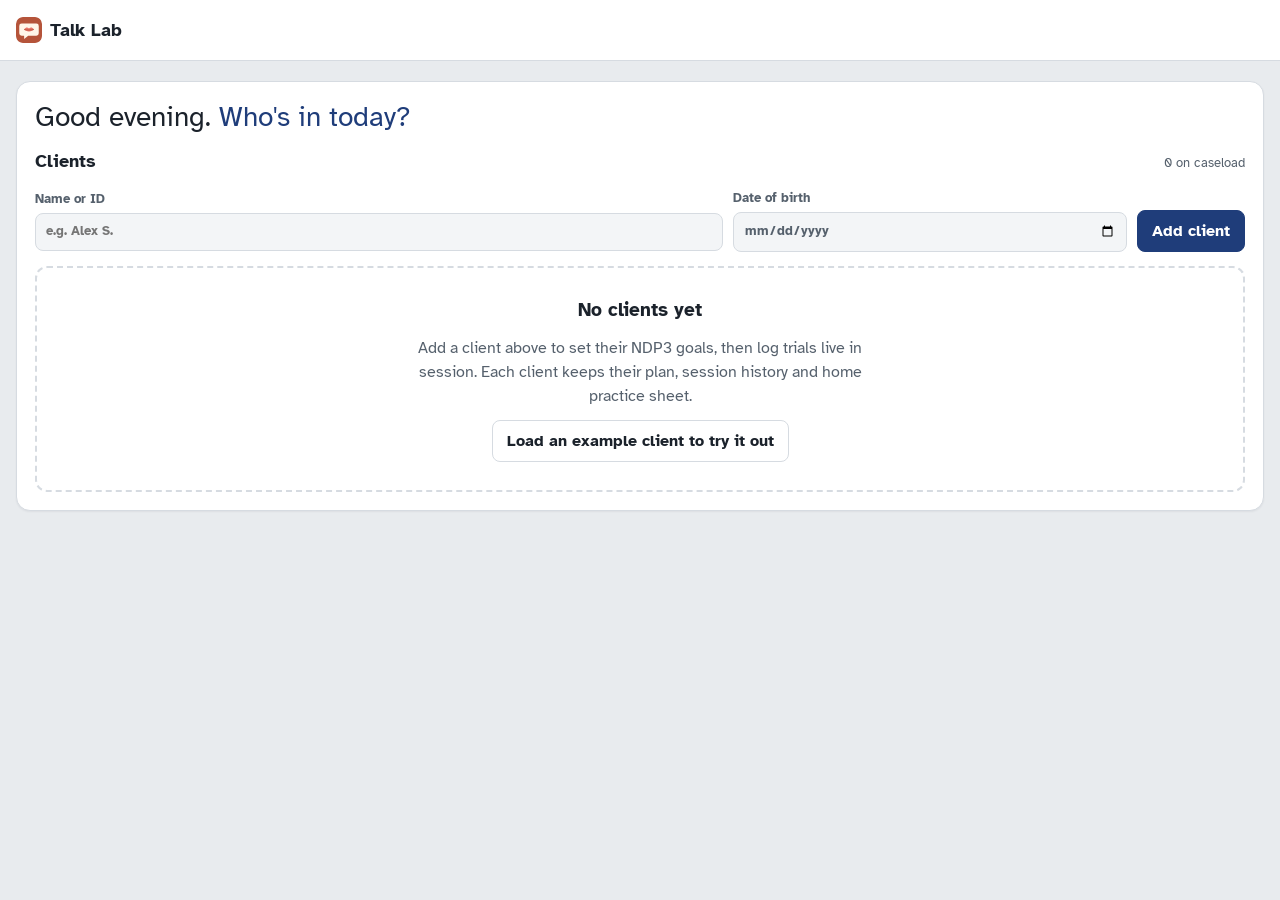
==== index.html @ c7ca44d4 "Revamp: Artic cards look, three sections (Session / Plan / Progress), session deck layout, phone bot" ====
<!doctype html><html lang="en-AU"><head><meta charset=utf8><meta name="description" content="Talk Lab: run CAS speech therapy sessions, plan goals and track progress."><meta name=viewport content="width=device-width,initial-scale=1,viewport-fit=cover"><style>:root{color-scheme:light;box-sizing:border-box;padding-top:env(safe-area-inset-top,0px);padding-bottom:env(safe-area-inset-bottom,0px)}html{scroll-padding-top:env(safe-area-inset-top,0px)}body{margin:0;padding:0;font:14px -apple-system,BlinkMacSystemFont,sans-serif;background:#faf9f5;color:#141413}img{max-width:100%}[hidden]:not([hidden=until-found i]){display:none!important}</style><link rel="icon" type="image/png" sizes="32x32" href="[data-uri]"><link rel="apple-touch-icon" href="[data-uri]"><link rel="icon" type="image/svg+xml" href="data:image/svg+xml,%3Csvg%20xmlns%3D%22http%3A//www.w3.org/2000/svg%22%20viewBox%3D%220%200%2064%2064%22%3E%3Crect%20width%3D%2264%22%20height%3D%2264%22%20rx%3D%2214%22%20fill%3D%22%23b5543a%22/%3E%3Cpath%20d%3D%22M14%2016h36a6%206%200%200%201%206%206v18a6%206%200%200%201-6%206H30l-10%208v-8h-6a6%206%200%200%201-6-6V22a6%206%200%200%201%206-6Z%22%20fill%3D%22%23fff6e9%22/%3E%3Cpath%20d%3D%22M20%2031c4-6%208-6%2012-3%204-3%208-3%2012%203-4%206-20%206-24%200Z%22%20fill%3D%22%23e8746a%22/%3E%3Cpath%20d%3D%22M21%2031c5%201.5%2017%201.5%2022%200%22%20stroke%3D%22%23b5543a%22%20stroke-width%3D%222%22%20fill%3D%22none%22%20stroke-linecap%3D%22round%22/%3E%3C/svg%3E"><title>Talk Lab</title></head><body>
<title>Talk Lab</title>
<link rel="preconnect" href="https://fonts.googleapis.com">
<link rel="preconnect" href="https://fonts.gstatic.com" crossorigin>
<link rel="stylesheet" href="https://fonts.googleapis.com/css2?family=Lexend:wght@400;500;600;700&family=Atkinson+Hyperlegible:ital,wght@0,400;0,700;1,400&family=IBM+Plex+Mono:wght@500;600&family=Charis+SIL:wght@400;700&family=Fredoka:wght@500;600;700&display=swap">
<style>
/* Layout: app bar + tabs over a single 960px working column; NDP3 stages drawn as a bottom-up brick wall */
:root{
  --bg:#f4ede1; --surface:#fffcf6; --surface-2:#f8f1e4; --ink:#2b2420; --muted:#7f7062; --line:#e8dcc8;
  --accent:#b5543a; --accent-ink:#ffffff; --accent-soft:#f6dfd3;
  --ok:#2c8a4b; --ok-soft:#e1f2e6; --err:#c0453c; --err-soft:#f8e3e1; --warn:#a8711a; --warn-soft:#f7ecd6;
  --g1:#0d6a6e; --g2:#b2543a; --g3:#5a54a8; --g4:#8a7a12;
  --brick:#e5ddd3; --brick-line:#cfc4b6;
  --f-display:"Lexend",system-ui,sans-serif; --f-head:"Fraunces","Georgia",serif; --f-body:"Atkinson Hyperlegible",system-ui,sans-serif; --f-mono:"IBM Plex Mono",ui-monospace,monospace;
  --r:10px;
}
@media (prefers-color-scheme: dark){:root:not([data-theme="light"]){
  --bg:#0f1719; --surface:#172225; --surface-2:#1c292d; --ink:#e3ecec; --muted:#93a5aa; --line:#2b3b3f;
  --accent:#4fb8b8; --accent-ink:#06191a; --accent-soft:#163a3b;
  --ok:#5cc47e; --ok-soft:#173523; --err:#ef7a70; --err-soft:#3d1c19; --warn:#e0a94a; --warn-soft:#3a2c12;
  --g1:#4fb8b8; --g2:#e98d6f; --g3:#a29cf0; --g4:#d4c24c;
  --brick:#2a3436; --brick-line:#3a4749; color-scheme:dark}}
:root[data-theme="dark"]{
  --bg:#0f1719; --surface:#172225; --surface-2:#1c292d; --ink:#e3ecec; --muted:#93a5aa; --line:#2b3b3f;
  --accent:#4fb8b8; --accent-ink:#06191a; --accent-soft:#163a3b;
  --ok:#5cc47e; --ok-soft:#173523; --err:#ef7a70; --err-soft:#3d1c19; --warn:#e0a94a; --warn-soft:#3a2c12;
  --g1:#4fb8b8; --g2:#e98d6f; --g3:#a29cf0; --g4:#d4c24c;
  --brick:#2a3436; --brick-line:#3a4749; color-scheme:dark}
*{box-sizing:border-box}
html,body{background:var(--bg)}
body{color:var(--ink);font-family:var(--f-body);font-size:15px;line-height:1.5}
button,input,select,textarea{font:inherit;color:inherit}
h1,h2,h3{font-family:var(--f-head);margin:0;text-wrap:balance;font-weight:600}
.wrap{max-width:960px;margin:0 auto;padding-inline:16px}
.bar{position:sticky;top:env(safe-area-inset-top,0px);z-index:5;background:var(--surface);border-bottom:1px solid var(--line)}
.bar-row{display:flex;align-items:center;gap:12px;padding-block:10px;flex-wrap:wrap}
.brand{font-family:var(--f-head);font-weight:700;font-size:17px;letter-spacing:-.01em;display:flex;align-items:center;gap:8px}
.brand svg{flex:none}
.who{flex:1;min-width:0;display:flex;align-items:center;gap:8px}
.who .name{font-weight:700;white-space:nowrap;overflow:hidden;text-overflow:ellipsis}
.status{font-size:12px;color:var(--muted);font-family:var(--f-mono)}
.tabs{display:flex;gap:4px;overflow-x:auto;padding-bottom:0;margin-bottom:-1px}
.tab{border:0;background:none;padding:10px 14px;border-bottom:3px solid transparent;color:var(--muted);font-family:var(--f-display);font-weight:500;cursor:pointer;white-space:nowrap}
.tab[aria-selected="true"]{color:var(--ink);border-bottom-color:var(--accent)}
main{padding-block:20px 60px;display:flex;flex-direction:column;gap:18px}
.panel{background:var(--surface);border:1px solid var(--line);border-radius:var(--r);padding:18px;display:flex;flex-direction:column;gap:14px;min-width:0}
.panel-h{display:flex;align-items:baseline;justify-content:space-between;gap:10px;flex-wrap:wrap}
.panel-h h2{font-size:18px}
.eyebrow{font-size:11px;text-transform:uppercase;letter-spacing:.08em;color:var(--muted);font-weight:700}
.muted{color:var(--muted)}
.small{font-size:13px}
.btn{border:1px solid var(--line);background:var(--surface);border-radius:8px;padding:8px 14px;cursor:pointer;font-weight:700;display:inline-flex;align-items:center;gap:6px;justify-content:center}
.btn:hover{border-color:var(--accent)}
.btn.primary{background:var(--accent);color:var(--accent-ink);border-color:var(--accent)}
.btn.danger{color:var(--err);border-color:var(--err)}
.btn.ghost{border-color:transparent;background:none}
.btn:disabled{opacity:.45;cursor:not-allowed}
:focus-visible{outline:3px solid var(--accent);outline-offset:2px}
.row{display:flex;gap:10px;flex-wrap:wrap;align-items:center}
.grid2{display:grid;grid-template-columns:repeat(auto-fit,minmax(200px,1fr));gap:12px}
label.f{display:flex;flex-direction:column;gap:4px;font-size:13px;font-weight:700;color:var(--muted);min-width:0}
input[type=text],input[type=date],select,textarea{border:1px solid var(--line);background:var(--surface-2);border-radius:8px;padding:8px 10px;width:100%;min-width:0}
textarea{resize:vertical}
.banner{background:var(--warn-soft);color:var(--ink);border:1px solid var(--warn);border-radius:8px;padding:10px 12px;font-size:14px}
.chip{display:inline-flex;align-items:center;gap:5px;border-radius:999px;padding:2px 10px;font-size:12px;font-weight:700;white-space:nowrap}
.chip.ok{background:var(--ok-soft);color:var(--ok)}
.chip.err{background:var(--err-soft);color:var(--err)}
.chip.warn{background:var(--warn-soft);color:var(--warn)}
.chip.neutral{background:var(--surface-2);color:var(--muted);border:1px solid var(--line)}
.gdot{width:10px;height:10px;border-radius:3px;display:inline-block;flex:none}
/* clients */
.clients{display:grid;grid-template-columns:repeat(auto-fill,minmax(230px,1fr));gap:12px}
.ccard{text-align:left;border:1px solid var(--line);background:var(--surface);border-radius:var(--r);padding:14px;cursor:pointer;display:flex;flex-direction:column;gap:6px}
.ccard:hover{border-color:var(--accent)}
.ccard .n{font-family:var(--f-display);font-weight:600;font-size:16px}
.empty{border:2px dashed var(--line);border-radius:var(--r);padding:28px;text-align:center;display:flex;flex-direction:column;gap:12px;align-items:center}
/* wall */
.wall{display:flex;flex-direction:column-reverse;gap:4px}
.course{display:grid;grid-template-columns:92px 1fr;gap:8px;align-items:stretch}
.course .lab{font-family:var(--f-display);font-size:12px;font-weight:600;background:var(--brick);border:1px solid var(--brick-line);border-radius:4px;padding:6px 8px;display:flex;flex-direction:column;justify-content:center;line-height:1.2}
.course .lab span{font-weight:400;color:var(--muted);font-size:11px}
.course .slots{background:repeating-linear-gradient(90deg,var(--brick) 0 70px,var(--brick-line) 70px 72px);border:1px solid var(--brick-line);border-radius:4px;padding:5px;display:flex;gap:6px;flex-wrap:wrap;min-height:36px;align-items:center}
.course:nth-child(even) .slots{background-position:36px 0}
.course .slots .chip{background:var(--surface);border:1px solid var(--line)}
/* checklist */
details.stage{border:1px solid var(--line);border-radius:8px;background:var(--surface-2)}
details.stage summary{cursor:pointer;padding:10px 12px;font-family:var(--f-display);font-weight:600;display:flex;justify-content:space-between;gap:8px}
details.stage summary::-webkit-details-marker{display:none}
.checks{display:flex;flex-direction:column;gap:2px;padding:0 12px 12px}
.checks label{display:flex;gap:10px;align-items:flex-start;padding:6px 4px;border-radius:6px;cursor:pointer}
.checks label:hover{background:var(--surface)}
.checks input{margin-top:3px;accent-color:var(--accent);width:16px;height:16px;flex:none}
/* goals */
.goal{border:1px solid var(--line);border-left:5px solid var(--gc);border-radius:var(--r);padding:14px;display:flex;flex-direction:column;gap:12px;background:var(--surface);min-width:0}
.goal-h{display:flex;align-items:center;gap:10px;flex-wrap:wrap}
.goal-h h3{font-size:16px;flex:1;min-width:0}
.stims{display:grid;grid-template-columns:repeat(auto-fit,minmax(130px,1fr));gap:8px}
.stim-in{position:relative}
.stim-cell{display:flex;flex-direction:column;gap:4px;min-width:0}
.pbars{display:flex;flex-direction:column;gap:6px}
.savepill{font-size:12px;font-weight:700;border-radius:999px;padding:3px 10px;background:var(--surface-2);color:var(--muted);border:1px solid var(--line)}
.savepill.ok{background:var(--ok-soft);color:var(--ok);border-color:var(--ok)}
.savepill.bad{background:var(--err-soft);color:var(--err);border-color:var(--err)}
.nextp{border-color:var(--accent)}
.nsgrid{display:grid;grid-template-columns:repeat(auto-fit,minmax(220px,1fr));gap:10px}
.nsbox{display:flex;flex-direction:column;gap:2px;background:var(--accent-soft);border-radius:8px;padding:10px 12px}
.nsbox strong{font-family:var(--f-display);font-size:17px}
.nsgoals{display:flex;flex-direction:column;gap:8px}
.nsgoal{display:flex;justify-content:space-between;align-items:center;gap:12px;border:1px solid var(--line);border-radius:8px;padding:10px 12px;flex-wrap:wrap}
.nsgoal>div{flex:1;min-width:200px}
.tgts{display:flex;flex-wrap:wrap;gap:6px}
.tgt{display:flex;flex-direction:column;align-items:flex-start;gap:1px;border:1.5px solid var(--line);border-radius:8px;padding:6px 10px;cursor:pointer;background:var(--surface);text-align:left}
.tgt.no{border-color:var(--err);background:var(--err-soft)} .tgt.em{border-color:var(--warn);background:var(--warn-soft)}
.tgt .sym{font-size:18px;line-height:1.1} .tgt:disabled{cursor:not-allowed;opacity:.6}
.tiny{font-size:10px}
.tlist{display:flex;flex-direction:column}
.trow{display:grid;grid-template-columns:28px minmax(90px,140px) minmax(0,1fr) auto;gap:10px;align-items:center;padding:7px 4px;border-top:1px solid var(--line)}
.trow:first-child{border-top:0}
.trow.good .tword{color:var(--ok)} .trow.nt{opacity:.55}
.tnum{color:var(--muted);font-weight:700;text-align:right}
.tword{font-weight:700;display:flex;flex-direction:column;line-height:1.2;overflow-wrap:anywhere}
.said{font-weight:400;font-size:13px;color:var(--err)}
.tiles{display:flex;flex-wrap:wrap;gap:4px}
.tile{position:relative;min-width:38px;height:40px;padding:0 6px;border:1.5px solid var(--line);border-radius:8px;background:var(--surface);font-size:18px;cursor:pointer;display:inline-flex;align-items:center;justify-content:center;font-weight:700}
.tile.v{background:var(--surface-2);font-weight:400}
.tile.add{border-style:dashed;border-color:var(--warn);background:var(--warn-soft);color:var(--warn);font-size:15px}
.tile.plus{border-style:dashed;color:var(--muted);font-weight:400;min-width:30px;background:none}
.tpop.ins{border-color:var(--warn)}
.tile.err{border-color:var(--err);background:var(--err-soft);color:var(--err)}
.tile.sel{outline:3px solid var(--accent);outline-offset:1px}
.tile small{position:absolute;right:2px;bottom:0;font-size:11px;line-height:1;font-weight:700}
.tact{display:flex;gap:4px}
.tok,.tnt{height:40px;min-width:40px;border:1.5px solid var(--line);border-radius:8px;background:var(--surface);cursor:pointer;font-weight:700}
.tok[aria-pressed="true"]{background:var(--ok);border-color:var(--ok);color:var(--surface)}
.tnt[aria-pressed="true"]{background:var(--muted);border-color:var(--muted);color:var(--surface)}
.tnt{font-size:12px}
.tpop{grid-column:1/-1;border:1px solid var(--accent);border-radius:8px;padding:10px;background:var(--surface);display:flex;flex-direction:column;gap:8px}
.tsubs{display:flex;flex-wrap:wrap;gap:4px}
.tsub{min-width:40px;height:38px;padding:0 8px;border:1px solid var(--line);border-radius:8px;background:var(--surface-2);cursor:pointer;font-size:16px}
.tsub.ok{color:var(--ok);font-weight:700;font-size:13px} .tsub:not(.ipa){font-size:13px;font-weight:700}
.tsub.on{background:var(--err);color:var(--surface);border-color:var(--err)}
.detp{display:flex;flex-wrap:wrap;gap:6px}
.evid{background:var(--warn-soft);border-radius:6px;padding:6px 10px}
@media (max-width:560px){.trow{grid-template-columns:22px minmax(0,1fr) auto;grid-template-areas:"n w a" "t t t"}.tnum{grid-area:n}.tword{grid-area:w}.tact{grid-area:a}.tiles{grid-area:t}}
.gm-balloon{background:linear-gradient(180deg,#bfe9ff,#e8f7ff 70%,#d6f3d0)}
.gm-dig{background:linear-gradient(180deg,#8fd8f5 0 22%,#f6dc9c 22%,#e9c477)}
.gm-burger{background:linear-gradient(160deg,#fff3d6,#ffd08a)}
.gm-tank{background:linear-gradient(180deg,#bdeaff,#5cc0ea)}
.bal{display:grid;grid-template-columns:repeat(6,1fr);gap:10px 8px;width:100%;max-width:620px}
.bln{position:relative;height:96px;border:0;background:none;padding:0;cursor:pointer}
.bln .bb{position:absolute;left:50%;top:0;width:62px;height:76px;margin-left:-31px;border-radius:50% 50% 48% 48%/55% 55% 45% 45%;background:radial-gradient(circle at 32% 28%,rgba(255,255,255,.65) 0 10%,transparent 11%),var(--c);box-shadow:inset -6px -8px 0 rgba(0,0,0,.12)}
.bln .bs{position:absolute;left:50%;top:74px;width:2px;height:22px;background:#9a8f84}
.bln .bb::after{content:"";position:absolute;left:50%;bottom:-6px;margin-left:-5px;border:5px solid transparent;border-bottom-color:var(--c);transform:rotate(180deg)}
.bln.pop{cursor:default}
.bln .bp{display:flex;flex-direction:column;align-items:center;justify-content:center;gap:0;height:92px;background:#fff;border-radius:16px;box-shadow:0 4px 0 rgba(0,0,0,.12);border:3px solid #ffd9e6;position:relative;font-family:"Fredoka",sans-serif}
.bln .bp i{font-style:normal;font-size:34px;line-height:1.1}.bln .bp b{font-size:16px;color:#2b2140;line-height:1.1;overflow-wrap:anywhere;padding:0 4px}
.bln .bp.star{border-color:#f2a516;background:#fff8e6}.bln .bp.nope{border-color:#d7dfde;opacity:.75}
.bln .bp em{position:absolute;top:-10px;right:-6px;font-style:normal;color:#f2a516;font-size:22px}
.bln.last .bp{transform:scale(1.08);box-shadow:0 0 0 4px #ffcf33,0 4px 0 rgba(0,0,0,.12)}
.gm-wait{font-size:clamp(26px,4.5vw,44px);color:#6a47e8}
.mface.nopic{font-size:clamp(14px,2.4vw,22px)}
.gm-balloon .ghint,.gm-tank .ghint{color:#8a2453;text-shadow:none}.gm-dig .ghint{color:#5a3a00;text-shadow:none}
@media (prefers-reduced-motion:no-preference){.bln:not(.pop) .bb{animation:bfloat 3s ease-in-out var(--d) infinite}.bln .bp{animation:gmpop .4s cubic-bezier(.2,1.6,.4,1)}}
@keyframes bfloat{50%{translate:0 -7px}}
.bln:disabled:not(.pop){opacity:.65;cursor:default}
.dig{display:grid;grid-template-columns:repeat(5,1fr);gap:8px;width:100%;max-width:520px}
.dg{aspect-ratio:1;border-radius:14px;border:0;background:#e6b95f;box-shadow:inset 0 -6px 0 #c9963c,0 3px 0 rgba(0,0,0,.12);font-size:34px;cursor:pointer;position:relative}
.dg::before{content:"";position:absolute;inset:22% 22%;border-radius:50%;background:radial-gradient(#f0cc7e 30%,transparent 31%) 0 0/12px 12px;opacity:.6}
.dg.dug{background:#8b6a3a;box-shadow:inset 0 6px 0 #6b4f28;cursor:default}.dg.dug::before{display:none}
.dg.warm{box-shadow:inset 0 -6px 0 #c9963c,0 0 0 4px #ffcf33,0 0 18px #ffcf33}
.dg:disabled:not(.dug){cursor:default;opacity:.8}
.bgr{display:flex;flex-direction:column;align-items:center;gap:12px;width:100%}
.bstack{display:flex;flex-direction:column;align-items:center;min-height:200px;justify-content:flex-end}
.bstack .lay{font-size:58px;line-height:.6}
.bstack .bun{font-size:56px;line-height:.8}.bstack .bun.ghost{opacity:.25}
.bun2{display:block;width:124px;background:#e9a65a;position:relative;box-shadow:inset 0 -6px 0 #cf8a3f}
.bun2.top{height:54px;border-radius:62px 62px 12px 12px;margin-bottom:4px}
.bun2.top.ghost{opacity:.22}
.bun2.bot{height:30px;border-radius:8px 8px 22px 22px;margin-top:6px;box-shadow:inset 0 6px 0 #f3c48a}
.bun2 i{position:absolute;width:9px;height:5px;border-radius:50%;background:#fff3d6;transform:rotate(-20deg)}
.bun2 i:nth-child(1){left:30px;top:14px}.bun2 i:nth-child(2){left:58px;top:9px;transform:rotate(15deg)}.bun2 i:nth-child(3){left:86px;top:16px}.bun2 i:nth-child(4){left:44px;top:28px;transform:rotate(25deg)}.bun2 i:nth-child(5){left:74px;top:27px}
@media (prefers-reduced-motion:no-preference){.bstack .lay:first-of-type{animation:drop .35s cubic-bezier(.2,1.6,.4,1)}}
@keyframes drop{from{transform:translateY(-60px);opacity:0}}
.tank{position:relative;width:100%;max-width:640px;height:260px;border-radius:20px;background:linear-gradient(180deg,rgba(255,255,255,.35),rgba(255,255,255,.05)),linear-gradient(180deg,#7fd3f7,#2a8fc4);border:6px solid #ffffffaa;overflow:hidden}
.fishy{position:absolute;top:var(--y);left:var(--x);font-size:34px}
@media (prefers-reduced-motion:no-preference){.fishy{animation:swim var(--d) ease-in-out var(--dl) infinite alternate}}
@keyframes swim{from{transform:translateX(-20px)}to{transform:translateX(40px)}}
.weed{position:absolute;bottom:-4px;font-size:40px}
.tempty{position:absolute;inset:0;display:grid;place-items:center;color:#fff;font-family:"Fredoka",sans-serif;font-size:18px;font-weight:600;text-align:center;padding:20px}
@media (max-width:640px){.bal{grid-template-columns:repeat(4,1fr)}.bln{height:84px}.bln .bb{width:52px;height:64px;margin-left:-26px}.bln .bs{top:62px}.dg{font-size:24px}.tank{height:200px}}
.gpick{background:#fdf3dc;padding:16px;display:flex;flex-direction:column;gap:12px;font-family:"Fredoka","Lexend",system-ui,sans-serif;color:#2b2140}
.gpick-h{display:flex;justify-content:space-between;align-items:center}.gpick-h b{font-size:22px}
.gpick-grid{display:grid;grid-template-columns:repeat(auto-fill,minmax(170px,1fr));gap:14px}
.gcard{position:relative;background:#fff;border-radius:20px;border:2.5px solid #d6d0c6;box-shadow:0 5px 0 #c9c1b4;padding:10px 10px 12px;display:flex;flex-direction:column;gap:8px;align-items:center;text-align:center;cursor:pointer;font-family:inherit;color:inherit}
.gcard:hover{transform:translateY(-2px)}.gcard:active{transform:translateY(3px);box-shadow:0 2px 0 #c9c1b4}
.gart{width:100%;aspect-ratio:16/10;border-radius:14px;display:grid;place-items:center;font-size:58px}
.gname{font-size:21px;font-weight:700;line-height:1;text-transform:uppercase}
.ghow{font-family:var(--f-body);font-size:11.5px;color:#7b6f66;line-height:1.3}
.gtag{position:absolute;top:-10px;right:12px;background:#ffcf33;color:#5a3a00;font-size:11px;font-weight:700;padding:3px 10px;border-radius:999px;transform:rotate(6deg);box-shadow:0 2px 0 #d9a400}
.gm-board{background:linear-gradient(160deg,#cbeeb5,#8fd17e 70%,#7cc4d8)}
.gm-spin{background:radial-gradient(circle at 70% 20%,#e3edff,#a9c6ff 60%,#86aef7)}
.gm-memory{background:linear-gradient(160deg,#b7a8ff,#7b5cff)}
.gm-munch{background:linear-gradient(160deg,#fff0c7,#ffd27f)}
.gm-word{display:flex;align-items:center;gap:14px}
.gm-word i{font-style:normal;font-size:.8em}
.gturns{background:#fff;color:#7b6f66;font-size:14px}
.gturns.has{background:#ffcf33;color:#5a3a00}
@media (prefers-reduced-motion:no-preference){.gturns.has{animation:gpulse 1.2s ease-in-out infinite}}
@keyframes gpulse{50%{transform:scale(1.07)}}
.gact{display:flex;align-items:center;gap:12px;justify-content:center}
.groll{font-family:"Fredoka",sans-serif;font-size:20px;font-weight:700;padding:10px 24px;border-radius:999px;border:0;background:#ff7a3d;color:#fff;box-shadow:0 5px 0 #c9541e;cursor:pointer}
.groll:disabled{background:#e9e2d6;color:#9a8f84;box-shadow:0 5px 0 #cfc6b8;cursor:default}
.groll:not(:disabled):active{transform:translateY(3px);box-shadow:0 2px 0 #c9541e}
.ghint{font-family:"Fredoka",sans-serif;font-size:18px;font-weight:600;color:#fff;text-shadow:0 2px 0 rgba(0,0,0,.2)}
.gdie{font-size:54px;line-height:1;background:#fff;border-radius:14px;width:64px;height:64px;display:grid;place-items:center;box-shadow:0 4px 0 rgba(0,0,0,.15);color:#2b2140}
.gdie.rot{transform:rotate(14deg)}
.gdieb{background:#ffcf33;color:#5a3a00;border-radius:999px;padding:4px 10px;font-weight:700}
.bwrap{width:100%;display:grid;place-items:center;padding:6px 0 18px;overflow:hidden}
.board{display:grid;grid-template-columns:repeat(5,74px);grid-template-rows:repeat(5,74px);gap:10px;transform:rotateX(50deg) rotateZ(-38deg);transform-style:preserve-3d;margin:-50px 0 -30px}
.bt{background:#7fc46a;border-radius:12px;box-shadow:0 9px 0 #4f8f3f,0 12px 0 rgba(0,0,0,.15);display:grid;place-items:center;font-family:"Fredoka",sans-serif;font-weight:700;color:#f2ffe8;font-size:26px}
.bt span{transform:rotateZ(38deg)}
.bt.br{background:#e7b46a;box-shadow:0 7px 0 #b07d36,0 9px 0 rgba(0,0,0,.15)}
.bt.bo{background:#ffd75e;box-shadow:0 7px 0 #d0a530,0 9px 0 rgba(0,0,0,.15)}
.bt.end{background:#8fd3f0;box-shadow:0 7px 0 #4d9fc4,0 9px 0 rgba(0,0,0,.15);font-size:26px}
.btok{display:grid;place-items:center;pointer-events:none;z-index:2;transition:none}
.btok span{font-size:58px;transform:rotateZ(38deg) rotateX(-52deg) translateY(-18px);display:block;filter:drop-shadow(0 6px 2px rgba(0,0,0,.25))}
@media (prefers-reduced-motion:no-preference){.btok.hp span{animation:bhop .26s ease-out}}
@keyframes bhop{50%{translate:0 -14px}}
.wheelbox{position:relative;width:min(260px,62vw,34vh);aspect-ratio:1}
.wheelbox svg{width:100%;height:100%;filter:drop-shadow(0 8px 0 rgba(0,0,0,.15));border-radius:50%;box-shadow:0 0 0 8px #2f3a7a}
.wptr{position:absolute;left:50%;top:-16px;margin-left:-16px;width:0;height:0;border-left:16px solid transparent;border-right:16px solid transparent;border-top:32px solid #b8442f;z-index:2;filter:drop-shadow(0 2px 0 rgba(0,0,0,.2))}
.mem{display:grid;gap:10px;width:100%;max-width:640px}.mem.g12{grid-template-columns:repeat(6,1fr)}.mem.g8{grid-template-columns:repeat(4,1fr)}
.mcard{position:relative;aspect-ratio:3/4;border:0;padding:0;background:none;cursor:pointer;perspective:600px}
.mcard>span{position:absolute;inset:0;border-radius:14px;display:flex;flex-direction:column;align-items:center;justify-content:center;gap:2px;backface-visibility:hidden;transition:transform .35s;box-shadow:0 4px 0 rgba(0,0,0,.2)}
.mback{background:repeating-linear-gradient(45deg,#ffcf33 0 10px,#ffd95c 10px 20px);color:#8a5a00;font-family:"Fredoka",sans-serif;font-size:30px;font-weight:700}
.mface{background:#fff;color:#2b2140;font-family:"Fredoka",sans-serif;font-weight:600;font-size:clamp(11px,1.8vw,15px);transform:rotateY(180deg);border:3px solid #ffcf33}
.mface i{font-style:normal;font-size:clamp(22px,4vw,34px)}
.mcard.up .mback{transform:rotateY(180deg)}.mcard.up .mface{transform:rotateY(0)}
.mcard.done .mface{border-color:#5fcf8c;opacity:.85}
.mcard:disabled{cursor:default}
.munch{display:flex;flex-direction:column;align-items:center;gap:12px;width:100%}
.mon{width:150px;height:150px;transform:scale(var(--s));transition:transform .4s cubic-bezier(.2,1.6,.4,1);margin:14px 0}
.mon-b{position:relative;width:100%;height:100%;background:#6fd08c;border-radius:48% 52% 45% 55%/55% 50% 50% 45%;box-shadow:inset -12px -12px 0 #4fb06d,0 8px 0 rgba(0,0,0,.12)}
.mon-b .e1,.mon-b .e2{position:absolute;top:34px;width:28px;height:32px;background:#fff;border-radius:50%;box-shadow:inset 7px 5px 0 #233}
.mon-b .e1{left:36px}.mon-b .e2{left:84px}
.mon-b .mo{position:absolute;left:44px;top:84px;width:62px;height:34px;background:#7a2a3a;border-radius:0 0 40px 40px;border-top:6px solid #fff}
@media (prefers-reduced-motion:no-preference){.mon.chomp .mo{animation:chomp .3s 2}.mfood button.fly{animation:fly .45s ease-in forwards}}
@keyframes chomp{50%{height:8px}}
@keyframes fly{to{transform:translate(0,-140px) scale(.3);opacity:0}}
.mfood{display:flex;gap:10px}
.mfood button{font-size:40px;width:70px;height:70px;border-radius:18px;border:0;background:#fff;box-shadow:0 5px 0 rgba(0,0,0,.15);cursor:pointer}
.mfood button:disabled{opacity:.45;cursor:default}
.mbar{position:relative;width:min(360px,80%);height:22px;background:rgba(255,255,255,.7);border-radius:999px;overflow:hidden}
.mbar i{position:absolute;inset:0 auto 0 0;background:#ff8a6b;border-radius:999px;transition:width .4s}
.mbar span{position:relative;display:block;text-align:center;font-family:"Fredoka",sans-serif;font-weight:600;font-size:13px;line-height:22px;color:#5a3a00}
.gfx{position:absolute;inset:0;display:grid;place-items:center;background:rgba(255,255,255,.35);z-index:5;cursor:pointer}
.gfx-card{background:#fff;border-radius:24px;padding:18px 32px;text-align:center;display:flex;flex-direction:column;gap:4px;box-shadow:0 10px 30px rgba(0,0,0,.18);font-family:"Fredoka",sans-serif;color:#2b2140}
.gfx-card b{font-size:26px}.gfx-card span{color:#6b5f55;font-size:16px}.gfx-e{font-size:60px;line-height:1.1}
@media (prefers-reduced-motion:no-preference){.gfx-card{animation:gmpop .45s cubic-bezier(.2,1.6,.4,1)}}
@media (max-width:640px){.board{grid-template-columns:repeat(5,40px);grid-template-rows:repeat(5,40px);gap:6px;margin:-30px 0 -20px}.bt{font-size:15px}.btok span{font-size:36px}.mem.g12{grid-template-columns:repeat(4,1fr)}}

/* games set 3 */
.smo{display:grid;grid-template-columns:1fr auto;gap:18px;align-items:center;width:100%;max-width:620px}
.smo-l{display:flex;flex-direction:column;align-items:center;gap:10px}
.smo-modes{display:flex;gap:6px}.smo-modes button{border:0;border-radius:999px;padding:6px 12px;font-family:"Fredoka",sans-serif;font-weight:600;font-size:13px;background:#fff;color:#7a6a5c;cursor:pointer}
.smo-modes button[aria-pressed="true"]{background:#5fbf9a;color:#fff}
.smo-card{display:flex;gap:6px;background:#fff;border-radius:14px;padding:6px 10px;border:1px solid #eadfcd}
.smo-card span{width:36px;height:36px;display:grid;place-items:center;font-size:24px;border-radius:10px;background:#f7f3ea;opacity:.55}
.smo-card span.ok{opacity:1;background:#e3f3ea;box-shadow:inset 0 0 0 2px #8fd0ae}
.smo-card.own span{opacity:1}
.blender{position:relative;width:120px;height:190px}
.jar{position:absolute;left:14px;top:18px;width:92px;height:120px;border-radius:10px 10px 22px 22px;background:rgba(255,255,255,.65);border:4px solid #f0c27a;overflow:hidden}
.jar .pc{position:absolute;font-style:normal;font-size:28px;line-height:1;transform:rotate(var(--r))}
.jar .liq{position:absolute;left:0;right:0;bottom:0;height:0;opacity:.85;transition:height 1.1s ease}
.blender.blending .liq{height:100%}
@media (prefers-reduced-motion:no-preference){.jar .pc.drop{animation:pcdrop .55s cubic-bezier(.3,1.4,.5,1)}.blender.blending .pc{animation:pcspin .5s linear infinite}}
@keyframes pcdrop{from{transform:translateY(-110px) rotate(0)}to{transform:translateY(0) rotate(var(--r))}}
@keyframes pcspin{to{transform:rotate(calc(var(--r) + 360deg)) scale(.7)}}
.lid{position:absolute;left:10px;top:6px;width:100px;height:16px;border-radius:8px;background:#f2a65a}
.base{position:absolute;left:6px;top:136px;width:108px;height:52px;border-radius:12px 12px 16px 16px;background:#fbe8b8;border:4px solid #f0c27a;display:grid;place-items:center}
.base b{width:26px;height:26px;border-radius:50%;background:#f2a65a;border:4px solid #fff3d6}
@media (prefers-reduced-motion:no-preference){.blender.blending{animation:shake .12s linear 10}}
@media (prefers-reduced-motion:no-preference){.blender.ready:not(.blending){animation:jiggle 1.4s ease-in-out infinite}}
@keyframes jiggle{0%,60%,100%{transform:none}66%{transform:rotate(-2deg)}72%{transform:rotate(2deg)}78%{transform:rotate(-1.5deg)}84%{transform:rotate(1deg)}}
@keyframes shake{25%{transform:translate(-3px,1px) rotate(-1deg)}75%{transform:translate(3px,-1px) rotate(1deg)}}
.smo-shelf{display:grid;grid-template-columns:repeat(2,64px);gap:10px;background:#bfe3d1;border-radius:20px;padding:12px}
.smo-shelf button{height:64px;border-radius:16px;border:0;background:#fff4cf;font-size:32px;cursor:pointer;box-shadow:0 3px 0 rgba(0,0,0,.08)}
.smo-shelf button.dim{opacity:.45}.smo-shelf button.nope{transform:translateX(-4px)}
.smo-shelf button:disabled{cursor:default;opacity:.5}
.spc{width:100%;max-width:640px;display:flex;flex-direction:column;gap:8px}
.sbar{align-self:center;display:flex;gap:3px;background:#141b33;border-radius:0 0 12px 12px;padding:4px 10px}
.sbar span{color:#4b5577;font-size:20px}.sbar span.on{color:#f2b43c}
.sky{position:relative;height:230px;border-radius:16px;background:#1b2340;overflow:hidden}
.sky i{position:absolute;width:3px;height:3px;border-radius:50%;background:#8a93b8}
.ship{position:absolute;font-size:44px;transform:translate(-50%,-50%) rotate(45deg)}
.sstar{position:absolute;transform:translate(-50%,-50%);font-size:40px;border:0;background:none;cursor:pointer;padding:6px}
.sstar:disabled{opacity:.35;cursor:default}
@media (prefers-reduced-motion:no-preference){.sstar:not(:disabled){animation:twinkle 1.4s ease-in-out infinite}}
@keyframes twinkle{50%{transform:translate(-50%,-50%) scale(1.15)}}
.brl{display:flex;flex-direction:column;align-items:center;gap:6px;position:relative;padding-top:40px}
.parrot{position:absolute;top:44px;font-size:56px;transition:top .5s cubic-bezier(.2,1.6,.4,1);z-index:0}
.parrot.jump{top:-30px}
.barrel{position:relative;z-index:1;display:grid;grid-template-columns:repeat(5,44px);gap:10px 12px;padding:26px 22px;background:repeating-linear-gradient(90deg,#a9774a 0 26px,#9a6a40 26px 30px);border-radius:46px/30px;border:5px solid #6f4a2c;box-shadow:inset 0 10px 0 rgba(0,0,0,.08)}
.slot{width:44px;height:30px;border-radius:999px;border:3px solid #5a3a20;background:#3b2716;cursor:pointer;font-size:20px;display:grid;place-items:center;padding:0}
.slot.in{background:#e9dccb;cursor:default}.slot:disabled:not(.in){opacity:.6;cursor:default}
.brl-n{font-family:var(--f-body);font-size:12px;color:#8a7f73}
.mole-w{display:flex;flex-direction:column;align-items:center;gap:6px}
.holes{display:grid;grid-template-columns:repeat(3,96px);gap:14px 18px}
.hole{position:relative;height:84px;display:flex;align-items:flex-end;justify-content:center}
.dirt{display:block;width:90px;height:26px;border-radius:50%;background:#7a5a3a;box-shadow:inset 0 6px 0 #5a3f26}
.mole{position:absolute;bottom:12px;font-size:52px;border:0;background:none;cursor:pointer;padding:0;line-height:1}
.mole em{position:absolute;top:-16px;left:14px;font-style:normal;font-size:24px}
@media (prefers-reduced-motion:no-preference){.mole{animation:popup .3s cubic-bezier(.2,1.6,.4,1)}.mole.bonked{animation:bonk .35s forwards}}
@keyframes popup{from{transform:translateY(40px)}}
@keyframes bonk{to{transform:translateY(40px) scaleY(.6);opacity:0}}
.ttt-w{display:flex;flex-direction:column;align-items:center;gap:8px}
.ttt{display:grid;grid-template-columns:repeat(3,84px);grid-template-rows:repeat(3,84px);gap:8px;background:#9cc3f5;padding:8px;border-radius:18px}
.ttt button{border:0;border-radius:14px;background:#fff;font-size:44px;cursor:pointer}
.ttt button:disabled{cursor:default}
.pnt{display:flex;flex-direction:column;align-items:center;gap:10px;width:100%}
.pnt-svg{width:min(420px,90%);height:auto;background:#fff;border-radius:16px;border:1px solid #eadfcd}
.pp{transition:fill .3s}.pp.open{cursor:pointer}.pp.open:hover{stroke-width:2.6}
.pal{display:flex;gap:8px;flex-wrap:wrap;justify-content:center}
.pal button{width:36px;height:36px;border-radius:50%;border:3px solid #fff;background:var(--pc);box-shadow:0 0 0 1px #d7cfc2;cursor:pointer}
.pal button[aria-pressed="true"]{box-shadow:0 0 0 3px #16232a;transform:scale(1.1)}
@media (max-width:640px){.smo{grid-template-columns:1fr}.smo-shelf{grid-template-columns:repeat(4,56px)}.smo-shelf button{height:56px;font-size:28px}.holes{grid-template-columns:repeat(3,80px)}.ttt{grid-template-columns:repeat(3,72px);grid-template-rows:repeat(3,72px)}.barrel{grid-template-columns:repeat(5,36px);gap:8px}.slot{width:36px}}

/* say-it card + top bar + sticker book */
.gm-mini .gm-acts{flex-wrap:wrap}
.gm-mini .tb{font:inherit;font-size:13px;padding:6px 10px;border-radius:10px;border:1px solid var(--line);background:var(--surface);color:var(--ink,#1d2433);cursor:pointer;min-height:36px}
.gm-mini .tb[aria-pressed=true]{background:#e6f2e2;border-color:#9cc590;color:#27500a}
.gm-mini .tb:disabled{opacity:.45}
@media (max-width:760px){.gm-mini .tbl{display:none}.gm-mini .tb{min-width:40px}}
.saycard{position:fixed;inset:0;z-index:50;display:grid;place-items:center;background:rgba(40,32,24,.32);padding:12px}
.gm-wrap:has(.saycard) *:not(.saycard *),.gm-wrap:has(.mm-ov) *{animation-play-state:paused!important}
.sc-in{max-height:calc(100vh - 24px);overflow:auto}
.sc-in{background:#fff;border-radius:22px;padding:16px 18px 14px;width:min(400px,100%);box-shadow:0 12px 34px rgba(0,0,0,.16);display:flex;flex-direction:column;align-items:center;gap:10px}
@media (prefers-reduced-motion:no-preference){.sc-in{animation:gmpop .35s cubic-bezier(.2,1.4,.4,1)}}
.sc-lab{align-self:flex-start;font-size:13px;font-weight:600;color:#8a7f73}
.sc-wrow{display:flex;align-items:center;gap:10px;max-width:100%}
.sc-spk{width:38px;height:38px;flex:none;border-radius:12px;border:0;background:#e3eef3;font-size:18px;cursor:pointer}
.sc-word{font-family:var(--f-display);font-weight:600;font-size:clamp(34px,6vw,52px);color:#16232a;line-height:1.05;overflow-wrap:anywhere}
.sc-in.nopic .sc-word{font-size:clamp(44px,8vw,68px)}
.sc-tile{width:min(170px,50vw,30vh);aspect-ratio:1;border:2px solid #e7e0d4;border-bottom-width:5px;border-radius:20px;display:grid;place-items:center;font-size:clamp(56px,min(12vw,17vh),96px);line-height:1;background:#fdfbf7}
.sc-foot{align-self:stretch;display:flex;justify-content:space-between;align-items:center;border-top:1px solid #efe8dc;padding-top:12px;margin-top:4px}
.sc-skip{font:inherit;font-size:13px;font-weight:600;padding:8px 16px;border-radius:999px;border:1.5px solid #ddd5c8;background:#fff;color:#8a7f73;cursor:pointer}
.sc-ok{font:inherit;font-size:15px;font-weight:600;padding:10px 22px;border-radius:999px;border:0;background:#cfe7ea;color:#1f5560;cursor:pointer;min-height:44px}
.gm-strip.lite{display:flex;flex-wrap:wrap;gap:8px 12px;align-items:center;grid-template-columns:none}
.stkbook{padding:12px 14px;background:#fbf6ea;border-bottom:1px solid var(--line)}
.stk-h{display:flex;align-items:center;gap:10px;margin-bottom:8px}.stk-h span{color:var(--muted);font-size:13px;margin-right:auto}
.stk-g{display:grid;grid-template-columns:repeat(auto-fill,minmax(48px,1fr));gap:6px}
.stk{aspect-ratio:1;border-radius:12px;background:#fff;display:grid;place-items:center;font-size:28px;border:1px solid #eadfcb}
.stk.new{border:2px solid #e9b949;background:#fff6dc}
.stk.empty{background:none;border:1px dashed #d8ccb6}
.stk-f{font-size:12px;color:var(--muted);margin:8px 0 0}
.rvw{margin:4px 0 14px}.rvw-g{display:flex;flex-wrap:wrap;gap:6px;margin-top:6px}
.rv{font:inherit;font-size:15px;padding:8px 12px;border-radius:12px;border:1px solid #e9c56b;background:#fdf3d6;color:#5a4206;cursor:pointer;display:inline-flex;gap:6px;align-items:center;min-height:40px}
.rv span{font-weight:700}.rv.near{background:#eef3fb;border-color:#c7d6ee;color:#284a7a}.rv.no{background:#f3efe7;border-color:#ddd5c8;color:#6b5f55}

/* games set 4: rising balloons, confetti, sea, swords, steerable rocket */
.balsky{position:relative;width:100%;max-width:640px;height:min(340px,46vh);border-radius:18px;background:linear-gradient(180deg,#d9f1fb,#f4fbff);overflow:hidden}
.bln2{position:absolute;bottom:0;width:70px;height:100px;border:0;background:none;padding:0;cursor:pointer;animation:rise var(--d) linear infinite;animation-delay:var(--dl)}
.bln2 .bb{position:absolute;left:4px;top:0;width:62px;height:76px;border-radius:50% 50% 48% 48%/55% 55% 45% 45%;background:radial-gradient(circle at 32% 28%,rgba(255,255,255,.65) 0 12%,transparent 13%),var(--c);filter:saturate(.75)}
.bln2 .bs{position:absolute;left:34px;top:76px;width:2px;height:24px;background:#9a8f84}
.bln2:disabled{cursor:default}
@keyframes rise{from{transform:translateY(110%)}to{transform:translateY(calc(-1 * min(340px,46vh) - 20px))}}
@media (prefers-reduced-motion:reduce){.bln2{animation-duration:calc(var(--d) * 3)}}
.cfx{position:absolute;width:0;height:0;z-index:3;pointer-events:none}
.cfx i{position:absolute;left:-4px;top:-3px;width:9px;height:6px;border-radius:2px;animation:cfx .85s cubic-bezier(.2,.7,.4,1) forwards}
@keyframes cfx{to{transform:translate(var(--x),var(--y)) rotate(var(--r));opacity:0}}
.ocean{display:flex;flex-direction:column;gap:10px;width:100%;max-width:640px}
.sea{position:relative;container-type:inline-size;height:200px;border-radius:18px;background:linear-gradient(180deg,#8fd3f0,#3d9fcc);overflow:hidden}
.seac{position:absolute;left:0;transform:scaleX(-1);font-size:44px;border:0;background:none;padding:4px;cursor:pointer;animation:swimx var(--d) linear infinite;animation-delay:var(--dl);line-height:1}
.seac>*{pointer-events:none}
.seac.rare{filter:drop-shadow(0 0 8px #ffe27a)}
.seac.caught{animation-play-state:paused;transform:scale(-1.5,1.5);opacity:0;transition:transform .4s,opacity .4s}
.seac:disabled{cursor:default}
@keyframes swimx{from{translate:-12cqw 0}to{translate:104cqw 0}}
.sea-l{position:absolute;left:12px;bottom:8px;color:#ffffffd0;font-size:12px;font-weight:600}
.mytank{background:#eaf6fb;border:2px solid #cde6f2;border-radius:16px;padding:8px 12px}
.mytank b{font-size:13px;color:#2a6f8f}
.mt-h{display:flex;align-items:center;gap:8px}.mt-h b{flex:1}
.mt-clear,.mt-ask button{font:inherit;font-size:12px;border:1px solid #cde6f2;background:#fff;border-radius:999px;padding:3px 10px;color:#2a6f8f;cursor:pointer}
.mt-ask{font-size:12px;color:#2a6f8f;display:flex;gap:6px;align-items:center}
.mt-g{display:flex;flex-wrap:wrap;gap:2px;font-size:24px;min-height:30px;margin-top:4px}
.mt-g em{font-size:13px;color:#6b8a99;font-style:normal}
.swords{display:flex;gap:8px;flex-wrap:wrap;justify-content:center}
.swords button{border:2px solid #e6dfd2;background:#fff;border-radius:12px;padding:6px 8px;cursor:pointer;line-height:0}
.swords button[aria-pressed="true"]{border-color:#16232a;box-shadow:0 0 0 2px #16232a33}
.brl{padding-top:58px}
.parrot{top:6px;transition:top .5s cubic-bezier(.2,1.6,.4,1),transform .5s}
.parrot.jump{top:-80px;transform:rotate(-20deg) scale(1.15)}
.slot.in{background:#3b2716}
.ssbar{align-self:center;display:flex;gap:3px;background:#141b33;border-radius:0 0 12px 12px;padding:4px 10px}
.ssbar span{color:#4b5577;font-size:20px}.ssbar span.on{color:#f2b43c}
.sky{height:min(320px,44vh);touch-action:none;cursor:crosshair;outline:none}
.sky:focus-visible{box-shadow:0 0 0 3px #f2b43c}
.ship{transform:translate(-50%,-50%) rotate(var(--a,45deg));pointer-events:none;transition:none}
.sstar{pointer-events:none;animation:twinkle 1.4s ease-in-out infinite}

/* board fixes: stand the dino and nest up, no cropped finish */
.bwrap{padding:34px 0 22px;overflow:visible}
.board{margin:-6px 0 -18px}
.btok,.bt.end{transform-style:preserve-3d}
.bt.end{filter:none}
.btok span{transform-origin:50% 85%;transform:rotateZ(38deg) rotateX(-50deg) translateY(-10px)}
.bt.end span{display:block;font-size:40px;transform-origin:50% 85%;transform:rotateZ(38deg) rotateX(-50deg) translateY(-10px)}
@media (max-width:640px){.bwrap{padding-top:22px}.board{margin:-4px 0 -12px}.bt.end span{font-size:26px}}

/* quick word-shape sets */
.qsets{display:flex;flex-wrap:wrap;gap:6px;align-items:center;background:#f3efe4;border-radius:10px;padding:8px 10px}
.qsets .eyebrow{margin-right:4px}
.qset{display:flex;flex-direction:column;align-items:center;border:1px solid var(--line);background:var(--surface);border-radius:10px;padding:4px 12px;font-weight:700;cursor:pointer;font-family:var(--f-mono);font-size:13px}
.qset small{font-family:var(--f-body);font-weight:400;font-size:10px;color:var(--muted)}
.qset.on{border-color:var(--accent);background:var(--accent-soft)}

/* Bridge it play */
#brp{position:fixed;inset:0;z-index:2147481000;background:rgba(40,32,24,.4);display:flex;padding:max(12px,env(safe-area-inset-top)) 12px max(12px,env(safe-area-inset-bottom));font-family:"Atkinson Hyperlegible",system-ui,sans-serif;color:#2a2420}
#brp *{box-sizing:border-box}#brp button{font:inherit;color:inherit;cursor:pointer}#brp [hidden]{display:none!important}
.brp-box{margin:auto;width:min(980px,100%);max-height:100%;background:#f7f3ea;border-radius:20px;overflow:auto;display:flex;flex-direction:column;box-shadow:0 20px 60px rgba(0,0,0,.25)}
.brp-top{display:flex;align-items:center;gap:10px;flex-wrap:wrap;padding:10px 14px;border-bottom:1px solid #e6dfd2;background:#fbf8f2}
.brp-top>b{font-family:"Libre Caslon Text",Georgia,serif;font-size:18px}
.brp-seg{display:flex;gap:4px;background:#efe8dc;border-radius:12px;padding:3px}
.brp-seg button{border:0;background:none;border-radius:9px;padding:6px 10px;font-size:13px;font-weight:700;color:#6b5f55}
.brp-seg button[aria-pressed=true]{background:#fff;color:#2a2420;box-shadow:0 1px 2px rgba(0,0,0,.1)}
.brp-nav{display:flex;align-items:center;gap:4px;margin-left:auto;font-size:13px;color:#857a6e}
.brp-nav button{width:34px;height:34px;border-radius:10px;border:1px solid #e6dfd2;background:#fff;font-size:18px}.brp-nav button:disabled{opacity:.4;cursor:default}
.brp-goes{font-weight:700;color:#a8711a;font-size:14px}
.brp-x{border:1px solid #e6dfd2;background:#fff;border-radius:10px;padding:6px 12px;font-size:13px}
.brp-alts{display:flex;align-items:center;gap:6px;flex-wrap:wrap;justify-content:center;font-size:13px;color:#857a6e}
.brp-alts button{border:1px solid #e6dfd2;background:#fff;border-radius:999px;padding:5px 12px;font-size:14px;font-weight:700;color:#2a2420}
.brp-alts button[aria-pressed=true]{background:#e9f3ee;border-color:#9cc9b2;color:#2f6b55}
.brp-own{width:110px;border:1px dashed #c9bda8;border-radius:999px;padding:5px 10px;font:inherit;font-size:14px;background:transparent}
.brp-main{padding:16px;display:flex;flex-direction:column;align-items:center;gap:12px}
.brp-stage{position:relative;width:100%;height:min(320px,48vh);background:#fff;border-radius:18px;border:1px solid #ece4d6;overflow:hidden;touch-action:none;user-select:none}
.brp-piece{position:absolute;top:22%;display:flex;flex-direction:column;align-items:center;gap:4px;padding:10px 14px;border-radius:18px;background:#fbf6ea;border:2px solid #e6dcc8;min-width:96px;transition:opacity .3s,transform .3s}
.brp-piece b{font-size:clamp(24px,4vw,36px);font-weight:700}
.brp-piece.a{background:#e9f3ee;border-color:#9cc9b2;color:#2f6b55;cursor:grab;z-index:2}
.brp-piece.a.drag{cursor:grabbing;transform:scale(1.05)}
.brp-piece.b{left:62%}.brp-piece.dim{opacity:.35}
.brp-piece.gone,.brp-snake.gone,.brp-hlab.gone{opacity:0;transform:scale(.8);transition:opacity .3s,transform .3s}
.brp-pic{font-size:clamp(40px,7vw,64px);line-height:1}.brp-pic.big{font-size:clamp(64px,11vw,110px)}
.brp-res{position:absolute;inset:0;display:flex;flex-direction:column;align-items:center;justify-content:center;gap:6px}
.brp-res b{font-size:clamp(34px,6vw,56px);color:#a33a3a}
.brp-res.pop{animation:brpPop .45s cubic-bezier(.2,1.5,.4,1)}
@keyframes brpPop{from{transform:scale(.6);opacity:0}}
.brp-say{position:absolute;left:0;right:0;bottom:14px;text-align:center;font-size:clamp(20px,3.2vw,28px);font-weight:700;color:#5d5246}
.brp-say b{color:#a33a3a}
.brp-steps{display:flex;gap:6px;flex-wrap:wrap;justify-content:center}
.brp-steps button{border:1px solid #e6dfd2;background:#fff;border-radius:10px;padding:7px 12px;font-size:14px}
.brp-tip{margin:0;font-size:13px;color:#857a6e}
.brp-snake{position:absolute;left:4%;top:38%;width:8%;height:30px;border-radius:16px;background:repeating-linear-gradient(90deg,#8cc9a5 0 16px,#76b893 16px 32px);transition:width .08s linear}
.brp-hlab{position:absolute;left:4%;top:20%;font-size:clamp(24px,4vw,36px);font-weight:800;color:#2f6b55;letter-spacing:1px;white-space:nowrap;max-width:70%;overflow:hidden}
.brp-piece#brpB{transition:left .35s cubic-bezier(.3,1.3,.5,1),opacity .3s,transform .3s}
.brp-hold{width:min(420px,100%);padding:16px;border-radius:16px;border:2px solid #9cc9b2;background:#e9f3ee;color:#2f6b55;font-size:20px;font-weight:800;touch-action:none;user-select:none}
#brp,#brp *{-webkit-user-select:none;user-select:none;-webkit-touch-callout:none}#brp input{-webkit-user-select:text;user-select:text}
.brp-hold{-webkit-tap-highlight-color:transparent}
.brp-trail{position:absolute;inset:0;width:100%;height:100%;pointer-events:none}.brp-trail path{fill:none;stroke-linecap:round;stroke-linejoin:round}
.brp-trail .bg{stroke:#eef3ee;stroke-width:26;stroke-dasharray:2 16}.brp-trail .fg{stroke:#8cc9a5;stroke-width:24}
.brp-head{position:absolute;transform:translate(-50%,-50%);font-size:clamp(30px,4.6vw,44px);line-height:1;transition:none;z-index:2;filter:drop-shadow(0 2px 2px rgba(0,0,0,.15))}
.brp-head.gone,.brp-trail.gone{opacity:0;transition:opacity .3s ease}.brp-piece.catch{animation:brpcatch .26s ease}@keyframes brpcatch{50%{transform:scale(1.12)}}
.brp-dots.mini{gap:4px}.brp-dots.mini i{width:15px;height:15px;font-size:9px;border-width:1.5px}.brp-dots.mini i.nq{font-size:13px}
.brp-reps{display:flex;align-items:center;gap:3px;background:#efe8dc;border-radius:12px;padding:3px;font-size:12px;color:#857a6e}.brp-reps span{padding:0 4px}
.brp-reps button{border:0;background:transparent;border-radius:9px;padding:5px 9px;font-size:13px;font-weight:700;color:#6b5f55;cursor:pointer}.brp-reps button[aria-pressed=true]{background:#fff;color:#2a2116;box-shadow:0 1px 2px rgba(0,0,0,.08)}
.brp-bridge{position:relative;height:62px;background:linear-gradient(#cfe8f7,#eaf6fc);overflow:hidden;flex:none}
.bb-cl{position:absolute;bottom:0;width:58px;height:30px;background:#9cc77f;display:flex;align-items:flex-start;justify-content:center;font-size:20px;line-height:1}.bb-cl span{display:block}
.bb-cl.l{left:0;border-radius:0 18px 0 0;padding-top:0}.bb-cl.r{right:0;border-radius:18px 0 0 0}
.bb-cl.l{font-size:24px;align-items:flex-start;padding-top:0;margin-top:0}
.bb-water{position:absolute;left:56px;right:56px;bottom:0;height:14px;background:repeating-linear-gradient(90deg,#7cc3e8 0 14px,#8ccdee 14px 28px);animation:bbw 3s linear infinite}@keyframes bbw{to{background-position:28px 0}}
.bb-planks{position:absolute;left:56px;right:56px;bottom:16px;display:flex;gap:3px}
.bb-planks i{flex:1;height:13px;border-radius:3px;background:rgba(225,212,189,.55);border:2px dashed #c8b89a}
.bb-planks i.on{background:#c98b4f;border:2px solid #a96f3a;animation:brpdot .45s cubic-bezier(.2,1.6,.4,1)}.bb-planks i.nr{background:#e8b45a;border:2px solid #c9922f;animation:brpdot .45s cubic-bezier(.2,1.6,.4,1)}
.bb-planks i.cur{border-color:#b5543a;background:rgba(246,223,211,.8);animation:bbcur 1.4s ease-in-out infinite}@keyframes bbcur{50%{opacity:.5}}
.bb-walker{position:absolute;bottom:28px;transform:translateX(-50%);font-size:28px;line-height:1;transition:left .8s cubic-bezier(.3,1.3,.5,1)}
.brp-bridge.fin .bb-walker{animation:bbhop .5s ease-in-out 3}@keyframes bbhop{50%{transform:translate(-50%,-10px)}}
.brp-stage.scn-train{background:linear-gradient(#bfe6ff,#eef8ff 66%,#bfe0a8 66%,#a9d48f);border:0}
.sc-track{position:absolute;left:3%;right:3%;top:69%;height:12px;background:repeating-linear-gradient(90deg,#8a6a4a 0 7px,transparent 7px 26px),linear-gradient(#6f6f6f,#6f6f6f) 0 4px/100% 3px no-repeat}
.sc-cloud{position:absolute;font-size:34px;opacity:.85}
.scn-train .brp-piece{top:24%;border:0;border-radius:18px;padding:12px 18px 18px;min-width:120px;box-shadow:0 5px 0 rgba(0,0,0,.14)}
.scn-train .brp-piece::after{content:"";position:absolute;bottom:-16px;left:18px;right:18px;height:24px;background:radial-gradient(circle at 12px 12px,#3a3a3a 10px,#9a9a9a 10.5px 11px,transparent 11.5px),radial-gradient(circle at calc(100% - 12px) 12px,#3a3a3a 10px,#9a9a9a 10.5px 11px,transparent 11.5px)}
.scn-train .brp-piece.a{background:#ffd66b;color:#5c3f00}.scn-train .brp-piece.a::before{content:"";position:absolute;right:-22px;top:58%;width:24px;height:8px;border-radius:4px;background:#555}
.scn-train .brp-piece.b{background:#8fd0b0;color:#14523a}
.scn-train .brp-say{color:#2f4f22}
.brp-stage.scn-dusk{background:linear-gradient(#ffd9b8,#fff1e2 60%,#f3d9b4 60%,#ecca9a);border:0}
.sc-sun{position:absolute;right:22%;top:6%;font-size:40px;opacity:.9}
.scn-dusk .brp-trail .bg{stroke:#fff5e8;stroke-width:34;stroke-dasharray:none;opacity:.85}.scn-dusk .brp-trail .fg{stroke:#f29a4a;stroke-width:28}
.scn-dusk .brp-hlab{color:#a5501f}.scn-dusk .brp-piece.b{background:#fff;border:0;box-shadow:0 4px 0 rgba(0,0,0,.08)}.scn-dusk .brp-say{color:#7a4a25}
.brp-hold{background:linear-gradient(#ffcf6b,#f7a94a)!important;color:#5c3000!important;border:0!important;border-radius:999px!important;box-shadow:0 6px 0 #d78a2c;font-weight:900!important;font-size:21px!important;padding:18px!important}
.brp-hold.on{transform:translateY(4px)!important;box-shadow:0 2px 0 #d78a2c}
.brp-stage.river{background:linear-gradient(180deg,#bfe6ff 0 38%,#7cc3e8 38% 82%,#a9d48f 82%)!important;border:0}
.brp-set{display:flex;gap:10px;flex-wrap:wrap;justify-content:center;padding:8px 14px;background:#fbf8f2;border-bottom:1px solid #e6dfd2}
.brp-strip{display:flex;align-items:center;gap:6px;padding:8px 10px;background:#fbf8f2;border-bottom:1px solid #e6dfd2}
.brp-chips{display:flex;gap:6px;overflow-x:auto;flex:1;scrollbar-width:none;padding:2px}.brp-chips::-webkit-scrollbar{display:none}
.brp-chip{flex:none;display:flex;align-items:center;gap:6px;border:1.5px solid #e6dfd2;background:#fff;border-radius:999px;padding:5px 12px 5px 8px;font-size:15px;font-weight:700;color:#5d5246;cursor:pointer}
.brp-chip span{font-size:20px;line-height:1}.brp-chip i{font-style:normal;font-size:11px;font-weight:700;color:#3d9660;background:#e3f3e8;border-radius:999px;padding:1px 6px}
.brp-chip.cur{border-color:#b5543a;background:#f6dfd3;color:#2a2116}.brp-chip.done{opacity:.75}
.brp-arw{flex:none;width:40px;height:40px;border-radius:50%;border:1.5px solid #e6dfd2;background:#fff;font-size:22px;font-weight:700;color:#6b5f55;cursor:pointer}.brp-arw:disabled{opacity:.35}
.brp-prog{height:8px;background:#efe8dc;position:relative}.brp-prog i{position:absolute;left:0;top:0;bottom:0;background:linear-gradient(90deg,#f2b632,#e0803c);border-radius:0 6px 6px 0;transition:width .5s cubic-bezier(.3,1.2,.5,1)}.brp-prog b{position:absolute;right:6px;top:-9px;font-size:18px}
.brp-count{display:flex;align-items:center;gap:10px;font-weight:700;color:#5d5246;font-size:15px}
.brp-dots{display:flex;gap:6px}.brp-dots i{width:22px;height:22px;border-radius:50%;background:#efe8dc;border:2px solid #ddd3c2;display:grid;place-items:center;font-style:normal;font-size:12px;color:#fff}
.brp-dots i.on{background:#4fae73;border-color:#3d9660}.brp-dots i.nr{background:#f2b632;border-color:#d99a1c;font-size:14px}.brp-dots i.nq{background:#ef9a85;border-color:#d97e68;font-size:18px}.brp-dots i.new{animation:brpdot .5s cubic-bezier(.2,1.6,.4,1)}@keyframes brpdot{0%{transform:scale(.3)}100%{transform:none}}
.brp-fin{position:absolute;inset:0;display:flex;flex-direction:column;align-items:center;justify-content:center;gap:8px;text-align:center}.brp-fin .t{font-size:80px;line-height:1;animation:brpdot .6s cubic-bezier(.2,1.6,.4,1)}.brp-fin b{font-size:28px;color:#2a2116}.brp-fin span{color:#857a6e;font-size:15px}
.brp-cheer{position:absolute;left:50%;top:14px;transform:translateX(-50%);background:#fff4dc;border-radius:999px;padding:6px 14px;font-weight:800;color:#a8711a;font-size:16px;animation:brpdot .5s cubic-bezier(.2,1.6,.4,1);z-index:4;white-space:nowrap}
.brp-hold.on{background:#cfe9db;transform:scale(.98)}.brp-hold:disabled{opacity:.5}
.brp-stage.river{background:linear-gradient(180deg,#fff 0 38%,#cfe8f5 38% 82%,#e9f3ee 82%)}
.brp-frog{position:absolute;top:30%;font-size:48px;transition:left .45s cubic-bezier(.3,1.4,.5,1);z-index:2}
.brp-bank{position:absolute;right:4%;top:22%}
.brp-stones{position:absolute;left:14%;right:16%;top:52%;display:flex;justify-content:space-between;gap:8px}
.brp-stone{min-width:86px;padding:10px 12px;border-radius:50%;border:0;background:#ddd3c2;font-size:14px;font-weight:700;color:#5d5246;box-shadow:0 4px 0 #c4b79f}
.brp-stone.done{background:#a33a3a;color:#fff;box-shadow:0 4px 0 #7d2a2a}
.brp-foot{display:flex;align-items:center;gap:8px;padding:10px 14px;border-top:1px solid #e6dfd2;background:#fbf8f2;visibility:hidden}
.brp-foot.show{visibility:visible}
.brp-g{border:1.5px solid #ddd5c8;background:#fff;border-radius:999px;padding:8px 16px;font-size:14px;font-weight:700;color:#6b5f55}
.brp-nq.nr{color:#a8711a;border-color:#ecd6a6}.brp-nq{border:1.5px solid #ddd5c8;background:#fff;color:#8a7560;border-radius:999px;padding:10px 18px;font-size:15px;font-weight:700}
.brp-ic{flex:none;width:48px;height:48px;border-radius:50%;border:1.5px solid #e6dfd2;background:#fff;font-size:22px;color:#6b5f55;cursor:pointer}
.brp-ans{flex:none;display:flex;align-items:center;gap:8px;white-space:nowrap;border:0;border-radius:18px;padding:12px 18px;font-size:17px;font-weight:800;cursor:pointer;transition:transform .08s;box-shadow:0 4px 0 var(--sh)}
.brp-ans:active{transform:translateY(3px);box-shadow:0 1px 0 var(--sh)}
.brp-ans i{font-style:normal;width:26px;height:26px;border-radius:50%;display:grid;place-items:center;background:rgba(255,255,255,.35);font-size:15px}
.brp-ans.ok{background:#4fae73;color:#fff;--sh:#37874f;padding:14px 26px;font-size:20px}.brp-ans.nr{background:#f7c548;color:#5c3f00;--sh:#d39f1f}.brp-ans.no{background:#f4a491;color:#5a2416;--sh:#d47f6a}
@media (max-width:620px){.brp-ans{padding:10px 12px;font-size:15px}.brp-ans.ok{padding:12px 16px;font-size:17px}.brp-ans i{display:none}.brp-ic{width:42px;height:42px}}
.brp-ok{border:0;background:#cfe7ea;color:#1f5560;border-radius:999px;padding:10px 22px;font-size:15px;font-weight:700}
.brp-cfx{position:absolute;width:0;height:0;pointer-events:none;z-index:3}.brp-cfx i{position:absolute;width:9px;height:6px;border-radius:2px;animation:brpC .85s ease-out forwards}
@keyframes brpC{to{transform:translate(var(--x),var(--y)) rotate(320deg);opacity:0}}

.gs-play-x{position:absolute;top:6px;right:6px;width:30px;height:30px;border-radius:50%;border:1px solid var(--line);background:var(--surface);font-size:12px;cursor:pointer;color:var(--ink)}
@media (prefers-reduced-motion:reduce){.brp-res.pop{animation:none}}


/* warm studio + new layout */
.course{grid-template-columns:150px 1fr}
.course .lab{flex-direction:row;align-items:center;gap:6px;justify-content:flex-start;padding:4px 8px;white-space:nowrap;overflow:hidden}
.course .lab span{overflow:hidden;text-overflow:ellipsis}
.course .slots{min-height:30px;padding:3px}
@media (max-width:600px){.course{grid-template-columns:70px 1fr}.course .lab span{display:none}}

body{background:var(--bg)}
.greet{font-family:var(--f-head);font-size:clamp(22px,3vw,28px);line-height:1.2}.greet span{color:var(--accent)}
.ccard.warm{background:var(--tint);border-color:transparent;border-radius:16px}
.ccard.warm .n{display:flex;align-items:center;gap:8px;font-family:var(--f-head);font-size:19px}
.buddy{width:34px;height:34px;border-radius:50%;background:#ffffffa0;display:inline-grid;place-items:center;font-size:19px;flex:none}
.ccard.warm .chip{background:#ffffffb0;border-color:transparent}
.goal{background:color-mix(in srgb,var(--gc) 9%,var(--surface));border-color:transparent;border-left:0;border-radius:16px}
.goal-h h3{font-family:var(--f-head);font-size:18px}
.gwords{display:flex;flex-wrap:wrap;gap:6px;align-items:center}
.gwords span:not(.muted){background:#ffffffb8;border-radius:10px;padding:4px 9px;font-size:14px}
.clist>summary{cursor:pointer;list-style:none}.clist>summary::-webkit-details-marker{display:none}
.clist:not([open]){gap:0}
.cdsum{flex:1;margin-left:10px}
.tgt{background:var(--surface)}
.tgt-grid{display:grid;grid-template-columns:repeat(auto-fit,minmax(250px,1fr));gap:10px}
.tgt-card{border-radius:14px;padding:10px 12px;background:color-mix(in srgb,var(--gc) 12%,var(--surface));display:flex;flex-direction:column;gap:8px}
.tgt-card.off{opacity:.55}
.tgt-h{display:flex;align-items:center;gap:8px}.tgt-h b{flex:1;font-family:var(--f-head);font-size:16px}
.tsw{width:38px;height:22px;border-radius:11px;border:0;background:#cfc4b4;position:relative;cursor:pointer;flex:none}
.tsw::after{content:"";position:absolute;left:3px;top:3px;width:16px;height:16px;border-radius:50%;background:#fff;transition:left .15s}
.tsw.on{background:var(--gc)}.tsw.on::after{left:19px}
.tgt-w{display:flex;flex-wrap:wrap;gap:5px;align-items:center}
.tgt-w span{background:#ffffffc0;border-radius:10px;padding:3px 4px 3px 9px;font-size:14px;display:inline-flex;align-items:center;gap:2px}
.tgt-w span button{border:0;background:none;color:var(--muted);cursor:pointer;font-size:14px;padding:2px 6px;border-radius:8px}
.tgt-w span button:hover{background:#0000000f}
.tadd{width:96px;border:1px dashed #c9bda8;background:transparent;border-radius:10px;padding:4px 8px;font:inherit;font-size:14px}
.tgt-q{display:flex;gap:4px;align-items:center;flex-wrap:wrap}
.tgt-q button{border:1px solid #d8ccb6;background:#fffcf6;border-radius:8px;padding:3px 8px;font-family:var(--f-mono);font-size:12px;cursor:pointer;color:var(--ink)}
.tgt-q button.on{background:var(--gc);border-color:var(--gc);color:#fff}
.tgt-add{border:2px dashed #d8c8b0;border-radius:14px;background:none;color:var(--muted);font:inherit;font-weight:700;cursor:pointer;min-height:90px}
.tgt-strip{display:flex;align-items:center;gap:8px;flex-wrap:wrap;width:100%;border:1px solid var(--line);background:var(--surface);border-radius:12px;padding:8px 12px;cursor:pointer;font:inherit;color:var(--ink);text-align:left}
.tgt-mini{display:inline-flex;align-items:center;gap:6px;font-size:13px;font-weight:700}
.tgt-mini::before{content:"";width:9px;height:9px;border-radius:50%;background:var(--gc)}
.tgt-hd{display:flex;align-items:center;gap:8px;flex-wrap:wrap;width:100%;align-self:stretch}
.tgt-hd .tgt-open{margin-left:auto!important}
button.tgt-open{border:0;background:none;cursor:pointer;font-family:inherit;padding:0}
.tgt-open{margin-left:auto;font-size:13px;color:var(--accent);font-weight:700}

/* games set 4 */
.bld-pick{display:flex;gap:6px;flex-wrap:wrap;justify-content:center}
.bld-pick button{width:46px;height:46px;border-radius:12px;border:2px solid #e6dfd2;background:#fff;font-size:24px;cursor:pointer}
.bld-pick button[aria-pressed=true]{border-color:#b8456f;box-shadow:0 0 0 3px #b8456f33}
.bld-pick button:disabled{opacity:.4;cursor:default}

.pcr{display:flex;flex-direction:column;align-items:center;gap:14px;width:100%;padding:20px 0}
.pcr-row{display:flex;gap:10px;flex-wrap:wrap;justify-content:center}
.pdot{width:52px;height:52px;border-radius:50%;border:3px solid #cfc4e8;background:#fff;cursor:pointer}
.pdot.on{background:#8f84d6;border-color:#6a5fc0}
.pdot.next{border-color:#5a54a8;box-shadow:0 0 0 4px #5a54a833}
.pdot:disabled:not(.on){cursor:default;opacity:.7}
@media (prefers-reduced-motion:no-preference){.pdot.next:not(:disabled){animation:gpulse 1.2s ease-in-out infinite}}
.rll,.bld,.mzw{display:flex;flex-direction:column;align-items:center;gap:10px;width:100%}
.rll .pnt-svg,.bld .pnt-svg{max-width:360px}
.mzg{display:grid;grid-template-columns:repeat(6,52px);grid-template-rows:repeat(6,52px);gap:3px;background:#dcefe4;padding:6px;border-radius:14px}
.mz{border:0;border-radius:8px;background:#f7f3ea;font-size:26px;display:grid;place-items:center;padding:0}
.mz.wall{background:#b9d9c4}.mz.trod{background:#e8e2f7}
.mz.next{background:#fff;box-shadow:inset 0 0 0 3px #2f7d5a;cursor:pointer}
.mz:disabled{cursor:default}
@media (max-width:640px){.mzg{grid-template-columns:repeat(6,42px);grid-template-rows:repeat(6,42px)}.mz{font-size:20px}.pdot{width:42px;height:42px}}

/* mouth map */
.mm-ov{position:fixed;inset:0;z-index:60;background:rgba(40,32,24,.4);display:flex;align-items:center;justify-content:center;padding:12px}
.mm{background:#fffcf6;border-radius:20px;width:min(900px,100%);max-height:100%;overflow:auto;box-shadow:0 20px 60px rgba(0,0,0,.25);display:flex;flex-direction:column}
.mm-top{display:flex;align-items:center;gap:10px;padding:10px 14px;border-bottom:1px solid var(--line);background:#fbf8f2;flex-wrap:wrap}
.mm-top>b{font-family:var(--f-head);font-size:18px}
.mm-snd{display:flex;gap:4px;flex-wrap:wrap;flex:1}
.mm-snd button{font-family:var(--f-display);font-size:15px;font-weight:600;min-width:36px;padding:5px 7px;border-radius:9px;border:1px solid var(--line);background:#fff;cursor:pointer;color:var(--ink)}
.mm-snd button[aria-pressed=true]{background:var(--accent);border-color:var(--accent);color:#fff}
.mm-body{display:grid;grid-template-columns:minmax(0,1.2fr) minmax(0,1fr);gap:14px;padding:14px}
.mm-body.cmp{grid-template-columns:1fr 1fr;}.mm-body.cmp .mm-info{grid-column:1/-1}
.mm-stage{background:#faf3df;border-radius:16px;overflow:hidden;position:relative}
.mm-stage svg{width:100%;height:auto;display:block;aspect-ratio:4/3}
.mm-lab{position:absolute;left:10px;top:8px;font-family:var(--f-display);font-weight:600;color:#8a5a4a;font-size:14px}
.mm-info{display:flex;flex-direction:column;gap:8px}
.mm-chip{display:flex;align-items:center;gap:10px;border-radius:14px;padding:9px 12px}.mm-chip i{font-style:normal;font-size:24px;width:32px;text-align:center}.mm-chip b{display:block;font-size:15px}.mm-chip span{color:#5d5246;font-size:13px}
.mm-chip.c1{background:#f6dfd3}.mm-chip.c2{background:#dde9d9}.mm-chip.c3{background:#e4def0}
.mm-row{display:flex;gap:8px;align-items:center;flex-wrap:wrap}
.mm-feel{font:inherit;font-weight:700;font-size:15px;border:0;border-radius:999px;padding:10px 18px;background:var(--accent);color:#fff;cursor:pointer}
.mm-btn{margin-left:auto}.tgt-hd .mm-btn{margin-left:auto!important}.tgt-hd .mm-btn+.tgt-open{margin-left:0!important}
.mm .tb{font-size:13px;padding:6px 10px;border-radius:10px;border:1px solid var(--line);background:#fff;cursor:pointer;color:var(--ink);font-family:inherit}
.mm-note{margin:0;font-size:13px;color:#5d5246;background:#fff4dc;border-radius:8px;padding:6px 10px}
.mm-puff circle{animation:mmpuff .9s ease-out forwards}@keyframes mmpuff{to{transform:translate(0,90px) scale(1.7);opacity:0}}
.mm-nose circle{animation:mmnz .9s ease-out forwards}@keyframes mmnz{to{transform:translate(0,-50px);opacity:0}}
.mm-buzz path{animation:mmbz .2s linear infinite alternate}@keyframes mmbz{to{transform:translateX(4px)}}
.mm-spot{opacity:.8}.mm-spot.on{animation:mmsp .7s ease-in-out 3}@keyframes mmsp{50%{r:14px;opacity:1}}
.mm-back{transform-box:fill-box}.mm-back.on{animation:mmbk .6s ease-in-out 3}@keyframes mmbk{50%{transform:translateY(-7px)}}
.mm-feather{transition:transform .5s cubic-bezier(.3,1.4,.5,1)}.mm-feather.blown{transform:translate(8px,-30px) rotate(35deg)}
@media (max-width:700px){.mm-body,.mm-body.cmp{grid-template-columns:1fr}}
@media (prefers-reduced-motion:reduce){.mm-puff circle,.mm-nose circle,.mm-buzz path{animation:none}}
/* calm game look */
.gm:not([style]){background:#f7f3ea !important}
.gm{min-height:0}
.gm-hud.calm{position:absolute;top:8px;left:12px;right:12px;display:flex;justify-content:space-between;pointer-events:none}
.gm-prog{font-size:12px;font-weight:600;color:#8a7f73;font-family:var(--f-body)}
.gm-star-c{font-size:14px;font-weight:700;color:#a8711a;font-family:var(--f-body)}
.gm .gm-word{background:none;box-shadow:none;border-radius:0;padding:18px 0 0;font-family:var(--f-display);font-weight:600;color:#16232a;font-size:clamp(40px,min(7vw,8vh),72px)}
.gm .gm-word.gm-wait{font-size:clamp(20px,3vw,28px);color:#8a7f73;font-weight:500}
.gm .gm-word i{font-size:.75em}
.gm .ghint{display:none}
.gm-strip{grid-template-columns:120px 1fr 120px}
.gbtn{width:auto;height:64px;font-size:17px}
.gbtn.star{background:#fff8e6;border-color:#e7c27a;color:#8a5600}
.gm-mods.icons button{width:34px;height:30px;padding:0;display:grid;place-items:center;font-size:15px;border-radius:8px;opacity:.5}
.gm-mods.icons button[aria-pressed="true"]{opacity:1}
.gm-steps button{padding:6px 11px}
.mon-b{background:#9ccfae;box-shadow:inset -10px -10px 0 #82bb97,0 6px 0 rgba(0,0,0,.08)}
.mfood button{background:#fff;box-shadow:none;border:1px solid #e6dfd2}
.mback{background:repeating-linear-gradient(45deg,#efe2bf 0 10px,#f5ead0 10px 20px);color:#a58a4e}
.mface{border-color:#e6dfd2}
.bln .bb{filter:saturate(.7)}
.dg{background:#ead6a6;box-shadow:inset 0 -5px 0 #d5bd85}
.groll{background:#0d6a6e;box-shadow:0 4px 0 #084a4d}
.groll:not(:disabled):active{box-shadow:0 1px 0 #084a4d}
.bt{filter:saturate(.75)}
.tank{border-color:#ffffff80;filter:saturate(.8)}
.wheelbox svg{filter:saturate(.75)}
@media (prefers-reduced-motion:no-preference){.gturns.has{animation:none}}
.gm-wrap{display:flex;flex-direction:column;border-radius:18px;overflow:hidden;border:1px solid var(--line);background:var(--surface)}
.gm{position:relative;padding:12px 16px 16px;display:flex;flex-direction:column;align-items:center;gap:10px;font-family:"Fredoka","Lexend",system-ui,sans-serif;justify-content:space-between}
.gm-hud{display:flex;justify-content:space-between;width:100%;align-items:center;gap:8px}
.gm-pill{background:#fff;color:#1d2433;border-radius:999px;padding:6px 14px;font-weight:700;font-size:16px;box-shadow:0 2px 0 rgba(0,0,0,.08)}
.gm-stars{color:#d48a00;font-size:20px}
.gm-word{font-size:clamp(40px,min(8vw,9vh),88px);font-weight:700;line-height:1.05;color:#1d2433;background:#fff;border-radius:26px;padding:10px 36px;box-shadow:0 6px 0 rgba(0,0,0,.1);max-width:100%;overflow-wrap:anywhere;text-align:center}
.gm-track{position:relative;width:100%;height:100px}
.gm-road{position:absolute;left:0;right:0;top:62px;height:18px;border-radius:999px}
.gm-road i{position:absolute;left:14px;right:14px;top:7px;border-top:3px dashed}
.gdot2{position:absolute;top:56px;width:30px;height:30px;border-radius:50%;background:#fff;border:3px solid #d8ccb2;transform:translateX(-50%);display:grid;place-items:center;font-size:15px;color:#fff;font-weight:700}
.gdot2.tr{background:#fff7e3;border-color:#e8c87a}
.gdot2.st{background:#f2a516;border-color:#e08e00}
.gdot2.prize{width:50px;height:50px;top:46px;font-size:26px;border-color:#e08e00;background:#fff}
.gdot2.prize.won{transform:translateX(-50%) scale(1.25)}
.gm-car{position:absolute;top:6px;font-size:54px;line-height:1;transform:translateX(-50%) scaleX(-1)}
.noflip .gm-car{transform:translateX(-50%) rotate(45deg)}
.gm-burst{position:absolute;top:-8px;font-size:22px;font-weight:700;color:#d48a00;transform:translateX(-50%);pointer-events:none}
.gm-win{position:absolute;inset:0;background:rgba(255,255,255,.55);display:grid;place-items:center;cursor:pointer}
.gm-win>div{background:#fff;border-radius:24px;padding:20px 34px;text-align:center;display:flex;flex-direction:column;gap:4px;box-shadow:0 10px 30px rgba(0,0,0,.15);color:#1d2433}
.gm-win b{font-size:28px}.gm-win span{color:#5b6b72;font-size:16px}
.gm-win-e{font-size:64px;line-height:1}
@media (prefers-reduced-motion:no-preference){
  .gm-car.hop{animation:gmhop .45s ease-out}
  .gm-burst{animation:gmburst .9s ease-out forwards}
  .gm-win>div{animation:gmpop .5s cubic-bezier(.2,1.6,.4,1)}
}
@keyframes gmhop{0%{margin-top:0}40%{margin-top:-18px}100%{margin-top:0}}
@keyframes gmburst{0%{opacity:0;top:10px}30%{opacity:1}100%{opacity:0;top:-30px}}
@keyframes gmpop{0%{transform:scale(.5);opacity:0}100%{transform:scale(1);opacity:1}}
.gm-strip{display:grid;grid-template-columns:auto 1fr auto;gap:12px;align-items:center;padding:12px 14px;background:var(--surface);border-top:1px solid var(--line)}
.gbtn{width:150px;height:78px;border-radius:16px;border:2.5px solid;font-family:var(--f-display);font-weight:600;font-size:18px;display:flex;flex-direction:column;align-items:center;justify-content:center;gap:2px;cursor:pointer;touch-action:manipulation;user-select:none}
.gbtn small{font-family:var(--f-body);font-size:11px;font-weight:400;opacity:.8}
.gbtn.try{background:var(--surface-2);border-color:var(--line);color:var(--ink)}
.gbtn.star{background:#fff4dc;border-color:#f2a516;color:#8a5600}
.gbtn:active{transform:scale(.97)}
.gm-steps{display:flex;gap:6px;justify-content:center;flex-wrap:wrap}
.gm-steps button{border:1.5px solid var(--line);background:var(--surface);border-radius:12px;padding:8px 12px;font-weight:700;font-size:13px;color:var(--muted);cursor:pointer;display:flex;flex-direction:column;align-items:center;line-height:1.15}
.gm-steps button small{font-size:10px;font-weight:700;color:var(--warn)}
.gm-steps button[aria-pressed="true"]{background:var(--accent);border-color:var(--accent);color:var(--accent-ink)}
.gm-steps button.nudge{border-color:var(--warn);border-style:dashed}
.gm-mid{display:flex;flex-direction:column;gap:8px;align-items:center;min-width:0}
.gm-mods{display:flex;gap:5px;flex-wrap:wrap;justify-content:center}
.gm-mods button{border:1.5px dashed var(--line);background:var(--surface);border-radius:999px;padding:4px 10px;font-size:12px;font-weight:700;color:var(--muted);cursor:pointer}
.gm-mods button[aria-pressed="true"]{border-style:solid;border-color:var(--accent);background:var(--accent-soft);color:var(--ink)}
.cuebar>span:first-child{overflow:hidden;text-overflow:ellipsis;white-space:nowrap}
.gm-help{display:flex;gap:6px;flex-wrap:wrap;align-items:center;padding:0 14px 10px;background:var(--surface)}
.gm-help span{font-size:11px;text-transform:uppercase;letter-spacing:.06em;font-weight:700;color:var(--muted)}
.gm-help button{border:1.5px solid var(--line);background:var(--surface);border-radius:999px;padding:4px 11px;font-size:12.5px;font-weight:700;cursor:pointer;color:var(--ink)}
.gm-help button.on{border-color:var(--accent);background:var(--accent-soft)}
.gm-mini{display:flex;justify-content:space-between;align-items:center;gap:10px;flex-wrap:wrap;padding:6px 12px;background:var(--surface-2);border-bottom:1px solid var(--line);font-size:13px;color:var(--muted)}
.gm-acts{display:flex;gap:6px}
.gm-more{display:flex;flex-direction:column;gap:10px;padding:12px 14px;background:var(--surface);border-bottom:1px solid var(--line)}
.gm-mrow{display:flex;gap:6px;flex-wrap:wrap;align-items:center}
.gm-mrow .eyebrow{min-width:52px}
@media (max-width:640px){.gm-strip{grid-template-columns:1fr 1fr}.gm-mid{grid-column:1/-1;order:-1}.gbtn{width:auto}.gdot2{width:22px;height:22px;top:60px;font-size:11px;border-width:2px}.gdot2.prize{width:40px;height:40px;top:51px;font-size:20px}.gm-car{font-size:42px;top:16px}.gm{min-height:340px}}
.seg.sm button{padding:5px 10px;font-size:12px}
@media (max-width:560px){.status{display:none}}
.seg.sm button[aria-pressed="true"]{background:var(--ink);color:var(--surface)}
.fxtop{flex-direction:row;flex-wrap:wrap;align-items:center;justify-content:space-between;padding:10px 12px;gap:10px}
.fxgoals{display:flex;gap:6px;flex-wrap:wrap;min-width:0}
.fxg{border:2px solid transparent;background:color-mix(in srgb,var(--gc) 14%,var(--surface));color:var(--gc);border-radius:999px;padding:5px 11px;font-weight:700;font-size:13px;display:flex;gap:8px;cursor:pointer}
.fxg.on{border-color:var(--gc)}
.fxmeta{display:flex;align-items:center;gap:10px;flex-wrap:wrap}
.fxring{display:flex;align-items:center;gap:6px}
.fxmain{display:grid;grid-template-columns:minmax(0,1fr) 340px;gap:14px;align-items:start}
.fxstage{background:color-mix(in srgb,var(--gc) 11%,var(--surface));border:1px solid var(--line);border-radius:var(--r);padding:16px;display:flex;flex-direction:column;align-items:center;gap:14px;min-height:540px;justify-content:center;min-width:0}
.fxrow{display:flex;justify-content:space-between;align-items:center;width:100%;gap:8px;flex-wrap:wrap}
.fxlab{font-weight:700;color:var(--gc);display:flex;align-items:center;gap:6px}
.fxword{font-family:var(--f-display);font-size:clamp(48px,9vw,96px);font-weight:600;line-height:1.05;text-align:center;overflow-wrap:anywhere;max-width:100%}
.fxtiles{display:flex;gap:6px;flex-wrap:wrap;justify-content:center}
.fxtiles .tile{cursor:default}
.tile.hit{border:2.5px solid var(--gc);color:var(--gc)}
.fxladder{display:flex;flex-wrap:wrap;gap:4px;background:var(--surface);border:1px solid var(--line);border-radius:12px;padding:4px;justify-content:center}
.fxladder button{border:0;background:none;border-radius:9px;padding:8px 11px;font-weight:700;font-size:12.5px;color:var(--muted);cursor:pointer}
.fxladder button[aria-pressed="true"]{background:var(--gc);color:#fff}
.fxhint{background:var(--warn-soft);border:1px solid var(--warn);border-radius:10px;padding:8px 12px;font-size:13.5px;display:flex;align-items:center;gap:10px;flex-wrap:wrap;justify-content:center;text-align:center}
.fxusing{display:flex;gap:6px;flex-wrap:wrap;justify-content:center}
.fxusing button{background:var(--surface);border:1.5px solid var(--gc);color:var(--gc);border-radius:999px;padding:4px 10px;font-size:12.5px;font-weight:700;cursor:pointer}
.fxtaps{display:grid;grid-template-columns:1fr 1fr;gap:14px;width:100%;max-width:560px}
.fxtap{height:112px;border-radius:18px;border:3px solid;font-size:46px;font-weight:700;cursor:pointer;touch-action:manipulation;user-select:none}
.fxtap.no{background:var(--err-soft);border-color:var(--err);color:var(--err)}
.fxtap.yes{background:var(--ok-soft);border-color:var(--ok);color:var(--ok)}
.fxtap:active{transform:scale(.97)}
.fxside{display:flex;flex-direction:column;gap:10px;min-width:0}
.fxbox{background:var(--surface);border:1px solid var(--line);border-radius:var(--r);padding:12px;display:flex;flex-direction:column;gap:8px;min-width:0}
.fxslist{display:flex;flex-direction:column;gap:2px}
.fxs{display:grid;grid-template-columns:minmax(0,1fr) auto 40px;gap:8px;align-items:center;border:0;background:none;padding:5px 6px;border-radius:6px;cursor:pointer;text-align:left;font-size:14px;color:var(--ink)}
.fxs.on{background:var(--accent-soft);font-weight:700}
.bk2{display:flex;gap:2px}.bk2 i{width:8px;height:8px;border-radius:2px}.bk2 i.y{background:var(--ok)}.bk2 i.n{background:var(--err)}
.cuebar{display:grid;grid-template-columns:118px 1fr 40px;gap:6px;align-items:center;font-size:12px}.cuebar.on{font-weight:700}
.cuebar .bar{height:8px;background:var(--surface-2);border-radius:999px;overflow:hidden}.cuebar .bar i{display:block;height:100%;background:var(--accent)}
.elgrp{border-radius:8px;padding:8px;display:flex;flex-direction:column;gap:6px}.elgrp.pl{background:var(--warn-soft)}.elgrp.ok{background:var(--ok-soft)}
.elchips{display:flex;flex-wrap:wrap;gap:5px}
.elc{display:inline-flex;border:1px solid var(--line);border-radius:999px;background:var(--surface);overflow:hidden;max-width:100%}
.elc.on{border-color:var(--accent);background:var(--accent-soft)}
.elb{border:0;background:none;padding:5px 3px 5px 10px;font-size:12.5px;font-weight:700;cursor:pointer;text-align:left;color:var(--ink)}
.elb .r{font-family:var(--f-mono);font-weight:500;color:var(--muted);margin-left:5px;font-size:11px}
.elb .rr{color:var(--ok);font-family:var(--f-mono)}
.els{border:0;background:none;padding:5px 9px 5px 4px;cursor:pointer;color:var(--muted);font-size:14px}.els.pl{color:var(--warn)}
.eltabs{display:flex;flex-wrap:wrap;gap:4px}.eltabs button{border:0;border-radius:6px;padding:4px 8px;font-size:11.5px;font-weight:700;background:var(--surface-2);color:var(--muted);cursor:pointer}
.eltabs button[aria-pressed="true"]{background:var(--ink);color:var(--surface)}
@media (max-width:900px){.fxmain{grid-template-columns:1fr}.fxstage{min-height:0}}
.nslist{margin:0;padding-left:20px;display:flex;flex-direction:column;gap:4px;font-size:14px}
details.asec{gap:0}
details.asec>summary{cursor:pointer;display:flex;justify-content:space-between;align-items:center;gap:10px;flex-wrap:wrap;list-style:none}
details.asec>summary::-webkit-details-marker{display:none}
details.asec>summary>span:first-child::before{content:"▸ ";color:var(--muted)}
details.asec[open]>summary>span:first-child::before{content:"▾ "}
details.asec>summary>span:first-child{flex:1;min-width:0}
.abody{display:flex;flex-direction:column;gap:12px;margin-top:14px}
.agrid{display:grid;grid-template-columns:repeat(auto-fill,minmax(330px,1fr));gap:4px 16px}
.agrid.wide{grid-template-columns:1fr}
.arow{display:grid;grid-template-columns:minmax(70px,auto) minmax(0,1fr) auto;gap:8px;align-items:center;padding:4px 6px;border-radius:6px}
.agrid:not(.wide) .arow{grid-template-columns:110px minmax(0,1fr) auto}
.agrid.wide .arow{grid-template-columns:minmax(0,1.4fr) minmax(0,1fr) auto}
.arow.bad{background:var(--err-soft)} .arow.nt{opacity:.6}
.atgt{font-weight:700;font-size:15px;overflow-wrap:anywhere}
.atgt.ipa{font-size:18px;font-weight:400}
.aresp{padding:6px 8px!important;font-size:15px}
.aseg button{padding:6px 9px;min-width:38px}
.seg button[aria-pressed="true"].em{background:var(--warn);color:var(--surface)}
.cgrid{display:grid;grid-template-columns:70px repeat(5,minmax(0,1fr));gap:6px;align-items:end}
.cg-pos{font-weight:700;font-size:13px;grid-column:1;padding-bottom:9px}
.omrow{display:flex;justify-content:space-between;align-items:center;gap:10px;padding:4px 0;border-top:1px solid var(--line);flex-wrap:wrap}
.omrow .seg button{padding:5px 10px}
.ompart{display:flex;flex-direction:column;gap:6px;padding-top:6px}
.ompart h3{font-size:15px}
table.ddk input[type=text]{min-width:110px}
table.ddk td,table.ddk th{text-align:center} table.ddk td:first-child,table.ddk td:nth-child(2){text-align:left}
table.ddk input[type=checkbox]{width:20px;height:20px;accent-color:var(--accent)}
.ipabar{position:sticky;top:calc(env(safe-area-inset-top,0px) + 100px);z-index:4;display:flex;flex-wrap:nowrap;overflow-x:auto;gap:4px;align-items:center;background:var(--surface);border:1px solid var(--line);border-radius:var(--r);padding:6px 10px;box-shadow:0 4px 12px -8px rgba(0,0,0,.3)}
.ipak{flex:none;border:1px solid var(--line);background:var(--surface-2);border-radius:6px;min-width:32px;height:32px;font-size:17px;cursor:pointer}
.ipak:hover{border-color:var(--accent)}
.lvwrap{display:flex;flex-direction:column;gap:8px}
.lvrow{display:grid;grid-template-columns:140px 1fr;gap:10px;align-items:center}
.lvbars{display:flex;flex-direction:column;gap:2px}
.lvbar{position:relative;height:16px;background:var(--surface-2);border-radius:4px;overflow:hidden}
.lvbar i{position:absolute;inset:0 auto 0 0;border-radius:4px}
.lvbar span{position:absolute;right:6px;top:0;font-size:11px;line-height:16px;color:var(--ink)}
@media (max-width:560px){.cgrid{grid-template-columns:1fr 1fr}.cg-pos{grid-column:1/-1;padding:0}.lvrow{grid-template-columns:1fr}.agrid{grid-template-columns:1fr}.agrid .arow,.agrid:not(.wide) .arow{grid-template-columns:minmax(0,1fr) auto;grid-template-areas:"t s" "r r"}.arow .atgt{grid-area:t}.arow .aseg{grid-area:s}.arow .aresp{grid-area:r}.ipabar{top:calc(env(safe-area-inset-top,0px) + 140px)}}

.pbar-row{display:grid;grid-template-columns:96px 1fr 44px;gap:10px;align-items:center}
.pbar-row.cur span:first-child{font-weight:700;color:var(--accent)}
.pbar{display:flex;height:16px;border-radius:4px;overflow:hidden;background:var(--surface-2);border:1px solid var(--line)}
.pbar i.yes{background:var(--ok)} .pbar i.em{background:var(--warn)} .pbar i.no{background:var(--err)}
table.tl{width:auto;border-collapse:separate;border-spacing:3px}
table.tl th,table.tl td{border:0;padding:0}
table.tl thead th{font-size:10px;padding:0 2px 4px;text-align:center;white-space:nowrap}
table.tl th.sl{font-size:15px;text-align:right;padding-right:8px;font-weight:400;letter-spacing:0;text-transform:none;color:var(--ink)}
.tcell{width:52px;height:24px;border-radius:4px;background:var(--surface-2);border:1px solid var(--line);display:grid;place-items:center}
.tcell.yes{background:var(--ok-soft);border-color:var(--ok)} .tcell.em{background:var(--warn-soft);border-color:var(--warn)} .tcell.no{background:var(--err-soft);border-color:var(--err)}
.builder{display:flex;flex-direction:column;gap:12px}
.grid4{display:grid;grid-template-columns:repeat(auto-fit,minmax(140px,1fr));gap:10px}
.ipa-sel{font-family:"Charis SIL","Gentium Plus","Noto Sans",var(--f-body)}
.sug{border:1px dashed var(--line);border-radius:8px;padding:10px;display:flex;flex-direction:column;gap:8px;background:var(--surface-2)}
.sugwords{display:flex;flex-wrap:wrap;gap:6px;max-height:168px;overflow-y:auto}
.sw{border:1px solid var(--line);background:var(--surface);border-radius:999px;padding:4px 10px;cursor:pointer;font-weight:700;font-size:14px;display:inline-flex;gap:6px;align-items:baseline}
.sw span{font-family:var(--f-mono);font-size:10px;color:var(--muted);font-weight:500}
.sw[aria-pressed="true"]{background:var(--accent);color:var(--accent-ink);border-color:var(--accent)}
.sw[aria-pressed="true"] span{color:var(--accent-ink);opacity:.8}
.shape-sel{font-size:12px;padding:4px 8px;font-family:var(--f-mono)}
.shape{font-family:var(--f-mono);font-size:11px;font-weight:600;color:var(--muted);border:1px solid var(--line);border-radius:4px;padding:1px 6px;margin-left:6px;vertical-align:middle}
/* pmv */
.ipa{font-family:"Charis SIL","Gentium Plus","Noto Sans","Lucida Sans Unicode","Arial Unicode MS",serif}
.pmv{border-collapse:separate;border-spacing:3px;min-width:700px;table-layout:fixed;width:100%}
.pmv th{font-size:10px;letter-spacing:.04em;text-align:center;padding:4px 2px;border:0;white-space:nowrap}
.pmv th.m{text-align:right;padding-right:6px;width:84px}
.pmv td{padding:0;border:0;vertical-align:top}
.pmv td.cell{background:var(--surface-2);border-radius:6px;padding:3px}
.pmv td.blank{background:none}
.pair{display:grid;grid-template-columns:1fr 1fr;gap:3px}
.ph{border:1.5px solid var(--line);background:var(--surface);border-radius:6px;padding:4px 2px 5px;cursor:pointer;display:flex;flex-direction:column;align-items:center;gap:3px;min-height:52px;width:100%}
.ph.none{visibility:hidden}
.ph .sym{font-size:20px;line-height:1.1}
.ph.s-yes{background:var(--ok-soft);border-color:var(--ok)}
.ph.s-em{background:var(--warn-soft);border-color:var(--warn)}
.ph.s-no{background:var(--err-soft);border-color:var(--err)}
.ph.sel{outline:3px solid var(--accent);outline-offset:1px}
.pips{display:flex;gap:2px}
.pips i{width:9px;height:6px;border-radius:2px;background:var(--line)}
.pips i.yes{background:var(--ok)} .pips i.em{background:var(--warn)} .pips i.no{background:var(--err)}
.key{display:flex;flex-wrap:wrap;gap:12px;font-size:12px;color:var(--muted);align-items:center}
.key span{display:inline-flex;align-items:center;gap:5px}
.key b{width:14px;height:10px;border-radius:3px;display:inline-block;border:1.5px solid var(--line)}
.editor{border:1px solid var(--accent);border-radius:var(--r);padding:14px;display:flex;flex-direction:column;gap:10px;background:var(--surface)}
.seg{display:inline-flex;border:1px solid var(--line);border-radius:8px;overflow:hidden;flex-wrap:wrap}
.seg button{border:0;border-right:1px solid var(--line);background:var(--surface);padding:7px 10px;font-size:13px;font-weight:700;cursor:pointer}
.seg button:last-child{border-right:0}
.seg button[aria-pressed="true"].yes{background:var(--ok);color:var(--surface)}
.seg button[aria-pressed="true"].em{background:var(--warn);color:var(--surface)}
.seg button[aria-pressed="true"].no{background:var(--err);color:var(--surface)}
.seg button[aria-pressed="true"].nc{background:var(--muted);color:var(--surface)}
.posrow{display:grid;grid-template-columns:64px 1fr;gap:8px;align-items:center}
.vowels{display:flex;flex-direction:column;gap:8px}
.vrow{display:grid;grid-template-columns:84px 1fr;gap:8px;align-items:center}
.vtiles{display:flex;flex-wrap:wrap;gap:4px}
.vtiles .ph{width:62px;min-height:46px}
.next{display:flex;flex-direction:column;gap:8px}
.next .lvl{display:grid;grid-template-columns:70px 1fr;gap:8px;align-items:start}
.sbar{height:8px;background:var(--surface-2);border-radius:999px;overflow:hidden;min-width:80px}
.sbar i{display:block;height:100%;background:var(--accent)}
.stim-in .flag{position:absolute;right:6px;top:50%;transform:translateY(-50%)}
.cues{display:flex;flex-wrap:wrap;gap:6px}
.cues label{display:inline-flex;align-items:center;gap:6px;border:1px solid var(--line);border-radius:999px;padding:4px 10px;font-size:13px;cursor:pointer;background:var(--surface-2)}
.cues input{accent-color:var(--accent)}
/* session */
.dose{display:flex;flex-direction:column;gap:8px}
.dose-top{display:flex;justify-content:space-between;align-items:baseline;gap:10px;flex-wrap:wrap}
.big{font-family:var(--f-mono);font-size:28px;font-weight:600;font-variant-numeric:tabular-nums}
.meter{position:relative;height:12px;background:var(--surface-2);border:1px solid var(--line);border-radius:999px;overflow:hidden}
.meter i{position:absolute;inset:0 auto 0 0;background:var(--accent);border-radius:999px}
.meter b{position:absolute;top:0;bottom:0;background:var(--accent-soft);opacity:.9}
.srow{display:grid;grid-template-columns:minmax(0,1.3fr) auto minmax(0,1.6fr) auto;gap:10px;align-items:center;padding:8px 0;border-top:1px solid var(--line)}
.srow:first-of-type{border-top:0}
.word{font-family:var(--f-display);font-weight:600;font-size:18px;overflow-wrap:anywhere}
.tapbtns{display:flex;gap:8px}
.tap{width:58px;height:52px;border-radius:10px;border:2px solid;font-size:24px;font-weight:700;cursor:pointer;display:grid;place-items:center;touch-action:manipulation;user-select:none}
.tap.yes{border-color:var(--ok);color:var(--ok);background:var(--ok-soft)}
.tap.no{border-color:var(--err);color:var(--err);background:var(--err-soft)}
.tap:active{transform:scale(.95)}
.bricks{display:flex;flex-wrap:wrap;gap:3px;align-items:center;min-width:0}
.bk{width:14px;height:10px;border-radius:2px}
.bk.y{background:var(--ok)} .bk.n{background:var(--err)} .bk.e{background:none;border:1px dashed var(--line)}
.stat{font-family:var(--f-mono);font-variant-numeric:tabular-nums;text-align:right;font-size:13px;line-height:1.3;white-space:nowrap}
.stat strong{font-size:16px}
.undo{border:0;background:none;color:var(--muted);cursor:pointer;font-size:12px;padding:2px 0;text-decoration:underline}
.gfoot{display:flex;justify-content:space-between;gap:10px;flex-wrap:wrap;align-items:center;font-size:13px;padding-top:8px;border-top:1px solid var(--line)}
@media (max-width:560px){
  .srow{grid-template-columns:1fr auto;grid-template-areas:"w s" "b b" "t t"}
  .srow .wcell{grid-area:w} .srow .stat{grid-area:s} .srow .bricks{grid-area:b} .srow .tapbtns{grid-area:t}
  .tap{flex:1;width:auto}
}
/* summary */
.sumgoal{display:grid;grid-template-columns:1fr auto;gap:6px 12px;padding:10px 0;border-top:1px solid var(--line)}
.sumgoal:first-child{border-top:0}
/* history */
.chartbox{overflow-x:auto}
.chartbox svg{display:block;width:100%;min-width:480px;height:auto}
.legend{display:flex;flex-wrap:wrap;gap:12px;font-size:13px}
.legend span{display:inline-flex;align-items:center;gap:6px}
.tbl{overflow-x:auto}
table{width:100%;border-collapse:collapse;font-size:14px}
th,td{text-align:left;padding:8px 10px;border-bottom:1px solid var(--line);vertical-align:top}
th{font-size:11px;text-transform:uppercase;letter-spacing:.06em;color:var(--muted)}
td.num{font-family:var(--f-mono);font-variant-numeric:tabular-nums}
/* home sheet */
.sheet{background:var(--surface);border:1px solid var(--line);border-radius:4px;padding:24px;max-width:680px;width:100%;margin:0 auto;display:flex;flex-direction:column;gap:14px}
.sheet h2{font-size:22px}
.sheet .tg{border:1px solid var(--line);border-radius:8px;padding:12px}
.sheet .words{display:flex;flex-wrap:wrap;gap:8px;margin-top:8px}
.sheet .words span{border:1px solid var(--line);border-radius:6px;padding:6px 12px;font-family:var(--f-display);font-size:18px;font-weight:600}
.toast{position:fixed;left:50%;bottom:calc(20px + env(safe-area-inset-bottom,0px));transform:translateX(-50%);background:var(--ink);color:var(--bg);padding:10px 16px;border-radius:8px;font-weight:700;font-size:14px;z-index:20;max-width:calc(100% - 32px)}
@media (prefers-reduced-motion:no-preference){.tap{transition:transform .08s}}

/* ===== Artic cards: paper-grey desk, white cards with a coloured top edge per goal ===== */
/* Shell: one bar (brand, client, Session/Plan/Progress, status); phone: sections move to a bottom tab bar */
/* Session: deck rail of goal cards beside the game at 1024+; deck scrolls sideways above the game below that */
/* Plan / Progress: two columns at 1100+, stacked with jump links below */
:root{
  --bg:#e8ebee; --surface:#ffffff; --surface-2:#f3f5f7; --ink:#1b222b; --muted:#56616d; --line:#d6dbe1;
  --accent:#1f3d7a; --accent-ink:#ffffff; --accent-soft:#e2e9f6;
  --ok:#23824f; --ok-soft:#e1f2e8; --err:#b9382f; --err-soft:#f9e3e1; --warn:#9a6a10; --warn-soft:#f7ecd4;
  --g1:#2f7fd8; --g2:#e07b20; --g3:#2a9a5f; --g4:#8452d1;
  --f-display:"Atkinson Hyperlegible",system-ui,sans-serif; --f-head:"Atkinson Hyperlegible",system-ui,sans-serif; --f-body:"Atkinson Hyperlegible",system-ui,sans-serif;
  --r:12px; --hh:60px; --edge:6px;
  --lift:0 6px 18px rgba(27,34,43,.14),0 1px 3px rgba(27,34,43,.08);
  --rest:0 1px 2px rgba(27,34,43,.06);
  --sel:#cddcf5;
}
@media (prefers-color-scheme: dark){:root:not([data-theme="light"]){
  --bg:#12171d; --surface:#1b222b; --surface-2:#222b35; --ink:#e6ebf0; --muted:#9aa6b2; --line:#2e3844;
  --accent:#8fb2f0; --accent-ink:#0d1726; --accent-soft:#22324d;
  --g1:#6aa8ec; --g2:#f0a05a; --g3:#5cc28c; --g4:#ad8bec; --sel:#2c3f60; color-scheme:dark}}
:root[data-theme="dark"]{
  --bg:#12171d; --surface:#1b222b; --surface-2:#222b35; --ink:#e6ebf0; --muted:#9aa6b2; --line:#2e3844;
  --accent:#8fb2f0; --accent-ink:#0d1726; --accent-soft:#22324d;
  --g1:#6aa8ec; --g2:#f0a05a; --g3:#5cc28c; --g4:#ad8bec; --sel:#2c3f60; color-scheme:dark}
html,body{overflow-x:clip}
body{background:var(--bg);color:var(--ink);font-family:var(--f-body);font-size:16px}
::selection{background:var(--sel);color:var(--ink)}
:focus-visible{outline:3px solid var(--accent);outline-offset:2px}
.wrap{max-width:1360px}
h1,h2,h3,.panel h2{font-family:var(--f-head);font-weight:700;letter-spacing:0}
.eyebrow{text-transform:none!important;letter-spacing:0!important;font-size:13px;font-weight:700;color:var(--muted)}

/* bar */
.bar{background:var(--surface);border-bottom:1px solid var(--line);box-shadow:none}
.bar .wrap{display:flex;align-items:center;gap:12px;min-height:var(--hh)}
.bar-row{flex:1;min-width:0;padding-block:8px;flex-wrap:nowrap}
.brand{font-family:var(--f-head);font-weight:700;font-size:18px}
.who{min-width:0;display:flex;align-items:center;gap:8px}.who .name{font-weight:700;overflow:hidden;text-overflow:ellipsis;white-space:nowrap}
.tabs{display:flex;gap:2px;background:var(--surface-2);border:1px solid var(--line);border-radius:12px;padding:3px;margin:0;overflow:visible;flex:none}
.tabs:empty{display:none}
.tab{display:flex;align-items:center;gap:6px;border:0!important;border-radius:9px;padding:8px 16px;min-height:40px;color:var(--muted);font-family:var(--f-body);font-weight:700;font-size:15px;background:transparent;transition:background-color .15s ease,color .15s ease}
.tab:hover{color:var(--ink)}
.tab[aria-selected=true]{background:var(--accent);color:var(--accent-ink)}
.tab-ic{width:18px;height:18px;flex:none}
.tab-live{width:8px;height:8px;border-radius:50%;background:var(--ok);display:inline-block}
@media (max-width:759px){
  .bar .wrap{min-height:52px}
  .brand{font-size:0;gap:0}.brand svg{width:28px;height:28px}
  .tabs{position:fixed;left:0;right:0;bottom:0;z-index:30;border-radius:0;border:0;border-top:1px solid var(--line);background:var(--surface);padding:6px 8px calc(6px + env(safe-area-inset-bottom,0px));display:grid;grid-template-columns:repeat(3,1fr);gap:4px}
  .tab{flex-direction:column;gap:2px;font-size:12px;padding:6px 4px;min-height:52px;justify-content:center;position:relative}
  .tab-ic{width:22px;height:22px}.tab-live{position:absolute;top:6px;right:calc(50% - 18px)}
  body:not([data-tab=clients]) main{padding-bottom:84px}
}

/* panels as cards */
.panel{background:var(--surface);border:1px solid var(--line);border-radius:14px;box-shadow:var(--rest)}
.btn.primary{background:var(--accent);border-color:var(--accent);color:var(--accent-ink)}
.btn{min-height:40px}

/* jump links (Plan / Progress) */
.jump{display:flex;gap:6px;flex-wrap:wrap;margin:14px 0 10px}
.jump a{border:1px solid var(--line);background:var(--surface);color:var(--ink);text-decoration:none;font-weight:700;font-size:14px;border-radius:999px;padding:8px 14px;min-height:40px;display:inline-flex;align-items:center}
.jump a:hover{border-color:var(--accent)}
.hub{display:grid;gap:16px;align-items:start}
.hub-col{min-width:0;display:flex;flex-direction:column;gap:16px}
.hub-col > div{min-width:0}
#sec-goals,#sec-assess,#sec-pmv,#sec-history,#sec-family{scroll-margin-top:calc(var(--hh) + 12px)}
@media (min-width:1100px){ .jump{display:none} .hub{grid-template-columns:minmax(0,1fr) minmax(0,1fr);margin-top:16px} }

/* session: deck + stage */
.sess{display:grid;gap:12px;margin-top:12px}
.sess-deck,.sess-main{min-width:0}
.sess-deck .panel.tgt{background:transparent;border:0;box-shadow:none;padding:0!important}
.tgt-hd{display:flex;align-items:center;gap:8px;margin:0 2px 8px}
.tgt-title{font-size:18px;margin:0}
.tgt-hd .mm-btn{margin-left:auto}
.tgt-grid{display:flex;gap:10px;overflow-x:auto;scroll-snap-type:x proximity;padding:4px 2px 10px;overscroll-behavior-x:contain;scrollbar-width:thin}
.tgt-card{flex:0 0 min(280px,82vw);scroll-snap-align:start;background:var(--surface)!important;border:1px solid var(--line)!important;border-top:var(--edge) solid var(--gc)!important;border-radius:12px!important;box-shadow:var(--rest);transition:transform .2s cubic-bezier(.2,.8,.3,1),box-shadow .2s ease}
.tgt-card.cur{transform:translateY(-3px);box-shadow:var(--lift)}
.tgt-card.off{opacity:.62}
.tgt-add{flex:0 0 160px;border:2px dashed var(--line)!important;background:transparent!important;border-radius:12px;color:var(--muted);font-weight:700}
@media (min-width:1024px){
  .sess{grid-template-columns:300px minmax(0,1fr);align-items:start;gap:16px}
  .sess-deck{position:sticky;top:calc(var(--hh) + 12px);align-self:start;max-height:calc(100dvh - var(--hh) - 24px);overflow-y:auto;overscroll-behavior:contain;padding-right:4px}
  .tgt-grid{flex-direction:column;overflow:visible;padding:4px 2px}
  .tgt-card{flex:none;width:100%}
  .tgt-card.cur{transform:translateX(6px)}
  .tgt-add{flex:none;min-height:56px}
}

/* game picker: compact tiles so the whole set fits */
.gpick-grid{grid-template-columns:repeat(auto-fill,minmax(150px,1fr))!important;gap:10px!important}
.gcard{border:1px solid var(--line)!important;border-radius:14px!important;box-shadow:var(--rest)!important;padding:8px!important;gap:6px!important}
.gcard:hover{box-shadow:var(--lift)!important;transform:translateY(-2px)}
.gart{aspect-ratio:16/9!important;font-size:44px!important;border-radius:10px!important}

/* word card: an artic card in the goal's colour */
.sc-in{border-top:10px solid var(--gc,var(--accent))!important;border-radius:20px!important}

/* clients list */
.ccard.warm{background:var(--surface)!important;border:1px solid var(--line)!important;border-top:var(--edge) solid var(--tint)!important;border-radius:12px!important;box-shadow:var(--rest)}
.ccard.warm:hover{box-shadow:var(--lift)}
.ccard.warm .n{font-family:var(--f-head)}

.gpick{background:var(--surface)!important;color:var(--ink)!important}
.gname{text-transform:none!important;font-size:18px!important}.ghow{color:var(--muted)!important}
.gm{background:var(--surface)}
.gm-wrap{border-radius:14px;box-shadow:var(--rest)}
.mm-btn{border:1px solid var(--line)!important;background:var(--surface)!important;border-radius:999px!important;padding:7px 14px!important;font-weight:700;color:var(--ink);min-height:36px}
th{text-transform:none!important;letter-spacing:0!important}
.hub-col .panel{overflow-x:auto}
@media (max-width:759px){
  .gpick-grid{grid-template-columns:repeat(2,minmax(0,1fr))!important}
  .gart{font-size:34px!important}
  .ghow{display:none}
  .gm-mini{flex-wrap:nowrap!important;gap:6px}
  .gm-mini > span:first-child{min-width:0;overflow:hidden;text-overflow:ellipsis;white-space:nowrap}
  .gm-mini .gm-acts{flex-wrap:nowrap!important;overflow-x:auto;scrollbar-width:none;min-width:0}
  .gm-mini .gm-acts .btn.primary{position:sticky;right:0}
  .gm-mini{display:grid!important;grid-template-columns:1fr;}
  .gm-mini .gm-acts .btn.primary{opacity:1;box-shadow:-10px 0 10px var(--surface-2)}
  .gm-mini .gm-acts .btn.primary:disabled{background:var(--surface-2);color:var(--muted);border-color:var(--line)}
  .tgt-card{flex-basis:min(240px,70vw)}
  .tgt-card .tgt-q{display:none}
  .tgt-card .tgt-w{flex-wrap:nowrap;overflow-x:auto;scrollbar-width:none}
  .tgt-card .tgt-w > *{flex:none}
  .sess-deck .tgt-hd{margin-bottom:4px}
}
.who .btn{white-space:nowrap}
.tgt-q button{color:var(--ink)!important;background:var(--surface)!important;border-color:var(--line)!important}
.tgt-q button.on{background:var(--accent)!important;color:var(--accent-ink)!important;border-color:var(--accent)!important}
.sc-skip{color:var(--ink)!important}
.brp-ans.ok{background:var(--ok)!important;--sh:#185c38}
.brp-reps{color:var(--muted)}
@media (prefers-reduced-motion:reduce){.tgt-card,.tab,.gcard{transition:none}.tgt-card.cur{transform:none}}
</style>

<header class="bar">
  <div class="wrap">
    <div class="bar-row">
      <div class="brand">
        <svg width="26" height="26" aria-hidden="true" style="border-radius:7px;flex:none" xmlns="http://www.w3.org/2000/svg" viewBox="0 0 64 64"><rect width="64" height="64" rx="14" fill="#b5543a"/><path d="M14 16h36a6 6 0 0 1 6 6v18a6 6 0 0 1-6 6H30l-10 8v-8h-6a6 6 0 0 1-6-6V22a6 6 0 0 1 6-6Z" fill="#fff6e9"/><path d="M20 31c4-6 8-6 12-3 4-3 8-3 12 3-4 6-20 6-24 0Z" fill="#e8746a"/><path d="M21 31c5 1.5 17 1.5 22 0" stroke="#b5543a" stroke-width="2" fill="none" stroke-linecap="round"/></svg>
        Talk Lab
      </div>
      <div class="who" id="who"></div>
      <span class="status" id="status"></span>
    </div>
    <nav class="tabs" id="tabs" role="tablist"></nav>
  </div>
</header>
<div class="wrap"><main id="main"></main></div>
<div class="toast" id="toast" hidden></div>

<script>
const STAGES = {
  1:{short:"Single sounds & CV", items:[
    "Establish full range of vowels at single-sound level",
    "Establish basic single consonants /p b m t d n k g f s h w j/",
    "Control of voice (pitch, volume, length) and/or resonance",
    "CV words using single consonants and vowels the child can already make",
    "Bring newly learned single sounds into CV words",
    "Begin sequencing single sounds and CV words"]},
  2:{short:"CVCV & CVC", items:[
    "Consolidate vowels, basic consonants and CV words by sequencing",
    "Next set of 2–3 consonants (typically /l ʃ ŋ/)",
    "CVCV words with full vowel range and easier consonants (e.g. baby)",
    "CVC words with full vowel range and easier consonants (e.g. boat)",
    "Bring new sounds into CVCV / CVC once secure as single sounds",
    "Consolidate pitch, volume and length control in CVCV / CVC",
    "Monitor tone, pitch, resonance, postures and airstream"]},
  3:{short:"Later sounds, clusters, phrases", items:[
    "Later-developing consonants (typically /v z tʃ dʒ/)",
    "Faster sequencing and retrieval at CV, CVCV and CVC levels",
    "Consolidate CVCV / CVC and expand vocabulary (e.g. pie : pipe)",
    "2–3 word phrases using CV, CVCV and CVC words only (e.g. car go)",
    "First multisyllabic words and clusters (e.g. s + no = snow)",
    "Simple intonation patterns at phrase level",
    "Monitor tone, resonance and articulation in phrases"]},
  4:{short:"Last sounds & connected speech", items:[
    "Last consonants and contrasts (typically /ɹ θ ð/) at sound and word level",
    "Wide range of multisyllabic and complex cluster words",
    "Consistent production in phrases and sentences, incl. grammatical words",
    "Extend voice and intonation control (changing focus, shouting)",
    "Strategies for learning new words",
    "Strategies for maximising intelligibility in connected speech"]}
};
const CUES = ["Picture cues","Visual mouth model","Cued Articulation / tactile","Blending worksheet"];
const PROMPTS = ["Simultaneous","Direct model","Delayed model","Independent"];
const DOSE_LO = 100, DOSE_HI = 120;
const SHAPES = ["V","CV","VC","CVC","VCV","CVCV","VCVC","CVCVC","CCV","CCVC","CVCC","3+ syllables","Phrase"];
/* Rough guess of word shape from spelling; the clinician can override it per stimulus. */
function guessShape(word){
  let w=String(word||"").toLowerCase().trim();
  if(!w) return "";
  if(/\s/.test(w)) return "Phrase";
  w=w.replace(/[^a-z]/g,"");
  w=w.replace(/(sh|ch|th|ng|ck|ph|wh|qu)/g,"#");          // digraphs = one consonant
  w=w.replace(/([b-df-hj-np-tv-z])\1/g,"$1");              // doubled letters = one
  w=w.replace(/([b-df-hj-np-tv-z#])le$/,"$1əl");            // apple, bottle
  w=w.replace(/([b-df-hj-np-tv-z#])e$/,"$1");               // silent final e (tape)
  w=w.replace(/([aeiou])r$/,"$1");                          // non-rhotic final r (keeper)
  let s="";
  for(let i=0;i<w.length;i++){
    const ch=w[i];
    const prevV = i>0 && "aeiouə".includes(w[i-1]);
    const v = "aeiouə".includes(ch) || (ch==="y" && i>0) || (ch==="w" && prevV);  // key, hay, snow, baby
    const t = v?"V":"C";
    if(!(t==="V" && s.endsWith("V"))) s+=t;                // vowel letter groups = one vowel
  }
  const syl=(s.match(/V/g)||[]).length;
  if(syl>=3) return "3+ syllables";
  return SHAPES.includes(s)?s:s;
}
/* PMV chart: places across, manners down; voiceless left, voiced right in each cell */
const PLACES=["Bilabial","Labiodental","Dental","Alveolar","Postalveolar","Palatal","Velar","Glottal"];
const MANNERS=[
  ["Plosive",     {Bilabial:["p","b"], Alveolar:["t","d"], Velar:["k","g"]}],
  ["Nasal",       {Bilabial:[null,"m"], Alveolar:[null,"n"], Velar:[null,"ŋ"]}],
  ["Fricative",   {Labiodental:["f","v"], Dental:["θ","ð"], Alveolar:["s","z"], Postalveolar:["ʃ","ʒ"], Glottal:["h",null]}],
  ["Affricate",   {Postalveolar:["tʃ","dʒ"]}],
  ["Approximant", {Bilabial:[null,"w"], Alveolar:[null,"ɹ"], Palatal:[null,"j"]}],
  ["Lateral",     {Alveolar:[null,"l"]}]
];
const KEYW={p:"pie",b:"bee",t:"toe",d:"dog",k:"key",g:"go",m:"me",n:"no",ŋ:"sing",f:"fan",v:"van",θ:"thumb",ð:"that",s:"sun",z:"zoo",ʃ:"shoe",ʒ:"measure",h:"hat",tʃ:"chip",dʒ:"jam",w:"we",ɹ:"run",j:"yes",l:"lip"};
/* NDP3 rough order: Stage 1 basics, Stage 2 next set, Stage 3 later, Stage 4 last */
const NDP_ORDER=[["p","b","m","t","d","n","k","g","f","s","h","w","j"],["l","ʃ","ŋ"],["v","z","tʃ","dʒ"],["ɹ","θ","ð","ʒ"]];
const ndpStageOf=ph=>NDP_ORDER.findIndex(a=>a.includes(ph))+1;
const VOWELS=[
  ["Short",[["ɪ","kit"],["e","dress"],["æ","trap"],["ɐ","strut"],["ɔ","lot"],["ʊ","foot"],["ə","about"]]],
  ["Long",[["iː","fleece"],["ɐː","start"],["oː","thought"],["ʉː","goose"],["ɜː","nurse"],["eː","square"]]],
  ["Diphthong",[["æɪ","face"],["ɑe","price"],["oɪ","choice"],["æɔ","mouth"],["əʉ","goat"],["ɪə","near"]]]
];
const POS=[["I","Initial"],["M","Medial"],["F","Final"]];
const STAT=[["","Not checked"],["no","Absent"],["em","Emerging"],["yes","Established"]];
function overallStat(o){
  const v=Object.values(o||{}).filter(Boolean);
  if(!v.length) return "";
  if(v.every(x=>x==="yes")) return "yes";
  if(v.every(x=>x==="no")) return "no";
  return "em";
}
/* ---------- word bank (Australian English, non-rhotic) ----------
   codes → IPA. vowels: i ɪ, e e, a æ, u ɐ, o ɔ, U ʊ, @ ə, I iː, A ɐː, O oː, W ʉː, 3 ɜː, E eː, ay æɪ, ai ɑe, oi oɪ, ow æɔ, oh əʉ
   consonants: N ŋ, T θ, D ð, S ʃ, Z ʒ, C tʃ, J dʒ, r ɹ, y j, others as written */
const CODE={i:"ɪ",e:"e",a:"æ",u:"ɐ",o:"ɔ",U:"ʊ","@":"ə",I:"iː",A:"ɐː",O:"oː",W:"ʉː","3":"ɜː",E:"eː",ay:"æɪ",ai:"ɑe",oi:"oɪ",ow:"æɔ",oh:"əʉ",ear:"ɪə",
  p:"p",b:"b",t:"t",d:"d",k:"k",g:"g",m:"m",n:"n",N:"ŋ",f:"f",v:"v",T:"θ",D:"ð",s:"s",z:"z",S:"ʃ",Z:"ʒ",h:"h",C:"tʃ",J:"dʒ",w:"w",r:"ɹ",y:"j",l:"l"};
const VSET=new Set(VOWELS.flatMap(([,l])=>l.map(x=>x[0])));
const BANK_SRC=`pie|p ai;pea|p I;paw|p O;poo|p W;pay|p ay;pear|p E;bee|b I;bye|b ai;boo|b W;bow|b oh;bay|b ay;bear|b E;me|m I;my|m ai;moo|m W;more|m O;mow|m oh;tea|t I;toe|t oh;two|t W;tie|t ai;day|d ay;dough|d oh;do|d W;door|d O;knee|n I;no|n oh;neigh|n ay;key|k I;car|k A;cow|k ow;coo|k W;go|g oh;goo|g W;guy|g ai;four|f O;far|f A;sea|s I;saw|s O;sew|s oh;zoo|z W;shoe|S W;she|S I;show|S oh;shy|S ai;hi|h ai;hay|h ay;who|h W;he|h I;way|w ay;we|w I;why|w ai;you|y W;yay|y ay;lie|l ai;low|l oh;chew|C W;chair|C E;jaw|J O;row|r oh;ray|r ay;thigh|T ai;
eye|ai;owe|oh;ah|A;
up|u p;app|a p;ape|ay p;eat|I t;out|ow t;it|i t;at|a t;in|i n;on|o n;egg|e g;off|o f;ice|ai s;is|i z;arm|A m;am|a m;owl|ow l;all|O l;each|I C;itch|i C;edge|e J;age|ay J;us|u s;oat|oh t;
pop|p o p;pup|p u p;pip|p i p;pipe|p ai p;peep|p I p;pen|p e n;pin|p i n;pan|p a n;pig|p i g;pot|p o t;pat|p a t;pet|p e t;puff|p u f;pick|p i k;pack|p a k;park|p A k;pool|p W l;push|p U S;pull|p U l;peach|p I C;page|p ay J;purse|p 3 s;
bib|b i b;bed|b e d;bad|b a d;bat|b a t;bag|b a g;big|b i g;bin|b i n;bun|b u n;bus|b u s;bike|b ai k;boat|b oh t;book|b U k;boot|b W t;bath|b A T;bell|b e l;ball|b O l;bone|b oh n;beach|b I C;bowl|b oh l;bug|b u g;bean|b I n;bird|b 3 d;
mum|m u m;map|m a p;mop|m o p;mat|m a t;man|m a n;moon|m W n;mouse|m ow s;mouth|m ow T;meat|m I t;mud|m u d;mug|m u g;match|m a C;make|m ay k;mail|m ay l;
top|t o p;tap|t a p;tape|t ay p;tub|t u b;ten|t e n;tooth|t W T;tail|t ay l;tag|t a g;teeth|t I T;toys|t oi z;talk|t O k;
dog|d o g;dad|d a d;duck|d u k;dish|d i S;dig|d i g;doll|d o l;down|d ow n;dot|d o t;dice|d ai s;
nap|n a p;nose|n oh z;nut|n u t;neck|n e k;net|n e t;nine|n ai n;name|n ay m;nail|n ay l;
cat|k a t;cup|k u p;cap|k a p;cake|k ay k;cook|k U k;cot|k o t;kick|k i k;kite|k ai t;comb|k oh m;coat|k oh t;king|k i N;cut|k u t;coin|k oi n;corn|k O n;cough|k o f;can|k a n;
gate|g ay t;game|g ay m;gum|g u m;goat|g oh t;get|g e t;goose|g W s;gap|g a p;good|g U d;
fan|f a n;fish|f i S;foot|f U t;fork|f O k;food|f W d;fat|f a t;face|f ay s;feet|f I t;fin|f i n;fun|f u n;
van|v a n;vase|v A z;vet|v e t;
sun|s u n;sock|s o k;soap|s oh p;sit|s i t;sip|s i p;sad|s a d;seal|s I l;seat|s I t;soup|s W p;sick|s i k;sauce|s O s;sail|s ay l;
zip|z i p;zap|z a p;zoom|z W m;
shop|S o p;ship|S i p;sheep|S I p;shell|S e l;shark|S A k;shed|S e d;shoot|S W t;
hat|h a t;hop|h o p;hug|h u g;hot|h o t;house|h ow s;hen|h e n;hip|h i p;hook|h U k;head|h e d;horse|h O s;ham|h a m;hole|h oh l;
wet|w e t;web|w e b;wing|w i N;wash|w o S;walk|w O k;watch|w o C;win|w i n;
yes|y e s;yum|y u m;yuck|y u k;yawn|y O n;
leg|l e g;lip|l i p;lock|l o k;log|l o g;lamb|l a m;leaf|l I f;look|l U k;light|l ai t;lid|l i d;long|l o N;
chip|C i p;chop|C o p;chin|C i n;cheese|C I z;chick|C i k;
jam|J a m;jet|J e t;jug|J u g;juice|J W s;jeep|J I p;
red|r e d;rat|r a t;rug|r u g;rock|r o k;run|r u n;rain|r ay n;road|r oh d;rope|r oh p;ring|r i N;
thumb|T u m;that|D a t;sing|s i N;bang|b a N;
puppy|p u p I;happy|h a p I;hippo|h i p oh;poppy|p o p I;nappy|n a p I;zipper|z i p @;paper|p ay p @;yippee|y i p I;baby|b ay b I;bubba|b u b @;mummy|m u m I;daddy|d a d I;teddy|t e d I;tummy|t u m I;bunny|b u n I;money|m u n I;honey|h u n I;doggy|d o g I;cookie|k U k I;tiger|t ai g @;water|w O t @;dinner|d i n @;hammer|h a m @;papa|p A p @;boo-boo|b W b W;bye-bye|b ai b ai;yoyo|y oh y oh;
apple|a p @ l;open|oh p @ n;away|@ w ay;okay|oh k ay;
teapot|t I p o t;puppet|p u p @ t;bucket|b u k @ t;bottle|b o t @ l;button|b u t @ n;kitten|k i t @ n;rabbit|r a b @ t;robot|r oh b o t;
monkey|m u N k I;pizza|p I t s @;
banana|b @ n A n @;peekaboo|p I k @ b W;potato|p @ t ay t oh;zookeeper|z W k I p @;
snow|s n oh;sky|s k ai;spy|s p ai;ski|s k I;stay|s t ay;blue|b l W;play|p l ay;tree|t r I;three|T r I;fly|f l ai;star|s t A;glue|g l W;
spoon|s p W n;stop|s t o p;slide|s l ai d;sleep|s l I p;snake|s n ay k;spot|s p o t;plane|p l ay n;plate|p l ay t;clap|k l a p;block|b l o k;frog|f r o g;truck|t r u k;drum|d r u m;bread|b r e d;crab|k r a b;swim|s w i m;
lips|l i p s;milk|m i l k;fox|f o k s;six|s i k s;jump|J u m p;tent|t e n t;hand|h a n d;mask|m A s k;nest|n e s t;belt|b e l t;cups|k u p s;socks|s o k s;
ant|a n t;ask|A s k;
whee|w I;doe|d oh;boy|b oi;toy|t oi;pow|p ow;wow|w ow;see|s I;say|s ay;fur|f 3;purr|p 3;her|h 3;how|h ow;hoe|h oh;ha|h A;ma|m A;pa|p A;la|l A;lay|l ay;yeah|y E;whoa|w oh;deer|d ear;new|n y W;caw|k O;baa|b A;
an|a n;um|u m;add|a d;odd|o d;eight|ay t;aim|ay m;
hit|h i t;bud|b u d;cone|k oh n;yak|y a k;rake|r ay k;kiss|k i s;jog|J o g;girl|g 3 l;gift|g i f t;
yummy|y u m I;buddy|b u d I;tutu|t W t W;nana|n a n @;mama|m A m @;dada|d A d @;pony|p oh n I;many|m e n I;city|s i t I;body|b o d I;navy|n ay v I;tuba|t W b @;tuna|t W n @;taco|t a k oh;heavy|h e v I;pillow|p i l oh;mini|m i n I;foggy|f o g I;kitty|k i t I;tiny|t ai n I;teepee|t I p I;potty|p o t I;movie|m W v I;penny|p e n I;cocoa|k oh k oh;tattoo|t @ t W;lady|l ay d I;rainy|r ay n I;soapy|s oh p I;sofa|s oh f @;dino|d ai n oh;sunny|s u n I;muddy|m u d I;coffee|k o f I;payday|p ay d ay;dirty|d 3 t I;maybe|m ay b I;zero|z ear r oh;hero|h ear r oh;wiper|w ai p @;shiny|S ai n I;cowboy|k ow b oi;kiwi|k I w I;seesaw|s I s O;today|t @ d ay;below|b @ l oh;puddle|p u d @ l;bubble|b u b @ l;
candy|k a n d I;rocket|r o k @ t;soccer|s o k @;necklace|n e k l @ s;popcorn|p o p k O n;raccoon|r @ k W n;anchor|a N k @;keyboard|k I b O d;garden|g A d @ n;guitar|g @ t A;igloo|i g l W;wagon|w a g @ n;penguin|p e N g w i n;angel|ay n J @ l;
camera|k a m @ r @;koala|k oh A l @;factory|f a k t @ r I;magazine|m a g @ z I n;iguana|i g w A n @;alligator|a l @ g ay t @;hamburger|h a m b 3 g @;volcano|v o l k ay n oh;unicorn|y W n @ k O n;elephant|e l @ f @ n t;dinosaur|d ai n @ s O;butterfly|b u t @ f l ai;caterpillar|k a t @ p i l @;helicopter|h e l @ k o p t @;octopus|o k t @ p @ s;umbrella|u m b r e l @;violin|v ai @ l i n;watermelon|w O t @ m e l @ n;pineapple|p ai n a p @ l;tomato|t @ m A t oh;broccoli|b r o k @ l I;jellyfish|J e l I f i S;ladybird|l ay d I b 3 d;grasshopper|g r A s h o p @;xylophone|z ai l @ f oh n;envelope|e n v @ l oh p;astronaut|a s t r @ n O t;domino|d o m @ n oh;tornado|t O n ay d oh;nobody|n oh b o d I;animal|a n @ m @ l;zucchini|z W k I n I;
ghost|g oh s t;grapes|g r ay p s;strawberry|s t r O b r I;
blender|b l e n d @;blanket|b l a N k @ t;blowfish|b l oh f i S;blocks|b l o k s;black|b l a k;blimp|b l i m p;clock|k l o k;clip|k l i p;clam|k l a m;claw|k l O;clothes|k l oh D z;cloud|k l ow d;class|k l A s;club|k l u b;flag|f l a g;flame|f l ay m;flute|f l W t;flower|f l ow @;floss|f l o s;flamingo|f l @ m i N g oh;glass|g l A s;globe|g l oh b;gloves|g l u v z;glitter|g l i t @;glad|g l a d;plant|p l A n t;plug|p l u g;plum|p l u m;planet|p l a n @ t;slime|s l ai m;slug|s l u g;sled|s l e d;sleeve|s l I v;slice|s l ai s;sloth|s l oh T;slippers|s l i p @ z;
skate|s k ay t;scooter|s k W t @;skirt|s k 3 t;scarf|s k A f;school|s k W l;skull|s k u l;scale|s k ay l;small|s m O l;smile|s m ai l;smoke|s m oh k;smell|s m e l;smash|s m a S;snail|s n ay l;snack|s n a k;snot|s n o t;snowman|s n oh m a n;spade|s p ay d;spider|s p ai d @;sponge|s p u n J;space|s p ay s;stick|s t i k;stamp|s t a m p;stool|s t W l;starfish|s t A f i S;swan|s w o n;swing|s w i N;sweep|s w I p;sweet|s w I t;swirl|s w 3 l;switch|s w i C;
hi mum|h ai _ m u m;bye mum|b ai _ m u m;hi boy|h ai _ b oi;my shoe|m ai _ S W;my knee|m ai _ n I;my turn|m ai _ t 3 n;tie shoe|t ai _ S W;no way|n oh _ w ay;me too|m I _ t W;we go|w I _ g oh;cow go|k ow _ g oh;see cow|s I _ k ow;car key|k A _ k I;up up|u p _ u p;pop up|p o p _ u p;all done|O l _ d u n;help me|h e l p _ m I;go away|g oh _ @ w ay;big dog|b i g _ d o g;cheeky monkey|C I k I _ m u N k I;big banana|b i g _ b @ n A n @;ears|ear z;eyes|ai z;ache|ay k;oak|oh k;oil|oi l`;
const _seen=new Set();
const BANK = BANK_SRC.split(/;\s*/).filter(Boolean).map(s=>{
  const [w,codes]=s.split("|"); const raw=codes.trim().split(/\s+/);
  const phrase=raw.includes("_"); const ph=raw.filter(c=>c!=="_").map(c=>CODE[c]||c);
  let sh=ph.map(p=>VSET.has(p)?"V":"C").join(""); const syl=(sh.match(/V/g)||[]).length;
  if(phrase) sh="Phrase"; else if(syl>=3) sh="3+ syllables";
  return {w:w.trim(), ph, shape:sh};
}).filter(b=>!_seen.has(b.w) && _seen.add(b.w));
const BANK_BY_WORD=Object.fromEntries(BANK.map(b=>[b.w,b]));
const ALL_SHAPES=[...new Set([...SHAPES.filter(s=>s!=="Phrase"), ...BANK.map(b=>b.shape).filter(s=>s!=="Phrase"), "Phrase"])];
/* Position is word-based: initial = before the first vowel (so the /l/ in "blue" is initial), final = after the last vowel. */
function posOf(ph,i){
  const v=ph.map((p,j)=>VSET.has(p)?j:-1).filter(j=>j>=0);
  if(!v.length) return "I";
  return i<v[0]?"I": i>v[v.length-1]?"F":"M";
}
/* Is the consonant at i next to another consonant in the same cluster? */
const inCluster=(ph,i)=>!VSET.has(ph[i]) && ((i>0&&!VSET.has(ph[i-1])) || (i<ph.length-1&&!VSET.has(ph[i+1])));
/* Blend targets: "#l" l-blends, "#r" r-blends, "#s" s-blends, "#w" w-blends (word-initial) */
const BLENDS={"#l":{ph:"l",name:"l-blends",ex:"blue, play, slide"},"#r":{ph:"ɹ",name:"r-blends",ex:"tree, frog, bread"},"#s":{ph:"s",name:"s-blends",ex:"spoon, star, snail"},"#w":{ph:"w",name:"w-blends",ex:"swing, sweep, swim"}};
const targetPh=snd=>BLENDS[snd]?.ph||snd;
const soundName=snd=>BLENDS[snd]?BLENDS[snd].name:`/${snd}/`;
function matchesBlend(ph,snd){
  const b=BLENDS[snd], v0=ph.findIndex(p=>VSET.has(p)); const onset=ph.slice(0,v0<0?ph.length:v0);
  if(onset.length<2) return false;
  if(snd==="#s") return onset[0]==="s";
  return onset.slice(1).includes(b.ph);
}
function bankMatches(f, allowed){
  return BANK.filter(b=>{
    if(f.shape && b.shape!==f.shape) return false;
    if(f.sound && BLENDS[f.sound]){
      if(!matchesBlend(b.ph,f.sound)) return false;
    } else if(f.sound){
      const idx=b.ph.map((p,i)=>p===f.sound?i:-1).filter(i=>i>=0);
      if(!idx.length) return false;
      const ok=idx.filter(i=>(!f.pos||posOf(b.ph,i)===f.pos) && (!f.ctx || (f.ctx==="cl")===inCluster(b.ph,i)));
      if(!ok.length) return false;
    }
    if(allowed && !b.ph.every(p=>VSET.has(p)||p===targetPh(f.sound)||allowed.has(p))) return false;
    return true;
  }).sort((a,b)=>a.ph.length-b.ph.length || a.w.localeCompare(b.w));
}
function shapeOf(g,i){ const w=(g.stimuli[i]||"").trim().toLowerCase(); return (g.shapes&&g.shapes[i]) || BANK_BY_WORD[w]?.shape || guessShape(w); }

const S = {
  mode:"loading", db:null, uid:null, downloads:null,
  clients:[], clientId:null, client:null, sessions:[], unsubSessions:null,
  tab:"plan", live:null, finishing:false, saved:null,
  dirty:false, saveTimer:null, saveQ:Promise.resolve(), confirm:null, mem:{clients:{}, sessions:{}}
};
const $ = id => document.getElementById(id);
const esc = s => String(s ?? "").replace(/[&<>"']/g, c => ({"&":"&amp;","<":"&lt;",">":"&gt;",'"':"&quot;","'":"&#39;"}[c]));
const rid = () => Math.random().toString(36).slice(2,10);
const today = () => new Date().toLocaleDateString("en-CA");
const clone = o => JSON.parse(JSON.stringify(o));
const pct = (c,t) => t ? Math.round(c/t*100) : null;
const fmtDate = d => { if(!d) return ""; const [y,m,dd]=d.split("-"); return new Date(+y,+m-1,+dd).toLocaleDateString("en-AU",{day:"numeric",month:"short",year:"numeric"}); };
function age(dob){ if(!dob) return ""; const b=new Date(dob), n=new Date(); let m=(n.getFullYear()-b.getFullYear())*12+n.getMonth()-b.getMonth(); if(n.getDate()<b.getDate()) m--; if(m<0||isNaN(m)) return ""; return `${Math.floor(m/12)};${m%12}`; }
function toast(msg){ const t=$("toast"); t.textContent=msg; t.hidden=false; clearTimeout(toast.t); toast.t=setTimeout(()=>t.hidden=true,2600); }
function setStatus(s){ $("status").textContent=s; S.saveLabel = s==="Saved" ? "All changes saved · "+new Date().toLocaleTimeString("en-AU",{hour:"numeric",minute:"2-digit"}) : s; const p=$("savePill"); if(p){ p.textContent=S.saveLabel; p.className="savepill"+(s==="Saved"?" ok":/Not saved/.test(s)?" bad":""); } }
function lsGet(k){ try{ return JSON.parse(localStorage.getItem(k)); }catch(e){ return null; } }
function lsSet(k,v){ try{ v==null?localStorage.removeItem(k):localStorage.setItem(k,JSON.stringify(v)); }catch(e){} }

/* ---------- storage adapter ---------- */
const store = {
  path(cid){ return "data/users/"+S.uid+"/"+cid; },
  async saveClient(c){
    const {id, ...body} = c;
    if(S.mode==="db") return S.db.doc(this.path(id)).set(body);
    S.mem.clients[id]=clone(c); memRefresh();
  },
  async deleteClient(id){
    if(S.mode==="db"){
      const col=S.db.doc(this.path(id)).collection("sessions");
      const snap=await col.get();
      for(const d of snap.docs) await col.doc(d.id).delete();
      return S.db.doc(this.path(id)).delete();
    }
    delete S.mem.clients[id]; delete S.mem.sessions[id]; memRefresh();
  },
  async addSession(cid, s){
    const {id, ...body}=s;
    if(S.mode==="db") return S.db.doc(this.path(cid)).collection("sessions").doc(id).set(body);
    (S.mem.sessions[cid] ||= {})[id]=clone(s); memSessions();
  },
  async deleteSession(cid, sid){
    if(S.mode==="db") return S.db.doc(this.path(cid)).collection("sessions").doc(sid).delete();
    delete (S.mem.sessions[cid]||{})[sid]; memSessions();
  },
  watchSessions(cid){
    if(S.unsubSessions){ S.unsubSessions(); S.unsubSessions=null; }
    S.sessions=[];
    if(S.mode==="db"){
      S.unsubSessions = S.db.doc(this.path(cid)).collection("sessions").onSnapshot(snap=>{
        S.sessions = snap.docs.map(d=>({id:d.id, ...d.data()})).sort((a,b)=>(a.date+a.savedAt).localeCompare(b.date+b.savedAt));
        if(["history","session"].includes(S.tab)) renderMain();
      }, e=>{ toast("Session history stopped syncing. Reload the page."); });
    } else memSessions();
  }
};
function memRefresh(){ S.clients=Object.values(S.mem.clients).map(clone); syncClient(); render(); }
function memSessions(){ if(!S.clientId) return; S.sessions=Object.values(S.mem.sessions[S.clientId]||{}).map(clone).sort((a,b)=>(a.date+a.savedAt).localeCompare(b.date+b.savedAt)); renderMain(); }

function syncClient(){
  if(!S.clientId) return;
  const fresh=S.clients.find(c=>c.id===S.clientId);
  if(!fresh){ S.clientId=null; S.client=null; return; }
  if(!S.dirty) S.client=normClient(clone(fresh));
}
const NSTIM=10;
const pad=(a,v)=>{ a=Array.isArray(a)?a.slice(0,NSTIM):[]; while(a.length<NSTIM) a.push(v); return a; };
function normClient(c){
  if(c.pmv && Object.keys(c.pmv).length && !c.pmvHistory?.length){ c.pmvDate=c.pmvUpdated||today(); c.pmvHistory=[{date:c.pmvDate, pmv:clone(c.pmv), vowels:clone(c.vowels||{})}]; }
  (c.goals||[]).forEach(g=>{
    g.stimuli=pad(g.stimuli,""); g.reint=pad(g.reint,false); g.shapes=pad(g.shapes,"");
    g.cues=[...new Set((g.cues||[]).map(x=>/NDP3 picture|Articulogram/i.test(x)?"Picture cues":x))];
    g.filter=g.filter||{sound:"",pos:"",shape:"",only:false};
  });
  return c;
}
const softFor=g=>Math.max(3,Math.round(40/Math.max(1,g.stimuli.filter(w=>w.trim()).length)));

/* ---------- saving the plan ---------- */
function scheduleSave(){
  S.dirty=true; setStatus("Saving…");
  clearTimeout(S.saveTimer);
  S.saveTimer=setTimeout(flushSave,700);
}
function flushSave(){
  S.saveTimer=null;
  const c=clone(S.client); c.updated=Date.now();
  S.saveQ = S.saveQ.then(()=>store.saveClient(c)).then(()=>{
    if(!S.saveTimer){ S.dirty=false; setStatus(S.mode==="db"?"Saved":"Not saved (offline)"); }
  }).catch(e=>{ S.dirty=false; setStatus("Not saved"); toast(e?.code==="quota_exceeded"?"Storage is full. Delete old clients to free space.":"Couldn't save. Check your connection and try again."); });
}
function blankGoal(){ return {id:"g"+rid(), stage:1, target:"", targetAuto:true, autoFill:true, filter:{sound:"",pos:"",shape:"",only:false},
  stimuli:pad([],""), shapes:pad([],""), cues:["Picture cues"], reint:pad([],false), active:true}; }
/* goal builder helpers */
function allowedSet(){
  const pm=S.client.pmv||{}; const ks=Object.keys(pm).filter(k=>Object.values(pm[k]).some(v=>v==="yes"||v==="em"));
  return ks.length ? new Set(ks) : null;
}
function suggestFor(g){ const f=g.filter||{}; return bankMatches(f, f.only?allowedSet():null); }
function autoLabel(f){
  if(!f.sound && !f.shape) return "";
  const pos={I:"initial",M:"medial",F:"final"}[f.pos]||"";
  const ctx=BLENDS[f.sound]?"":({si:"singleton",cl:"in clusters"}[f.ctx]||"");
  return [f.sound?`${soundName(f.sound)}${pos&&!BLENDS[f.sound]?" "+pos:""}${ctx?" "+ctx:""}`:"", f.shape].filter(Boolean).join(" · ");
}
const EARLY="up eat egg arm ice owl ape oat out in on eight ears eyes aim add ache itch off oak oil app edge us all pie pea bee bye moo two tea toe key car go shoe zoo saw sea knee no door four boy bow hay my cow me baby mummy daddy puppy bunny teddy money honey tummy cookie pony tutu hippo kitty coffee sofa tiger water yoyo potty cat dog pig bus cup hat bed sun map fish book moon boat cake duck pen mop net bat nut ball house kite".split(" ");
function refillGoal(g){
  const all=suggestFor(g).map(b=>b.w), rk=w=>{ const i=EARLY.indexOf(w); return (picOf(w)?0:2000)+(i<0?1000:i); }; const sug=all.slice().sort((a,b)=>rk(a)-rk(b));
  g.stimuli=pad(sug.slice(0,NSTIM),""); g.shapes=pad([],""); g.reint=pad([],false); g.autoFill=true;
}
function onFilterChange(g){
  if(g.targetAuto!==false) g.target=autoLabel(g.filter);
  if(g.filter.sound && !g.stageSet) g.stage = BLENDS[g.filter.sound] ? 3 : VSET.has(g.filter.sound) ? 1 : Math.max(1, ndpStageOf(g.filter.sound));
  if(g.autoFill!==false) refillGoal(g);
}

/* ---------- live session ---------- */
const liveKey = cid => "ndp3-live-"+cid;
function ensureLive(){
  if(S.live && S.live.cid===S.clientId) return S.live;
  S.live = lsGet(liveKey(S.clientId)) || {cid:S.clientId, date:today(), notes:"", goals:{}};
  return S.live;
}
function liveGoal(g){
  const L=ensureLive();
  if(!L.goals[g.id]) L.goals[g.id]={prompt:"Direct model", trials:Array.from({length:NSTIM},()=>[])};
  return L.goals[g.id];
}
function saveLive(){ if(S.live) lsSet(liveKey(S.live.cid), S.live); }
function sessionGoals(){ return (S.client?.goals||[]).filter(g=>g.active && g.stimuli.some(w=>w.trim())); }

function summarise(){
  const L=ensureLive(); let tc=0, tt=0;
  const goals = sessionGoals().map(g=>{
    const lg=lgFix(g);
    const stim = g.stimuli.map((w,i)=>({word:w.trim(), shape:shapeOf(g,i), trials:[...(lg.trials[i]||[])]})).filter(s=>s.word);
    const c=stim.reduce((a,s)=>a+s.trials.filter(x=>x).length,0), t=stim.reduce((a,s)=>a+s.trials.length,0);
    tc+=c; tt+=t;
    const allHit = stim.every(s=>s.trials.length && pct(s.trials.filter(x=>x).length, s.trials.length)>=90);
    const acc=pct(c,t);
    let step = "no";
    if(t && acc>=90 && allHit) step = lg.cue>=4 ? "ready" : "fade";
    const reint = g.stimuli.map((w,i)=> w.trim() ? (lg.trials[i]||[]).filter(x=>!x).length>=2 : false);
    return {id:g.id, target:g.target||"Untitled goal", stage:g.stage, prompt:CUE2PROMPT[lg.cue], cueName:CUE_LADDER[lg.cue][0], cueStats:cueStats(lg), modStats:modStats(lg), near:(lg.log||[]).filter(e=>e.near).length, sx:stratStats(lg), stimuli:stim, correct:c, total:t, acc, step, reint};
  });
  return {goals, totalCorrect:tc, totalTrials:tt, acc:pct(tc,tt), date:L.date, notes:L.notes};
}

async function saveSession(){
  const sum=summarise();
  if(!sum.totalTrials){ toast("No trials logged yet."); return; }
  const rec={id:"s"+Date.now().toString(36), savedAt:new Date().toISOString(), ...sum};
  try{
    await store.addSession(S.clientId, rec);
  }catch(e){ toast(e?.code==="quota_exceeded"?"Storage is full. Delete old sessions to free space.":"Couldn't save the session. Your taps are kept; try again."); return; }
  S.client.goals.forEach(g=>{ const r=rec.goals.find(x=>x.id===g.id); if(r) g.reint=r.reint; });
  S.client.lastSession=rec.date;
  scheduleSave();
  lsSet(liveKey(S.clientId), null); S.live=null; S.finishing=false; S.saved=rec;
  renderMain(); window.scrollTo({top:0});
  toast("Session saved");
}

/* ---------- render ---------- */
function render(){ renderBar(); renderMain(); }
function renderBar(){
  const who=$("who");
  if(S.client){
    const a=age(S.client.dob);
    who.innerHTML = `<button class="btn ghost small" data-act="clients" aria-label="All clients">← Clients</button><span class="name">${esc(S.client.name)}</span>${a?`<span class="muted small">${a}</span>`:""}`;
    normTab();
    $("tabs").innerHTML = TABS3.map(([k,l,ic])=>`<button class="tab" role="tab" aria-selected="${S.tab===k}" data-act="tab" data-v="${k}"><svg class="tab-ic" viewBox="0 0 24 24" aria-hidden="true">${ic}</svg><span>${l}</span>${k==="session"&&S.live&&Object.values(S.live.goals).some(g=>g.trials.some(t=>t.length))?`<i class="tab-live" aria-label="session in progress"></i>`:""}</button>`).join("");
  } else { who.innerHTML=""; $("tabs").innerHTML=""; }
}
const TABS3=[
  ["session","Session",'<path d="M7 5.5v13l11-6.5z" fill="currentColor"/>'],
  ["plan","Plan",'<rect x="4" y="4" width="7" height="7" rx="1.5" fill="none" stroke="currentColor" stroke-width="2"/><rect x="13" y="4" width="7" height="7" rx="1.5" fill="none" stroke="currentColor" stroke-width="2"/><rect x="4" y="13" width="16" height="7" rx="1.5" fill="none" stroke="currentColor" stroke-width="2"/>'],
  ["progress","Progress",'<path d="M4 19h16M6 16l4-5 3 3 5-7" fill="none" stroke="currentColor" stroke-width="2" stroke-linecap="round" stroke-linejoin="round"/>']];
const TAB_HOME={assess:["plan","sec-assess"],pmv:["plan","sec-pmv"],plan:["plan",null],history:["progress","sec-history"],home:["progress","sec-family"]};
function normTab(){ const m=TAB_HOME[S.tab]; if(m && S.tab!==m[0]){ S.anchor=m[1]; S.tab=m[0]; } else if(!["session","plan","progress"].includes(S.tab)) S.tab="session"; }
function viewPlanHub(){
  return `<nav class="jump" aria-label="Jump to"><a href="#sec-goals">Goals</a><a href="#sec-assess">Assessment</a><a href="#sec-pmv">PMV chart</a></nav>
  <div class="hub"><div class="hub-col" id="sec-goals">${viewPlan()}</div><div class="hub-col"><div id="sec-assess">${viewAssess()}</div><div id="sec-pmv">${viewPMV()}</div></div></div>`; }
function viewProgressHub(){
  return `<nav class="jump" aria-label="Jump to"><a href="#sec-history">History</a><a href="#sec-family">Family page</a></nav>
  <div class="hub"><div class="hub-col" id="sec-history">${viewHistory()}</div><div class="hub-col" id="sec-family">${viewFamily()}</div></div>`; }
function renderMain(){
  renderBar();
  const m=$("main");
  if(S.mode==="loading"){ m.innerHTML=`<div class="panel"><p class="muted">Loading your clients…</p></div>`; return; }
  const banner = "";
  if(!S.client){ document.body.dataset.tab="clients"; m.innerHTML = banner + viewClients(); return; }
  normTab(); document.body.dataset.tab=S.tab;
  m.innerHTML = banner + ({plan:viewPlanHub, session:viewSession, progress:viewProgressHub}[S.tab])() + (S.fx&&S.fx.mm?`<div class="mm-ov" data-act="mmclosebg">${mouthMapHTML()}</div>`:"");
  if(S.anchor){ const a=S.anchor; S.anchor=null; requestAnimationFrame(()=>{ const el=document.getElementById(a); if(el) el.scrollIntoView({block:"start"}); }); }
}

const BUDDY=["🦖","🐢","🦄","🐝","🦊","🐙","🐳","🦋","🐸","🦁","🐧","🐨"];
function viewClients(){
  const list = [...S.clients].sort((a,b)=>(b.updated||0)-(a.updated||0));
  const cards = list.map(c=>{
    const ag=age(c.dob), goals=(c.goals||[]).filter(g=>g.active);
    const hh=[...String(c.id)].reduce((a,ch)=>a+ch.charCodeAt(0),0);
    return `<button class="ccard warm" data-act="open" data-id="${c.id}" style="--tint:${["#f6dfd3","#dde9d9","#e4def0","#f4e7c4","#dbe8f0","#f3dde6"][hh%6]}">
      <span class="n"><span class="buddy">${BUDDY[hh%BUDDY.length]}</span>${esc(c.name)}</span>
      <span class="muted small">${ag?"Age "+ag+" · ":""}${goals.length} active goal${goals.length===1?"":"s"}</span>
      <span class="row">${goals.map((g,i)=>`<span class="chip neutral"><i class="gdot" style="background:var(--g${i+1})"></i>S${g.stage} ${esc(g.target||"goal")}</span>`).join("")}</span>
      <span class="muted small">${c.lastSession?"Last session "+fmtDate(c.lastSession):"No sessions yet"}</span>
    </button>`;}).join("");
  return `<section class="panel">
    <div class="greet">${(()=>{ const h=new Date().getHours(); return h<12?"Good morning":h<17?"Good afternoon":"Good evening"; })()}. <span>Who's in today?</span></div>
    <div class="panel-h"><h2>Clients</h2><span class="muted small">${list.length} on caseload</span></div>
    <form class="row" id="addClient">
      <label class="f" style="flex:2 1 200px">Name or ID<input type="text" id="newName" placeholder="e.g. Alex S." autocomplete="off"></label>
      <label class="f" style="flex:1 1 150px">Date of birth<input type="date" id="newDob"></label>
      <button class="btn primary" type="submit" style="align-self:flex-end">Add client</button>
    </form>
    ${list.length ? `<div class="clients">${cards}</div>` :
    `<div class="empty"><h3>No clients yet</h3><p class="muted" style="max-width:46ch;margin:0">Add a client above to set their NDP3 goals, then log trials live in session. Each client keeps their plan, session history and home practice sheet.</p>
      <button class="btn" data-act="example">Load an example client to try it out</button></div>`}
  </section>`;
}

function goalOpen(g,gi){ return (S.ui?.gopen===gi) || !g.stimuli.some(w=>w.trim()); }
function viewPlan(){
  const c=S.client, goals=c.goals||[];
  const wall=[1,2,3,4].map(st=>{
    const gs=goals.map((g,i)=>({g,i})).filter(x=>x.g.active && +x.g.stage===st);
    return `<div class="course"><div class="lab">Stage ${st}<span>${STAGES[st].short}</span></div><div class="slots">${gs.map(x=>`<span class="chip"><i class="gdot" style="background:var(--g${x.i+1})"></i>${esc(x.g.target||"Goal "+(x.i+1))}</span>`).join("")}</div></div>`;
  }).join("");
  const checklist=[1,2,3,4].map(st=>{
    const n=STAGES[st].items.filter((_,i)=>c.checklist?.[st+"-"+i]).length;
    return `<details class="stage"${n?" open":""}><summary><span>Stage ${st} · ${STAGES[st].short}</span><span class="chip ${n?"ok":"neutral"}">${n} active</span></summary>
      <div class="checks">${STAGES[st].items.map((it,i)=>`<label><input type="checkbox" data-act="check" data-k="${st}-${i}" ${c.checklist?.[st+"-"+i]?"checked":""}><span>${esc(it)}</span></label>`).join("")}</div></details>`;
  }).join("");
  const gcards=goals.map((g,gi)=>`
    <div class="goal" style="--gc:var(--g${gi+1})">
      <div class="goal-h">
        <i class="gdot" style="background:var(--g${gi+1})"></i>
        <h3>${esc(g.target||"Goal "+(gi+1))}</h3>
        <label class="row small" style="gap:6px;cursor:pointer"><input type="checkbox" data-act="gactive" data-g="${gi}" ${g.active?"checked":""} style="accent-color:var(--accent)"> Active</label>
        <button class="btn small" data-act="gedit" data-g="${gi}">${goalOpen(g,gi)?"Done ▴":"Edit ▾"}</button>
        ${S.confirm==="g"+g.id?`<span class="row small">Remove goal?<button class="btn danger small" data-act="gdel" data-g="${gi}">Remove</button><button class="btn small" data-act="noconfirm">Keep</button></span>`:`<button class="btn ghost small" data-act="ask" data-v="g${g.id}">Remove</button>`}
      </div>
      ${goalOpen(g,gi)?`${goalBuilder(g,gi)}
      <div style="display:flex;flex-direction:column;gap:6px"><span class="eyebrow">Cues</span>
        <div class="cues">${CUES.map(cu=>`<label><input type="checkbox" data-act="cue" data-g="${gi}" data-v="${esc(cu)}" ${g.cues?.includes(cu)?"checked":""}>${esc(cu)}</label>`).join("")}</div>
      </div>`:`<div class="gwords">${g.stimuli.filter(w=>w.trim()).map(w=>`<span>${picOf(w)?picOf(w)+" ":""}${esc(w)}</span>`).join("")||`<span class="muted">No words yet. Tap Edit.</span>`}<span class="muted small">Stage ${g.stage}</span></div>`}
    </div>`).join("");
  const activeN=goals.filter(g=>g.active).length;
  return `
  <section class="panel">
    <div class="panel-h"><h2>Client details</h2><span class="muted small cdsum">${esc([c.name, age(c.dob)?"Age "+age(c.dob):"", c.dx].filter(Boolean).join(" · "))}</span><button class="btn ghost small" data-act="cdtoggle">${S.ui?.cd?"Done":"Edit details"}</button>${S.confirm==="client"?`<span class="row small">Delete client and all sessions?<button class="btn danger small" data-act="delclient">Delete</button><button class="btn small" data-act="noconfirm">Cancel</button></span>`:`<button class="btn ghost small" data-act="ask" data-v="client">Delete client</button>`}</div>
    <div class="grid2" ${S.ui?.cd?"":"hidden"}>
      <label class="f">Name or ID<input type="text" data-in="name" value="${esc(c.name)}"></label>
      <label class="f">Date of birth<input type="date" data-in="dob" value="${esc(c.dob)}"></label>
      <label class="f">Diagnosis<input type="text" data-in="dx" value="${esc(c.dx)}" placeholder="e.g. Idiopathic CAS"></label>
    </div>
  </section>
  <section class="panel">
    <div class="panel-h"><h2>Horizontal goals</h2><span class="muted small">${activeN} active · aim for 2–4 across 1–2 stages</span></div>
    <div class="wall" aria-label="Goals placed on the NDP3 stages">${wall}</div>
    ${gcards || `<p class="muted">No goals yet. Add 2–4 goals, each with up to 10 stimuli.</p>`}
    <div><button class="btn primary" data-act="gadd" ${goals.length>=4?"disabled":""}>Add goal</button> ${goals.length>=4?`<span class="muted small">Max 4 goals. Remove or deactivate one to add another.</span>`:""}</div>
  </section>
  <details class="panel clist"><summary class="panel-h"><h2>Treatment planning checklist</h2><span class="muted small">NDP3 Figure 18.2 · tap to open</span></summary>
    ${checklist}
  </details>`;
}

const QSETS=[["VC","up, eat"],["CV","bee, car"],["CVCV","puppy"],["CVC","cat, dog"]];
function goalBuilder(g,gi){
  const f=g.filter||{}, sug=suggestFor(g), chosen=new Set(g.stimuli.map(w=>w.trim().toLowerCase()).filter(Boolean));
  const allowed=allowedSet();
  const soundOpts=`<option value="">Any sound</option>`+
    `<optgroup label="Blends (word-initial)">${Object.entries(BLENDS).map(([k,b])=>`<option value="${k}" ${f.sound===k?"selected":""}>${b.name}  ${b.ex}</option>`).join("")}</optgroup>`+
    NDP_ORDER.map((grp,i)=>`<optgroup label="Consonants · NDP3 stage ${i+1}">${grp.map(p=>`<option value="${esc(p)}" ${f.sound===p?"selected":""}>/${esc(p)}/  ${KEYW[p]}</option>`).join("")}</optgroup>`).join("")+
    VOWELS.map(([grp,l])=>`<optgroup label="Vowels · ${grp}">${l.map(([v,kw])=>`<option value="${esc(v)}" ${f.sound===v?"selected":""}>/${esc(v)}/  ${kw}</option>`).join("")}</optgroup>`).join("");
  const nFilled=g.stimuli.filter(w=>w.trim()).length;
  return `<div class="builder">
    <div class="grid4">
      <label class="f">Target sound<select class="ipa-sel" data-in="fsound" data-g="${gi}">${soundOpts}</select></label>
      <label class="f">Position<select data-in="fpos" data-g="${gi}" ${BLENDS[f.sound]?"disabled":""}>${BLENDS[f.sound]?`<option>Initial</option>`:[["","Any"],...POS].map(([k,l])=>`<option value="${k}" ${f.pos===k?"selected":""}>${l}</option>`).join("")}</select></label>
      <label class="f">Singleton or cluster<select data-in="fctx" data-g="${gi}" ${BLENDS[f.sound]||VSET.has(f.sound)?"disabled":""}>${BLENDS[f.sound]?`<option>Cluster</option>`:[["","Either"],["si","Singleton only"],["cl","Cluster only"]].map(([k,l])=>`<option value="${k}" ${(f.ctx||"")===k?"selected":""}>${l}</option>`).join("")}</select></label>
      <label class="f">Word shape<select data-in="fshape" data-g="${gi}"><option value="">Any shape</option>${ALL_SHAPES.map(s=>`<option ${f.shape===s?"selected":""}>${s}</option>`).join("")}</select></label>
      <label class="f">NDP3 stage (guide)<select data-in="stage" data-g="${gi}">${[1,2,3,4].map(s=>`<option value="${s}" ${+g.stage===s?"selected":""}>Stage ${s} · ${STAGES[s].short}</option>`).join("")}</select></label>
    </div>
    <label class="row small" style="gap:8px;cursor:pointer;${allowed?"":"opacity:.55"}"><input type="checkbox" data-act="fonly" data-g="${gi}" ${f.only&&allowed?"checked":""} ${allowed?"":"disabled"} style="accent-color:var(--accent)">
      Only words built from sounds already on the PMV chart (plus the target)${allowed?"":" · fill in the PMV chart to use this"}</label>
    <div class="qsets"><span class="eyebrow">Quick sets for little ones</span>${QSETS.map(([v,ex])=>`<button class="qset ${f.shape===v?"on":""}" data-act="qshape" data-g="${gi}" data-v="${v}">${v}<small>${ex}</small></button>`).join("")}<span class="muted small">Fills 10 picture words of that shape${f.sound?` with ${BLENDS[f.sound]?esc(BLENDS[f.sound].name):"/"+esc(f.sound)+"/"}`:""}.</span></div>
    <div class="sug">
      <div class="panel-h"><span class="eyebrow">${sug.length} matching word${sug.length===1?"":"s"} · tap to add or remove</span>
        <span class="row" style="gap:6px"><button class="btn small" data-act="refill" data-g="${gi}" ${sug.length?"":"disabled"}>Fill with first 10</button><button class="btn ghost small" data-act="clearstim" data-g="${gi}">Clear</button></span></div>
      <div class="sugwords">${sug.length?sug.map(b=>`<button class="sw" aria-pressed="${chosen.has(b.w)}" data-act="pick" data-g="${gi}" data-v="${esc(b.w)}">${esc(b.w)}<span>${esc(b.shape)}</span></button>`).join(""):`<span class="muted small">No words in the bank match. Loosen a filter, or type your own words below.</span>`}</div>
    </div>
    <label class="f">Goal name<input type="text" data-in="target" data-g="${gi}" value="${esc(g.target)}" placeholder="${esc(autoLabel(f)||"e.g. /p/ initial · CV")}"></label>
    <div style="display:flex;flex-direction:column;gap:6px"><span class="eyebrow">Stimuli · ${nFilled}/${NSTIM}</span>
      <div class="stims">${g.stimuli.map((w,si)=>`<div class="stim-cell"><div class="stim-in"><input type="text" aria-label="Stimulus ${si+1}" data-in="stim" data-g="${gi}" data-s="${si}" value="${esc(w)}" placeholder="${si+1}." ${g.reint?.[si]?'style="padding-right:84px"':""}>${g.reint?.[si]?`<span class="chip err flag" title="2+ errors last session">re-integrate</span>`:""}</div>
        <select class="shape-sel" aria-label="Word shape for stimulus ${si+1}" data-in="shape" data-g="${gi}" data-s="${si}"><option value="">${w.trim()?"Auto: "+esc(shapeOf({stimuli:g.stimuli},si)):"Shape"}</option>${ALL_SHAPES.map(s=>`<option ${g.shapes?.[si]===s?"selected":""}>${s}</option>`).join("")}</select></div>`).join("")}</div>
    </div>
  </div>`;
}

/* Today's targets: the live plan, editable mid-session */
function targetsPanel(){
  const goals=S.client.goals||[], L=ensureLive(), tries=seqOf(L).length;
  const open = true; let curG=null; try{ curG=(fxCurrent()||{}).g||null; }catch(e){}
  const act=goals.map((g,gi)=>({g,gi})).filter(x=>x.g.stimuli.some(w=>w.trim())||x.g.active);
  if(!open){ const on=act.filter(x=>x.g.active);
    return `<button class="tgt-strip" data-act="tgttoggle"><span class="eyebrow">Today's targets</span>${on.map(x=>`<span class="tgt-mini" style="--gc:var(--g${x.gi+1})">${esc(x.g.target||"Goal "+(x.gi+1))}</span>`).join("")}<span class="tgt-open">Change ▾</span></button>`; }
  return `<section class="panel tgt" style="padding:8px 12px 12px;gap:10px">
    <div class="tgt-hd"><h2 class="tgt-title">Today</h2><button class="tb mm-btn" data-act="mmopen">Mouth map</button></div>
    <div class="tgt-grid">${act.map(({g,gi})=>`<div class="tgt-card ${g.active?"":"off"} ${curG===g?"cur":""}" style="--gc:var(--g${gi+1})">
      <div class="tgt-h"><button class="tsw ${g.active?"on":""}" data-act="tactive" data-g="${gi}" aria-pressed="${!!g.active}" aria-label="Practise this goal today"></button><b>${esc(g.target||"Goal "+(gi+1))}</b><span class="muted small">Stage ${g.stage}</span></div>
      <div class="tgt-w">${g.stimuli.map((w,si)=>w.trim()?`<span>${picOf(w)?picOf(w)+" ":""}${esc(w)}<button data-act="tdel" data-g="${gi}" data-s="${si}" aria-label="Remove ${esc(w)}">⨯</button></span>`:"").join("")}${g.stimuli.some(w=>!w.trim())?`<input class="tadd" data-in="tadd" data-g="${gi}" placeholder="+ word" aria-label="Add a word">`:""}</div>
      <div class="tgt-q"><span class="muted small">Refill:</span>${QSETS.map(([v])=>`<button class="${g.filter?.shape===v?"on":""}" data-act="qshape" data-g="${gi}" data-v="${v}">${v}</button>`).join("")}</div>
    </div>`).join("")}
    ${goals.length<4?`<button class="tgt-add" data-act="tgoal">+ New goal</button>`:""}</div>
  </section>`;
}
function viewSession(){
  if((S.saved && !S.live) || !sessionGoals().length) return viewSessionList();
  ensureFx();
  if(S.fx.view==="list") return viewSessionList();
  const L=ensureLive(), sum=summarise(), t=sum.totalTrials;
  const main = S.fx.view==="detail" ? viewFocus() : viewGame();
  const finish = S.finishing ? `<section class="panel">
      <div class="panel-h"><h2>Check before saving</h2></div>
      ${reviewHTML()}
      ${summaryHTML(sum)}
      ${noteBox(sum)}
      <div class="row"><button class="btn primary" data-act="save">Save session</button><button class="btn" data-act="unfinish">Keep going</button><span style="margin-left:auto">${S.confirm==="discard"?`<span class="row small">Discard this whole session?<button class="btn danger small" data-act="discard">Discard</button><button class="btn small" data-act="noconfirm">Cancel</button></span>`:`<button class="btn ghost" data-act="ask" data-v="discard">Discard</button>`}</span></div>
    </section>` : "";
  if(S.fx.view==="game") return `<div class="sess"><aside class="sess-deck" aria-label="Today's goals">${targetsPanel()}</aside><div class="sess-main">${main}${finish}</div></div>`;
  return main + `<section class="panel">
      <div class="row" style="align-items:flex-end"><label class="f" style="flex:1;min-width:220px">Session notes<textarea rows="2" data-in="notes" placeholder="Motor notes, what helped, coarticulation breaks…">${esc(L.notes)}</textarea></label>
      <label class="f">Date<input type="date" data-in="ldate" value="${esc(L.date)}" style="width:auto"></label></div>
      <div class="row">${S.finishing?"":`<button class="btn primary" data-act="finish" ${t?"":"disabled"}>Finish session</button>`}
      ${S.confirm==="discard"?`<span class="row small">Discard all taps?<button class="btn danger small" data-act="discard">Discard</button><button class="btn small" data-act="noconfirm">Cancel</button></span>`:`<button class="btn ghost" data-act="ask" data-v="discard" ${t?"":"disabled"}>Discard session</button>`}</div>
    </section>` + finish;
}
function viewSessionList(){
  if(S.saved && !S.live){
    const r=S.saved;
    return `<section class="panel">
      <div class="panel-h"><h2>Session saved · ${fmtDate(r.date)}</h2><div class="row">${S.confirm==="delsaved"?`<span class="row small">Delete this session?<button class="btn danger small" data-act="delsaved">Delete</button><button class="btn small" data-act="noconfirm">Keep</button></span>`:`<button class="btn ghost" data-act="ask" data-v="delsaved">Delete session</button>`}<button class="btn primary" data-act="newsession">Start next session</button></div></div>
      ${summaryHTML(r)}
      <p class="muted small" style="margin:0">Stimuli with 2+ errors are flagged "re-integrate" in the plan.</p>
      ${noteBox(r)}
    </section>`;
  }
  const gs=sessionGoals();
  if(!gs.length) return `<section class="panel"><h2>Session</h2><div class="empty"><p class="muted" style="margin:0">No active goals with stimuli yet.</p><button class="btn primary" data-act="tab" data-v="plan">Set up goals in the plan</button></div></section>`;
  const L=ensureLive(), sum=summarise();
  const t=sum.totalTrials, w=Math.min(100,t/DOSE_HI*100);
  const head=`<section class="panel">
    <div class="dose">
      <div class="dose-top">
        <div><div class="eyebrow">Trials this session</div><span class="big">${t}</span><span class="muted"> / ${DOSE_LO}–${DOSE_HI}</span></div>
        <div style="text-align:right"><div class="eyebrow">Accuracy</div><span class="big">${sum.acc==null?"–":sum.acc+"%"}</span></div>
      </div>
      <div class="meter" aria-hidden="true"><b style="left:${DOSE_LO/DOSE_HI*100}%;right:0"></b><i style="width:${w}%"></i></div>
      <div class="row small"><label class="f" style="flex-direction:row;align-items:center;gap:8px">Date <input type="date" data-in="ldate" value="${esc(L.date)}" style="width:auto"></label>
      <span class="seg sm"><button aria-pressed="false" data-act="fxview" data-v="game">Game</button><button aria-pressed="false" data-act="fxview" data-v="detail">Detail</button><button aria-pressed="true">List</button></span></div>
    </div>
  </section>`;
  const cards=gs.map(g=>{
    const gi=S.client.goals.indexOf(g), lg=lgFix(g), sg=sum.goals.find(x=>x.id===g.id);
    const rows=g.stimuli.map((wd,si)=>{
      if(!wd.trim()) return "";
      const tr=lg.trials[si]||[], c=tr.filter(x=>x).length, a=pct(c,tr.length);
      const bricks=tr.map(x=>`<i class="bk ${x?"y":"n"}"></i>`).join("")+Array.from({length:Math.max(0,softFor(g)-tr.length)},()=>`<i class="bk e"></i>`).join("");
      return `<div class="srow">
        <div class="wcell"><div class="word">${esc(wd)}<span class="shape">${esc(shapeOf(g,si))}</span></div>${g.reint?.[si]?`<span class="chip err">re-integrate</span>`:""}</div>
        <div class="stat"><strong>${tr.length}</strong>/${softFor(g)}<br><span class="muted">${a==null?"–":a+"%"}</span></div>
        <div class="bricks" aria-label="${c} correct of ${tr.length}">${bricks}${tr.length?`<button class="undo" data-act="undo" data-gid="${g.id}" data-s="${si}">undo</button>`:""}</div>
        <div class="tapbtns"><button class="tap yes" data-act="hit" data-gid="${g.id}" data-s="${si}" data-v="1" aria-label="Correct: ${esc(wd)}">✓</button><button class="tap no" data-act="hit" data-gid="${g.id}" data-s="${si}" data-v="0" aria-label="Incorrect: ${esc(wd)}">✗</button></div>
      </div>`;}).join("");
    return `<section class="goal" style="--gc:var(--g${gi+1})">
      <div class="goal-h"><i class="gdot" style="background:var(--g${gi+1})"></i><h3>${esc(g.target||"Goal "+(gi+1))}</h3><span class="chip neutral">Stage ${g.stage}</span></div>
      <label class="f">Cue level<select data-in="cuesel" data-gid="${g.id}">${CUE_LADDER.map(([a],i)=>`<option value="${i}" ${lgFix(g).cue===i?"selected":""}>${esc(a)}</option>`).join("")}</select></label>
      <div>${rows}</div>
      <div class="gfoot"><span><strong class="big" style="font-size:18px">${sg.acc==null?"–":sg.acc+"%"}</strong> <span class="muted">${sg.correct}/${sg.total} · goal accuracy</span></span>${stepChip(sg)}</div>
    </section>`;
  }).join("");
  const finish = S.finishing ? `<section class="panel">
      <div class="panel-h"><h2>Check before saving</h2></div>
      ${reviewHTML()}
      ${summaryHTML(sum)}
      ${noteBox(sum)}
      <div class="row"><button class="btn primary" data-act="save">Save session</button><button class="btn" data-act="unfinish">Keep going</button><span style="margin-left:auto">${S.confirm==="discard"?`<span class="row small">Discard this whole session?<button class="btn danger small" data-act="discard">Discard</button><button class="btn small" data-act="noconfirm">Cancel</button></span>`:`<button class="btn ghost" data-act="ask" data-v="discard">Discard</button>`}</span></div>
    </section>` : "";
  return head + cards + `<section class="panel">
      <label class="f">Session notes<textarea rows="3" data-in="notes" placeholder="Motor notes, cues that worked, coarticulation breaks…">${esc(L.notes)}</textarea></label>
      <div class="row">${S.finishing?"":`<button class="btn primary" data-act="finish" ${t?"":"disabled"}>Finish session</button>`}
      ${S.confirm==="discard"?`<span class="row small">Discard all taps?<button class="btn danger small" data-act="discard">Discard</button><button class="btn small" data-act="noconfirm">Cancel</button></span>`:`<button class="btn ghost" data-act="ask" data-v="discard" ${t?"":"disabled"}>Discard session</button>`}</div>
    </section>` + finish;
}
function stepChip(g){
  if(g.step==="ready") return `<span class="chip ok">Step-up ready</span>`;
  if(g.step==="fade") return `<span class="chip warn">90%+ with ${esc(g.prompt.toLowerCase())}: fade cues</span>`;
  return g.total?`<span class="chip neutral">Keep practising</span>`:"";
}
function summaryHTML(r){
  return `<div>${r.goals.map((g,gi)=>{
    const ri=g.reint.map((x,i)=>x?(S.client.goals.find(cg=>cg.id===g.id)?.stimuli[i]||""):null).filter(Boolean);
    return `<div class="sumgoal">
      <div><strong>${esc(g.target)}</strong> <span class="muted small">Stage ${g.stage} · ${esc(g.cueName||g.prompt)}</span><br>
      <span class="small">${g.stimuli.map(s=>`${esc(s.word)} ${s.trials.filter(x=>x).length}/${s.trials.length}`).join(" · ")}</span>
      ${ri.length?`<br><span class="small" style="color:var(--err)">Re-integrate: ${ri.map(esc).join(", ")}</span>`:""}</div>
      <div style="text-align:right"><span class="big" style="font-size:20px">${g.acc==null?"–":g.acc+"%"}</span><br>${stepChip(g)}</div>
    </div>`;}).join("")}
    <p class="small" style="margin:8px 0 0"><strong>${r.totalTrials}</strong> trials · <strong>${r.acc??"–"}%</strong> overall</p></div>`;
}

function viewHistory(){
  const ss=S.sessions;
  if(!ss.length) return `<section class="panel"><h2>History</h2><div class="empty"><p class="muted" style="margin:0">No saved sessions yet. Finish a session to see accuracy per goal over time.</p></div></section>`;
  const goalIds=[], meta={};
  ss.forEach(s=>s.goals.forEach(g=>{ if(!meta[g.id]){ goalIds.push(g.id); } meta[g.id]={target:g.target, stage:g.stage}; }));
  const colorOf=id=>{ const i=S.client.goals.findIndex(g=>g.id===id); return i>=0?`var(--g${i+1})`:"var(--muted)"; };
  const W=640,H=260,L=40,R=16,T=14,B=34, n=ss.length;
  const x=i=> n===1 ? (L+W-R)/2 : L+(W-L-R)*i/(n-1), y=v=>T+(H-T-B)*(1-v/100);
  let svg=`<svg viewBox="0 0 ${W} ${H}" role="img" aria-label="Accuracy per goal by session">`;
  [0,25,50,75,100].forEach(v=>{ svg+=`<line x1="${L}" x2="${W-R}" y1="${y(v)}" y2="${y(v)}" stroke="var(--line)"/><text x="${L-8}" y="${y(v)+4}" text-anchor="end" font-size="11" fill="var(--muted)" font-family="IBM Plex Mono, monospace">${v}</text>`; });
  svg+=`<line x1="${L}" x2="${W-R}" y1="${y(90)}" y2="${y(90)}" stroke="var(--ok)" stroke-dasharray="5 4"/><text x="${W-R}" y="${y(90)-5}" text-anchor="end" font-size="11" fill="var(--ok)">90% step-up</text>`;
  const step=Math.ceil(n/8);
  ss.forEach((s,i)=>{ if(i%step===0||i===n-1) svg+=`<text x="${x(i)}" y="${H-12}" text-anchor="middle" font-size="11" fill="var(--muted)">${esc(fmtDate(s.date).replace(/ \d{4}$/,""))}</text>`; });
  goalIds.forEach(id=>{
    const pts=ss.map((s,i)=>{ const g=s.goals.find(gg=>gg.id===id); return g&&g.acc!=null?[x(i),y(g.acc)]:null; });
    let d="", pen=false; pts.forEach(p=>{ if(p){ d+=(pen?"L":"M")+p[0].toFixed(1)+" "+p[1].toFixed(1); pen=true; } else pen=false; });
    const col=colorOf(id);
    svg+=`<path d="${d}" fill="none" stroke="${col}" stroke-width="2.5" stroke-linejoin="round"/>`;
    pts.forEach((p,i)=>{ if(p) svg+=`<circle cx="${p[0]}" cy="${p[1]}" r="${i===pts.length-1?5:3.5}" fill="${col}" stroke="var(--surface)" stroke-width="1.5"><title>${esc(meta[id].target)}: ${ss[i].goals.find(g=>g.id===id).acc}%</title></circle>`; });
  });
  svg+=`</svg>`;
  const legend=goalIds.map(id=>`<span><i class="gdot" style="background:${colorOf(id)}"></i>${esc(meta[id].target)} <span class="muted">S${meta[id].stage}</span></span>`).join("");
  const rows=[...ss].reverse().map(s=>`<tr>
    <td>${fmtDate(s.date)}</td><td class="num">${s.totalTrials}</td><td class="num">${s.acc??"–"}%</td>
    <td>${s.goals.map(g=>`<div class="small">${esc(g.target)}: <span class="num">${g.acc??"–"}%</span> ${g.step==="ready"?'<span class="chip ok">step-up</span>':g.step==="fade"?'<span class="chip warn">fade cues</span>':""}</div>`).join("")}${s.notes?`<div class="small muted" style="margin-top:4px">${esc(s.notes)}</div>`:""}</td>
    <td>${S.confirm==="s"+s.id?`<button class="btn danger small" data-act="sdel" data-v="${s.id}">Delete</button> <button class="btn small" data-act="noconfirm">Keep</button>`:`<button class="btn ghost small" data-act="ask" data-v="s${s.id}" aria-label="Delete session">✕</button>`}</td></tr>`).join("");
  // accuracy by word shape, within each goal
  const agg={}; const lastId=ss[ss.length-1].id;
  ss.forEach(s=>s.goals.forEach(g=>g.stimuli.forEach(st=>{
    const sh=st.shape||guessShape(st.word)||"?"; const key=g.id+"|"+sh;
    const a=agg[key] ||= {gid:g.id, shape:sh, c:0, t:0, lc:0, lt:0, words:new Set()};
    const c=st.trials.filter(x=>x).length; a.c+=c; a.t+=st.trials.length; a.words.add(st.word);
    if(s.id===lastId){ a.lc+=c; a.lt+=st.trials.length; }
  })));
  const shapeRows=goalIds.map(id=>Object.values(agg).filter(a=>a.gid===id&&a.t).sort((a,b)=>b.c/b.t-a.c/a.t).map((a,i)=>{
    const p=pct(a.c,a.t);
    return `<tr><td>${i===0?`<i class="gdot" style="background:${colorOf(id)}"></i> ${esc(meta[id].target)}`:""}</td>
      <td><span class="shape" style="margin:0">${esc(a.shape)}</span><div class="small muted">${[...a.words].map(esc).join(", ")}</div></td>
      <td class="num">${a.lt?pct(a.lc,a.lt)+"%":"–"}</td>
      <td><div class="row" style="gap:8px;flex-wrap:nowrap"><span class="num">${p}%</span><div class="sbar" style="flex:1"><i style="width:${p}%"></i></div></div><span class="small muted">${a.t} trials</span></td></tr>`;
  }).join("")).join("");
  return `<section class="panel">
    <div class="panel-h"><h2>Accuracy per goal</h2><span class="muted small">${n} session${n===1?"":"s"}</span></div>
    <div class="legend">${legend}</div>
    <div class="chartbox">${svg}</div>
  </section>
  <section class="panel">
    <div class="panel-h"><h2>By word shape</h2><span class="muted small">Easiest first, within each goal</span></div>
    <div class="tbl"><table><thead><tr><th>Goal</th><th>Shape</th><th>Last session</th><th>All sessions</th></tr></thead><tbody>${shapeRows}</tbody></table></div>
  </section>
  <section class="panel"><h2>Sessions</h2>
    <div class="tbl"><table><thead><tr><th>Date</th><th>Trials</th><th>Acc.</th><th>Goals</th><th></th></tr></thead><tbody>${rows}</tbody></table></div>
  </section>`;
}

function recordSnap(){
  const c=S.client; c.pmvDate=c.pmvDate||today();
  const h=(c.pmvHistory ||= []); const snap={date:c.pmvDate, pmv:clone(c.pmv||{}), vowels:clone(c.vowels||{})};
  const i=h.findIndex(x=>x.date===c.pmvDate); if(i>=0) h[i]=snap; else h.push(snap);
  h.sort((a,b)=>a.date.localeCompare(b.date)); c.pmvUpdated=c.pmvDate;
}
function setChartDate(d){
  const c=S.client, h=(c.pmvHistory ||= []), snap=h.find(x=>x.date===d);
  c.pmvDate=d;
  if(snap){ c.pmv=clone(snap.pmv); c.vowels=clone(snap.vowels); }
  else if(Object.keys(c.pmv||{}).length || Object.keys(c.vowels||{}).length) recordSnap();   // carry the chart forward to the new date
  c.pmvUpdated=d; S.pmvSel=null;
}
function pmvCounts(pm){ const r={yes:0,em:0,no:0,"":0}; NDP_ORDER.flat().forEach(p=>r[overallStat(pm[p])]++); return r; }
function viewProgress(){
  const h=S.client.pmvHistory||[];
  if(!h.length) return "";
  const total=NDP_ORDER.flat().length;
  const bars=h.map(x=>{ const n=pmvCounts(x.pmv); const w=k=>(n[k]/total*100).toFixed(1);
    return `<div class="pbar-row ${x.date===S.client.pmvDate?"cur":""}"><span class="num small">${esc(fmtDate(x.date))}</span>
      <div class="pbar" role="img" aria-label="${n.yes} established, ${n.em} emerging, ${n.no} absent, ${n[""]} not checked"><i class="yes" style="width:${w("yes")}%"></i><i class="em" style="width:${w("em")}%"></i><i class="no" style="width:${w("no")}%"></i></div>
      <span class="num small">${n.yes}/${total}</span></div>`; }).join("");
  const sounds=NDP_ORDER.flat().filter(p=>h.some(x=>x.pmv[p] && Object.keys(x.pmv[p]).length));
  const vws=VOWELS.flatMap(([,l])=>l.map(v=>v[0])).filter(v=>h.some(x=>x.vowels?.[v]));
  const cols=h.map(x=>`<th class="num">${esc(fmtDate(x.date).replace(/ \d{4}$/,""))}</th>`).join("");
  const cRows=sounds.map(p=>`<tr><th class="ipa sl">/${esc(p)}/</th>${h.map(x=>{const o=x.pmv[p]||{},st=overallStat(o);return `<td><div class="tcell ${st}"><span class="pips">${POS.map(([k])=>`<i class="${o[k]||""}"></i>`).join("")}</span></div></td>`;}).join("")}</tr>`).join("");
  const vRows=vws.map(v=>`<tr><th class="ipa sl">/${esc(v)}/</th>${h.map(x=>`<td><div class="tcell ${x.vowels?.[v]||""}"></div></td>`).join("")}</tr>`).join("");
  return `<section class="panel">
    <div class="panel-h"><h2>Progress</h2><span class="muted small">${h.length} dated check${h.length===1?"":"s"} · consonants established</span></div>
    <div class="pbars">${bars}</div>
    ${h.length<2?`<p class="muted small" style="margin:0">Add another dated check later (change the chart date) to see change over time.</p>`:""}
    ${sounds.length||vws.length?`<div class="tbl"><table class="tl"><thead><tr><th></th>${cols}</tr></thead><tbody>${cRows}${vws.length?`<tr><th colspan="${h.length+1}" class="eyebrow" style="text-align:left;padding-top:10px">Vowels</th></tr>`+vRows:""}</tbody></table></div>`:""}
  </section>`;
}
function phTile(ph){
  if(!ph) return `<span class="ph none" aria-hidden="true"></span>`;
  const o=S.client.pmv?.[ph]||{}, st=overallStat(o);
  return `<button class="ph ${st?"s-"+st:""} ${S.pmvSel===ph?"sel":""}" data-act="pmvsel" data-v="${esc(ph)}" aria-label="/${esc(ph)}/ as in ${KEYW[ph]}: ${POS.map(([k,l])=>l+" "+(STAT.find(s=>s[0]===(o[k]||""))[1])).join(", ")}">
    <span class="sym ipa">${esc(ph)}</span><span class="pips">${POS.map(([k])=>`<i class="${o[k]||""}"></i>`).join("")}</span></button>`;
}
function viewPMV(){
  const c=S.client, pmv=c.pmv||{};
  const usedPlaces=PLACES.filter(p=>MANNERS.some(([,m])=>m[p]));
  const head=`<tr><th></th>${usedPlaces.map(p=>`<th>${p}</th>`).join("")}</tr>`;
  const body=MANNERS.map(([mn,cells])=>`<tr><th class="m">${mn}</th>${usedPlaces.map(p=>cells[p]?`<td class="cell"><div class="pair">${phTile(cells[p][0])}${phTile(cells[p][1])}</div></td>`:`<td class="blank"></td>`).join("")}</tr>`).join("");
  // counts
  const all=NDP_ORDER.flat(); let nYes=0,nEm=0,nNo=0,nNc=0;
  all.forEach(ph=>{ const s=overallStat(pmv[ph]); s==="yes"?nYes++:s==="em"?nEm++:s==="no"?nNo++:nNc++; });
  // work on next: grouped by NDP3 order, emerging first within each group
  const posTxt=o=>POS.filter(([k])=>o[k]&&o[k]!=="yes").map(([k,l])=>`${l.toLowerCase()} ${o[k]==="em"?"emerging":"absent"}`).join(", ");
  const next=NDP_ORDER.map((grp,i)=>{
    const items=grp.filter(ph=>{const s=overallStat(pmv[ph]); return s==="em"||s==="no";})
      .sort((a,b)=>(overallStat(pmv[a])==="em"?0:1)-(overallStat(pmv[b])==="em"?0:1));
    if(!items.length) return "";
    return `<div class="lvl"><span class="chip neutral">Stage ${i+1}</span><div class="row" style="gap:6px">${items.map(ph=>{const s=overallStat(pmv[ph]);return `<button class="chip ${s==="em"?"warn":"err"}" style="border:0;cursor:pointer" data-act="pmvsel" data-v="${esc(ph)}"><span class="ipa" style="font-size:14px">/${esc(ph)}/</span> ${esc(posTxt(pmv[ph]))}</button>`;}).join("")}</div></div>`;
  }).join("");
  const sel=S.pmvSel, so=sel?(pmv[sel]||{}):null;
  const editor = sel ? `<div class="editor">
      <div class="panel-h"><h3><span class="ipa" style="font-size:22px">/${esc(sel)}/</span> <span class="muted small">as in “${KEYW[sel]}” · NDP3 stage ${ndpStageOf(sel)}</span></h3><button class="btn ghost small" data-act="pmvclose">Done</button></div>
      ${(()=>{ const sn=(c.pmvHistory||[]).find(h=>h.date===c.pmvDate); const sb=sn?.subs?.[sel]; if(!sb) return ""; return `<div class="small evid"><strong>From ${esc(sn.from||"assessment")}:</strong> ${POS.filter(([k])=>sb[k]).map(([k,l])=>`${l.toLowerCase()} ${Object.entries(sb[k]).map(([x,w])=>`→ <span class="ipa">${esc(x==="∅"?"omitted":x==="~"?"distorted":x)}</span> (${w.map(esc).join(", ")})`).join("; ")}`).join(" · ")}</div>`; })()}
      ${[["*","All"],...POS].map(([k,l])=>`<div class="posrow"><span class="small" style="font-weight:700">${l}</span><div class="seg">${STAT.map(([v,lab])=>{
        const cur = k==="*" ? (POS.every(([pk])=>(so[pk]||"")===v)) : (so[k]||"")===v;
        return `<button class="${v||"nc"}" aria-pressed="${cur}" data-act="pmvset" data-ph="${esc(sel)}" data-pos="${k}" data-v="${v}">${lab}</button>`;}).join("")}</div></div>`).join("")}
    </div>` : `<p class="muted small" style="margin:0">Tap a sound to set it as absent, emerging or established in initial, medial and final position.</p>`;
  const vowels=VOWELS.map(([grp,list])=>`<div class="vrow"><span class="small" style="font-weight:700;text-align:right">${grp}</span><div class="vtiles">${list.map(([v,kw])=>{const s=c.vowels?.[v]||"";return `<button class="ph ${s?"s-"+s:""}" data-act="vcycle" data-v="${esc(v)}" aria-label="${esc(v)} as in ${kw}: ${STAT.find(x=>x[0]===s)[1]}"><span class="sym ipa" style="font-size:17px">${esc(v)}</span><span class="small muted" style="font-size:10px">${kw}</span></button>`;}).join("")}</div></div>`).join("");
  const pd=c.pmvDate||today();
  return `<section class="panel">
    <div class="row" style="justify-content:space-between">
      <label class="f" style="flex-direction:row;align-items:center;gap:8px">Chart date <input type="date" data-in="pmvdate" value="${esc(pd)}" style="width:auto"></label>
      <span class="row small" style="gap:6px">${pd!==today()?`<button class="btn small" data-act="pmvtoday">New check today</button>`:""}
      ${(c.pmvHistory||[]).some(x=>x.date===pd)?(S.confirm==="snap"?`Remove this dated check?<button class="btn danger small" data-act="snapdel">Remove</button><button class="btn small" data-act="noconfirm">Keep</button>`:`<button class="btn ghost small" data-act="ask" data-v="snap">Remove this date</button>`):""}</span>
    </div>
    ${(()=>{ const sn=(c.pmvHistory||[]).find(h=>h.date===pd); return sn?.ax&&Object.keys(sn.ax).length?`<p class="small" style="margin:0"><span class="chip ok">Includes ${esc(sn.from||"assessment")} results</span> Assessment results update this date automatically. Your manual edits to other sounds are kept.</p>`:""; })()}
    <p class="muted small" style="margin:0">Edits below are saved to this date. Pick a past date to view or correct that check; pick a new date to start a fresh check from the current chart.</p>
  </section>
  <section class="panel">
    <div class="panel-h"><h2>Work on next</h2><span class="muted small">As at ${fmtDate(pd)}</span></div>
    ${next || `<p class="muted" style="margin:0">${nNc===all.length?"Fill in the chart below and the sounds to target will appear here, in NDP3 order.":"Nothing absent or emerging on the chart."}</p>`}
    <div class="row small"><span class="chip ok">${nYes} established</span><span class="chip warn">${nEm} emerging</span><span class="chip err">${nNo} absent</span><span class="chip neutral">${nNc} not checked</span></div>
  </section>
  <section class="panel">
    <div class="panel-h"><h2>Consonants</h2>
      <div class="key"><span><b style="background:var(--ok-soft);border-color:var(--ok)"></b>Established</span><span><b style="background:var(--warn-soft);border-color:var(--warn)"></b>Emerging / mixed</span><span><b style="background:var(--err-soft);border-color:var(--err)"></b>Absent</span><span>Pips: initial · medial · final</span></div></div>
    <div class="tbl"><table class="pmv"><thead>${head}</thead><tbody>${body}</tbody></table></div>
    <p class="muted small" style="margin:0">Voiceless left, voiced right. /w/ is labial-velar, shown under bilabial.</p>
    ${editor}
  </section>
  <section class="panel">
    <div class="panel-h"><h2>Vowels</h2><span class="muted small">Australian English · tap to cycle status</span></div>
    <div class="vowels">${vowels}</div>
  </section>` + viewProgress();
}

/* ---------- NDP3 assessment ---------- */
const CON_PROCS=["Stopping","Prevocalic voicing","Fronting","Gliding","Backing","Final consonant deletion","Assimilation","Metathesis","Glottal substitution","Favourite articulation","Inconsistency","Imprecise placement","Weak articulation","Inadequate airflow"];
const VOW_PROCS=["Lengthening","Shortening","Reduction of diphthongs","Lack of half-open vowels","Neutralisation","Nasalisation"];
const PHR_FEAT=["Assimilation","Final consonant deletion","Cluster reduction","Imprecise vowels","Imprecise consonants","Syllable deletion","Junction","Rate of speech / stress patterns","Pitch / voice quality","Resonance","Intonation","Compensatory strategies"];
const ASECS=[
  {k:"single", hidden:true, name:"Single consonants & vowels", how:"Elicited by imitation", max:1, groups:[
     ["Easier consonants",["p","b","m","t","d","n","k","g","h","w","j","f","s"]],
     ["Harder consonants",["ʃ","l","ŋ","v","z","tʃ","dʒ","θ","ð","r","ʒ"]],
     ["Vowels",["i","ɑ","u","ɔ","ɜ","ɛə","aɪ","aʊ","ɪə","əʊ","ɔɪ","eɪ","ɪ","æ","ʊ","ɒ","ʌ","ɛ"]]],
   prompts:"What consonants are imitated correctly? Incorrect, any patterns? Can any be elicited in other ways or occur spontaneously? Same for vowels. Any voice features?"},
  {k:"cv", name:"CV & VC words", how:"Picture naming", max:1, items:["moo","door","bee","go","knee","deer","boy","car","cow","two","pay","four","sea","shoe","chair","lie","out","up","arm","ice"],
   prompts:"Consonants used correctly / incorrectly (patterns)? Vowels used correctly / incorrectly? Are both CV and VC structures used? Sounds joined smoothly? Voice / prosody?"},
  {k:"cvc", name:"CVC words", how:"Picture naming", max:1, items:["cake","boat","bird","down","moon","dog","girl","tap","pig","cat","duck","farm","horse","leaf","sun","fish","light","watch","jam","web"],
   procs:[...CON_PROCS.filter(p=>p!=="Omission"), ...VOW_PROCS],
   prompts:"Consonants used in initial position? In final position? Vowels used (long, diphthongs, short)? Final consonants joined smoothly? Voice / prosody?"},
  {k:"cvcv", name:"CVCV words", how:"Picture naming", max:1, items:["mummy","baby","teddy","cooker","dirty","dinner","party","table","picking","cowboy","kettle","garden","tiger","water","fire","jelly","kitchen","coffee","tissue","sitting"],
   procs:[...CON_PROCS.filter(p=>p!=="Final consonant deletion"),"Omission",...VOW_PROCS,"Glottal insertion / substitution","Omission of sound or part of syllable","Deletion of weak syllable"],
   prompts:"Are both syllables marked? Consonants used in initial and medial position? Vowels used? Syllables joined smoothly? Voice / prosody?"},
  {k:"multi", name:"Complex & multisyllabic words", how:"Picture naming", max:1, items:["pocket","ticket","chocolate","banana","birthday cake","dinosaur","caterpillar","helicopter","aeroplane","crocodile","television","ambulance","fire engine","washing machine","computer","butterfly","animals","umbrella","hospital","sausages"],
   prompts:"How many syllables signalled correctly? Plosives and nasals with place, voice and manner contrasts? Fricatives and affricates? Clusters initially, medially, finally? Vowel errors? Syllables joined smoothly? Stress patterns? Voice / prosody?"},
  {k:"clus", name:"Consonant cluster words", how:"Picture naming", max:1, items:["star","sky","snake","swing","blue","flower","clock","tree","pram","frog","fast","boats","hand","crisps","biscuit","lift","jump","monkey","ice-cream","Christmas"],
   grid:[["Initial",["/s/ + C","C + /l/","C + /r/"]],["Medial",["Nasal + C","/s/ + C","C + /t d/"]],["Final",["Nasal + C","/l/ + C","/s/ + C","C + /s z/","C + /t d/"]]],
   prompts:"Clusters articulated smoothly? Any intrusive [ʔ] or [ə]? Voice / prosody?"},
  {k:"ph1", name:"Phrases & sentences (1)", how:"Imitation with pictures, slow normal rate. Model the junctions marked ‿", max:2, score:"2 correct · 1 only one error · 0 more than one error", items:["My baby.","Katy's party.","Tommy cutting paper.","Farmer sitting.","Daddy‿is talking. (/j/)","A cup‿of tea. (C#V)","Two sad‿cats. (C#C)","Get an‿apple. (n)","Go‿in the house. (/w/)","Dinosaur museum.","Do you like ˋje,lly? (intonation)"], feats:PHR_FEAT},
  {k:"ph2", name:"Phrases & sentences (2)", how:"Imitation with pictures, slow normal rate. Model the junctions marked ‿", max:2, score:"2 correct · 1 max 3 errors · 0 more than 3 errors", items:["Peter‿is eating his dinner. (/r/)","Lee made‿a lighthouse. (C#V)","I saw five‿camels at the zoo. (C#C)","Mummy's cup‿is in the cupboard. (C#V)","David‿is cooking chips. (C#V)","A tiger‿is digging in‿Katie's garden. (/r/, assim)","Caterpillars change into butterflies.","Jack got a train and an aeroplane for Christmas.","Christopher is the best‿footballer in our school. (elision)"], feats:PHR_FEAT}
];
const LEVELS=[["CV and VC",["cv"]],["CVCV",["cvcv"]],["CVC",["cvc"]],["Multisyllabic",["multi"]],["Clusters",["clus"]],["Phrases & sentences",["ph1","ph2"]]];
const CS_ITEMS=["Joins 2+ words and uses plosives, nasals and approximants in simple syllable structures (CV, VC, CVCV, CVC), with errors and omissions; differentiates some vowels","Uses a basic range of at least 8 vowels, including long, short and diphthongs","Uses a full range of vowels, clearly recognisable","Maintains basic place contrasts (labial / alveolar / velar) 80% of time","Maintains manner contrasts (plosive / nasal / fricative / approximant) 80% of time","Maintains voicing contrasts 80% of time","Marks / indicates syllables in words of up to 4 syllables","Uses final consonants 80% of time","Uses medial consonants (initial consonant of second syllable of CVCV) 80% of time","Uses full range of fricatives and affricates, excluding /θ ð/","Produces multisyllabic words accurately 80% of time","Uses some clusters","Uses initial /s/ and /l/ clusters 80% of time","Uses medial and final clusters 80% of time","Achieves normal assimilation and elision","Achieves acceptable voice quality in connected speech","Achieves acceptable volume in connected speech","Achieves acceptable oral / nasal balance in connected speech","Achieves acceptable rate and rhythm in connected speech","Achieves acceptable stress and intonation patterns in connected speech"];
const OM=[
  {k:"lips", name:"Lips & jaw", q:"Feeding difficulties? Drooling? Limited lip mobility in speech? Vowels distorted?",
   tasks:["Open your mouth wide","Close your mouth","Round your lips","Smile","Open wide then smile (x1)","Open wide then smile (x5)","Smile then round lips (x1)","Smile then round lips (x5)","Round lips then open wide (x1)","Round lips then open wide (x5)"],
   speech:["Bilabials /p m b/","Labio-dental /f v/","Open vowels /ɑ æ/","Rounded vowels /u/","Spread vowels /i/","Half-open vowels /ɔ ɜ/","Diphthongs /aɪ aʊ ɪə/"],
   c:"Structure, tone, movement, associated movements, symmetry, drooling, wetness, groping, tension, automatic movements"},
  {k:"tongue", name:"Tongue", q:"Feeding difficulties? Difficulty licking? Difficulty with lingual consonants or distorted vowels?",
   tasks:["Put your tongue out","Stretch and point your tongue","Put your tongue away","Tongue to the side","Tongue to the other side","Point tongue to the side (tip on lateral)","Tongue down","Tongue up (external to mouth)","Point tongue up (tip on elevation)","Tongue up behind teeth (internal)","Side to side (x1)","Side to side (x5)","Up and down (x1)","Up and down (x5)","In and out (x1)","In and out (x5)"],
   speech:["Vowels","Alveolars /t d n/","Velars /k g/","Fricatives / affricates /s ʃ tʃ dʒ/","Laterals /l/"],
   c:"Structure, tone, appearance, associated movements, drooling, wetness, groping, tension, automatic movements"},
  {k:"air", name:"Airstream", q:"Can the child blow? Runs out of breath when speaking? Difficulty achieving plosion or friction? Clicks, ejectives, implosives?",
   tasks:["Show me how you blow","Long blow (2 seconds)","Blow a pipe / whistle","Blow bubbles / candles / feather","Blow through a straw (wide)","Blow through a straw (narrow)"],
   speech:["Achieves plosives","Achieves fricatives"], c:""},
  {k:"voice", name:"Voice", q:"Concerns about voice quality, pitch, volume, intonation or prosody?",
   tasks:["Long sound (prolonged vowel)","Voice goes up (rising contour)","Voice goes down (falling contour)","Loud voice (long vowel)","Quiet voice (long vowel)"],
   speech:["Achieves long vowels","Achieves diphthongs"],
   c:"Ingressive airstream, nasal emission, abnormal voice quality, volume, pitch, intonation, vocalisation, cry, laugh"},
  {k:"palate", name:"Palate", q:"Nasal emission on consonants? Hypo / hyper-nasal resonance? Only nasal consonants? History of cleft palate or nasal regurgitation?",
   tasks:["Open wide and say \"ah\" (palatal elevation)","Blow (oral blow)","b–m–b–m–b–m (oral / nasal contrast)","t–n–t–n–t–n (oral / nasal contrast)"],
   speech:["Produces nasal consonants","Produces oral consonants","Produces oral vowels"],
   c:"Structure, nasal resonance (hypo / hyper / mixed), nasal emission, grimace"}
];
const DDK=[
  {k:"syl", name:"DDK · syllables", note:"Only consonant accuracy is scored.", items:["pəpə","səsə","mənə","dəgə","pətəkə","kədəgə"], practice:"bəbə, pətə"},
  {k:"wrd", name:"DDK · words", note:"Only syllable-initial consonant accuracy is scored.", items:["paper","seesaw","money","digger","patacake","cardigan"], practice:"baby, Peter"}
];
const DDK_F=[["A1","Accurate once"],["A5","Accurate 5 times"],["C","5 identical reps"],["R","5 reps in 3 s (2 syl) / 4 s (3 syl)"]];
const IPA_KEYS=["ə","ɪ","ʊ","æ","ɒ","ʌ","ɛ","ɜ","ɑ","ɔ","ː","ʃ","ʒ","θ","ð","ŋ","tʃ","dʒ","ɹ","ʔ","ɬ","ç","x","ɸ","β","ˈ","̃","∅"];

const aSecItems=sec=>sec.groups?sec.groups.flatMap(g=>g[1]):sec.items;
function secScore(a,k){
  const sec=ASECS.find(s=>s.k===k), sc=a.scores?.[k]||{}, n=aSecItems(sec).length;
  let got=0,tested=0,nt=0;
  for(let i=0;i<n;i++){ const v=sc[i]; if(v==="NT"){nt++;continue;} if(v==null||v==="") continue; tested++; got+=+v; }
  return {got,tested,nt,n,max:sec.max,pct:tested?Math.round(got/(tested*sec.max)*100):null};
}
function levelPct(a,keys){
  let got=0,den=0; keys.forEach(k=>{ const s=secScore(a,k); got+=s.got; den+=s.tested*s.max; });
  return den?Math.round(got/den*100):null;
}
const csScore=a=>Object.values(a.cs||{}).filter(Boolean).length;
const csSeverity=n=>n<=7?"severe":n<=15?"moderate":"mild";
function ddkTotals(a,k){ const d=a.ddk?.[k]||{}; const t={A1:0,A5:0,C:0,R:0}; Object.values(d).forEach(r=>DDK_F.forEach(([f])=>{ if(r?.[f]) t[f]++; })); t.all=t.A1+t.A5+t.C+t.R; return t; }
function omTotals(a){ let ach=0,not=0; Object.values(a.om||{}).forEach(v=>{ if(v==="a") ach++; else if(v==="n") not++; }); return {ach,not}; }

function assessList(){ return (S.client.assessments ||= []).slice().sort((x,y)=>x.date.localeCompare(y.date)); }
function curAssess(){
  const L=assessList(); if(!L.length) return null;
  return L.find(x=>x.id===S.aSel) || L[L.length-1];
}
const ordinal=n=>["1st","2nd","3rd"][n-1]||n+"th";

function scoreSeg(k,i,v,max){
  const opts = max===2 ? [["2","2"],["1","1"],["0","0"],["NT","NT"]] : [["1","✓ 1"],["0","✗ 0"],["NT","NT"]];
  return `<div class="seg aseg">${opts.map(([val,lab])=>`<button class="${val==="NT"?"nc":val==="0"?"no":val==="1"&&max===2?"em":"yes"}" aria-pressed="${v===val}" data-act="ascore" data-k="${k}" data-i="${i}" data-v="${val}">${lab}</button>`).join("")}</div>`;
}
const CONS_ALL=NDP_ORDER.flat();
const VOW_ALL=VOWELS.flatMap(([,l])=>l.map(x=>x[0])).concat("ə");
function saidStr(ph,err,ins){
  let out=""; for(let g=0; g<=ph.length; g++){ if(ins[g]) out+=ins[g].join(""); if(g<ph.length){ const e=err[g]; out+= e==null?ph[g]: e==="∅"?"": e==="~"?ph[g]+"̴": e; } }
  return out;
}
function tileRow(a,sec,item,i){
  const k=sec.k, v=a.scores?.[k]?.[i]??"", ph=AX_PH[k][i], err=a.ph?.[k]?.[i]||{}, ins=a.ins?.[k]?.[i]||{};
  const open=S.tileSel && S.tileSel.k===k && S.tileSel.i==i;
  const sel=open?S.tileSel.j:null;
  const iopen=S.insSel && S.insSel.k===k && S.insSel.i==i;
  let pop="";
  if(open){ const tp=ph[sel], isV=VSET.has(tp), cur=err[sel];
    const opts=(isV?VOW_ALL:CONS_ALL.concat("ʔ","ɬ","x")).filter(x=>x!==tp);
    pop=`<div class="tpop"><div class="row small" style="justify-content:space-between"><span><span class="ipa" style="font-size:16px">/${esc(tp)}/</span> in <strong>${esc(item)}</strong> was said as:</span><button class="btn ghost small" data-act="tclose">Close</button></div>
      <div class="tsubs">
        <button class="tsub ok" data-act="tsub" data-v="">✓ correct</button>
        <button class="tsub ${cur==="∅"?"on":""}" data-act="tsub" data-v="∅">∅ omitted</button>
        <button class="tsub ${cur==="~"?"on":""}" data-act="tsub" data-v="~">~ distorted</button>
        ${opts.map(o=>`<button class="tsub ipa ${cur===o?"on":""}" data-act="tsub" data-v="${esc(o)}">${esc(o)}</button>`).join("")}
      </div>
      <div class="row small" style="gap:6px"><span class="muted">Extra sound?</span><button class="btn small" data-act="tins" data-v="${sel}">+ add before /${esc(tp)}/</button><button class="btn small" data-act="tins" data-v="${sel+1}">+ add after /${esc(tp)}/</button></div></div>`; }
  if(iopen){ const g=S.insSel.gap, cur=ins[g]||[];
    const gapLab=gg=> gg===0?`before /${ph[0]}/`: gg===ph.length?"at the end":`/${ph[gg-1]}/ + /${ph[gg]}/`;
    pop=`<div class="tpop ins"><div class="row small" style="justify-content:space-between"><span>Extra sound(s) added in <strong>${esc(item)}</strong></span><button class="btn ghost small" data-act="idone">Done</button></div>
      <div class="row small" style="gap:4px"><span class="muted">Where:</span>${Array.from({length:ph.length+1},(_,gg)=>`<button class="sw ipa" aria-pressed="${gg===g}" data-act="igap" data-v="${gg}">${esc(gapLab(gg))}${ins[gg]?" •":""}</button>`).join("")}</div>
      <div class="row" style="gap:6px;align-items:center"><span class="small muted">Added:</span><span class="tiles">${cur.length?cur.map(x=>`<span class="tile ipa add">${esc(x)}</span>`).join(""):`<span class="muted small">tap sounds below</span>`}</span>
        ${cur.length?`<button class="btn small" data-act="iback">⌫</button><button class="btn ghost small" data-act="iclear">Remove</button>`:""}</div>
      <div class="tsubs">${["ə","ʔ"].concat(CONS_ALL, VOW_ALL.filter(x=>x!=="ə")).map(o=>`<button class="tsub ipa" data-act="iadd" data-v="${esc(o)}">${esc(o)}</button>`).join("")}</div>
      <p class="muted small" style="margin:0">Add several sounds for an extra syllable (e.g. ə then l). Schwa between cluster sounds counts as epenthesis.</p></div>`; }
  const ne=Object.keys(err).length+Object.keys(ins).length;
  const said=saidStr(ph,err,ins);
  const insTile=g=> ins[g] ? `<button class="tile ipa add ${iopen&&S.insSel.gap===g?"sel":""}" data-act="itile" data-k="${k}" data-i="${i}" data-v="${g}" aria-label="Added ${esc(ins[g].join(""))}">+${esc(ins[g].join(""))}</button>` : "";
  return `<div class="trow ${v==="1"?"good":v==="0"?"bad":v==="NT"?"nt":""}">
    <span class="tnum num">${i+1}</span>
    <span class="tword">${esc(item)}${ne?`<span class="said ipa">→ ${esc(said||"∅")}</span>`:""}</span>
    <span class="tiles">${ph.map((p,j)=>{ const e=err[j]; return insTile(j)+`<button class="tile ipa ${VSET.has(p)?"v":""} ${e!=null?"err":""} ${sel===j?"sel":""}" data-act="tile" data-k="${k}" data-i="${i}" data-j="${j}" aria-label="/${esc(p)}/ in ${esc(item)}${e!=null?", said as "+esc(e==="∅"?"omitted":e==="~"?"distorted":e):""}">${esc(p)}${e!=null&&e!=="~"?`<small>${esc(e)}</small>`:e==="~"?`<small>~</small>`:""}</button>`; }).join("")}${insTile(ph.length)}<button class="tile plus" data-act="tplus" data-k="${k}" data-i="${i}" title="Add an extra sound or syllable" aria-label="Add an extra sound to ${esc(item)}">+</button></span>
    <span class="tact"><button class="tok" aria-pressed="${v==="1"}" data-act="wok" data-k="${k}" data-i="${i}" title="Whole word correct">✓</button><button class="tnt" aria-pressed="${v==="NT"}" data-act="ascore" data-k="${k}" data-i="${i}" data-v="NT">NT</button></span>
    ${pop}
  </div>`;
}
function wordSync(x,k,i){
  const e=Object.keys(x.ph?.[k]?.[i]||{}).length, n=Object.keys(x.ins?.[k]?.[i]||{}).length, sc=((x.scores ||= {})[k] ||= {});
  if(x.ph?.[k] && !e) delete x.ph[k][i];
  if(x.ins?.[k] && !n) delete x.ins[k][i];
  if(e||n) sc[i]="0"; else if(sc[i]==="0") delete sc[i];
}
function itemRow(a,sec,item,i){
  if(AX_PH[sec.k]) return tileRow(a,sec,item,i);
  const v=a.scores?.[sec.k]?.[i]??"", r=a.resp?.[sec.k]?.[i]??"";
  const isSound=sec.k==="single";
  return `<div class="arow ${v==="0"?"bad":v==="NT"?"nt":""}">
    <span class="atgt ${isSound?"ipa":""}">${isSound?"/"+esc(item)+"/":esc(item)}</span>
    <input type="text" class="aresp ipa" data-in="aresp" data-k="${sec.k}" data-i="${i}" value="${esc(r)}" placeholder="response" aria-label="Response for ${esc(item)}" autocomplete="off" spellcheck="false">
    ${scoreSeg(sec.k,i,v,sec.max)}
  </div>`;
}
function checkChips(a,k,list){
  const on=new Set(a.proc?.[k]||[]);
  return `<div class="cues">${list.map(p=>`<label><input type="checkbox" data-act="aproc" data-k="${k}" data-v="${esc(p)}" ${on.has(p)?"checked":""}>${esc(p)}</label>`).join("")}</div>`;
}
function secPanel(a,sec){
  const s=secScore(a,sec.k);
  const body = sec.groups
    ? sec.groups.map(([g,list],gi)=>{ const off=sec.groups.slice(0,gi).reduce((n,x)=>n+x[1].length,0);
        return `<div class="eyebrow" style="margin-top:6px">${g}</div><div class="agrid">${list.map((it,j)=>itemRow(a,sec,it,off+j)).join("")}</div>`; }).join("")
    : AX_PH[sec.k] ? `<p class="muted small" style="margin:0">Tap a sound the child got wrong and pick what they said. Tap ✓ for a word said correctly, or use "Mark unscored as 1" at the end.</p><div class="tlist">${sec.items.map((it,i)=>itemRow(a,sec,it,i)).join("")}</div>${detectedHTML(a,sec.k)}`
    : `<div class="agrid ${sec.max===2?"wide":""}">${sec.items.map((it,i)=>itemRow(a,sec,it,i)).join("")}</div>`;
  const totalTxt = sec.k==="single" ? (()=>{ const sc=a.scores?.single||{}; let c=0,v=0; for(let i=0;i<24;i++) if(sc[i]==="1") c++; for(let i=24;i<42;i++) if(sc[i]==="1") v++; return `Consonants ${c}/24 · vowels ${v}/18 · `; })() : "";
  return `<details class="panel asec" data-sec="${sec.k}" ${S.aOpen?.has(sec.k)?"open":""}>
    <summary><span><strong>${sec.name}</strong> <span class="muted small">${esc(sec.how)}</span></span>
      <span class="row" style="gap:6px"><span class="num small">${s.got}/${s.n*sec.max}${s.nt?` · ${s.nt} NT`:""}</span><span class="chip ${s.pct==null?"neutral":s.pct>=80?"ok":s.pct>=50?"warn":"err"}">${s.pct==null?"–":s.pct+"%"}</span></span></summary>
    <div class="abody">
      ${sec.score?`<p class="muted small" style="margin:0">Scoring: ${esc(sec.score)}</p>`:""}
      <div class="row" style="justify-content:space-between"><span class="muted small">${totalTxt}${s.tested}/${s.n} scored</span><button class="btn ghost small" data-act="aall" data-k="${sec.k}">Mark unscored as ${sec.max===2?"2":"1"}</button></div>
      ${body}
      ${sec.procs?`<div class="eyebrow">Processes seen</div>${checkChips(a,sec.k,sec.procs)}`:""}
      ${sec.feats?`<div class="eyebrow">Features</div>${checkChips(a,sec.k,sec.feats)}`:""}
      ${sec.grid?`<div class="eyebrow">How does the child deal with clusters?</div><div class="cgrid">${sec.grid.map(([pos,cells])=>`<div class="cg-pos">${pos}</div>${cells.map(c=>`<label class="f">${esc(c)}<input type="text" class="ipa" data-in="aclus" data-v="${esc(pos+"|"+c)}" value="${esc(a.clus?.[pos+"|"+c]||"")}"></label>`).join("")}`).join("")}</div>`:""}
      <label class="f">Observations<textarea rows="3" data-in="anote" data-k="${sec.k}" placeholder="${esc(sec.prompts||"Notes")}">${esc(a.notes?.[sec.k]||"")}</textarea></label>
    </div>
  </details>`;
}
function csPanel(a){
  const n=csScore(a);
  return `<details class="panel asec" data-sec="cs" ${S.aOpen?.has("cs")?"open":""}>
    <summary><span><strong>Connected speech checklist</strong> <span class="muted small">Conversation or story retell</span></span>
      <span class="row" style="gap:6px"><span class="num small">${n}/20</span><span class="chip ${n>=16?"ok":n>=8?"warn":"err"}">${csSeverity(n)}</span></span></summary>
    <div class="abody">
      <div class="checks" style="padding:0">${CS_ITEMS.map((t,i)=>`<label><input type="checkbox" data-act="acs" data-i="${i}" ${a.cs?.[i]?"checked":""}><span><span class="num muted">${i+1}.</span> ${esc(t)}</span></label>`).join("")}</div>
      <p class="muted small" style="margin:0">Severity (5 years and above): 0–7 severe · 8–15 moderate · 16–20 mild.</p>
      <label class="f">Story retell / connected speech sample<textarea rows="4" data-in="anote" data-k="cs" placeholder="Transcribe the child's responses">${esc(a.notes?.cs||"")}</textarea></label>
    </div>
  </details>`;
}
function omPanel(a){
  const t=omTotals(a);
  const row=(key,label)=>{ const v=a.om?.[key]||""; return `<div class="omrow"><span>${esc(label)}</span><div class="seg"><button class="yes" aria-pressed="${v==="a"}" data-act="aom" data-v="${esc(key)}" data-s="a">Achieved</button><button class="no" aria-pressed="${v==="n"}" data-act="aom" data-v="${esc(key)}" data-s="n">Not achieved</button></div></div>`; };
  return `<details class="panel asec" data-sec="om" ${S.aOpen?.has("om")?"open":""}>
    <summary><span><strong>Oro-motor assessment</strong> <span class="muted small">Record the best of several attempts</span></span>
      <span class="row" style="gap:6px"><span class="chip ok">${t.ach} achieved</span>${t.not?`<span class="chip err">${t.not} not</span>`:""}</span></summary>
    <div class="abody">${OM.map(p=>`<div class="ompart"><h3>${p.name}</h3><p class="muted small" style="margin:0">${esc(p.q)}</p>
      ${p.tasks.map((x,i)=>row(p.k+".t"+i,x)).join("")}
      <div class="eyebrow" style="margin-top:6px">From single sound imitation</div>
      ${p.speech.map((x,i)=>row(p.k+".s"+i,x)).join("")}
      <label class="f">Comments<textarea rows="2" data-in="anote" data-k="${"om_"+p.k}" placeholder="${esc(p.c||"Comments")}">${esc(a.notes?.["om_"+p.k]||"")}</textarea></label></div>`).join("")}
    </div>
  </details>`;
}
function ddkPanel(a){
  return `<details class="panel asec" data-sec="ddk" ${S.aOpen?.has("ddk")?"open":""}>
    <summary><span><strong>DDK</strong> <span class="muted small">Imitate, then 5 times as fast as you can</span></span>
      <span class="row" style="gap:6px">${DDK.map(d=>`<span class="num small">${d.k==="syl"?"Syl":"Words"} ${ddkTotals(a,d.k).all}/24</span>`).join(" · ")}</span></summary>
    <div class="abody">${DDK.map(d=>{ const t=ddkTotals(a,d.k); return `<div class="ompart"><h3>${d.name}</h3><p class="muted small" style="margin:0">Practice: ${esc(d.practice)}. ${esc(d.note)}</p>
      <div class="tbl"><table class="ddk"><thead><tr><th>Item</th><th>Transcription</th>${DDK_F.map(([f,l])=>`<th title="${esc(l)}">${f}</th>`).join("")}</tr></thead><tbody>
      ${d.items.map((it,i)=>{ const r=a.ddk?.[d.k]?.[i]||{}; return `<tr><td class="ipa">${esc(it)}</td><td><input type="text" class="ipa" data-in="addkt" data-k="${d.k}" data-i="${i}" value="${esc(r.t||"")}" aria-label="Transcription ${esc(it)}"></td>
        ${DDK_F.map(([f])=>`<td><input type="checkbox" data-act="addk" data-k="${d.k}" data-i="${i}" data-v="${f}" ${r[f]?"checked":""} aria-label="${f} ${esc(it)}"></td>`).join("")}</tr>`; }).join("")}
      <tr><th colspan="2" style="text-align:right">Totals</th>${DDK_F.map(([f])=>`<td class="num"><strong>${t[f]}</strong></td>`).join("")}</tr></tbody></table></div>
      <p class="muted small" style="margin:0">A1 accurate once · A5 accurate 5 times · C 5 identical reps (even with errors) · R 5 reps within 3 s (2 syllables) or 4 s (3 syllables)</p></div>`; }).join("")}
      <label class="f">Comments<textarea rows="2" data-in="anote" data-k="ddk">${esc(a.notes?.ddk||"")}</textarea></label>
    </div>
  </details>`;
}
function assessSummary(){
  const L=assessList(); if(!L.length) return "";
  const cols=["var(--g3)","var(--g2)","var(--g1)","var(--g4)"];
  const shown=L.slice(-4), col=i=>cols[(i+cols.length-shown.length)%cols.length];
  const rows=LEVELS.map(([lab,keys])=>`<div class="lvrow"><span class="small" style="font-weight:700">${lab}</span><div class="lvbars">${shown.map((a,i)=>{ const p=levelPct(a,keys);
      return `<div class="lvbar"><i style="width:${p??0}%;background:${col(i)}"></i><span class="num">${p==null?"–":p+"%"}</span></div>`; }).join("")}</div></div>`).join("");
  const last=shown[shown.length-1], n=csScore(last), d1=ddkTotals(last,"syl").all, d2=ddkTotals(last,"wrd").all, om=omTotals(last);
  return `<section class="panel">
    <div class="panel-h"><h2>Assessment summary</h2><div class="legend">${shown.map((a,i)=>`<span><i class="gdot" style="background:${col(i)}"></i>${esc(a.label)} · ${esc(fmtDate(a.date))}</span>`).join("")}</div></div>
    <div class="lvwrap">${rows}</div>
    <div class="row small" style="gap:8px">
      <span class="chip neutral">Connected speech ${n}/20 · ${csSeverity(n)}</span>
      <span class="chip neutral">DDK syllables ${d1}/24</span><span class="chip neutral">DDK words ${d2}/24</span>
      <span class="chip neutral">Oro-motor ${om.ach} achieved${om.not?`, ${om.not} not`:""}</span>
      <span class="muted">(latest)</span></div>
  </section>`;
}
/* ---------- Next steps from an assessment ---------- */
const FORM2BANK={r:"ɹ", i:"iː", "ɑ":"ɐː", u:"ʉː", "ɔ":"oː", "ɜ":"ɜː", "ɛə":"eː", "aɪ":"ɑe", "aʊ":"æɔ", "əʊ":"əʉ", "ɔɪ":"oɪ", "eɪ":"æɪ", "ɒ":"ɔ", "ʌ":"ɐ", "ɛ":"e"};
const toBank=p=>FORM2BANK[p]||p;
const HIER=[ // level, sections, NDP3 stage, word shape for goals
  {lab:"CV and VC", keys:["cv"], stage:1, shape:"CV"},
  {lab:"CVCV", keys:["cvcv"], stage:2, shape:"CVCV"},
  {lab:"CVC", keys:["cvc"], stage:2, shape:"CVC"},
  {lab:"Multisyllabic", keys:["multi"], stage:3, shape:"3+ syllables"},
  {lab:"Clusters", keys:["clus"], stage:3, shape:""},
  {lab:"Phrases & sentences", keys:["ph1","ph2"], stage:3, shape:"Phrase"}
];
const PROC_TIPS={
  "Fronting":"Fronting: target velars /k g/ against alveolars (key–tea, go–doe).",
  "Backing":"Backing: target alveolars /t d n/ against velars.",
  "Stopping":"Stopping: target fricatives /f s ʃ/ with long airflow before adding the vowel.",
  "Gliding":"Gliding: target /l/ (singleton, then l-blends) and later /r/.",
  "Prevocalic voicing":"Prevocalic voicing: voiceless vs voiced pairs (pea–bee, two–do).",
  "Final consonant deletion":"Final consonant deletion: VC then CVC with secure finals (up, mop).",
  "Glottal substitution":"Glottal substitution: plosives with clear release; check airflow.",
  "Assimilation":"Assimilation: CVCV with two different consonants (puppy → baby → teddy-type contrasts).",
  "Metathesis":"Metathesis: slow sequencing with picture-strip cues for each syllable.",
  "Favourite articulation":"Favourite articulation: widen the consonant set in CV before building length.",
  "Inconsistency":"Inconsistency: small fixed word sets, high repetitions, same cue every time.",
  "Imprecise placement":"Imprecise placement: placement cues and articulograms / visual mouth model.",
  "Weak articulation":"Weak articulation: louder, slower productions with clear release.",
  "Inadequate airflow":"Inadequate airflow: blowing warm-ups and fricatives with long airflow.",
  "Reduction of diphthongs":"Diphthongs reduced: CV words with diphthongs (pie, bow, cow) at a slow rate.",
  "Lack of half-open vowels":"Half-open vowels missing: contrast /ɔ ɜ/ with open and close vowels.",
  "Neutralisation":"Vowel neutralisation: vowel contrasts in CV (bee–boo–bar).",
  "Nasalisation":"Nasalisation: oral vs nasal contrasts (b–m, t–n), check resonance.",
  "Deletion of weak syllable":"Weak syllable deletion: clap or tap syllables, weak-strong words (banana, tomato).",
  "Omission":"Omission of sounds: build CVCV with both consonants, slow and syllable by syllable.",
  "Omission of sound or part of syllable":"Omission of sounds: build CVCV syllable by syllable.",
  "Glottal insertion / substitution":"Glottal insertion: smooth joins between syllables, no glottal break.",
  "Cluster reduction":"Cluster reduction: two-step blending (s + no → snow).",
  "Epenthesis":"Epenthesis (schwa in clusters): blend the two consonants smoothly, shrinking the gap (s…no → snow), no vowel between.",
  "Syllable addition":"Added syllables: tap or clap the syllable count, slow rate with visual beats.",
  "Glottal insertion":"Glottal insertion: smooth joins between sounds and syllables, no glottal break.",
  "Final sound addition":"Added final sounds: model a clean stop at the end of the word (e.g. no extra schwa after final plosives).",
  "Syllable deletion":"Syllable deletion: count and tap syllables in phrases."
};

/* AusE transcriptions of the assessment words, used to infer which sounds are correct in which position */
const AX_TR={
 cv:"m W|d O|b I|g oh|n I|d ear|b oi|k A|k ow|t W|p ay|f O|s I|S W|C E|l ai|ow t|u p|A m|ai s",
 cvc:"k ay k|b oh t|b 3 d|d ow n|m W n|d o g|g 3 l|t a p|p i g|k a t|d u k|f A m|h O s|l I f|s u n|f i S|l ai t|w o C|J a m|w e b",
 cvcv:"m u m I|b ay b I|t e d I|k U k @|d 3 t I|d i n @|p A t I|t ay b @ l|p i k i N|k ow b oi|k e t @ l|g A d @ n|t ai g @|w O t @|f ai @|J e l I|k i C @ n|k o f I|t i S W|s i t i N",
 multi:"p o k @ t|t i k @ t|C o k l @ t|b @ n A n @|b 3 T d ay k ay k|d ai n @ s O|k a t @ p i l @|h e l @ k o p t @|E r @ p l ay n|k r o k @ d ai l|t e l @ v i Z @ n|a m b y @ l @ n s|f ai @ r e n J @ n|w o S i N m @ S I n|k @ m p y W t @|b u t @ f l ai|a n @ m @ l z|u m b r e l @|h o s p i t @ l|s o s @ J @ z",
 clus:"s t A|s k ai|s n ay k|s w i N|b l W|f l ow @|k l o k|t r I|p r a m|f r o g|f A s t|b oh t s|h a n d|k r i s p s|b i s k @ t|l i f t|J u m p|m u N k I|ai s k r I m|k r i s m @ s"
};
const AX_PH=Object.fromEntries(Object.entries(AX_TR).map(([k,v])=>[k,v.split("|").map(w=>w.trim().split(/\s+/).map(c=>CODE[c]||c))]));
const VOICE_PAIRS=[["p","b"],["t","d"],["k","g"],["f","v"],["s","z"],["ʃ","ʒ"],["tʃ","dʒ"],["θ","ð"]];
const PLOS=["p","b","t","d","k","g"], FRIC=["f","v","s","z","ʃ","ʒ","θ","ð","h","tʃ","dʒ"];
const DIPH=["æɪ","ɑe","oɪ","æɔ","əʉ","ɪə"], LONG=["iː","ɐː","oː","ʉː","ɜː","eː"];
function classify(tp,sub,pos,cl){
  if(sub==="~") return "Distortion";
  if(sub==="∅"){ if(tp==="ə") return "Deletion of weak syllable"; if(VSET.has(tp)) return "Vowel omission"; if(cl) return "Cluster reduction"; return pos==="F"?"Final consonant deletion":pos==="I"?"Initial consonant deletion":"Medial consonant omission"; }
  if(VSET.has(tp)){ if(DIPH.includes(tp)&&!DIPH.includes(sub)) return "Reduction of diphthongs"; if(LONG.includes(tp)&&!LONG.includes(sub)&&!DIPH.includes(sub)) return "Shortening"; if(sub==="ə") return "Neutralisation"; return "Vowel substitution"; }
  if(sub==="ʔ") return "Glottal substitution";
  if((tp==="k"&&sub==="t")||(tp==="g"&&sub==="d")||(tp==="ŋ"&&sub==="n")||(tp==="ʃ"&&sub==="s")||(tp==="ʒ"&&sub==="z")) return "Fronting";
  if((tp==="t"&&sub==="k")||(tp==="d"&&sub==="g")||(tp==="n"&&sub==="ŋ")||(tp==="s"&&sub==="ʃ")) return "Backing";
  if(FRIC.includes(tp)&&PLOS.includes(sub)) return "Stopping";
  if(["l","ɹ"].includes(tp)&&["w","j"].includes(sub)) return "Gliding";
  if((tp==="s"&&sub==="θ")||(tp==="z"&&sub==="ð")) return "Interdental lisp";
  if(["s","z","ʃ"].includes(tp)&&sub==="ɬ") return "Lateral lisp";
  if((tp==="tʃ"&&sub==="ʃ")||(tp==="dʒ"&&sub==="ʒ")) return "Deaffrication";
  if((tp==="θ"&&sub==="f")||(tp==="ð"&&sub==="v")) return "Labialisation of th";
  const vp=VOICE_PAIRS.find(([x,y])=>x===tp&&y===sub), dv=VOICE_PAIRS.find(([x,y])=>y===tp&&x===sub);
  if(vp) return pos==="I"?"Prevocalic voicing":"Voicing";
  if(dv) return pos==="F"?"Final devoicing":"Devoicing";
  return "Substitution";
}
function detectProcs(a,only){
  const out={};
  Object.entries(AX_PH).forEach(([k,list])=>{ if(only&&k!==only) return; const items=ASECS.find(x=>x.k===k).items;
    list.forEach((ph,i)=>{ const err=a.ph?.[k]?.[i]; if(!err) return;
      Object.entries(err).forEach(([j,sub])=>{ j=+j; const tp=ph[j]; if(tp==null) return;
        const name=classify(tp,sub,posOf(ph,j),inCluster(ph,j)); (out[name] ||= []).push(`${items[i]} /${tp}/→${sub==="∅"?"∅":sub}`); }); });
    list.forEach((ph,i)=>{ const ins=a.ins?.[k]?.[i]; if(!ins) return;
      Object.entries(ins).forEach(([g,arr])=>{ g=+g; const str=arr.join(""), hasV=arr.some(x=>VSET.has(x));
        const betweenC = g>0 && g<ph.length && !VSET.has(ph[g-1]) && !VSET.has(ph[g]);
        const name = arr.every(x=>x==="ʔ") ? "Glottal insertion"
          : (str==="ə" && betweenC) ? "Epenthesis"
          : (hasV && arr.length>=2) ? "Syllable addition"
          : g===ph.length ? "Final sound addition"
          : g===0 ? "Initial sound addition" : "Sound addition";
        (out[name] ||= []).push(`${items[i]} +${str}`); }); }); });
  return out;
}
function detectedHTML(a,k){
  const d=detectProcs(a,k); const e=Object.entries(d).sort((x,y)=>y[1].length-x[1].length);
  if(!e.length) return "";
  return `<div class="eyebrow">Detected from the tiles</div><div class="detp">${e.map(([n,ex])=>`<span class="chip warn" title="${esc(ex.join("\n"))}">${esc(n)} ×${ex.length}</span>`).join("")}</div>
    <p class="muted small" style="margin:0">${e.slice(0,3).map(([n,ex])=>`${esc(n)}: ${esc(ex.slice(0,3).join(", "))}`).join(" · ")}</p>`;
}
function soundProfile(a){
  // Pass 1: every sound in a correct word is credited at its position.
  // Pass 2: an incorrect word blames only its sounds that were never correct elsewhere at that position;
  //         if all of them were, it is ambiguous and nudges them all to "inconsistent".
  const cons={}, vow={}; const key=(p,pos)=>VSET.has(p)?["v",p]:["c",p,pos];
  const cell=(p,pos)=>VSET.has(p)?(vow[p] ||= {c:0,e:0,cw:[],ew:[]}):((cons[p] ||= {})[pos] ||= {c:0,e:0,cw:[],ew:[]});
  const words=[];
  Object.entries(AX_PH).forEach(([k,list])=>{ const sc=a.scores?.[k]||{}; const items=ASECS.find(x=>x.k===k).items;
    list.forEach((ph,i)=>{ const v=sc[i]; if(v!=="1"&&v!=="0") return;
      const err=a.ph?.[k]?.[i]||{};
      const segs=ph.map((p,j)=>({p,pos:posOf(ph,j),j,sub:err[j]})).filter(x=>x.p!=="ə" && (VSET.has(x.p)||KEYW[x.p]));
      words.push({ok:v==="1", exact:Object.keys(err).length>0||Object.keys(a.ins?.[k]?.[i]||{}).length>0, segs, w:items[i]}); }); });
  words.filter(w=>w.ok||w.exact).forEach(w=>w.segs.forEach(({p,pos,sub})=>{ const o=cell(p,pos); if(sub==null){ o.c++; o.cw.push(w.w); } else { o.e++; o.ew.push(w.w); (o.subs ||= {}); (o.subs[sub] ||= []).push(w.w); } }));
  words.filter(w=>!w.ok&&!w.exact).forEach(w=>{
    const sus=w.segs.filter(({p,pos})=>!cell(p,pos).c);
    (sus.length?sus:w.segs).forEach(({p,pos})=>{ const o=cell(p,pos); o.e++; o.ew.push(w.w); });
  });
  // tidy empty cells created by lookups
  Object.keys(cons).forEach(p=>{ Object.keys(cons[p]).forEach(pos=>{ const o=cons[p][pos]; if(!o.c&&!o.e) delete cons[p][pos]; }); if(!Object.keys(cons[p]).length) delete cons[p]; });
  Object.keys(vow).forEach(v=>{ if(!vow[v].c&&!vow[v].e) delete vow[v]; });
  return {cons, vow};
}
const evStat=o=>!o?"":o.c&&!o.e?"yes":o.c&&o.e?"em":o.e?"no":"";
function profPosStats(prof,ph){ const o=prof.cons[ph]||{}; const r={}; POS.forEach(([k])=>{ const s=evStat(o[k]); if(s) r[k]=s; }); return r; }
function profTile(prof,ph){
  if(!ph) return `<span class="ph none" aria-hidden="true"></span>`;
  const r=profPosStats(prof,ph), st=overallStat(r), o=prof.cons[ph]||{};
  const tip=POS.map(([k,l])=>o[k]?`${l}: ${o[k].c} correct, ${o[k].e} in error words`:null).filter(Boolean).join("\n")||"Not in any scored word";
  return `<span class="ph ${st?"s-"+st:""}" title="${esc("/"+ph+"/\n"+tip)}" style="cursor:default"><span class="sym ipa">${esc(ph)}</span><span class="pips">${POS.map(([k])=>`<i class="${r[k]||""}"></i>`).join("")}</span></span>`;
}
function profilePanel(a){
  const prof=soundProfile(a);
  if(!Object.keys(prof.cons).length) return "";
  const usedPlaces=PLACES.filter(p=>MANNERS.some(([,m])=>m[p]));
  const head=`<tr><th></th>${usedPlaces.map(p=>`<th>${p}</th>`).join("")}</tr>`;
  const body=MANNERS.map(([mn,cells])=>`<tr><th class="m">${mn}</th>${usedPlaces.map(p=>cells[p]?`<td class="cell"><div class="pair">${profTile(prof,cells[p][0])}${profTile(prof,cells[p][1])}</div></td>`:`<td class="blank"></td>`).join("")}</tr>`).join("");
  const vtiles=VOWELS.map(([grp,l])=>`<div class="vrow"><span class="small" style="font-weight:700;text-align:right">${grp}</span><div class="vtiles">${l.map(([v,kw])=>{ const o=prof.vow[v], st=evStat(o);
     return `<span class="ph ${st?"s-"+st:""}" style="cursor:default" title="${esc(o?`${o.c} correct, ${o.e} in error words`:"Not tested")}"><span class="sym ipa" style="font-size:17px">${esc(v)}</span><span class="small muted" style="font-size:10px">${kw}</span></span>`; }).join("")}</div></div>`).join("");
  return `<section class="panel">
    <div class="panel-h"><h2>Sound profile</h2><div class="row" style="gap:8px"><button class="btn small primary" data-act="ax2pmv">Copy to PMV chart</button></div></div>
    <p class="muted small" style="margin:0">Worked out from the word lists. Green: only seen in words scored correct. Amber: in both correct and incorrect words. Red: never correct and found in incorrect words, so likely in error. Amber: correct in some words but implicated in others. Pips show initial · medial · final. Hover a sound for its counts.</p>
    <div class="tbl"><table class="pmv"><thead>${head}</thead><tbody>${body}</tbody></table></div>
    <div class="vowels">${vtiles}</div>
  </section>`;
}
function targetSounds(prof){
  const order=NDP_ORDER.flat();
  return order.map(ph=>{ const r=profPosStats(prof,ph), st=overallStat(r); if(st!=="no"&&st!=="em") return null;
      const bad=POS.filter(([k])=>r[k]==="no"), mixed=POS.filter(([k])=>r[k]==="em");
      const sb={}; POS.forEach(([k])=>Object.entries(prof.cons[ph]?.[k]?.subs||{}).forEach(([x,w])=>{ sb[x]=(sb[x]||0)+w.length; }));
      const subs=Object.entries(sb).sort((x,y)=>y[1]-x[1]).map(([x])=>x==="∅"?"omitted":x==="~"?"distorted":x).join(", ");
      return {ph, st, r, bad, mixed, subs, stage:ndpStageOf(ph)}; }).filter(Boolean)
    .sort((x,y)=>x.stage-y.stage || (x.st==="no"?0:1)-(y.st==="no"?0:1) || order.indexOf(x.ph)-order.indexOf(y.ph));
}

/* Assessment results feed the PMV chart: the snapshot dated on the assessment day is updated from the profile. */
function syncAssessToPMV(a){
  const c=S.client, prof=soundProfile(a), h=(c.pmvHistory ||= []);
  let snap=h.find(x=>x.date===a.date);
  if(!snap){ snap={date:a.date, pmv:{}, vowels:{}}; h.push(snap); h.sort((x,y)=>x.date.localeCompare(y.date)); }
  // drop values this assessment wrote last time, then write fresh ones
  const prevKeys=snap.ax?.[a.id]||{cons:{},vow:[]};
  Object.entries(prevKeys.cons).forEach(([p,ps])=>ps.forEach(pos=>{ if(snap.pmv[p]) delete snap.pmv[p][pos]; if(snap.pmv[p]&&!Object.keys(snap.pmv[p]).length) delete snap.pmv[p]; }));
  prevKeys.vow.forEach(v=>delete snap.vowels[v]);
  const wrote={cons:{},vow:[]}, subs={};
  Object.entries(prof.cons).forEach(([p,o])=>{ const r=profPosStats(prof,p); if(!Object.keys(r).length) return; snap.pmv[p]={...(snap.pmv[p]||{}),...r}; wrote.cons[p]=Object.keys(r);
    POS.forEach(([k])=>{ if(o[k]?.subs) (subs[p] ||= {})[k]=o[k].subs; }); });
  Object.entries(prof.vow).forEach(([v,o])=>{ const st=evStat(o); if(st){ snap.vowels[v]=st; wrote.vow.push(v); } if(o.subs) (subs[v] ||= {}).V=o.subs; });
  snap.ax={...(snap.ax||{}), [a.id]:wrote}; snap.subs=subs; snap.from=a.label;
  if(!Object.keys(snap.pmv).length && !Object.keys(snap.vowels).length){ c.pmvHistory=h.filter(x=>x!==snap); }
  if(c.pmvDate===a.date || !c.pmvDate){ c.pmvDate=a.date; c.pmv=clone(snap.pmv); c.vowels=clone(snap.vowels); c.pmvUpdated=a.date; }
}
function axChanged(){ const x=curAssess(); if(x) syncAssessToPMV(x); scheduleSave(); }
function nextSteps(a, prev){
  const out={work:null, warm:[], goals:[], tips:[], notes:[], changes:[]};
  const lv=HIER.map(h=>({...h, pct:levelPct(a,h.keys)}));
  const scored=lv.filter(l=>l.pct!=null);
  if(!scored.length) return out;
  // Word levels set the working level; single-sound gaps become sound goals alongside it (horizontal).
  const words=scored.filter(l=>l.lab!=="Single sounds");
  out.work = words.find(l=>l.pct<80) || (words.length ? null : (scored[0].pct<80 ? scored[0] : null));
  out.warm = scored.filter(l=>l.pct>=80 && (!out.work || HIER.indexOf(HIER.find(h=>h.lab===l.lab))<HIER.indexOf(HIER.find(h=>h.lab===out.work.lab)))).map(l=>l.lab);
  const prof=soundProfile(a), tgt=targetSounds(prof); out.targets=tgt;
  const okC=NDP_ORDER.flat().filter(p=>overallStat(profPosStats(prof,p))==="yes");
  const wrongV=VOWELS.flatMap(([,l])=>l.map(x=>x[0])).filter(v=>evStat(prof.vow[v])==="no");
  const procs=new Set([...Object.values(a.proc||{}).flat(), ...Object.keys(detectProcs(a))]);
  out.procs=procs;
  const workIdx=out.work?HIER.findIndex(h=>h.lab===out.work.lab):HIER.length;
  const shapeFor=idx=>HIER[Math.min(idx,HIER.length-1)].shape;
  const enough=f=>bankMatches(f).length>=5;
  const add=(g)=>{ if(out.goals.length>=3) return; if(out.goals.some(x=>x.filter.sound===g.filter.sound && x.filter.shape===g.filter.shape)) return; if(!enough(g.filter)){ const old=g.filter.shape; g.filter={...g.filter, shape:""}; if(!enough(g.filter)) return; if(old) g.title=g.title.replace(" in "+old," (mixed word shapes)"); } out.goals.push(g); };
  const posName={I:"initial",M:"medial",F:"final"};
  // 1. Earliest-developing sounds in error, at the position where they break down, in the working word shape
  tgt.slice(0,2).forEach(t=>{
    const pos=(t.bad[0]||t.mixed[0])[0];
    let shp=shapeFor(Math.min(workIdx,2)); if(pos==="F"&&shp==="CV") shp="VC"; if(pos==="F"&&shp==="CVCV") shp="CVC"; if(pos==="M") shp="CVCV";
    add({title:`/${t.ph}/ ${posName[pos]} in ${shp}`, why:`/${t.ph}/ ${t.st==="no"?"only seen in incorrect words":"inconsistent"} in ${posName[pos]} position${t.bad.length+t.mixed.length>1?` (also ${[...t.bad,...t.mixed].map(x=>posName[x[0]]).filter(x=>x!==posName[pos]).join(", ")})`:""}. NDP3 stage ${t.stage} sound.`, filter:{sound:t.ph,pos,shape:shp,only:false}, stage:Math.max(1,t.stage)});
  });
  // 2. Structure goal at the working level, built on a secure consonant
  if(out.work){
    const secure=okC.find(p=>["p","b","m","t","d","n"].includes(p)) || okC[0];
    if(out.work.lab==="Clusters"){
      const cs=a.scores?.clus||{};
      const miss=(idx)=>idx.filter(i=>cs[i]==="0").length;
      const sMiss=miss([0,1,2,3]), lMiss=miss([4,5,6]), rMiss=miss([7,8,9]);
      const pick= sMiss>=lMiss && sMiss>=rMiss ? "#s" : lMiss>=rMiss ? "#l" : "#r";
      add({title:`${BLENDS[pick].name}`, why:`Clusters at ${out.work.pct}%; most errors on ${BLENDS[pick].name}.`, filter:{sound:pick,pos:"",shape:"",only:false}, stage:3});
    } else if(out.work.lab==="CVC" || procs.has("Final consonant deletion")){
      const fin = okC.find(p=>["p","t","m","n"].includes(p)) || secure;
      if(fin) add({title:`Final /${fin}/ in CVC`, why:`CVC at ${levelPct(a,["cvc"])??"–"}%${procs.has("Final consonant deletion")?", final consonant deletion noted":""}. Uses a sound the child already has.`, filter:{sound:fin,pos:"F",shape:"CVC",only:false}, stage:2});
    } else if(out.work.lab==="CVCV" || out.work.lab==="CV and VC"){
      const shp = out.work.lab==="CVCV" ? "CVCV" : "CV";
      if(secure) add({title:`/${secure}/ in ${shp} (secure sound, new structure)`, why:`${out.work.lab} at ${out.work.pct}%. Sequencing practice with a sound the child already has.`, filter:{sound:secure,pos:"I",shape:shp,only:false}, stage:shp==="CV"?1:2});
    } else if(out.work.lab==="Multisyllabic"){
      add({title:"Multisyllabic words", why:`Multisyllabic at ${out.work.pct}%. Start with words built from secure sounds.`, filter:{sound:"",pos:"",shape:"3+ syllables",only:true}, stage:3});
    } else if(out.work.lab==="Phrases & sentences"){
      add({title:"Short functional phrases", why:`Phrases at ${out.work.pct}%. 2–3 word phrases from secure words, model the junctions.`, filter:{sound:"",pos:"",shape:"Phrase",only:false}, stage:3});
    }
  }
  // 3. Vowels if below CVC
  if(wrongV.length && workIdx<=2){
    const v=wrongV[0];
    add({title:`Vowel /${v}/ in CV`, why:`Vowel${wrongV.length>1?"s":""} only seen in incorrect words: ${wrongV.map(x=>"/"+x+"/").join(" ")}.`, filter:{sound:v,pos:"",shape:"CV",only:false}, stage:1});
  }
  // tips from processes
  out.procs.forEach(p=>{ if(PROC_TIPS[p] && !out.tips.includes(PROC_TIPS[p])) out.tips.push(PROC_TIPS[p]); });
  // connected speech: next milestones = first unticked checklist items
  const csN=csScore(a); if(csN>0 || Object.keys(a.cs||{}).length){ const next=CS_ITEMS.map((t,i)=>a.cs?.[i]?null:i).filter(i=>i!=null).slice(0,2);
    if(next.length) out.notes.push(`Connected speech ${csN}/20 (${csSeverity(csN)}). Next milestones: ${next.map(i=>`#${i+1} ${CS_ITEMS[i].toLowerCase()}`).join("; ")}.`); }
  // oro-motor
  const omNot=Object.entries(a.om||{}).filter(([,v])=>v==="n").map(([k])=>k.split(".")[0]);
  if(omNot.length){ const parts=[...new Set(omNot)].map(k=>OM.find(o=>o.k===k)?.name.toLowerCase()).filter(Boolean);
    out.notes.push(`Oro-motor items not achieved (${parts.join(", ")}). Add short non-speech warm-ups for these, and consider feeding or structural review if concerns persist.`); }
  // DDK
  ["syl","wrd"].forEach(k=>{ const d=ddkTotals(a,k); if(!Object.keys(a.ddk?.[k]||{}).length) return;
    if(d.C<=3) out.notes.push(`DDK ${k==="syl"?"syllables":"words"}: consistency ${d.C}/6. Expect variable errors; keep word sets small and fixed.`);
    else if(d.A5<=3) out.notes.push(`DDK ${k==="syl"?"syllables":"words"}: accurate once but breaks down over 5 reps (A5 ${d.A5}/6). Build repetition and sequencing speed gradually.`); });
  // change vs previous
  if(prev){ HIER.forEach(h=>{ const a1=levelPct(prev,h.keys), a2=levelPct(a,h.keys); if(a1==null||a2==null) return; const d=a2-a1; if(Math.abs(d)>=10) out.changes.push({lab:h.lab,from:a1,to:a2,d}); }); }
  return out;
}
function nextStepsPanel(a){
  const L=assessList(), i=L.findIndex(x=>x.id===a.id), prev=i>0?L[i-1]:null;
  const ns=nextSteps(a,prev);
  if(!ns.work && !ns.warm.length) return `<section class="panel"><h2>Next steps</h2><p class="muted" style="margin:0">Score at least one word list to get directions.</p></section>`;
  const full=(S.client.goals||[]).length>=4;
  const stage=ns.work?ns.work.stage:4;
  return `<section class="panel nextp">
    <div class="panel-h"><h2>Next steps</h2><span class="muted small">From ${esc(a.label)} · ${esc(fmtDate(a.date))}</span></div>
    <div class="nsgrid">
      <div class="nsbox"><span class="eyebrow">Work at</span><strong>${ns.work?`${esc(ns.work.lab)} · ${ns.work.pct}%`:"Connected speech"}</strong><span class="small muted">NDP3 stage ${stage}${ns.work?" (first level under 80%)":" (all word levels 80%+)"}</span></div>
      <div class="nsbox"><span class="eyebrow">Warm up with</span><strong>${ns.warm.length?esc(ns.warm.slice(-2).join(", ")):"Sounds already secure"}</strong><span class="small muted">${ns.warm.length?"Secure levels, 80%+":"No word level at 80% yet: warm up with green sounds below"}</span></div>
    </div>
    ${ns.targets?.length?`<div class="eyebrow">Sounds to target · earliest-developing first</div>
    <div class="tgts">${ns.targets.slice(0,8).map(t=>`<button class="tgt ${t.st}" data-act="nstgt" data-v="${esc(t.ph)}" ${full?"disabled":""} title="Add a goal for /${esc(t.ph)}/">
      <span class="ipa sym">/${esc(t.ph)}/</span><span class="small">${POS.filter(([k])=>t.r[k]&&t.r[k]!=="yes").map(([k,l])=>`${l.toLowerCase()} ${t.r[k]==="no"?"✗":"~"}`).join(" · ")}</span>${t.subs?`<span class="small ipa">→ ${esc(t.subs)}</span>`:""}<span class="tiny muted">Stage ${t.stage}</span></button>`).join("")}</div>
    <p class="muted small" style="margin:0">✗ in error · ~ inconsistent. Tap a sound to add it as a goal.</p>`:""}
    <div class="row small"><span class="muted">Results feed the PMV chart for ${esc(fmtDate(a.date))} automatically.</span><button class="btn small" data-act="openpmv">Open PMV chart</button></div>
    ${ns.changes.length?`<div class="row small" style="gap:6px"><span class="muted">Since ${esc(L[i-1].label)}:</span>${ns.changes.map(c=>`<span class="chip ${c.d>0?"ok":"err"}">${esc(c.lab)} ${c.from}→${c.to}%</span>`).join("")}</div>`:""}
    ${ns.goals.length?`<div class="eyebrow">Suggested goals (horizontal, work on together)</div>
    <div class="nsgoals">${ns.goals.map((g,gi)=>`<div class="nsgoal"><div><strong>${esc(g.title)}</strong><div class="small muted">${esc(g.why)}</div>
      <div class="small" style="margin-top:4px">${bankMatches(g.filter).slice(0,6).map(b=>esc(b.w)).join(", ")}…</div></div>
      <button class="btn small ${full?"":"primary"}" data-act="nsadd" data-i="${gi}" ${full?"disabled":""}>Add to plan</button></div>`).join("")}</div>
    ${full?`<p class="muted small" style="margin:0">The plan already has 4 goals. Remove one to add these.</p>`:""}`:""}
    ${ns.tips.length?`<div class="eyebrow">From the processes ticked</div><ul class="nslist">${ns.tips.map(t=>`<li>${esc(t)}</li>`).join("")}</ul>`:""}
    ${ns.notes.length?`<div class="eyebrow">Also note</div><ul class="nslist">${ns.notes.map(t=>`<li>${esc(t)}</li>`).join("")}</ul>`:""}
    <p class="muted small" style="margin:0">Suggestions follow NDP3 principles (build from secure levels, 2–4 horizontal goals). Adjust with your clinical judgement.</p>
  </section>`;
}

function viewAssess(){
  const L=assessList(), a=curAssess();
  const head=`<section class="panel">
    <div class="panel-h"><h2>NDP3 assessment</h2><div class="row" style="gap:8px">${L.length?`<span class="savepill" id="savePill">${esc(S.saveLabel||"Saves automatically")}</span><button class="btn small" data-act="savenow">Save now</button>`:""}<button class="btn primary" data-act="anew">New assessment</button></div></div>
    ${L.length?`<div class="row" style="gap:6px">${L.map(x=>`<button class="sw" aria-pressed="${x.id===a.id}" data-act="asel" data-v="${x.id}">${esc(x.label)}<span>${esc(fmtDate(x.date))}</span></button>`).join("")}</div>
    <div class="row">
      <label class="f" style="flex-direction:row;align-items:center;gap:8px">Date <input type="date" data-in="adate" value="${esc(a.date)}" style="width:auto"></label>
      <label class="f" style="flex-direction:row;align-items:center;gap:8px">Label <input type="text" data-in="alabel" value="${esc(a.label)}" style="width:160px"></label>
      ${S.confirm==="adel"?`<span class="row small">Delete this assessment?<button class="btn danger small" data-act="adel">Delete</button><button class="btn small" data-act="noconfirm">Keep</button></span>`:`<button class="btn ghost small" data-act="ask" data-v="adel">Delete</button>`}
    </div>`:`<div class="empty"><p class="muted" style="margin:0;max-width:52ch">Score the NDP3 speech assessment here: single sounds, word lists, phrases, connected speech, oro-motor and DDK. Repeat it later to compare first, second and third assessments.</p></div>`}
  </section>`;
  if(!a) return head;
  const ipa=`<div class="ipabar" role="toolbar" aria-label="IPA symbols"><span class="eyebrow">IPA</span>${IPA_KEYS.map(k=>`<button class="ipak ipa" data-act="aipa" data-v="${esc(k)}" tabindex="-1">${k==="\u0303"?"◌\u0303":esc(k)}</button>`).join("")}</div>`;
  return head + assessSummary() + nextStepsPanel(a) + ASECS.filter(s=>!s.hidden).map(s=>secPanel(a,s)).join("") + csPanel(a) + omPanel(a) + ddkPanel(a);
}

/* ---------- Focus mode: cue ladder, elicitation library, session note ---------- */
const CUE_LADDER=[["Together, slow","Simultaneous, slowed rate"],["Together","Simultaneous"],["Model → copy","Direct imitation"],["Model, pause","Delayed imitation"],["Picture / question","No model"],["Spontaneous","In play or connected speech"]];
const CUE2PROMPT=["Simultaneous","Simultaneous","Direct model","Delayed model","Independent","Independent"];
const PROMPT2CUE={"Simultaneous":1,"Direct model":2,"Delayed model":3,"Independent":4};
const ELCATS=["Multisensory","Prosody","Shaping","Structure","Feedback","Practice","In play"];
const EL=(id,cat,label,keys)=>({id,cat,label,keys});
const OBSTR=["p","b","t","d","k","g","f","v","s","z","ʃ","ʒ","tʃ","dʒ","θ","ð"];
const ELIC=[
 EL("watch","Multisensory","Watch my mouth, listen, say it"),EL("mirror","Multisensory","Mirror"),EL("touch","Multisensory","Touch cue on lips, jaw or face"),
 EL("gesture","Multisensory","Hand gesture / cued articulation"),EL("letter","Multisensory","Letter or written cue"),EL("soundname","Multisensory","Sound name or picture (\"popping sound\")"),
 EL("slow","Multisensory","Slow rate, stretch the movement"),EL("exag","Multisensory","Exaggerate the mouth shape"),EL("mouthfirst","Multisensory","Mouth the first sound silently"),
 EL("choice","Multisensory","Forced choice (\"pie or bye?\")"),EL("cloze","Multisensory","Cloze (\"Ready, steady…\")"),
 EL("beats","Prosody","Tap or clap the beats"),EL("sing","Prosody","Sing it / melody"),EL("stress","Prosody","Strong–weak stress (BAnana vs baNAna)"),
 EL("loudq","Prosody","Loud then quiet"),EL("fastslow","Prosody","Slow, then faster"),EL("whisper","Prosody","Whisper it"),EL("bounce","Prosody","Bounce or drum the rhythm"),
 EL("k_dep","Shaping","Tongue depressor holds the tip down",["k","g","ŋ"]),EL("k_ng","Shaping","Shape from \"ng\" or \"uh-oh\" at the back",["k","g"]),EL("k_lie","Shaping","Lie on back (gravity helps)",["k","g"]),
 EL("k_fin","Shaping","Start with final /k/ (back, bike)",["k","g"]),EL("k_cough","Shaping","Little cough / \"back\" sound",["k","g"]),
 EL("s_t","Shaping","Shape from /t/ (t-sss)",["s","z"]),EL("s_ee","Shaping","Shape from \"ee\" (eee-sss)",["s","z"]),EL("s_straw","Shaping","Straw for central airflow",["s","z","ʃ"]),EL("s_teeth","Shaping","Teeth together, big smile",["s","z"]),
 EL("sh_round","Shaping","From /s/: pull back + round lips",["ʃ","ʒ","tʃ","dʒ"]),EL("ch_tsh","Shaping","t + sh (\"choo choo\")",["tʃ","dʒ"]),
 EL("f_bunny","Shaping","Bunny teeth on bottom lip",["f","v"]),EL("f_blow","Shaping","Blow a feather or tissue",["f","v","θ","h"]),EL("th_peek","Shaping","Tongue peeks out",["θ","ð"]),
 EL("l_bump","Shaping","Tongue tip to the bump behind top teeth",["l","t","d","n"]),EL("l_hold","Shaping","Hold \"llll\" then open to the vowel",["l"]),
 EL("r_ee","Shaping","Shape from \"ee\" (ee-rrr)",["ɹ"]),EL("r_growl","Shaping","Growl / pirate \"arrr\"",["ɹ"]),EL("r_lips","Shaping","Check lips aren't rounding (not /w/)",["ɹ"]),
 EL("p_pop","Shaping","Lip pop with a tissue",["p","b"]),EL("m_hum","Shaping","Hum, then open the lips",["m","b","p"]),EL("h_fog","Shaping","Warm breath, fog the mirror",["h"]),
 EL("w_kiss","Shaping","Kiss lips then open (\"oo-ah\")",["w"]),EL("y_ee","Shaping","\"ee\" glides into the vowel",["j"]),EL("ng_k","Shaping","From /k/ with a nasal hum",["ŋ"]),
 EL("voice","Shaping","Hand on throat: buzzy vs quiet",OBSTR),EL("vshape","Shaping","Show the vowel shape (round, smile, open)"),EL("vhold","Shaping","Hold the vowel, then add the consonant"),
 EL("bchain","Structure","Backward chaining (up → pup)"),EL("bridge","Structure","Bridge from a word they can say"),EL("syll","Structure","Syllable by syllable, then join"),
 EL("twostep","Structure","Two-step, shrink the gap (s… no → snow)"),EL("schwa","Structure","Schwa in, then shorten (suh-no → snow)"),EL("carrier","Structure","Carrier phrase (\"I want ___\")"),EL("redup","Structure","Reduplicate first (baba → baby)"),
 EL("kp","Feedback","Specific feedback on the movement (KP)"),EL("kr","Feedback","Right / not yet only (KR)"),EL("delayfb","Feedback","Delayed feedback (after a few tries)"),
 EL("fadefb","Feedback","Fade how often you give feedback"),EL("selfmon","Feedback","Self-check (\"Was that right?\")"),
 EL("blocked","Practice","Blocked practice (same word repeated)"),EL("random","Practice","Random practice (mix words)"),EL("vary","Practice","Vary loudness, rate or pitch"),
 EL("dose","Practice","High dose, 100+ tries"),EL("drillplay","Practice","Drill-play game"),EL("bursts","Practice","Short bursts, spread out"),
 EL("tempt","In play","Communicative temptation (out of reach, \"forget\" a piece)"),EL("sabotage","In play","Sabotage (socks on hands)"),EL("power","In play","Power words that matter to the child"),
 EL("brag","In play","Brag book"),EL("songs","In play","Songs and nursery rhymes"),EL("routine","In play","Routines and turn-taking games"),EL("recast","In play","Model and recast in play"),EL("wait","In play","Expectant pause, wait time")
];
function allElic(){ return ELIC.concat((S.client?.myEl||[]).map(x=>({...x,cat:"Yours"}))); }
const elById=id=>allElic().find(e=>e.id===id);
function goalSound(g){ return g.filter?.sound ? targetPh(g.filter.sound) : ""; }
function elicFor(g){ const snd=goalSound(g); return allElic().filter(e=>!e.keys || !snd || e.keys.includes(snd)); }

function ensureFx(){
  const L=ensureLive();
  L.hist ||= []; L.mode ||= "random";
  S.fx ||= {view:"game", elTab:"Multisensory", rep:0};
  if(!S.fx._wd){ let v=false; Object.defineProperty(S.fx,"busy",{get(){return v},set(x){ v=!!x; S.fx.busySince=x?Date.now():0; },configurable:true}); S.fx._wd=1; }
  return L;
}
const CUE_MODS=[["verbal","👂","Verbal model"],["visual","👀","Watch my face"],["picture","🖼️","Picture"],["tactile","✋","Tactile"],["gesture","🤟","Gesture"],["letter","🔤","Letter"]];
const modName=k=>(CUE_MODS.find(m=>m[0]===k)||[k,"",k])[2];
function lgFix(g){ const lg=liveGoal(g); if(lg.cue==null) lg.cue = PROMPT2CUE[lg.prompt] ?? 2; lg.log ||= []; lg.use ||= []; const L=ensureLive(); L.mod ||= ["verbal","visual","picture"]; lg.mod=L.mod; return lg; }
function modStats(lg){ const r={}; (lg.log||[]).forEach(e=>{ const k=(e.mod&&e.mod.length?[...e.mod].sort((a,b)=>CUE_MODS.findIndex(m=>m[0]===a)-CUE_MODS.findIndex(m=>m[0]===b)).map(modName).join(" + "):"No cues"); const o=(r[k] ||= {c:0,t:0}); o.t++; if(e.v) o.c++; }); return r; }
function modChips(lg,iconOnly){ return `<div class="gm-mods ${iconOnly?"icons":""}" role="group" aria-label="Prompt types">${CUE_MODS.map(([k,e,n])=>`<button aria-pressed="${lg.mod.includes(k)}" data-act="fxmod" data-v="${k}" title="${esc(n)}" aria-label="${esc(n)}">${e}${iconOnly?"":" "+esc(n)}</button>`).join("")}</div>`; }
function fxItems(){ return sessionGoals().flatMap(g=>g.stimuli.map((w,si)=>w.trim()?{g,si}:null).filter(Boolean)); }
function fxCurrent(){
  const L=ensureFx(), items=fxItems(); if(!items.length) return null;
  let cur=L.cur && items.find(x=>x.g.id===L.cur.gid && x.si===L.cur.si);
  if(!cur){ cur=fxPickNext(null); }
  return cur;
}
function fxPickNext(cur){
  const L=ensureFx(), items=fxItems(); if(!items.length) return null;
  const left=x=>Math.max(0, softFor(x.g)-(lgFix(x.g).trials[x.si]||[]).length);
  let next;
  if(L.mode==="blocked" && cur){
    if(S.fx.rep<5 && left(cur)>0) next=cur;
    else { const same=items.filter(x=>x.g.id===cur.g.id); const i=same.findIndex(x=>x.si===cur.si);
      next = same.slice(i+1).concat(same.slice(0,i)).find(x=>left(x)>0);
      if(!next){ const gs=sessionGoals(); const gi=gs.findIndex(g=>g.id===cur.g.id); const og=gs.slice(gi+1).concat(gs.slice(0,gi+1)); for(const g of og){ next=items.find(x=>x.g.id===g.id&&left(x)>0); if(next) break; } }
      S.fx.rep=0; }
  } else {
    const pk=L.peek && items.find(x=>x.g.id===L.peek.gid && x.si===L.peek.si);
    next = (pk && !(cur && pk.g.id===cur.g.id && pk.si===cur.si)) ? pk : pickRandom(cur);
    L.peek=null; S.fx.rep=0;
  }
  next ||= items[0];
  L.cur={gid:next.g.id, si:next.si}; saveLive();
  return next;
}
function pickRandom(cur){
  const items=fxItems(); const left=x=>Math.max(0, softFor(x.g)-(lgFix(x.g).trials[x.si]||[]).length);
  const notCur=x=>!(cur && x.g.id===cur.g.id && x.si===cur.si);
  let pool=items.filter(x=>left(x)>0 && notCur(x));
  if(!pool.length) pool=items.filter(notCur);
  if(!pool.length) pool=items;
  // keep goals balanced: favour goals with fewer trials so far
  const tot=g=>lgFix(g).trials.reduce((a,t)=>a+t.length,0);
  const minT=Math.min(...pool.map(x=>tot(x.g)));
  const fair=pool.filter(x=>tot(x.g)<=minT+4);
  const p=fair.length?fair:pool;
  return p[Math.floor(Math.random()*p.length)];
}
function fxPeek(cur){ // what comes next in random mode (the next tap really goes there)
  const L=ensureFx(); if(L.mode==="blocked") return null;
  const items=fxItems(); let pk=L.peek && items.find(x=>x.g.id===L.peek.gid && x.si===L.peek.si);
  if(!pk || (pk.g.id===cur.g.id && pk.si===cur.si)){ pk=pickRandom(cur); if(!pk) return null; L.peek={gid:pk.g.id, si:pk.si}; saveLive(); }
  return pk;
}
function logTrial(g,si,v){
  const L=ensureFx(), lg=lgFix(g);
  (lg.trials[si] ||= []).push(v);
  lg.log.push({si, v, cue:lg.cue, use:[...lg.use], mod:[...lg.mod]});
  L.hist.push(g.id); seqOf(L).push(v);
  if(!L.start) L.start=Date.now();
}
function undoLast(){
  const L=ensureFx(); const gid=L.hist.pop(); if(!gid) return null;
  const g=S.client.goals.find(x=>x.id===gid); if(!g) return null; const lg=lgFix(g); const e=lg.log.pop(); if(!e) return null;
  lg.trials[e.si]?.pop(); seqOf(L).pop(); L.cur={gid, si:e.si}; L.peek=null; S.fx.rep=Math.max(0,S.fx.rep-1); return e;
}
function cueStats(lg){ const r={}; (lg.log||[]).forEach(e=>{ const o=(r[e.cue] ||= {c:0,t:0}); o.t++; if(e.v) o.c++; }); return r; }
function stratStats(lg){ const r={}; (lg.log||[]).forEach(e=>(e.use||[]).forEach(id=>{ const o=(r[id] ||= {c:0,t:0}); o.t++; if(e.v) o.c++; })); return r; }
function cueHint(lg){
  const run=[]; for(let i=lg.log.length-1;i>=0;i--){ if(lg.log[i].cue!==lg.cue) break; run.push(lg.log[i]); }
  if(run.length>=5 && run.slice(0,5).every(e=>e.v) && lg.cue<CUE_LADDER.length-1) return {dir:1, txt:`5 in a row at <b>${CUE_LADDER[lg.cue][0]}</b>. Fade to <b>${CUE_LADDER[lg.cue+1][0]}</b>?`};
  if(run.length>=3 && run.slice(0,3).filter(e=>!e.v).length>=2 && lg.cue>0) return {dir:-1, txt:`2 of the last 3 missed at <b>${CUE_LADDER[lg.cue][0]}</b>. More support: <b>${CUE_LADDER[lg.cue-1][0]}</b>?`};
  return null;
}
function workedBefore(g){
  const agg={}; (S.sessions||[]).forEach(s=>s.goals.forEach(sg=>{ if(sg.id!==g.id) return; Object.entries(sg.sx||{}).forEach(([id,o])=>{ const a=(agg[id] ||= {c:0,t:0}); a.c+=o.c; a.t+=o.t; }); }));
  return Object.entries(agg).filter(([,o])=>o.t>=4 && o.c/o.t>=.6).map(([id,o])=>({id, rate:Math.round(o.c/o.t*100), t:o.t})).sort((a,b)=>b.rate-a.rate);
}
function tilesFor(g,word){
  const b=BANK_BY_WORD[word.trim().toLowerCase()]; if(!b || b.shape==="Phrase") return "";
  const snd=g.filter?.sound, tp=targetPh(snd||"");
  const v0=b.ph.findIndex(p=>VSET.has(p));
  return `<div class="fxtiles">${b.ph.map((p,j)=>{ let hit=false;
      if(BLENDS[snd]) hit = j<v0; else if(tp && p===tp) hit = !g.filter.pos || posOf(b.ph,j)===g.filter.pos;
      return `<span class="tile ipa ${VSET.has(p)?"v":""} ${hit?"hit":""}">${esc(p)}</span>`; }).join("")}</div>`;
}
const gcol=(gi)=>`var(--g${(gi%4)+1})`;
function fmtClock(ms){ const s=Math.max(0,Math.floor(ms/1000)); return `${Math.floor(s/60)}:${String(s%60).padStart(2,"0")}`; }

function viewFocus(){
  const L=ensureFx(), gs=sessionGoals(), sum=summarise();
  const cur=fxCurrent(); if(!cur) return "";
  const g=cur.g, gi=S.client.goals.indexOf(g), lg=lgFix(g), word=g.stimuli[cur.si];
  const t=sum.totalTrials, ringPct=Math.min(1,t/DOSE_LO);
  const peek=fxPeek(cur);
  const hint=cueHint(lg);
  const cs=cueStats(lg), st=stratStats(lg), wb=workedBefore(g), plan=g.plan||[];
  const lib=elicFor(g), cats=ELCATS.concat((S.client.myEl||[]).length?["Yours"]:[]).filter(c=>lib.some(e=>e.cat===c));
  if(!cats.includes(S.fx.elTab)) S.fx.elTab=cats[0];
  const chip=(e,extra="")=>{ const on=lg.use.includes(e.id), pl=plan.includes(e.id), s=st[e.id];
    return `<span class="elc ${on?"on":""}"><button class="elb" data-act="eluse" data-v="${esc(e.id)}" aria-pressed="${on}">${esc(e.label)}${extra}${s?`<span class="r">${s.c}/${s.t}</span>`:""}</button><button class="els ${pl?"pl":""}" data-act="elplan" data-v="${esc(e.id)}" title="${pl?"Unplan":"Plan for this goal"}" aria-label="${pl?"Remove from plan":"Plan for this goal"}">${pl?"★":"☆"}</button></span>`; };
  const planned=plan.map(elById).filter(Boolean), worked=wb.map(w=>({...elById(w.id),rate:w.rate})).filter(x=>x.id);
  const top=`<section class="panel fxtop">
    <div class="fxgoals">${gs.map(x=>{ const xi=S.client.goals.indexOf(x), xl=lgFix(x), n=xl.trials.reduce((a,b)=>a+b.length,0), c=xl.trials.reduce((a,b)=>a+b.filter(Boolean).length,0);
      return `<button class="fxg ${x.id===g.id?"on":""}" style="--gc:${gcol(xi)}" data-act="fxgoal" data-v="${x.id}"><span>${esc(x.target||"Goal "+(xi+1))}</span><b class="num">${c}/${n}</b></button>`; }).join("")}</div>
    <div class="fxmeta">
      <span class="fxring" title="Trials toward ${DOSE_LO}"><svg width="34" height="34" viewBox="0 0 36 36" aria-hidden="true"><circle cx="18" cy="18" r="15" fill="none" stroke="var(--line)" stroke-width="4"/><circle cx="18" cy="18" r="15" fill="none" stroke="var(--accent)" stroke-width="4" stroke-dasharray="${(94.2*ringPct).toFixed(1)} 94.2" transform="rotate(-90 18 18)" stroke-linecap="round"/></svg><span class="num"><b>${t}</b>/${DOSE_LO}</span></span>
      <span class="num muted" id="fxClock">${L.start?fmtClock(Date.now()-L.start):"0:00"}</span>
      <span class="seg sm"><button aria-pressed="${L.mode==="random"}" data-act="fxmode" data-v="random">Random</button><button aria-pressed="${L.mode==="blocked"}" data-act="fxmode" data-v="blocked">Blocked</button></span>
      <span class="seg sm"><button aria-pressed="false" data-act="fxview" data-v="game">Game</button><button aria-pressed="true">Detail</button><button aria-pressed="false" data-act="fxview" data-v="list">List</button></span>
      <button class="btn primary small" data-act="finish" ${t?"":"disabled"}>Finish</button>
    </div>
  </section>`;
  const stage=`<div class="fxstage" style="--gc:${gcol(gi)}">
      <div class="fxrow"><span class="fxlab"><i class="gdot" style="background:${gcol(gi)}"></i>${esc(g.target||"Goal "+(gi+1))}${L.mode==="blocked"?` · rep ${Math.min(S.fx.rep+1,5)} of 5`:""}</span>${peek?`<span class="muted small">Up next: <b>${esc(peek.g.stimuli[peek.si])}</b></span>`:""}</div>
      <div class="fxword">${esc(word)}</div>
      ${tilesFor(g,word)}
      <div class="fxladder" role="group" aria-label="Cue level">${CUE_LADDER.map(([a,b],i)=>`<button aria-pressed="${lg.cue===i}" data-act="fxcue" data-v="${i}" title="${esc(b)}">${esc(a)}</button>`).join("")}</div>
      ${modChips(lg)}
      ${hint?`<div class="fxhint">${hint.txt} <button class="btn small" data-act="fxcue" data-v="${lg.cue+hint.dir}">Yes</button></div>`:""}
      ${lg.use.length?`<div class="fxusing">${lg.use.map(id=>elById(id)).filter(Boolean).map(e=>`<button data-act="eluse" data-v="${esc(e.id)}" title="Stop using">${esc(e.label)} ✕</button>`).join("")}</div>`:`<div class="muted small">Tap a strategy under Elicitation to log what you're using.</div>`}
      <div class="fxtaps"><button class="fxtap no" data-act="fxhit" data-v="0" aria-label="Incorrect">✗</button><button class="fxtap yes" data-act="fxhit" data-v="1" aria-label="Correct">✓</button></div>
      <div class="fxrow"><button class="btn ghost small" data-act="fxundo" ${L.hist.length?"":"disabled"}>↶ Undo</button><span class="muted small">${S.wake?"Screen stays awake":""}</span><button class="btn ghost small" data-act="fxskip">Skip word →</button></div>
    </div>`;
  const stimList=g.stimuli.map((w,si)=>{ if(!w.trim()) return ""; const tr=lg.trials[si]||[], c=tr.filter(Boolean).length;
      return `<button class="fxs ${si===cur.si?"on":""}" data-act="fxpick" data-gid="${g.id}" data-v="${si}"><span>${esc(w)}${g.reint?.[si]?" ⟲":""}</span><span class="bk2">${tr.slice(-8).map(x=>`<i class="${x?"y":"n"}"></i>`).join("")}</span><span class="num">${tr.length?c+"/"+tr.length:""}</span></button>`; }).join("");
  const ms=modStats(lg);
  const cueBox=`<div class="fxbox">${Object.keys(ms).length?`<span class="eyebrow">Accuracy by prompt type</span>${Object.entries(ms).sort((a,b)=>b[1].t-a[1].t).slice(0,5).map(([k,o])=>`<div class="cuebar"><span>${esc(k)}</span><span class="bar"><i style="width:${Math.round(o.c/o.t*100)}%"></i></span><span class="num">${Math.round(o.c/o.t*100)}%</span></div>`).join("")}`:""}<span class="eyebrow">Accuracy by cue level</span>${CUE_LADDER.map(([a],i)=>{ const o=cs[i]; return `<div class="cuebar ${lg.cue===i?"on":""}"><span>${esc(a)}</span><span class="bar"><i style="width:${o?Math.round(o.c/o.t*100):0}%"></i></span><span class="num">${o?Math.round(o.c/o.t*100)+"%":"–"}</span></div>`; }).join("")}</div>`;
  const elic=`<div class="fxbox">
      <span class="eyebrow">Elicitation</span>
      ${planned.length?`<div class="elgrp pl"><span class="small"><b>★ Planned</b></span><div class="elchips">${planned.map(e=>chip(e)).join("")}</div></div>`:""}
      ${worked.length?`<div class="elgrp ok"><span class="small"><b>Worked before</b></span><div class="elchips">${worked.map(e=>chip(e,` <span class="rr">${e.rate}%</span>`)).join("")}</div></div>`:""}
      <div class="eltabs">${cats.map(c=>`<button aria-pressed="${S.fx.elTab===c}" data-act="eltab" data-v="${esc(c)}">${esc(c)}</button>`).join("")}</div>
      <div class="elchips">${lib.filter(e=>e.cat===S.fx.elTab).map(e=>chip(e)).join("")}</div>
      <form class="row" id="elAddForm" style="gap:6px"><input type="text" id="elNew" placeholder="Add your own strategy" style="flex:1;min-width:0"><button class="btn small" type="submit">Add</button></form>
    </div>`;
  const side=`<div class="fxside"><div class="fxbox"><span class="eyebrow">${esc(g.target||"Goal")} · words</span><div class="fxslist">${stimList}</div></div>${elic}${cueBox}</div>`;
  return top + `<section class="fxmain">${stage}${side}</section>`;
}

/* session note */
function sessionNote(r){
  const lines=[`Session ${fmtDate(r.date)}: ${r.totalTrials} trials, ${r.acc??"–"}% accurate overall.`];
  r.goals.forEach(g=>{ if(!g.total) return;
    const cl=Object.entries(g.cueStats||{}).sort((a,b)=>+a[0]-+b[0]).map(([i,o])=>`${CUE_LADDER[i][0].toLowerCase()} ${o.c}/${o.t}`).join(", ");
    const sx=Object.entries(g.sx||{}).sort((a,b)=>b[1].t-a[1].t).slice(0,4).map(([id,o])=>`${(elById(id)?.label||id).replace(/\s*\(.*\)$/,"").toLowerCase()} (${o.c}/${o.t})`).join("; ");
    const words=g.stimuli.filter(s=>s.trials.length).map(s=>`${s.word} ${s.trials.filter(Boolean).length}/${s.trials.length}`).join(", ");
    const ri=g.reint.map((x,i)=>x?(S.client.goals.find(cg=>cg.id===g.id)?.stimuli[i]||""):null).filter(Boolean);
    lines.push(`\n${g.target}: ${g.correct}/${g.total} (${g.acc}%). Final cue level: ${(g.cueName||g.prompt||"").toLowerCase()}.`
      + (cl?` By cue level: ${cl}.`:"")
      + (g.near?` Nearly (close approximations, counted as not yet): ${g.near}.`:"")
      + (Object.keys(g.modStats||{}).length?` Prompt types: ${Object.entries(g.modStats).sort((a,b)=>b[1].t-a[1].t).map(([k,o])=>`${k.toLowerCase()} ${o.c}/${o.t}`).join("; ")}.`:"")
      + (sx?` Strategies: ${sx}.`:"")
      + `\n  Words: ${words}.`
      + (ri.length?`\n  Re-integrate next session: ${ri.join(", ")}.`:"")
      + (g.step==="ready"?"\n  Plan: step up (90%+ independently).": g.step==="fade"?"\n  Plan: fade cues next session.":""));
  });
  if(r.notes?.trim()) lines.push(`\nNotes: ${r.notes.trim()}`);
  return lines.join("\n");
}
function noteBox(r){
  return `<div class="fxbox" style="background:var(--surface-2)"><div class="panel-h"><span class="eyebrow">Session note (copy into your notes)</span><button class="btn small" data-act="copynote">Copy</button></div>
    <textarea id="noteText" rows="8" readonly style="font-size:13px">${esc(sessionNote(r))}</textarea></div>`;
}

/* wake lock + clock */
async function wantWake(on){
  try{
    if(on && !S.wakeLock && navigator.wakeLock && document.visibilityState==="visible"){ S.wakeLock=await navigator.wakeLock.request("screen"); S.wake=true; S.wakeLock.addEventListener?.("release",()=>{ S.wakeLock=null; S.wake=false; }); }
    if(!on && S.wakeLock){ await S.wakeLock.release(); S.wakeLock=null; S.wake=false; }
  }catch(e){ S.wake=false; }
}
setInterval(()=>{ if(S.fx && S.fx.busy && Date.now()-S.fx.busySince>6000){ S.fx.busy=false; if(S.tab==="session") renderMain(); } }, 2000);
setInterval(()=>{ const el=document.getElementById("fxClock"); if(el && S.live?.start) el.textContent=fmtClock(Date.now()-S.live.start); }, 1000);
document.addEventListener("visibilitychange", ()=>{ if(document.visibilityState==="visible" && S.tab==="session" && S.client) wantWake(true); });

/* ---------- Family page ---------- */
const KID_SOUND={p:"popping",b:"bubble",m:"humming",t:"tippy-tap",d:"drum",n:"nose",k:"back",g:"gulping",ŋ:"ringing",f:"bunny",v:"buzzy bunny",s:"snake",z:"buzzy bee",ʃ:"quiet",ʒ:"buzzy quiet",tʃ:"train",dʒ:"jumping",θ:"tongue-out",ð:"buzzy tongue-out",h:"puffing",w:"kissing",j:"smiley",l:"lifting",ɹ:"growly"};
const BOWEN_TIPS=[
  ["Talking time","5 to 7 minutes a day, same place, same time. Keep it short and end on a win."],
  ["Lots of tries","Short bursts with many repeats help more than one long session."],
  ["Praise every try","Respond to every attempt, then say the word back once, clearly."],
  ["Brag book","Photos of words your child can say. Add to it and bring it to every session."],
  ["Keep it fresh","Change the game, keep the words. Follow your child's interests."],
  ["Everyday moments","Use routines, songs and rhymes that repeat the practice words."]
];
function kidTitle(g){
  if(g.kidName?.trim()) return g.kidName.trim();
  const f=g.filter||{}, snd=f.sound;
  if(BLENDS[snd]) return `Blends with ${({"#l":"L","#r":"R","#s":"S","#w":"W"})[snd]}`;
  if(snd && KID_SOUND[snd]){ const pos={I:" at the start",M:" in the middle",F:" at the end"}[f.pos]||""; const n=KID_SOUND[snd]; return `${n[0].toUpperCase()+n.slice(1)} sound${pos}`; }
  if(snd) return `/${snd}/ sound`;
  return g.target||"Speech practice";
}
function kidBadge(g){ const snd=g.filter?.sound; if(BLENDS[snd]) return ({"#l":"bl","#r":"tr","#s":"sn","#w":"sw"})[snd]; return snd||"★"; }
function goalHistory(g){ return (S.sessions||[]).map(s=>({date:s.date, g:s.goals.find(x=>x.id===g.id)})).filter(x=>x.g && x.g.total); }
function goalStars(g){ const h=goalHistory(g); if(!h.length) return 0; const last=h.slice(-2); const c=last.reduce((a,x)=>a+x.g.correct,0), t=last.reduce((a,x)=>a+x.g.total,0); return Math.max(h.length?1:0, Math.round(c/t*5)); }
function canSayWords(){
  const recent=(S.sessions||[]).slice(-3), m={};
  recent.forEach(s=>s.goals.forEach(g=>g.stimuli.forEach(st=>{ const o=(m[st.word] ||= {c:0,t:0}); o.c+=st.trials.filter(Boolean).length; o.t+=st.trials.length; })));
  return Object.entries(m).filter(([,o])=>o.t>=4 && o.c/o.t>=.8).map(([w])=>w);
}
function familyData(){
  const c=S.client, gs=homeGoals(), ss=S.sessions||[];
  const inMonth=ss.filter(s=>Date.now()-new Date(s.date).getTime()<=31*864e5);
  const month=inMonth.reduce((a,s)=>a+s.totalTrials,0), monthStars=inMonth.reduce((a,s)=>a+(s.totalCorrect||0),0);
  const trend=ss.slice(-6).map(s=>({date:s.date, acc:s.acc}));
  return {c, gs, month, monthStars, trend, can:canSayWords(), words:gs.flatMap(g=>g.stimuli.filter(w=>w.trim())).slice(0,18)};
}
function familyInner(d, forFile){
  const first=(d.c.name||"").replace(/^example:\s*/i,"").split(/\s+/)[0]||"Your child";
  const kid=`<div class="fkid">
    <h3>${esc(first)}'s speech quests 🚀</h3>
    ${d.gs.length?d.gs.map((g,i)=>{ const st=goalStars(g); return `<div class="fq"><span class="fbadge ipa" style="background:${forFile?["#0d6a6e","#b2543a","#5a54a8","#8a7a12"][S.client.goals.indexOf(g)%4]:gcol(S.client.goals.indexOf(g))}">${esc(kidBadge(g))}</span>
      <div><b>${esc(kidTitle(g))}</b><div class="fpath">${[0,1,2,3,4].map(k=>`<i class="${k<st?"d":""}"></i>`).join("")}</div></div>
      <span class="fstars" aria-label="${st} of 5 stars">${"★".repeat(st)}<i>${"★".repeat(5-st)}</i></span></div>`; }).join(""):`<p>Quests appear once goals are set.</p>`}
    ${d.can.length?`<div><b class="fbig">Words I can say now! 🎉</b><div class="fcan">${d.can.slice(0,16).map(w=>`<span>${esc(w)}</span>`).join("")}</div></div>`:""}
    <div class="fbig">⭐ <b>${d.monthStars}</b> stars and 🔥 <b>${d.month}</b> tries this month</div>
    ${(d.c.tank||[]).length?`<div><b class="fbig">My fish tank (${d.c.tank.length})</b><div class="fstk">${d.c.tank.slice(-30).map(s=>`<span>${s}</span>`).join("")}</div></div>`:""}
    ${(d.c.stickers||[]).length?`<div><b class="fbig">My sticker collection</b><div class="fstk">${d.c.stickers.slice(-40).map(s=>`<span>${s}</span>`).join("")}</div></div>`:""}
  </div>`;
  const tr=d.trend.filter(x=>x.acc!=null);
  const trendTxt = tr.length>=2 ? `Accuracy over the last ${tr.length} sessions: ${tr[0].acc}% → ${tr[tr.length-1].acc}%.` : tr.length===1 ? `Accuracy last session: ${tr[0].acc}%.` : "Progress shows here after the first saved session.";
  const par=`<div class="fpar">
    <div class="fbox f1"><span class="eyebrow">How ${esc(first)} is going</span>
      ${tr.length?`<div class="fspark">${tr.map(x=>`<i style="height:${Math.max(6,x.acc)}%" title="${esc(fmtDate(x.date))}: ${x.acc}%"></i>`).join("")}</div>`:""}
      <span>${esc(trendTxt)}</span></div>
    <div class="fbox f2"><span class="eyebrow">This week's practice words</span><div class="fwords">${d.words.map(w=>`<span>${esc(w)}</span>`).join("")||"<span>–</span>"}</div>
      ${d.c.homeNotes?.trim()?`<div style="white-space:pre-wrap;margin-top:8px">${esc(d.c.homeNotes)}</div>`:""}</div>
    ${famMouth(d)}
    <div class="fbox f3"><span class="eyebrow">Tips for home</span><ul>${BOWEN_TIPS.map(([h,b])=>`<li><b>${esc(h)}:</b> ${esc(b)}</li>`).join("")}</ul>
      <span class="small muted">Adapted from Caroline Bowen, speech-language-therapy.com</span></div>
  </div>`;
  return `<div class="fam">${kid}${par}</div>`;
}
const HOME_URL="https://ppspeech.github.io/talk-lab/home.html", CLIN_NAME="Pei-Pei";
function famLink(){ const d=familyData(), first=(d.c.name||"").replace(/^example:\s*/i,"").split(/\s+/)[0]||"Your child";
  const o={n:first,c:CLIN_NAME,d:today(),w:d.words.slice(0,18).map(w=>[w,picOf(w)||""]),k:famSounds(d.gs),t:(d.c.homeNotes||"").trim()};
  const b=btoa(unescape(encodeURIComponent(JSON.stringify(o)))).replace(/\+/g,"-").replace(/\//g,"_").replace(/=+$/,"");
  return HOME_URL+"#"+b; }
function famLinkPanel(){ const u=famLink(), first=(S.client.name||"").replace(/^example:\s*/i,"").split(/\s+/)[0];
  return `<div class="flink"><div><b>Send home as a link</b><div class="muted small">This week's words, sounds and your note, first name only. Parents tick practice days on their phone and can text you an update. Nothing is stored online.</div></div>
    <input type="text" readonly value="${esc(u)}" id="flinkUrl" aria-label="Family link">
    <div class="row"><button class="btn primary small" data-act="flcopy">Copy link</button><a class="btn small" href="sms:?&body=${encodeURIComponent(`Here's ${first}'s speech practice for this week: ${u}`)}">Text it</a><button class="btn small" data-act="flqr">Show QR code</button><a class="btn ghost small" href="${esc(u)}" target="_blank" rel="noopener">Preview</a></div>
    <div id="flinkQr"></div></div>`; }
function famSounds(gs){ const out=[];
  gs.forEach(g=>{ const m=String(g.target||"").match(/\/([a-z]{1,2})\//i); let k=m?m[1].toLowerCase():null;
    if(!k||!MM[k]){ const w=(g.stimuli||[]).find(x=>x.trim()); k=w?mmSoundFor(w):null; if(k&&!/^\s*\//.test(g.target||"")&&!m) k=null; }
    if(k&&MM[k]&&!out.includes(k)) out.push(k); });
  return out.slice(0,3); }
function famMouth(d){ const ks=famSounds(d.gs); if(!ks.length) return "";
  return `<div class="fbox f4"><span class="eyebrow">How to make the sound</span>${ks.map(k=>{ const s=MM[k], P=MM_PL[s.place], A=MM_AIR[s.air];
    return `<div class="fmm"><img src="${MM_IMG[s.place]}" alt="Mouth shape for ${esc(k)}"><div><b class="fmm-k">/${esc(k)}/ · the ${esc(s.cue)}</b>
      <div>${P[0]} ${esc(P[1])}: ${esc(P[2].charAt(0).toLowerCase()+P[2].slice(1))}</div><div>${s.voice?"🐝 Voice on: hand on throat, feel the buzz":"🤫 Voice off: whisper it, no buzz"}</div><div>${A[0]} ${esc(A[1])}</div></div></div>`; }).join("")}</div>`; }
const FLINK_CSS=`.flink{margin-top:10px;background:#f4e7c4;border-radius:14px;padding:12px 14px;display:flex;flex-direction:column;gap:8px}.flink input{width:100%;font-size:12px}#flinkQr{display:flex;justify-content:flex-start}#flinkQr img,#flinkQr canvas{background:#fff;padding:8px;border-radius:10px}`;
const FAMILY_CSS=`.f4{background:#fbe9e2}.fmm{display:grid;grid-template-columns:110px 1fr;gap:10px;align-items:center;margin-top:8px;font-size:13px;line-height:1.45}.fmm img{width:110px;height:auto;background:#faf3df;border-radius:10px}.fmm-k{font-size:15px;display:block;margin-bottom:2px}
.fam{display:grid;grid-template-columns:1.2fr 1fr;border-radius:14px;overflow:hidden;border:1px solid #e3d9c9}
.fkid{background:#fff6e9;color:#2a2116;padding:20px;display:flex;flex-direction:column;gap:14px;font-family:"Fredoka","Lexend",system-ui,sans-serif}
.fkid h3{margin:0;font-size:28px;font-weight:700}
.fq{background:#fff;border-radius:16px;padding:12px 14px;display:grid;grid-template-columns:52px 1fr auto;gap:12px;align-items:center;border:2px solid #f1dcc0}
.fq b{font-size:18px}
.fbadge{width:52px;height:52px;border-radius:14px;display:grid;place-items:center;font-size:24px;font-weight:700;color:#fff}
.fstars{font-size:22px;letter-spacing:2px;color:#e8a317;white-space:nowrap}.fstars i{color:#e6dccf;font-style:normal}
.fpath{display:flex;gap:4px;margin-top:6px}.fpath i{height:8px;flex:1;border-radius:4px;background:#efe3d2}.fpath i.d{background:#e8a317}
.fcan{display:flex;flex-wrap:wrap;gap:6px;margin-top:6px}.fcan span{background:#fff;border-radius:999px;padding:5px 12px;font-weight:600;border:2px solid #cfe8d6;color:#24693a}
.fbig{font-size:17px}
.fstk{display:flex;flex-wrap:wrap;gap:4px;margin-top:6px}.fstk span{font-size:28px;background:#fff;border-radius:12px;width:44px;height:44px;display:grid;place-items:center;border:2px solid #f1dcc0}
.fpar{padding:18px;display:flex;flex-direction:column;gap:12px;background:#fff;color:#16232a}
.fbox{border-radius:12px;padding:12px;display:flex;flex-direction:column;gap:6px;font-size:14px}
.f1{background:#dcefee}.f2{background:#f7ecd6}.f3{background:#f3f5f5}
.fspark{display:flex;align-items:flex-end;gap:5px;height:56px}.fspark i{flex:1;background:#0d6a6e;border-radius:3px 3px 0 0;opacity:.85}
.fwords{display:flex;flex-wrap:wrap;gap:6px}.fwords span{border:1px solid #d7dfde;background:#fff;border-radius:8px;padding:5px 10px;font-weight:700;font-size:16px}
.fpar ul{margin:0;padding-left:18px;display:flex;flex-direction:column;gap:5px}
.fpar .eyebrow{font-size:11px;text-transform:uppercase;letter-spacing:.08em;color:#5b6b72;font-weight:700}
.fpar .small{font-size:12px}.fpar .muted{color:#5b6b72}
@media (max-width:720px){.fam{grid-template-columns:1fr}}`;
function viewFamily(){
  const c=S.client, d=familyData();
  return `<section class="panel">
    <div class="panel-h"><h2>Family page</h2><div class="row"><button class="btn" data-act="copyhome">Copy text</button>${S.downloads?`<button class="btn" data-act="dlcards">Picture practice cards</button><button class="btn primary" data-act="dlhome">Download for family</button>`:""}<button class="btn" data-act="flink" aria-pressed="${!!S.ui?.flink}">🔗 Send home as a link</button></div></div>
    ${S.ui?.flink?famLinkPanel():""}
    <p class="muted small" style="margin:0">Show this on your iPad at the end of a session, or download it to send home. Stars come from the last two sessions; "words I can say" are words at 80%+ over the last three.</p>
    <details><summary class="small" style="cursor:pointer;font-weight:700">Edit what families see</summary>
      <div class="col" style="display:flex;flex-direction:column;gap:8px;margin-top:8px">
      <label class="f">Note for the family (optional)<textarea rows="3" data-in="home" placeholder="e.g. Practise /k/ words while playing car games.">${esc(c.homeNotes||"")}</textarea></label>
      ${homeGoals().map(g=>`<label class="f">Quest name for "${esc(g.target||"goal")}"<input type="text" data-in="kidname" data-gid="${g.id}" value="${esc(g.kidName||"")}" placeholder="${esc(kidTitle({...g,kidName:""}))}"></label>`).join("")}
      </div></details>
    <textarea id="copyFallback" rows="6" hidden readonly></textarea>
  </section>
  <style>${FAMILY_CSS}${FLINK_CSS}</style><div id="sheetPreview">${familyInner(d)}</div>`;
}
function familyText(){
  const d=familyData(), first=(d.c.name||"").replace(/^example:\s*/i,"").split(/\s+/)[0];
  return `${first}'s speech practice (${fmtDate(today())})\n\nQuests:\n`+d.gs.map(g=>`  ${kidTitle(g)}: ${goalStars(g)}/5 stars`).join("\n")
    +(d.can.length?`\n\nWords ${first} can say now: ${d.can.join(", ")}`:"")
    +`\n\nThis week's practice words: ${d.words.join(", ")}`+(d.c.homeNotes?.trim()?`\n\n${d.c.homeNotes.trim()}`:"")
    +`\n\nTips for home:\n`+BOWEN_TIPS.map(([h,b])=>`  ${h}: ${b}`).join("\n")+`\n(Adapted from Caroline Bowen, speech-language-therapy.com)`;
}
function cardsDoc(){
  const c=S.client, gs=homeGoals(), first=(c.name||"").replace(/^example:\s*/i,"").split(/\s+/)[0]||"";
  const card=w=>{ const p=picOf(w); return `<div class="cd"><div class="pc">${p||"✏️"}</div><div class="wd">${esc(w)}</div>${p?"":`<div class="dr">draw it!</div>`}</div>`; };
  return `<!doctype html><html lang="en-AU"><head><meta charset="utf-8"><title>Picture practice cards – ${esc(c.name)}</title><style>
  @page{size:A4;margin:12mm}body{font-family:Arial,Helvetica,sans-serif;color:#1d2433;max-width:760px;margin:20px auto;padding:0 14px}
  h1{font-size:22px;margin:0}.sub{color:#5b6b72;font-size:13px;margin:2px 0 12px}
  .goal{break-inside:avoid;margin:0 0 16px}.goal h2{font-size:16px;margin:0 0 8px;color:#0d6a6e}
  .grid{display:grid;grid-template-columns:repeat(3,1fr);border-top:2px dashed #b9b2a6;border-left:2px dashed #b9b2a6}
  .cd{border-right:2px dashed #b9b2a6;border-bottom:2px dashed #b9b2a6;height:150px;display:flex;flex-direction:column;align-items:center;justify-content:center;gap:6px;break-inside:avoid}
  .pc{font-size:58px;line-height:1}.wd{font-size:28px;font-weight:700}.dr{font-size:11px;color:#9a9188}
  .how{border:1px solid #ddd;border-radius:10px;padding:10px 14px;font-size:14px;line-height:1.5;break-inside:avoid}
  .ticks{display:flex;gap:14px;margin-top:6px;font-size:14px}
  @media print{*{-webkit-print-color-adjust:exact;print-color-adjust:exact}}
  </style></head><body><h1>${esc(first?first+"’s":"")} practice cards</h1><div class="sub">${esc(fmtDate(today()))} · cut along the dotted lines</div>
  ${gs.map(g=>`<div class="goal"><h2>${esc(g.target||"Practice words")}</h2><div class="grid">${g.stimuli.filter(w=>w.trim()).map(card).join("")}</div></div>`).join("")||"<p>Add active goals with words first.</p>"}
  <div class="how"><b>How to play</b><br>Lay the cards face down. Take turns to turn one over and say the word. Say it slowly together first, then let your child have a go on their own. Keep the pairs: two copies make a memory game. Little and often: 5 minutes, most days.
  <div class="ticks">${["Mon","Tue","Wed","Thu","Fri","Sat","Sun"].map(d=>`<span>☐ ${d}</span>`).join("")}</div></div>
  <script>window.addEventListener("load",()=>setTimeout(()=>window.print(),400))<\/script></body></html>`;
}
function familyDoc(){
  return `<!doctype html><html><head><meta charset="utf-8"><meta name="viewport" content="width=device-width,initial-scale=1"><title>${esc(S.client.name)} – speech progress</title>
  <link rel="stylesheet" href="https://fonts.googleapis.com/css2?family=Fredoka:wght@500;600;700&family=Lexend:wght@400;600&display=swap">
  <style>body{margin:0;padding:24px;background:#faf7f2;font-family:"Lexend",Arial,sans-serif}${FAMILY_CSS}</style></head><body>${familyInner(familyData(),true)}</body></html>`;
}

/* ---------- Game view (default session screen) ---------- */
const THEMES={
  car:{e:"🚗",prize:"🎁",name:"Car",flip:true,bg:"linear-gradient(#bfe6ff,#e9f7ff 60%,#cdeccf 60%,#b5e0b8)",road:"#8a7b66",lane:"#f3e7c6"},
  rocket:{e:"🚀",prize:"🌙",name:"Rocket",flip:false,bg:"radial-gradient(circle at 20% 20%,#3d4fa0 0,#1b2a5a 60%,#141d42 100%)",road:"#5d63b8",lane:"#e8e6ff"},
  train:{e:"🚂",prize:"🏁",name:"Train",flip:true,bg:"linear-gradient(#ffe7c2,#fff4e0 60%,#e9d6b0 60%,#dcc79c)",road:"#6b5b4b",lane:"#c9b48c"},
  dino:{e:"🦕",prize:"🥚",name:"Dino",flip:true,bg:"linear-gradient(#d7f5d0,#effbe9 60%,#bfe3a8 60%,#a6d48c)",road:"#7c6a4f",lane:"#e9dcb8"}
};
const GAME_STEPS=[[1,"Together","say it with me"],[2,"Copy","I say, you say"],[3,"Wait","I say… pause… you say"],[4,"Own","picture only"]];
function seqOf(L){ L.seq ||= []; return L.seq; }
function viewGameOld(){
  const L=ensureFx(), sum=summarise(), cur=fxCurrent(); if(!cur) return "";
  const g=cur.g, gi=S.client.goals.indexOf(g), lg=lgFix(g), word=g.stimuli[cur.si];
  const th=THEMES[S.client.theme]||THEMES.car;
  const seq=seqOf(L), t=seq.length, stars=seq.filter(Boolean).length;
  const done=t>0 && t%10===0 && S.fx.celebrate;
  const road=done ? t/10 : Math.floor(t/10)+1, within=done ? 10 : t%10;
  const block=done ? seq.slice(t-10) : seq.slice(t-within);
  const pos=i=>4+i*(86/9); // 10 dots from 4% to 90%
  const dots=Array.from({length:10},(_,i)=>{ const v=block[i]; return `<span class="gdot2 ${v===undefined?"":v?"st":"tr"}" style="left:${pos(i)}%">${v?"★":""}</span>`; }).join("");
  const carLeft = within ? pos(within-1) : 0;
  const last=seq[t-1];
  const hint=cueHint(lg); const nudge=hint ? lg.cue+hint.dir : -1;
  const plan=(g.plan||[]).map(elById).filter(Boolean);
  const game=`<div class="gm ${th.flip?"":"noflip"}" style="background:${th.bg}">
      <div class="gm-hud"><span class="gm-pill">${th.e} Road ${road} of ${Math.max(10,Math.ceil(DOSE_LO/10))}</span><span class="gm-pill gm-stars">★ ${stars}</span></div>
      <div class="gm-word">${esc(word)}</div>
      <div class="gm-track">
        <div class="gm-road" style="background:${th.road}"><i style="border-color:${th.lane}"></i></div>
        ${dots}
        <span class="gdot2 prize ${done?"won":""}" style="left:96%">${th.prize}</span>
        ${t?`<span class="gm-car ${within?"hop":""}" style="left:${done?96:carLeft}%">${th.e}</span>`:`<span class="gm-car" style="left:0%">${th.e}</span>`}
        ${t && last && !done?`<span class="gm-burst" style="left:${carLeft}%">+1★</span>`:""}
      </div>
      ${done?`<div class="gm-win" data-act="gmwin"><div><div class="gm-win-e">${th.prize}</div><b>Road ${t/10} done!</b><span>${stars} stars so far</span></div></div>`:""}
    </div>`;
  const strip=`<div class="gm-strip">
      <button class="gbtn try" data-act="fxhit" data-v="0">Not yet<small>moves the ${esc(th.name.toLowerCase())}</small></button>
      <div class="gm-steps" role="group" aria-label="How much help">${GAME_STEPS.map(([v,a,b])=>`<button aria-pressed="${lg.cue===v||(v===1&&lg.cue===0)||(v===4&&lg.cue===5)}" class="${nudge===v?"nudge":""}" data-act="fxcue" data-v="${v}" title="${esc(b)}">${esc(a)}${nudge===v?`<small>try this</small>`:""}</button>`).join("")}</div>
      <button class="gbtn star" data-act="fxhit" data-v="1">★ Got it<small>${esc(th.name.toLowerCase())} + star</small></button>
    </div>
    ${plan.length?`<div class="gm-help"><span>Helping with</span>${plan.map(e=>`<button class="${lg.use.includes(e.id)?"on":""}" data-act="eluse" data-v="${esc(e.id)}" aria-pressed="${lg.use.includes(e.id)}">${esc(e.label.replace(/\s*\(.*\)$/,""))}</button>`).join("")}</div>`:""}
    <div class="gm-mini">
      <span><i class="gdot" style="background:${gcol(gi)}"></i> ${esc(g.target||"Goal")} · <b class="num">${sum.totalTrials}</b> tries</span>
      <span class="gm-acts"><button class="btn ghost small" data-act="fxundo" ${L.hist.length?"":"disabled"}>↶ Undo</button><button class="btn ghost small" data-act="gmmore" aria-expanded="${!!S.fx.more}">⋯ More</button><button class="btn primary small" data-act="finish" ${sum.totalTrials?"":"disabled"}>Finish</button></span>
    </div>`;
  const more = S.fx.more ? `<div class="gm-more">
      <div class="gm-mrow"><span class="eyebrow">Goal</span>${sessionGoals().map(x=>{ const xi=S.client.goals.indexOf(x); return `<button class="fxg ${x.id===g.id?"on":""}" style="--gc:${gcol(xi)}" data-act="fxgoal" data-v="${x.id}">${esc(x.target||"Goal")}</button>`; }).join("")}</div>
      <div class="gm-mrow"><span class="eyebrow">Word</span>${g.stimuli.map((w,si)=>w.trim()?`<button class="sw" aria-pressed="${si===cur.si}" data-act="fxpick" data-gid="${g.id}" data-v="${si}">${esc(w)}</button>`:"").join("")}<button class="btn ghost small" data-act="fxskip">Skip →</button></div>
      <div class="gm-mrow"><span class="eyebrow">Order</span><span class="seg sm"><button aria-pressed="${L.mode==="random"}" data-act="fxmode" data-v="random">Random</button><button aria-pressed="${L.mode==="blocked"}" data-act="fxmode" data-v="blocked">Blocked</button></span>
        <span class="eyebrow" style="margin-left:8px">Theme</span>${Object.entries(THEMES).map(([k,v])=>`<button class="sw" aria-pressed="${(S.client.theme||"car")===k}" data-act="gmtheme" data-v="${k}">${v.e} ${v.name}</button>`).join("")}</div>
      <div class="gm-mrow"><span class="eyebrow">View</span><button class="btn small" data-act="fxview" data-v="detail">Detailed view (strategies, cue accuracy)</button><button class="btn small" data-act="fxview" data-v="list">List view</button></div>
    </div>` : "";
  return `<section class="gm-wrap">${game}${strip}${more}</section>`;
}

/* ---------- Picture cues (emoji) for practice words ---------- */
const PIC={pie:"🥧",pea:"🫛",paw:"🐾",pear:"🍐",bee:"🐝",bye:"👋",bear:"🐻",moo:"🐄",mow:"🌱",tea:"🍵",toe:"🦶",two:"2️⃣",tie:"👔",door:"🚪",knee:"🦵",no:"🙅",key:"🔑",car:"🚗",cow:"🐄",go:"🟢",four:"4️⃣",sea:"🌊",saw:"🪚",sew:"🪡",zoo:"🦁",shoe:"👟",hi:"👋",hay:"🌾",row:"🚣",eye:"👁️",up:"⬆️",ape:"🦍",eat:"🍽️",out:"🚪",egg:"🥚",ice:"🧊",arm:"💪",owl:"🦉",pop:"🎈",pup:"🐶",pipe:"🪈",pen:"🖊️",pin:"📌",pan:"🍳",pig:"🐷",pot:"🍲",pet:"🐶",pick:"⛏️",park:"🛝",pool:"🏊",push:"🫸",pull:"🫷",peach:"🍑",page:"📄",purse:"👛",bib:"🍼",bed:"🛏️",bat:"🦇",bag:"👜",big:"🐘",bin:"🗑️",bun:"🍞",bus:"🚌",bike:"🚲",boat:"⛵",book:"📖",boot:"🥾",bath:"🛁",bell:"🔔",ball:"⚽",bone:"🦴",beach:"🏖️",bowl:"🥣",bug:"🐛",bean:"🫘",bird:"🐦",mum:"👩",map:"🗺️",mop:"🧹",mat:"🧘",man:"👨",moon:"🌙",mouse:"🐭",mouth:"👄",meat:"🍖",mud:"🟤",mug:"☕",match:"🎯",mail:"✉️",top:"🔝",tap:"🚰",tape:"📼",tub:"🛁",ten:"🔟",tooth:"🦷",tail:"🐕",teeth:"🦷",toys:"🧸",dog:"🐕",dad:"👨",duck:"🦆",dish:"🍽️",dig:"⛏️",doll:"🪆",down:"⬇️",dice:"🎲",nap:"😴",nose:"👃",nut:"🥜",neck:"🦒",net:"🥅",nine:"9️⃣",nail:"💅",cat:"🐱",cup:"🥤",cap:"🧢",cake:"🎂",cook:"🧑‍🍳",kick:"🦵",kite:"🪁",comb:"🪮",coat:"🧥",king:"🤴",cut:"✂️",coin:"🪙",corn:"🌽",cough:"🤧",can:"🥫",gate:"🚧",game:"🎮",gum:"🍬",goat:"🐐",goose:"🪿",fan:"🪭",fish:"🐟",foot:"🦶",fork:"🍴",food:"🍱",face:"🙂",feet:"🦶",fin:"🦈",fun:"🎉",van:"🚐",vase:"🏺",vet:"🩺",sun:"☀️",sock:"🧦",soap:"🧼",sad:"😢",seal:"🦭",seat:"💺",soup:"🍜",sick:"🤒",sail:"⛵",zip:"🤐",zoom:"🏎️",shop:"🛒",ship:"🚢",sheep:"🐑",shell:"🐚",shark:"🦈",shoot:"🏀",hat:"🎩",hop:"🐇",hug:"🤗",hot:"🔥",house:"🏠",hen:"🐔",hook:"🪝",head:"🗣️",horse:"🐴",ham:"🍖",hole:"🕳️",wet:"💦",web:"🕸️",wing:"🪽",wash:"🧽",walk:"🚶",watch:"⌚",win:"🏆",yes:"👍",yum:"😋",yuck:"🤢",yawn:"🥱",leg:"🦵",lip:"👄",lips:"💋",lock:"🔒",log:"🪵",lamb:"🐑",leaf:"🍃",look:"👀",light:"💡",lid:"🫙",chip:"🍟",chop:"🪓",chin:"🧔",cheese:"🧀",chick:"🐥",jam:"🍓",jet:"✈️",jug:"🫗",juice:"🧃",jeep:"🚙",red:"🔴",rat:"🐀",rug:"🟫",rock:"🪨",run:"🏃",rain:"🌧️",road:"🛣️",rope:"🪢",ring:"💍",thumb:"👍",sing:"🎤",bang:"💥",puppy:"🐶",happy:"😀",hippo:"🦛",poppy:"🌺",nappy:"🧷",zipper:"🧥",paper:"📄",yippee:"🥳",baby:"👶",mummy:"👩",daddy:"👨",teddy:"🧸",tummy:"🫃",bunny:"🐰",money:"💰",honey:"🍯",doggy:"🐕",cookie:"🍪",tiger:"🐯",water:"💧",dinner:"🍽️",hammer:"🔨","boo-boo":"🩹","bye-bye":"👋",yoyo:"🪀",apple:"🍎",open:"📭",teapot:"🫖",puppet:"🧦",bucket:"🪣",bottle:"🍼",button:"🔘",kitten:"🐱",rabbit:"🐇",robot:"🤖",monkey:"🐒",pizza:"🍕",banana:"🍌",peekaboo:"🙈",potato:"🥔",zookeeper:"🦓",snow:"❄️",sky:"🌤️",spy:"🕵️",ski:"⛷️",blue:"🔵",play:"🛝",tree:"🌳",three:"3️⃣",fly:"🪰",star:"⭐",glue:"🧴",spoon:"🥄",stop:"🛑",slide:"🛝",sleep:"😴",snake:"🐍",spot:"🔴",plane:"✈️",plate:"🍽️",clap:"👏",block:"🧱",frog:"🐸",truck:"🚚",drum:"🥁",bread:"🍞",crab:"🦀",swim:"🏊",milk:"🥛",fox:"🦊",six:"6️⃣",jump:"🦘",tent:"⛺",hand:"✋",mask:"🎭",nest:"🪺",belt:"🪢",cups:"🥤",socks:"🧦",ant:"🐜",whee:"🎢",doe:"🦌",boy:"👦",toy:"🧸",wow:"🤩",eight:"8️⃣",cone:"🍦",yak:"🐃",rake:"🧹",kiss:"😘",girl:"👧",gift:"🎁",tutu:"🩰",pony:"🐴",city:"🏙️",tuba:"🎺",tuna:"🐟",taco:"🌮",pillow:"🛏️",kitty:"🐱",teepee:"⛺",movie:"🎬",penny:"🪙",cocoa:"☕",lady:"👩",rainy:"🌧️",sofa:"🛋️",dino:"🦕",sunny:"☀️",coffee:"☕",zero:"0️⃣",hero:"🦸",cowboy:"🤠",kiwi:"🥝",seesaw:"🛝",bubble:"🫧",puddle:"💦",candy:"🍬",rocket:"🚀",soccer:"⚽",necklace:"📿",popcorn:"🍿",raccoon:"🦝",anchor:"⚓",keyboard:"⌨️",garden:"🌷",guitar:"🎸",igloo:"🛖",wagon:"🛒",penguin:"🐧",angel:"👼",camera:"📷",koala:"🐨",factory:"🏭",magazine:"📰",iguana:"🦎",alligator:"🐊",hamburger:"🍔",volcano:"🌋",unicorn:"🦄",elephant:"🐘",dinosaur:"🦖",butterfly:"🦋",caterpillar:"🐛",helicopter:"🚁",octopus:"🐙",umbrella:"☂️",violin:"🎻",watermelon:"🍉",pineapple:"🍍",tomato:"🍅",broccoli:"🥦",jellyfish:"🪼",ladybird:"🐞",grasshopper:"🦗",xylophone:"🎼",envelope:"✉️",astronaut:"🧑‍🚀",domino:"🁣",tornado:"🌪️",animal:"🐾",zucchini:"🥒",ghost:"👻",grapes:"🍇",strawberry:"🍓",blender:"🫙",blanket:"🛌",blowfish:"🐡",blocks:"🧱",black:"⚫",blimp:"🎈",clock:"⏰",clip:"📎",clam:"🦪",claw:"🦀",clothes:"👕",cloud:"☁️",class:"🏫",flag:"🚩",flame:"🔥",flute:"🪈",flower:"🌸",flamingo:"🦩",glass:"🥛",globe:"🌏",gloves:"🧤",glitter:"✨",plant:"🪴",plug:"🔌",plum:"🫐",planet:"🪐",slug:"🐌",sled:"🛷",slice:"🍕",sloth:"🦥",slippers:"🥿",skate:"⛸️",scooter:"🛴",skirt:"👗",scarf:"🧣",school:"🏫",skull:"💀",scale:"⚖️",smile:"😃",smoke:"💨",snail:"🐌",snack:"🍿",snowman:"⛄",spade:"♠️",spider:"🕷️",sponge:"🧽",space:"🌌",stick:"🥢",stamp:"📮",stool:"🪑",starfish:"⭐",swan:"🦢",swing:"🛝",sweep:"🧹",sweet:"🍬",switch:"💡",chair:"🪑",bow:"🎀",boat_:"⛵",beach_:"🏖️",ice_cream:"🍦","ice-cream":"🍦",chocolate:"🍫",pocket:"👖",ticket:"🎟️",television:"📺",ambulance:"🚑",computer:"💻",hospital:"🏥",sausages:"🌭",crocodile:"🐊",aeroplane:"✈️",pram:"👶",crisps:"🥔",biscuit:"🍪",lift:"🛗",Christmas:"🎄",web_:"🕸️",kettle:"🫖",table:"🪑",cooker:"🍳",party:"🥳",jelly:"🍮",kitchen:"🍳",tissue:"🧻",fire:"🔥"};
Object.assign(PIC,{"poo": "💩", "pay": "💳", "boo": "👻", "bay": "🏖️", "more": "➕", "day": "🌞", "dough": "🍞", "do": "✅", "neigh": "🐴", "coo": "🕊️", "goo": "🟢", "guy": "🧍", "far": "🔭", "she": "👧", "show": "🎭", "shy": "🙈", "who": "❓", "he": "👦", "way": "🛣️", "we": "👫", "why": "🤷", "you": "🫵", "yay": "🎉", "lie": "🛌", "low": "⬇️", "chew": "😋", "jaw": "🦷", "ray": "☀️", "thigh": "🦵", "pow": "💥", "see": "👀", "say": "🗣️", "fur": "🐻", "purr": "🐈", "her": "👩", "how": "🤔", "hoe": "🧑‍🌾", "ha": "😂", "ma": "👩", "pa": "👨", "la": "🎵", "lay": "🛏️", "yeah": "👍", "whoa": "😮", "deer": "🦌", "caw": "🐦‍⬛", "baa": "🐑", "owe": "🧾", "ah": "😮", "it": "👉", "at": "📍", "is": "✔️", "am": "🙋", "each": "☝️", "age": "🎂", "an": "🅰️", "um": "🤔", "odd": "🧦", "pip": "🍒", "peep": "👀", "pat": "🐕", "puff": "💨", "pack": "🎒", "bad": "👎", "make": "🛠️", "tag": "🏷️", "talk": "💬", "dot": "⚫", "name": "📛", "cot": "🛏️", "get": "🫴", "gap": "🕳️", "good": "👍", "fat": "🐷", "sit": "🪑", "sip": "🥤", "sauce": "🥫", "zap": "⚡", "shed": "🛖", "hip": "🕺", "long": "📏", "that": "👉", "hit": "🏏", "bud": "🌱", "jog": "🏃", "bubba": "👶", "papa": "👴", "yummy": "😋", "buddy": "🤝", "nana": "👵", "mama": "👩", "dada": "👨", "many": "🔢", "body": "🧍", "navy": "⚓", "heavy": "🏋️", "mini": "🤏", "foggy": "🌫️", "tiny": "🐜", "tattoo": "🐉", "soapy": "🧼", "muddy": "🐖", "payday": "💰", "dirty": "🧽", "maybe": "🤷", "wiper": "🚗", "shiny": "✨", "today": "📅", "below": "⬇️", "away": "👋", "okay": "👌", "stay": "🛑", "new": "🆕", "ask": "🙋", "nobody": "🫥", "club": "🏏", "floss": "🦷", "glad": "😊", "slime": "🟢", "sleeve": "👕", "small": "🤏", "smell": "👃", "smash": "💥", "snot": "🤧", "swirl": "🌀"});
Object.assign(PIC,{oat:"🌾",in:"📥",on:"🔛",ears:"👂",eyes:"👀",aim:"🎯",add:"➕",ache:"🤕",itch:"🦟",off:"📴",oak:"🌳",oil:"🛢️",app:"📱",edge:"📏",us:"👫",all:"💯",my:"🙋",me:"🙋‍♀️",potty:"🚽",up:"⬆️",eat:"🍽️",out:"🚪",eight:"8️⃣",ape:"🦍",egg:"🥚",arm:"💪",ice:"🧊",owl:"🦉"});
const picOf=w=>PIC[String(w||"").trim()]||PIC[String(w||"").trim().toLowerCase()]||"";

/* ---------- Sounds (tiny synth; only after a tap) ---------- */
let AC=null;
function snd(kind){
  if(!S.client?.sound) return;
  try{ AC ||= new (window.AudioContext||window.webkitAudioContext)(); const t=AC.currentTime;
    const tone=(f,d,st=0,type="sine",v=.15)=>{ const o=AC.createOscillator(), g=AC.createGain(); o.type=type; o.frequency.setValueAtTime(f,t+st); g.gain.setValueAtTime(v,t+st); g.gain.exponentialRampToValueAtTime(.001,t+st+d); o.connect(g); g.connect(AC.destination); o.start(t+st); o.stop(t+st+d+.02); };
    if(kind==="pop") tone(660,.08,0,"triangle");
    else if(kind==="star"){ tone(880,.1); tone(1320,.14,.08); }
    else if(kind==="hop") tone(520,.06,0,"square",.05);
    else if(kind==="roll"){ for(let i=0;i<6;i++) tone(300+Math.random()*300,.04,i*.07,"square",.04); }
    else if(kind==="tick") tone(1200,.02,0,"square",.03);
    else if(kind==="win"){ [523,659,784,1047].forEach((f,i)=>tone(f,.18,i*.12,"triangle",.16)); }
    else if(kind==="munch"){ tone(180,.08,0,"sawtooth",.08); tone(140,.1,.1,"sawtooth",.08); }
    else if(kind==="burp"){ const o=AC.createOscillator(), g=AC.createGain(); o.type="sawtooth"; o.frequency.setValueAtTime(110,t); o.frequency.linearRampToValueAtTime(60,t+.6); g.gain.setValueAtTime(.2,t); g.gain.exponentialRampToValueAtTime(.001,t+.65); o.connect(g); g.connect(AC.destination); o.start(t); o.stop(t+.7); }
    else if(kind==="flip") tone(740,.05,0,"triangle",.08);
  }catch(e){}
}

/* ---------- Game engine: every try earns the child a turn ---------- */
const GAMES=[
  {id:"board", name:"Dino Dash", art:"🦖", bg:"linear-gradient(135deg,#b7e4a2,#5fb86a)", col:"#2f7d3a", how:"Roll the dice and race to the nest."},
  {id:"spin", name:"Spin & Win", art:"🎡", bg:"linear-gradient(135deg,#ffd36b,#ff8a6b)", col:"#e2553f", how:"Every try earns a spin. Got it = double points."},
  {id:"memory", name:"Memory Match", art:"🃏", bg:"repeating-linear-gradient(45deg,#7b5cff 0 14px,#8f74ff 14px 28px)", col:"#6a47e8", how:"Flip two cards per try. Find the pairs."},
  {id:"munch", name:"Feed Munch", art:"👾", bg:"linear-gradient(135deg,#b9f0c9,#5fcf8c)", col:"#239a55", how:"Feed the monster. Big burp at 10!"},
  {id:"road", name:"Road Trip", art:"🚗", bg:"radial-gradient(circle at 30% 30%,#4a5ad0,#1b2a5a)", col:"#3b47b8", how:"Every try moves along. 10 tries = 1 road."}
];
const STICKERS="🦄🐙🦖🚀🌈🍩🐳🦋🌟🍉🐢🦊🎸🍦🐝🦕🎈🌻🐧🍕🐸🦁🧁🐠".match(/\p{Extended_Pictographic}/gu);
function gstate(){ const L=ensureLive(); L.game ||= {type:S.client.lastGame||"", turns:[], board:{pos:0,boards:0}, spin:{score:0,rot:0}, memory:null, munch:{fed:0,level:1}}; return L.game; }
const kidLed=()=>!!S.client?.kidLed;
function canPlay(G){ if(G.type==="road" || S.fx.busy) return false; return !G.await; }
/* Reveal: a game move shows the next practice word. Child-led logs it as a correct try straight away. */
function reveal(G,item){
  const L=ensureFx(); if(item){ L.cur={gid:item.gid, si:item.si}; L.peek=null; }
  const cur=fxCurrent(); if(!cur) return; G.shown=true;
  G.await=true; G.revealed={gid:cur.g.id, si:cur.si}; G.tries=0;
  snd("flip"); saveLive();
}
function takeBonus(G){ const s=!!G.bonus; G.bonus=false; return s; }
function picsOn(){ return (ensureLive().mod||["picture"]).includes("picture"); }
function picFor(w){ return picsOn()?picOf(w):""; }
const kidTry=()=>{};
function markLastNotYet(){
  const L=ensureFx(); const gid=L.hist[L.hist.length-1]; const g=S.client.goals.find(x=>x.id===gid); if(!g) return null;
  const lg=lgFix(g), e=lg.log[lg.log.length-1]; if(!e || !e.v) return null;
  e.v=false; const tr=lg.trials[e.si]; if(tr && tr.length) tr[tr.length-1]=false; const sq=seqOf(L); if(sq.length) sq[sq.length-1]=false;
  saveLive(); return g.stimuli[e.si];
}
function lastTry(){ const L=ensureFx(); const gid=L.hist[L.hist.length-1]; const g=S.client.goals.find(x=>x.id===gid); if(!g) return null; const e=lgFix(g).log.slice(-1)[0]; return e?{w:g.stimuli[e.si], v:e.v}:null; }
function addTurn(star){ const G=gstate(); if(G.type && G.type!=="road") G.turns.push(!!star); }
function giveSticker(){ ensureLive().stk0 ??= (S.client.stickers||[]).length;  const s=STICKERS[Math.floor(Math.random()*STICKERS.length)]; (S.client.stickers ||= []).push(s); scheduleSave(); return s; }
function flushCel(){ const q=S.fx.celQ; if(q&&q.length){ const [h,m]=q[q.length-1]; S.fx.celQ=[]; setTimeout(()=>celebrate(h,m),350); } }
function celebrate(html, ms=2600){ if(ms<2000) return; if(gstate().await){ (S.fx.celQ ||= []).push([html,ms]); return; } const el=document.getElementById("gmFx"); if(!el) return; el.innerHTML=`<div class="gfx-card">${html}</div>`; el.hidden=false; snd("win"); clearTimeout(S.fx.fxT); S.fx.fxT=setTimeout(()=>{ el.hidden=true; }, ms); }

function gamePicker(){
  return `<div class="gpick"><div class="gpick-h"><b>Pick a game</b>${gstate().type?`<button class="btn small" data-act="gpickclose">Back to game</button>`:""}</div>
    <div class="gpick-grid">${[...GAMES].sort((a,b)=>(b.id==="bridge")-(a.id==="bridge")).map(g=>`<button class="gcard" data-act="gpick" data-v="${g.id}">${g.tag?`<span class="gtag">${g.tag}</span>`:""}<span class="gart" style="background:${g.bg}">${g.art}</span><span class="gname" style="color:${g.col}">${g.name}</span><span class="ghow">${g.how}</span></button>`).join("")}</div></div>`;
}

/* --- Board game (Dino Dash) --- */
const BOARD_N=25, BRIDGES={3:9,8:14,13:19,17:23}, BONUS=[6,11,16,21];
const boardCell=n=>{ const r=Math.floor((n-1)/5), c=(n-1)%5; return {r, c: r%2? 4-c : c}; };
function boardHTML(G){
  const tiles=[]; for(let n=1;n<=BOARD_N;n++){ const {r,c}=boardCell(n); const br=BRIDGES[n], bo=BONUS.includes(n);
    tiles.push(`<div class="bt ${br?"br":""} ${bo?"bo":""} ${n===BOARD_N?"end":""}" style="grid-row:${5-r};grid-column:${c+1}" data-n="${n}"><span>${n===BOARD_N?"🥚":br?"🌉":bo?"⭐":n}</span></div>`); }
  const tok = G.board.pos ? (()=>{ const {r,c}=boardCell(G.board.pos); return `grid-row:${5-r};grid-column:${c+1}`; })() : "grid-row:5;grid-column:1";
  return `<div class="bwrap"><div class="board">${tiles.join("")}<div class="btok" id="btok" style="${tok}"><span>🦖</span></div></div></div>`;
}
async function playBoard(){
  const G=gstate(); const dieEl=document.getElementById("gdie"), tok=document.getElementById("btok"); if(!dieEl||!tok||!canPlay(G)) return;
  const star=takeBonus(G); S.fx.busy=true; snd("roll");
  let face=1; for(let i=0;i<9;i++){ face=1+Math.floor(Math.random()*6); dieEl.textContent=["⚀","⚁","⚂","⚃","⚄","⚅"][face-1]; dieEl.classList.toggle("rot"); await sleep(70); }
  const steps=face+(star?1:0);
  if(star){ const b=document.getElementById("gdieb"); if(b) b.hidden=false; }
  const place=n=>{ const {r,c}=boardCell(n); tok.style.gridRow=5-r; tok.style.gridColumn=c+1; };
  let p=G.board.pos;
  for(let i=0;i<steps && p<BOARD_N;i++){ p++; place(p); snd("hop"); tok.classList.remove("hp"); void tok.offsetWidth; tok.classList.add("hp"); await sleep(260); }
  if(BRIDGES[p]){ await sleep(200); p=BRIDGES[p]; place(p); snd("star"); }
  G.board.pos=p; S.fx.busy=false; reveal(G);
  if(p>=BOARD_N){ G.board.boards++; G.board.pos=0; const st=giveSticker(); saveLive(); renderMain(); celebrate(`<div class="gfx-e">🥚➡️🐣</div><b>You reached the nest!</b><span>New sticker: ${st}</span>`); return; }
  renderMain(); if(BONUS.includes(p)) celebrate(`<b>⭐ Bonus spot!</b>`,1000);
}
/* --- Spin & Win --- */
const WHEEL=[{v:10,e:"🍩"},{v:25,e:"🪙"},{v:5,e:"🌸"},{v:50,e:"💎"},{v:15,e:"🌈"},{v:100,e:"🔥"},{v:20,e:"⭐"},{v:0,e:"🎁",gift:true}];
function wheelSVG(rot){
  const n=WHEEL.length, R=120, cols=["#ffe8a3","#ffb4a8"];
  const seg=WHEEL.map((w,i)=>{ const a0=(i/n)*2*Math.PI-Math.PI/2, a1=((i+1)/n)*2*Math.PI-Math.PI/2, am=(a0+a1)/2;
    const p=(a,r)=>`${(R+r*Math.cos(a)).toFixed(1)},${(R+r*Math.sin(a)).toFixed(1)}`;
    return `<path d="M${R},${R} L${p(a0,R)} A${R},${R} 0 0,1 ${p(a1,R)} Z" fill="${cols[i%2]}" stroke="#d96b5c" stroke-width="2"/>
      <text x="${p(am,R*.72).split(",")[0]}" y="${p(am,R*.72).split(",")[1]}" font-size="26" text-anchor="middle" dominant-baseline="central">${w.e}</text>
      <text x="${p(am,R*.42).split(",")[0]}" y="${p(am,R*.42).split(",")[1]}" font-size="17" font-weight="700" fill="#7a2f22" text-anchor="middle" dominant-baseline="central" font-family="Fredoka,sans-serif">${w.gift?"?":w.v}</text>`; }).join("");
  return `<div class="wheelbox"><div class="wptr"></div><svg id="gwheel" viewBox="0 0 240 240" style="transform:rotate(${rot}deg)"><circle cx="120" cy="120" r="119" fill="#ff7a6b"/>${seg}<circle cx="120" cy="120" r="22" fill="#b8442f" stroke="#ffcf33" stroke-width="5"/></svg></div>`;
}
async function playSpin(){
  const G=gstate(), w=document.getElementById("gwheel"); if(!w||!canPlay(G)) return; const star=takeBonus(G); S.fx.busy=true;
  const n=WHEEL.length, idx=Math.floor(Math.random()*n);
  const target=360-(idx+.5)*(360/n); const base=Math.ceil(G.spin.rot/360)*360;
  const rot=base+1440+target; w.style.transition="transform 2.6s cubic-bezier(.15,.85,.2,1)"; w.style.transform=`rotate(${rot}deg)`;
  for(let i=0;i<14;i++){ setTimeout(()=>snd("tick"), i*i*14); }
  await sleep(2700); G.spin.rot=rot;
  const hit=WHEEL[idx]; let msg;
  if(hit.gift){ const st=giveSticker(); msg=`<div class="gfx-e">🎁</div><b>Mystery prize!</b><span>Sticker: ${st}</span>`; }
  else { const pts=hit.v*(star?2:1); G.spin.score+=pts; msg=`<div class="gfx-e">${hit.e}</div><b>+${pts}${star?" (double!)":""}</b>`; }
  S.fx.busy=false; reveal(G); renderMain(); celebrate(msg,1100);
}
/* --- Memory Match --- */
function memWords(){
  const items=fxItems(), seen=new Set(), out=[];
  const cur=fxCurrent(); const order=cur?items.filter(x=>x.g.id===cur.g.id).concat(items.filter(x=>x.g.id!==cur.g.id)):items;
  for(const x of order){ const w=x.g.stimuli[x.si].trim(); if(!seen.has(w)){ seen.add(w); out.push({gid:x.g.id, si:x.si, w}); } if(out.length>=6) break; }
  return out;
}
function newMemory(){ const ws=memWords(); const cards=[...ws,...ws].map(x=>({...x,up:false,done:false})); for(let i=cards.length-1;i>0;i--){ const j=Math.floor(Math.random()*(i+1)); [cards[i],cards[j]]=[cards[j],cards[i]]; } return {cards, flips:[], pairs:0, rounds:0}; }
function memoryHTML(G){
  G.memory ||= newMemory(); const M=G.memory; const can=canPlay(G);
  return `<div class="mem g${M.cards.length>8?"12":"8"}">${M.cards.map((c,i)=>{ const p=picFor(c.w); return `<button class="mcard ${c.up||c.done?"up":""} ${c.done?"done":""}" data-act="gflip" data-v="${i}" ${can&&!c.up&&!c.done?"":"disabled"} aria-label="${c.up||c.done?esc(c.w):"Hidden card"}"><span class="mback">?</span><span class="mface ${p?"":"nopic"}">${p?`<i>${p}</i>`:""}${esc(c.w)}</span></button>`; }).join("")}</div>`;
}
async function flipCard(i){
  const G=gstate(), M=G.memory; if(!M || !canPlay(G)) return; const c=M.cards[i]; if(c.up||c.done) return;
  takeBonus(G); c.up=true; M.flips.push(i); reveal(G, c);
  if(M.flips.length<2){ renderMain(); return; }
  const [a,b]=M.flips; M.flips=[];
  if(M.cards[a].w===M.cards[b].w){ M.cards[a].done=M.cards[b].done=true; M.pairs++; saveLive(); renderMain(); snd("star"); celebrate(`<div class="gfx-e">${picFor(M.cards[a].w)||"🎉"}</div><b>A pair!</b>`,1100); }
  else { saveLive(); renderMain(); await sleep(1600); if(G.memory===M){ M.cards[a].up=M.cards[b].up=false; saveLive(); renderMain(); } }
  if(M.cards.every(x=>x.done)){ const st=giveSticker(); await sleep(1300); celebrate(`<div class="gfx-e">🏆</div><b>All pairs found!</b><span>Sticker: ${st}</span>`); G.memory=newMemory(); G.memory.rounds=M.rounds+1; saveLive(); setTimeout(()=>renderMain(),2600); }
}
/* --- Feed Munch --- */
const FOODS=["🍪","🍓","🍌","🧁","🍕","🥕","🍉","🍩"];
function munchHTML(G){
  const m=G.munch, sc=1+m.fed*.07, can=canPlay(G), gold=G.bonus;
  return `<div class="munch"><div class="mon" id="gmon" style="--s:${sc}"><div class="mon-b"><i class="e1"></i><i class="e2"></i><i class="mo"></i></div></div>
    <div class="mfood">${(gold?["🌟",...FOODS.slice(0,3)]:FOODS.slice((m.fed*3)%5,(m.fed*3)%5+4)).map(f=>`<button data-act="gfeed" data-v="${f}" ${can?"":"disabled"}>${f}</button>`).join("")}</div>
    <div class="mbar"><i style="width:${m.fed*10}%"></i><span>${m.fed}/10 to the big burp</span></div></div>`;
}
async function feed(food,btn){
  const G=gstate(); if(!canPlay(G)) return; takeBonus(G); S.fx.busy=true;
  const mon=document.getElementById("gmon"); if(btn){ btn.classList.add("fly"); }
  await sleep(450); snd("munch"); mon?.classList.add("chomp"); await sleep(350);
  G.munch.fed+=1; S.fx.busy=false; reveal(G);
  if(G.munch.fed>=10){ snd("burp"); G.munch.fed=0; G.munch.level++; const st=giveSticker(); saveLive(); renderMain(); celebrate(`<div class="gfx-e">💨</div><b>BUUURP!</b><span>Munch is full. Sticker: ${st}</span>`); return; }
  renderMain(); if(food==="🌟") celebrate(`<div class="gfx-e">🌟</div><b>Yum, golden snack!</b>`,900);
}
const sleep=ms=>new Promise(r=>setTimeout(r,ms));
/* ---------- More games: Balloon Pop, Treasure Dig, Burger Stack, Fish Tank ---------- */
GAMES.push(
  {id:"balloon", name:"Balloon Pop", art:"🎈", bg:"linear-gradient(135deg,#ffc0d9,#ff7aa8)", col:"#d9367a", how:"Pop a balloon each turn. Prizes hide inside."},
  {id:"dig", name:"Treasure Dig", art:"🏴‍☠️", bg:"linear-gradient(180deg,#ffe9b0,#e7c27a)", col:"#8a5a12", how:"Dig one square per turn. Find the chest!"},
  {id:"burger", name:"Burger Stack", art:"🍔", bg:"linear-gradient(135deg,#ffe3a8,#ffb04d)", col:"#d9670c", how:"Add a layer each turn. Silly toppings on star turns."},
  {id:"tank", name:"Fish Tank", art:"🐠", bg:"linear-gradient(180deg,#9fe3ff,#2f9fd6)", col:"#1f7fb8", how:"Catch a sea creature each turn. The tank is kept."}
);
/* Balloon Pop */
const BALLOON_COLS=["#ff6b8b","#ffb020","#4fc3f7","#8e7cff","#5fcf8c","#ff8a5c"];
const BALLOON_PRIZES=["⭐","🍬","🪙","🎉","🍭","💎","🌈","🦄","🍩","🎵","🍓","🌟"];
/* Balloon Pop: each balloon hides a practice word. Pop it, the word appears, the child says it. */
function newBl(i){ return {c:BALLOON_COLS[rnd(BALLOON_COLS.length)], d:8+rnd(5), o:Math.random()*12}; }
function newBalloons(){ return {b:[], lanes:Array.from({length:6},(_,i)=>newBl(i)), popped:0, sets:0, last:-1}; }
function balloonOpen(G){ return canPlay(G); }
function balloonHTML(G){
  if(!G.balloon || !G.balloon.lanes) G.balloon=newBalloons(); const B=G.balloon, open=balloonOpen(G), now=Date.now()/1000;
  return `<div class="balsky">${B.lanes.map((x,i)=>`<button class="bln2" data-act="gpop" data-v="${i}" style="--c:${x.c};left:${4+i*16}%;--d:${x.d}s;--dl:-${((now+x.o)%x.d).toFixed(2)}s" ${open?"":"disabled"} aria-label="Pop the balloon"><span class="bb"></span><span class="bs"></span></button>`).join("")}</div>
    <div class="brl-n">${B.popped}/12 popped</div>`;
}
function confetti(host,x,y){ if(!host) return; const box=document.createElement("div"); box.className="cfx"; box.style.left=x+"px"; box.style.top=y+"px";
  const cols=["#ff6b8b","#ffb020","#4fc3f7","#8e7cff","#5fcf8c","#ffd54f"];
  for(let k=0;k<22;k++){ const e=document.createElement("i"), a=Math.random()*Math.PI*2, d=40+Math.random()*70; e.style.setProperty("--x",(Math.cos(a)*d).toFixed(0)+"px"); e.style.setProperty("--y",(Math.sin(a)*d-20).toFixed(0)+"px"); e.style.setProperty("--r",rnd(540)+"deg"); e.style.background=cols[k%cols.length]; box.appendChild(e); }
  host.appendChild(box); setTimeout(()=>box.remove(),1000); }
async function popBalloon(i,btn){
  const G=gstate(), B=G.balloon; if(!B || !B.lanes || !balloonOpen(G)) return;
  S.fx.busy=true; const host=btn?.closest(".gm");
  if(btn && host){ const r=btn.querySelector(".bb").getBoundingClientRect(), h=host.getBoundingClientRect(); confetti(host, r.left+r.width/2-h.left, r.top+r.height/2-h.top); btn.style.visibility="hidden"; }
  snd("pop"); await sleep(600); S.fx.busy=false;
  B.lanes[i]=newBl(i); B.popped++; takeBonus(G); if(B.popped>=12) B.pending=true; reveal(G); renderMain();
}
async function balloonDone(){ const G=gstate(), B=G.balloon; if(!B?.pending) return; B.pending=false; const st=giveSticker(); celebrate(`<div class="gfx-e">🎈🎉</div><b>12 popped!</b><span>Sticker: ${st}</span>`); B.popped=0; B.sets++; saveLive(); }
async function waitScored(G){ for(let k=0;k<600 && G.await;k++) await sleep(200); }
/* Treasure Dig */
const DIG_FINDS=["🐚","🪙","🦀","🪨","💎","🦴","🐚","🪙","🌟","🪸"];
function newDig(){ return {cells:Array.from({length:20},()=>({dug:false,f:""})), chest:Math.floor(Math.random()*20), maps:0, warm:null}; }
function digHTML(G){
  G.dig ||= newDig(); const D=G.dig, can=canPlay(G);
  const near=new Set(); if(D.warm!=null){ const r=Math.floor(D.chest/5), c=D.chest%5; for(let dr=-1;dr<=1;dr++) for(let dc=-1;dc<=1;dc++){ const rr=r+dr, cc=c+dc; if(rr>=0&&rr<4&&cc>=0&&cc<5) near.add(rr*5+cc); } }
  return `<div class="dig">${D.cells.map((x,i)=>`<button class="dg ${x.dug?"dug":""} ${!x.dug&&near.has(i)?"warm":""}" data-act="gdig" data-v="${i}" ${can&&!x.dug?"":"disabled"} aria-label="${x.dug?"Dug: "+(x.f||"empty"):"Sand"}">${x.dug?x.f:""}</button>`).join("")}</div>`;
}
async function digCell(i){
  const G=gstate(); if(!canPlay(G)) return; const D=G.dig, x=D.cells[i]; if(x.dug) return;
  const star=takeBonus(G); x.dug=true; snd("hop");
  if(i===D.chest){ x.f="🧰"; reveal(G); renderMain(); const st=giveSticker(); celebrate(`<div class="gfx-e">🏴‍☠️🧰</div><b>Treasure found!</b><span>Sticker: ${st}</span>`); await sleep(2600); G.dig=newDig(); G.dig.maps=D.maps+1; saveLive(); renderMain(); return; }
  x.f=DIG_FINDS[Math.floor(Math.random()*DIG_FINDS.length)];
  if(star || D.cells.filter(c=>!c.dug).length<=6) D.warm=true;
  reveal(G); renderMain();
}
/* Burger Stack */
const LAYERS=["🥩","🧀","🥬","🍅","🥓","🧅","🥒","🍳"], SILLY=["🍌","🍦","🐟","🍫","🍓","🌶️"];
function burgerHTML(G){
  G.burger ||= {stack:[], made:0}; const B=G.burger, can=canPlay(G), star=G.bonus;
  const opts = star ? SILLY.slice(B.stack.length%3, B.stack.length%3+4) : LAYERS.slice(B.stack.length%4, B.stack.length%4+4);
  return `<div class="bgr"><div class="bstack"><span class="bun2 top ${B.stack.length>=8?"":"ghost"}"><i></i><i></i><i></i><i></i><i></i></span>${[...B.stack].reverse().map(l=>`<span class="lay">${l}</span>`).join("")}<span class="bun2 bot"></span></div>
      <div class="mfood">${opts.map(f=>`<button data-act="gstack" data-v="${f}" ${can?"":"disabled"}>${f}</button>`).join("")}</div>
      <div class="mbar"><i style="width:${B.stack.length/8*100}%"></i><span>${B.stack.length}/8 layers · ${B.made} burgers made</span></div></div>`;
}
async function stackLayer(f){
  const G=gstate(); if(!canPlay(G)) return; takeBonus(G); const B=G.burger; B.stack.push(f); snd("pop"); reveal(G);
  if(B.stack.length>=8){ renderMain(); snd("munch"); const st=giveSticker(); celebrate(`<div class="gfx-e">🍔😋</div><b>CHOMP! Burger done!</b><span>Sticker: ${st}</span>`); await sleep(2600); B.stack=[]; B.made++; saveLive(); renderMain(); return; }
  renderMain();
}
/* Fish Tank (kept per child) */
const SEA=["🐟","🐠","🐡","🦐","🦀","🐚","🪼","🐌"], SEA_RARE=["🐙","🐢","🐳","🦈","🦭","🐬","🦑","🐋"];
function seaOne(rare){ const pool=rare?SEA_RARE:SEA; return {f:pool[rnd(pool.length)], y:8+rnd(62), d:7+rnd(6), o:Math.random()*12, rare:!!rare}; }
function tankHTML(G){
  const tank=(S.client.tank ||= []), can=canPlay(G), now=Date.now()/1000;
  if(!G.sea) G.sea=Array.from({length:5},()=>seaOne(Math.random()<.1));
  if(G.bonus && !G.sea.some(c=>c.rare)) G.sea[rnd(5)]=seaOne(true);
  return `<div class="ocean"><div class="sea">${G.sea.map((c,i)=>`<button class="seac ${c.rare?"rare":""}" data-act="gcatch" data-v="${i}" style="top:${c.y}%;--d:${c.d}s;--dl:-${((now+c.o)%c.d).toFixed(2)}s" ${can?"":"disabled"} aria-label="Catch it">${c.f}</button>`).join("")}<span class="sea-l">Tap a sea creature to catch it</span></div>
    <div class="mytank"><div class="mt-h"><b>My tank · ${tank.length}</b>${tank.length?(G.tankAsk?`<span class="mt-ask">Empty the tank? <button data-act="gtankclear" data-v="1">Yes, empty it</button><button data-act="gtankclear" data-v="0">Keep</button></span>`:`<button class="mt-clear" data-act="gtankclear" data-v="ask">Empty tank</button>`):""}</div><div class="mt-g">${tank.length?tank.slice(-30).map(f=>`<span>${f}</span>`).join(""):`<em>Empty. Catch your first one!</em>`}</div></div></div>`;
}
async function catchFish(i,btn){
  const G=gstate(); if(!canPlay(G) || !G.sea) return; const c=G.sea[i]; if(!c) return; takeBonus(G);
  S.fx.busy=true; if(btn){ btn.classList.add("caught"); } snd("pop"); await sleep(450); S.fx.busy=false;
  (S.client.tank ||= []).push(c.f); if(S.client.tank.length>200) S.client.tank=S.client.tank.slice(-200); scheduleSave();
  G.sea[i]=seaOne(Math.random()<.1); reveal(G); renderMain();
  const n=S.client.tank.length; if(n%10===0){ const st=giveSticker(); celebrate(`<div class="gfx-e">${c.f}</div><b>${n} creatures!</b><span>Sticker: ${st}</span>`); }
}

/* ---------- Game view ---------- */
const GAME_CALL={board:"🎲 Roll the dice!",spin:"🎡 Spin the wheel!",memory:"🃏 Flip a card!",munch:"👾 Feed Munch!",balloon:"🎈 Pop a balloon!",dig:"⛏️ Dig a square!",burger:"🍔 Add a layer!",tank:"🎣 Catch a fish!"};
function gameArea(G,th){
  const can=canPlay(G), star=G.bonus;
  const status = G.await ? `<span class="gm-pill gturns has">Say the word!</span>`
    : `<span class="gm-pill gturns">${star?"★ Star turn! ":""}Your turn to play</span>`;
  if(G.type==="board") return {pill:`🦖 Board ${G.board.boards+1}`, turn:status, body:`${boardHTML(G)}<div class="gact"><span class="gdie" id="gdie">🎲</span><span class="gdieb" id="gdieb" hidden>★ +1</span><button class="groll" data-act="groll" ${can?"":"disabled"}>${can?(star?"Roll! (+1 bonus)":"Press to roll!"):"Say the word first"}</button></div>`};
  if(G.type==="spin") return {pill:`🎡 Score ${G.spin.score}`, turn:status, body:`${wheelSVG(G.spin.rot)}<div class="gact"><button class="groll" data-act="gspin" ${can?"":"disabled"}>${can?"Spin!":"Say the word first"}</button></div>`};
  if(G.type==="memory"){ G.memory ||= newMemory(); return {pill:`🃏 Pairs ${G.memory.pairs}/${G.memory.cards.length/2}`, turn:status, body:memoryHTML(G)}; }
  if(G.type==="munch") return {pill:`👾 Munch level ${G.munch.level}`, turn:status, body:munchHTML(G)};
  if(G.type==="balloon"){ const body=balloonHTML(G); return {pill:`🎈 Balloons`, turn:status, body}; }
  if(G.type==="dig"){ G.dig ||= newDig(); return {pill:`🏴‍☠️ Map ${G.dig.maps+1}`, turn:status, body:digHTML(G)}; }
  if(G.type==="burger"){ G.burger ||= {stack:[],made:0}; return {pill:`🍔 Burger ${G.burger.made+1}`, turn:status, body:burgerHTML(G)}; }
  if(G.type==="tank") return {pill:`🐠 Fish Tank`, turn:status, body:tankHTML(G)};
  if(G.type==="smoothie"){ const r=smoothieHTML(G); return {pill:`🥤 Smoothie ${G.smoothie.made+1}`, turn:status, body:r}; }
  if(G.type==="stars"){ const r=starsHTML(G); return {pill:`🚀 Run ${G.stars.runs+1}`, turn:status, body:r}; }
  if(G.type==="barrel"){ const r=barrelHTML(G); return {pill:`🦜 Barrel ${G.barrel.pops+1}`, turn:status, body:r}; }
  if(G.type==="mole"){ const r=moleHTML(G); return {pill:`🐹 ${G.mole.bonks} bonks`, turn:status, body:r}; }
  if(G.type==="ttt"){ const r=tttHTML(G); return {pill:`⭕ Game ${G.ttt.games+1}`, turn:status, body:r}; }
  if(G.type==="pacer"){ const r=pacerHTML(G); return {pill:`🟣 Row ${G.pacer.rows+1}`, turn:status, body:r}; }
  if(G.type==="roll"){ const r=rollHTML(G); return {pill:`🎲 Picture ${G.roll.done+1}`, turn:status, body:r}; }
  if(G.type==="build"){ const r=buildHTML(G); return {pill:`🌸 Build ${G.build.made+1}`, turn:status, body:r}; }
  if(G.type==="maze"){ const r=mazeHTML(G); return {pill:`🧭 Maze ${G.maze.found+1}`, turn:status, body:r}; }
  if(G.type==="paint"){ const r=paintHTML(G); return {pill:`🎨 ${PAINT_PICS[G.paint.pic%PAINT_PICS.length].name}`, turn:status, body:r}; }
  return null;
}
/* ---------- Games, set 3: Smoothie Maker, Star Sprint, Parrot Barrel, Bonk the Mole, Tic Tac Toe, Paint Splash ---------- */
GAMES.push(
  {id:"smoothie", name:"Smoothie Maker", art:"🥤", bg:"linear-gradient(135deg,#ffd9c7,#ffb199)", col:"#d9573a", how:"Add a fruit each turn. Follow the recipe or make your own."},
  {id:"stars", name:"Star Sprint", art:"🚀", bg:"radial-gradient(circle at 30% 30%,#3b4a7a,#141b33)", col:"#3b47b8", how:"Zoom the rocket to catch a star. 10 stars to win."},
  {id:"barrel", name:"Parrot Barrel", art:"🦜", bg:"linear-gradient(135deg,#d9b48a,#9c6b3f)", col:"#8a5a12", how:"Push a sword into the barrel. Who will make the parrot jump?"},
  {id:"mole", name:"Bonk the Mole", art:"🐹", bg:"linear-gradient(135deg,#c9e7a8,#8cc06b)", col:"#4f7d2f", how:"Bonk the mole when it pops up."},
  {id:"ttt", name:"Tic Tac Toe", art:"⭕", bg:"linear-gradient(135deg,#d6e9ff,#9cc3f5)", col:"#2f6db8", how:"Play noughts and crosses against Munch."},
  {id:"paint", name:"Paint Splash", art:"🎨", bg:"linear-gradient(135deg,#ffe7f0,#ffc2d6)", col:"#c2407a", how:"Paint one part of the picture each turn."},
  {id:"bridge", name:"Bridge it", art:"🌉", bg:"linear-gradient(135deg,#d8ecdf,#a9d4bb)", col:"#2f6b55", how:"Join a VC word onto the target: slide it, hold the sound or hop the stones."}
);
Object.assign(GAME_CALL,{smoothie:"🥤 Add something to the smoothie!",stars:"🚀 Catch a star!",barrel:"🗡️ Pick a slot!",mole:"🐹 Bonk the mole!",ttt:"⭐ Your move!",paint:"🎨 Paint a part!"});
const rnd=n=>Math.floor(Math.random()*n);

/* Smoothie Maker */
const SM_ING=[["🍓","#e46a72"],["🍌","#efd36a"],["🫐","#6f73c9"],["🥝","#94bf5e"],["🥭","#f2a65a"],["🍍","#ecd25e"],["🥛","#f1ece2"],["🧊","#d6eef8"]], SM_BONUS=[["🍫","#7a5546"],["🍯","#d9a441"]];
const smRecipe=()=>{ const r=[]; while(r.length<5){ const x=SM_ING[rnd(SM_ING.length)][0]; if(!r.includes(x)) r.push(x); } return r; };
function smoothieHTML(G){
  G.smoothie ||= {mode:"recipe", recipe:smRecipe(), added:[], made:0}; const M=G.smoothie, can=canPlay(G);
  const col=e=>(SM_ING.concat(SM_BONUS).find(x=>x[0]===e)||["","#ccc"])[1];
  const need=M.recipe.filter(x=>!M.added.includes(x));
  const shelf=SM_ING.concat(G.bonus?SM_BONUS:[]);
  return `<div class="smo">
    <div class="smo-l">
      <div class="smo-modes"><button aria-pressed="${M.mode==="recipe"}" data-act="gsmode" data-v="recipe">Follow the recipe</button><button aria-pressed="${M.mode==="own"}" data-act="gsmode" data-v="own">Make your own</button></div>
      ${M.mode==="recipe"?`<div class="smo-card">${M.recipe.map(x=>`<span class="${M.added.includes(x)?"ok":""}">${x}</span>`).join("")}</div>`:`<div class="smo-card own">${Array.from({length:5},(_,i)=>`<span class="${M.added[i]?"ok":""}">${M.added[i]||""}</span>`).join("")}</div>`}
      <div class="blender ${M.pending||(M.mode==="recipe"?need.length===1:M.added.length===4)?"ready":""}" id="gblend"><div class="jar"><span class="liq" style="background:linear-gradient(180deg,${(M.added.length?M.added:["🍓"]).map(col).join(",")})"></span>${M.added.map((e,k)=>{ const c=k%3, r=Math.floor(k/3); return `<i class="pc ${k===M.added.length-1&&Date.now()-(M.dropAt||0)<700?"drop":""}" style="left:${4+c*28+(r%2?12:0)}px;bottom:${2+r*26}px;--r:${(k*47)%40-20}deg">${e}</i>`; }).join("")}</div><div class="lid"></div><div class="base"><b></b></div></div>
    </div>
    <div class="smo-shelf">${shelf.map(([e])=>`<button data-act="gsadd" data-v="${e}" ${can?"":"disabled"} class="${M.mode==="recipe"&&!need.includes(e)?"dim":""}">${e}</button>`).join("")}</div>
  </div>`;
}
async function smoothieAdd(e,btn){
  const G=gstate(); if(!canPlay(G)) return; const M=G.smoothie;
  if(M.mode==="recipe" && !M.recipe.filter(x=>!M.added.includes(x)).includes(e) && !SM_BONUS.some(b=>b[0]===e)){ btn?.classList.add("nope"); setTimeout(()=>btn?.classList.remove("nope"),400); return; }
  takeBonus(G); M.added.push(e); M.dropAt=Date.now(); snd("pop"); reveal(G);
  const full = M.mode==="recipe" ? M.recipe.every(x=>M.added.includes(x)) : M.added.length>=5;
  if(full) M.pending=true;
  renderMain();
}
async function smoothieBlend(){
  const G=gstate(), M=G.smoothie; if(!M?.pending) return; M.pending=false;
  S.fx.busy=true; await sleep(250); document.getElementById("gblend")?.classList.add("blending"); snd("roll"); await sleep(1600); S.fx.busy=false; M.made++; M.added=[]; M.recipe=smRecipe(); const st=giveSticker(); saveLive(); renderMain(); celebrate(`<div class="gfx-e">🥤</div><b>Smoothie ready!</b><span>Sticker: ${st}</span>`);
}
/* Star Sprint */
function starsHTML(G){
  G.stars ||= {got:0, runs:0}; const T=G.stars; if(T.sx==null){ T.sx=15; T.sy=55; T.a=-20; T.x=72; T.y=35; }
  setTimeout(starStart,0);
  return `<div class="spc"><div class="ssbar">${Array.from({length:10},(_,i)=>`<span class="${i<T.got?"on":""}">★</span>`).join("")}</div>
    <div class="sky" id="gsky" tabindex="0" aria-label="Steer the rocket with the arrow keys, mouse or finger">${Array.from({length:22},(_,i)=>`<i style="left:${(i*37)%97}%;top:${(i*53)%92}%"></i>`).join("")}
      <span class="sstar" id="gsstar" style="left:${T.x}%;top:${T.y}%">⭐</span>
      <span class="ship" id="gship" style="left:${T.sx}%;top:${T.sy}%;--a:${T.a+45}deg">🚀</span></div>
    <div class="brl-n">Steer with the arrow keys, the mouse or your finger</div></div>`;
}
let STAR_RAF=0, STAR_TGT=null; const STAR_KEYS={};
function starStart(){
  if(STAR_RAF) return; let last=performance.now();
  const step=t=>{
    const G=gstate(), sky=document.getElementById("gsky"), ship=document.getElementById("gship");
    if(G.type!=="stars" || !sky || !ship){ STAR_RAF=0; STAR_TGT=null; return; }
    const dt=Math.min(50,t-last); last=t; const T=G.stars;
    if(!G.await && !S.fx.busy){
      const r=sky.getBoundingClientRect(); if(!r.width){ STAR_RAF=requestAnimationFrame(step); return; }
      let want=null; const kx=(STAR_KEYS.ArrowRight?1:0)-(STAR_KEYS.ArrowLeft?1:0), ky=(STAR_KEYS.ArrowDown?1:0)-(STAR_KEYS.ArrowUp?1:0);
      if(kx||ky){ want=Math.atan2(ky,kx)*180/Math.PI; STAR_TGT=null; }
      else if(STAR_TGT){ const dx=(STAR_TGT.x-T.sx)*r.width/100, dy=(STAR_TGT.y-T.sy)*r.height/100; if(Math.hypot(dx,dy)>10) want=Math.atan2(dy,dx)*180/Math.PI; }
      if(want!=null){ const d=((want-T.a+540)%360)-180; T.a+=Math.max(-1,Math.min(1,d/30))*0.35*dt; }
      const sp=.12*dt;
      T.sx+=Math.cos(T.a*Math.PI/180)*sp*100/r.width; T.sy+=Math.sin(T.a*Math.PI/180)*sp*100/r.height;
      if(T.sx<4){T.sx=4;T.a=180-T.a;} if(T.sx>96){T.sx=96;T.a=180-T.a;} if(T.sy<8){T.sy=8;T.a=-T.a;} if(T.sy>92){T.sy=92;T.a=-T.a;}
      ship.style.left=T.sx+"%"; ship.style.top=T.sy+"%"; ship.style.setProperty("--a",(T.a+45)+"deg");
      if(Math.hypot((T.x-T.sx)*r.width/100,(T.y-T.sy)*r.height/100)<36) starCatch();
    }
    STAR_RAF=requestAnimationFrame(step);
  };
  STAR_RAF=requestAnimationFrame(step);
}
function starPointer(e){ const sky=document.getElementById("gsky"); if(!sky || !sky.contains(e.target)) return; const r=sky.getBoundingClientRect(); STAR_TGT={x:(e.clientX-r.left)/r.width*100, y:(e.clientY-r.top)/r.height*100}; }
document.addEventListener("pointermove",starPointer); document.addEventListener("pointerdown",starPointer);
document.addEventListener("keydown",e=>{ if(!/^Arrow/.test(e.key) || !document.getElementById("gsky")) return; const t=document.activeElement; if(t && /INPUT|TEXTAREA|SELECT/.test(t.tagName)) return; STAR_KEYS[e.key]=true; e.preventDefault(); });
document.addEventListener("keyup",e=>{ if(/^Arrow/.test(e.key)) STAR_KEYS[e.key]=false; });
function starCatch(){
  const G=gstate(); if(!canPlay(G)) return; takeBonus(G); const T=G.stars;
  const sky=document.getElementById("gsky"); if(sky){ const st=document.getElementById("gsstar"); if(st){ const r=st.getBoundingClientRect(), h=sky.closest(".gm").getBoundingClientRect(); confetti(sky.closest(".gm"), r.left+r.width/2-h.left, r.top+r.height/2-h.top); st.remove(); } }
  S.fx.busy=true; setTimeout(()=>{ S.fx.busy=false; },360); snd("star"); T.got++;
  do{ T.x=8+rnd(84); T.y=12+rnd(76); } while(Math.hypot(T.x-T.sx,T.y-T.sy)<30);
  if(T.got>=10){ T.got=0; T.runs++; T.pending=true; }
  setTimeout(()=>{ reveal(G); renderMain(); },350);
}
async function starsDone(){ const G=gstate(), T=G.stars; if(!T?.pending) return; T.pending=false; const st=giveSticker(); celebrate(`<div class="gfx-e">🚀✨</div><b>10 stars!</b><span>Sticker: ${st}</span>`); saveLive(); }
/* Parrot Barrel */
const SWORDS=["#e4574f","#f2a516","#3fa66b","#3b82d6","#9a5fd6"];
const swordSVG=(c,full)=>full?`<svg viewBox="0 0 64 16" width="58" height="15" aria-hidden="true"><path d="M2 8 L8 5 H38 V11 H8 Z" fill="#dfe4ea" stroke="#9aa3ad" stroke-width="1"/><rect x="38" y="2" width="5" height="12" rx="2" fill="${c}"/><rect x="43" y="6" width="14" height="4" rx="2" fill="${c}"/><circle cx="59" cy="8" r="3.5" fill="${c}"/></svg>`:`<svg viewBox="0 0 30 16" width="28" height="15" aria-hidden="true"><rect x="2" y="2" width="5" height="12" rx="2" fill="${c}"/><rect x="7" y="6" width="14" height="4" rx="2" fill="${c}"/><circle cx="23" cy="8" r="3.5" fill="${c}"/></svg>`;
function barrelHTML(G){
  G.barrel ||= {slots:Array(10).fill(false), secret:rnd(10), pops:0, jump:false}; const B=G.barrel, can=canPlay(G); B.pick ??= 0;
  const n=B.slots.filter(x=>x!==false).length;
  return `<div class="brl"><div class="parrot ${B.jump?"jump":""}">🦜</div><div class="barrel">${B.slots.map((s,i)=>`<button class="slot ${s!==false?"in":""}" data-act="gslot" data-v="${i}" ${can&&s===false?"":"disabled"} aria-label="${s!==false?"Sword in":"Empty slot"}">${s!==false?swordSVG(SWORDS[s]||SWORDS[0]):""}</button>`).join("")}</div>
    <div class="swords" role="group" aria-label="Pick a sword">${SWORDS.map((c,i)=>`<button data-act="gsword" data-v="${i}" aria-pressed="${B.pick===i}" aria-label="Sword ${i+1}">${swordSVG(c,1)}</button>`).join("")}</div>
    <div class="brl-n">${n} sword${n===1?"":"s"} in · pick a sword, then a slot</div></div>`;
}
async function barrelSlot(i){
  const G=gstate(); if(!canPlay(G)) return; const B=G.barrel; if(B.slots[i]!==false) return; takeBonus(G);
  B.slots[i]=B.pick??0; snd("hop"); reveal(G);
  if(i===B.secret) B.pending=true;
  renderMain();
}
async function barrelDone(){ const G=gstate(), B=G.barrel; if(!B?.pending) return; B.pending=false; S.fx.busy=true; await sleep(250); B.jump=true; renderMain(); snd("win"); await sleep(700); S.fx.busy=false; const st=giveSticker(); celebrate(`<div class="gfx-e">🦜💨</div><b>The parrot jumped out!</b><span>Sticker: ${st}</span>`); await sleep(2600); G.barrel={slots:Array(10).fill(false), secret:rnd(10), pops:B.pops+1, jump:false, pick:B.pick}; saveLive(); renderMain(); }
/* Bonk the Mole */
function moleHTML(G){
  G.mole ||= {hole:rnd(9), bonks:0, gold:false}; const W=G.mole, can=canPlay(G);
  return `<div class="mole-w"><div class="holes">${Array.from({length:9},(_,i)=>`<div class="hole">${i===W.hole&&can?`<button class="mole ${G.bonus?"gold":""}" data-act="gbonk" aria-label="Bonk the mole">🐹${G.bonus?"<em>👑</em>":""}</button>`:""}<i class="dirt"></i></div>`).join("")}</div>
    <div class="brl-n">${W.bonks} bonks · ${10-(W.bonks%10)} to a sticker</div></div>`;
}
async function moleBonk(btn){
  const G=gstate(); if(!canPlay(G)) return; const star=takeBonus(G); const W=G.mole; S.fx.busy=true;
  btn?.classList.add("bonked"); snd("munch"); await sleep(380); S.fx.busy=false;
  W.bonks+=star?2:1; let nh=rnd(9); if(nh===W.hole) nh=(nh+4)%9; W.hole=nh; reveal(G);
  if(Math.floor(W.bonks/10)>Math.floor((W.bonks-(star?2:1))/10)){ const st=giveSticker(); renderMain(); celebrate(`<div class="gfx-e">🐹💫</div><b>${W.bonks} bonks!</b><span>Sticker: ${st}</span>`); return; }
  renderMain();
}
/* Tic Tac Toe vs Munch */
const TTT_LINES=[[0,1,2],[3,4,5],[6,7,8],[0,3,6],[1,4,7],[2,5,8],[0,4,8],[2,4,6]];
const tttWin=(b,p)=>TTT_LINES.some(l=>l.every(i=>b[i]===p));
function tttHTML(G){
  G.ttt ||= {b:Array(9).fill(""), wins:0, games:0, over:false}; const T=G.ttt, can=canPlay(G)&&!T.over;
  return `<div class="ttt-w"><div class="ttt">${T.b.map((c,i)=>`<button data-act="gttt" data-v="${i}" ${can&&!c?"":"disabled"} aria-label="${c==="x"?"Star":c==="o"?"Cookie":"Empty"}">${c==="x"?"⭐":c==="o"?"🍪":""}</button>`).join("")}</div>
    <div class="brl-n">You ⭐ vs Munch 🍪 · wins ${T.wins}</div></div>`;
}
async function tttMove(i){
  const G=gstate(); if(!canPlay(G)) return; const T=G.ttt; if(T.over||T.b[i]) return; takeBonus(G);
  T.b[i]="x"; snd("pop"); reveal(G); renderMain();
  const end=async(msg,win)=>{ T.over=true; T.games++; if(win) T.wins++; saveLive(); renderMain(); celebrate(msg); await sleep(2600); T.b=Array(9).fill(""); T.over=false; saveLive(); renderMain(); };
  if(tttWin(T.b,"x")){ const st=giveSticker(); return end(`<div class="gfx-e">⭐⭐⭐</div><b>You win!</b><span>Sticker: ${st}</span>`,true); }
  if(T.b.every(Boolean)) return end(`<div class="gfx-e">🤝</div><b>It's a draw!</b>`);
  S.fx.busy=true; await sleep(600); S.fx.busy=false;
  const free=T.b.map((c,k)=>c?null:k).filter(k=>k!=null);
  const tryP=p=>free.find(k=>{ const b=[...T.b]; b[k]=p; return tttWin(b,p); });
  let m=tryP("o"); if(m==null) m=tryP("x"); if(m==null) m=free.includes(4)&&Math.random()<.5?4:free[rnd(free.length)];
  T.b[m]="o"; snd("flip"); saveLive(); renderMain();
  if(tttWin(T.b,"o")) return end(`<div class="gfx-e">🍪</div><b>Munch wins this time!</b><span>New game coming…</span>`);
  if(T.b.every(Boolean)) return end(`<div class="gfx-e">🤝</div><b>It's a draw!</b>`);
}
/* Paint Splash */
const PAINT_PICS=[
  {name:"House", parts:[["rect","x=10 y=88 width=180 height=22","ground"],["rect","x=45 y=48 width=110 height=42","walls"],["polygon","points=\"38,50 100,14 162,50\"","roof"],["rect","x=88 y=64 width=24 height=26","door"],["rect","x=56 y=58 width=20 height=16","window"],["rect","x=124 y=58 width=20 height=16","window 2"],["circle","cx=172 cy=20 r=12","sun"],["ellipse","cx=36 cy=20 rx=20 ry=9","cloud"]]},
  {name:"Flower", parts:[["rect","x=96 y=58 width=8 height=40","stem"],["ellipse","cx=82 cy=78 rx=14 ry=6","leaf"],["circle","cx=100 cy=26 r=12","petal"],["circle","cx=118 cy=40 r=12","petal 2"],["circle","cx=82 cy=40 r=12","petal 3"],["circle","cx=100 cy=52 r=12","petal 4"],["circle","cx=100 cy=39 r=8","middle"],["polygon","points=\"72,98 128,98 120,118 80,118\"","pot"]]},
  {name:"Fish", parts:[["rect","x=0 y=96 width=200 height=24","sand"],["ellipse","cx=95 cy=56 rx=46 ry=26","body"],["polygon","points=\"138,56 168,34 168,78\"","tail"],["polygon","points=\"86,32 104,14 112,34\"","fin"],["circle","cx=70 cy=50 r=6","eye"],["circle","cx=40 cy=24 r=5","bubble"],["circle","cx=30 cy=10 r=4","bubble 2"],["ellipse","cx=150 cy=104 rx=14 ry=6","shell"]]}
];
const PAINT_COLS=["#e46a72","#f2a65a","#ecd25e","#94bf5e","#6fb3d9","#8f7ad6","#c98a5b","#f4a6c4"];
function paintHTML(G){
  G.paint ||= {pic:0, fill:{}, col:0, done:0}; const P=G.paint, pic=PAINT_PICS[P.pic%PAINT_PICS.length], can=canPlay(G);
  const attrs=s=>s.replace(/(\w+)=("[^"]*"|\S+)/g,(m,k,v)=>`${k}=${v.startsWith('"')?v:'"'+v+'"'}`);
  return `<div class="pnt"><svg viewBox="0 0 200 120" class="pnt-svg" role="img" aria-label="${pic.name} to paint">${pic.parts.map(([tag,a,label],i)=>`<${tag} ${attrs(a)} data-act="gpaint" data-v="${i}" class="pp ${P.fill[i]?"done":""} ${can&&!P.fill[i]?"open":""}" fill="${P.fill[i]||"#ffffff"}" stroke="#4a4a4a" stroke-width="1.6"><title>${label}</title></${tag}>`).join("")}</svg>
    <div class="pal">${PAINT_COLS.map((c,i)=>`<button style="--pc:${c}" aria-pressed="${P.col===i}" data-act="gpcol" data-v="${i}" aria-label="Colour ${i+1}"></button>`).join("")}</div></div>`;
}
async function paintPart(i){
  const G=gstate(); if(!canPlay(G)) return; const P=G.paint; if(P.fill[i]) return; takeBonus(G);
  P.fill[i]=PAINT_COLS[P.col]; snd("pop"); reveal(G);
  const pic=PAINT_PICS[P.pic%PAINT_PICS.length];
  if(pic.parts.every((_,k)=>P.fill[k])){ renderMain(); const st=giveSticker(); celebrate(`<div class="gfx-e">🎨</div><b>Masterpiece!</b><span>Sticker: ${st}</span>`); await sleep(2600); P.pic++; P.fill={}; P.done++; saveLive(); renderMain(); return; }
  renderMain();
}

/* ---------- Games, set 4 (Say & Do style): Pacer, Roll & Say, Build it, Maze ---------- */
GAMES.push(
  {id:"pacer", name:"Pacer board", art:"🟣", bg:"linear-gradient(135deg,#e8e2f7,#c9bdf0)", col:"#5a54a8", how:"Tap the next dot as they say it. Ten dots, one row."},
  {id:"roll", name:"Roll & say", art:"🎲", bg:"linear-gradient(135deg,#ffe9c7,#ffc98a)", col:"#b36b12", how:"Roll the die, say the word that many times, colour a piece."},
  {id:"build", name:"Build it", art:"🌸", bg:"linear-gradient(135deg,#fde2ea,#f7b9cf)", col:"#b8456f", how:"Add a petal, a candle or a scoop with every word."},
  {id:"maze", name:"Maze walk", art:"🧭", bg:"linear-gradient(135deg,#dcefe4,#a8d8bd)", col:"#2f7d5a", how:"Each word is one step through the maze to the treasure."}
);
Object.assign(GAME_CALL,{pacer:"🟣 Tap the next dot!",roll:"🎲 Roll the die!",build:"🌸 Add a piece!",maze:"🧭 Take a step!"});
/* Pacer board */
function pacerHTML(G){
  G.pacer ||= {n:0, rows:0}; const P=G.pacer, can=canPlay(G);
  return `<div class="pcr"><div class="pcr-row">${Array.from({length:10},(_,i)=>`<button class="pdot ${i<P.n?"on":""} ${i===P.n?"next":""}" data-act="gpace" data-v="${i}" ${can&&i===P.n?"":"disabled"} aria-label="Dot ${i+1}"></button>`).join("")}</div>
    <div class="brl-n">${P.n}/10 · rows done: ${P.rows}</div></div>`;
}
async function pacerTap(i){
  const G=gstate(); if(!canPlay(G)) return; const P=G.pacer; if(i!==P.n) return; takeBonus(G);
  P.n++; snd("tick"); reveal(G);
  if(P.n>=10){ P.pending=true; }
  renderMain();
}
async function pacerDone(){ const G=gstate(), P=G.pacer; if(!P?.pending) return; P.pending=false; const st=giveSticker(); celebrate(`<div class="gfx-e">🟣✨</div><b>Row done!</b><span>Sticker: ${st}</span>`); P.n=0; P.rows++; saveLive(); setTimeout(renderMain,2600); }
/* Roll & say */
const ROLL_PICS=[{name:"Balloon bunch",parts:[["circle","cx=60 cy=40 r=20","balloon"],["circle","cx=100 cy=32 r=20","balloon"],["circle","cx=140 cy=42 r=20","balloon"],["circle","cx=80 cy=70 r=18","balloon"],["circle","cx=120 cy=72 r=18","balloon"],["path","d=M100 90 L100 115 M60 60 L100 112 M140 62 L100 112","strings"]]},
 {name:"Caterpillar",parts:[["circle","cx=30 cy=70 r=18","head"],["circle","cx=62 cy=70 r=18","body"],["circle","cx=94 cy=70 r=18","body"],["circle","cx=126 cy=70 r=18","body"],["circle","cx=158 cy=70 r=18","body"],["path","d=M22 54 L14 36 M38 54 L46 36","feelers"]]},
 {name:"Rocket",parts:[["path","d=M100 10 L125 60 L75 60 Z","nose"],["rect","x=75 y=60 width=50 height=40","body"],["circle","cx=100 cy=78 r=9","window"],["path","d=M75 100 L60 118 L75 112 Z","fin"],["path","d=M125 100 L140 118 L125 112 Z","fin"],["path","d=M88 112 L100 130 L112 112 Z","flame"]]}];
const ROLL_COLS=["#e46a72","#f2a65a","#f2d35e","#8fc46d","#6aa8e0","#b48be0"];
function rollHTML(G){
  G.roll ||= {pic:0, fill:{}, last:0, done:0}; const R=G.roll, pic=ROLL_PICS[R.pic%ROLL_PICS.length], can=canPlay(G);
  const attrs=a=>a.replace(/(\w+)=("[^"]*"|\S+)/g,(m,k,v)=>`${k}=${v.startsWith('"')?v:'"'+v+'"'}`);
  return `<div class="rll"><svg viewBox="0 0 200 135" class="pnt-svg" role="img" aria-label="${pic.name}">${pic.parts.map(([tag,a,label],i)=>`<${tag} ${attrs(a)} fill="${R.fill[i]||"#fff"}" stroke="${R.fill[i]?"#00000022":"#c9bda8"}" stroke-width="3" stroke-dasharray="${R.fill[i]?"0":"5 4"}"/><text x="${12+i*30}" y="130" font-size="11" fill="${R.fill[i]?"#8a7f73":"#2a2420"}" font-weight="700">${i+1}${R.fill[i]?" ✓":""}</text>`).join("")}</svg>
    <div class="gact"><span class="gdie" id="rdie">${["⚀","⚁","⚂","⚃","⚄","⚅"][Math.max(0,R.last-1)]||"🎲"}</span><button class="groll" data-act="gorll" ${can?"":"disabled"}>${can?"Roll!":"Say the word first"}</button></div>
    <div class="brl-n">${R.last?`You rolled ${R.last}: say it ${R.last} time${R.last===1?"":"s"}`:"Roll, then say the word that many times"} · ${pic.name} ${Object.keys(R.fill).length}/6</div></div>`;
}
async function rollSay(){
  const G=gstate(); if(!canPlay(G)) return; takeBonus(G); const R=G.roll; S.fx.busy=true;
  const die=document.getElementById("rdie"); const faces=["⚀","⚁","⚂","⚃","⚄","⚅"]; for(let k=0;k<8;k++){ if(die) die.textContent=faces[rnd(6)]; snd("tick"); await sleep(90); }
  S.fx.busy=false; const n=rnd(6)+1; R.last=n; R.fill[n-1]=ROLL_COLS[n-1]; R.reps=n; reveal(G);
  if(ROLL_PICS[R.pic%ROLL_PICS.length].parts.every((_,k)=>R.fill[k])) R.pending=true;
  renderMain();
}
async function rollDone(){ const G=gstate(), R=G.roll; if(!R?.pending) return; R.pending=false; const st=giveSticker(); celebrate(`<div class="gfx-e">🎲🎨</div><b>All coloured in!</b><span>Sticker: ${st}</span>`); R.pic++; R.fill={}; R.last=0; R.done++; saveLive(); setTimeout(renderMain,2600); }
/* Build it: flower → cake → ice cream */
const BUILDS=[{name:"flower",n:8,done:"🌸 Flower finished!",e:"🌸",piece:"petal"},{name:"cake",n:6,done:"🎂 Cake finished!",e:"🎂",piece:"candle"},{name:"ice cream",n:5,done:"🍦 Ice cream finished!",e:"🍦",piece:"scoop"},{name:"pizza",n:6,done:"🍕 Pizza ready!",e:"🍕",piece:"topping"},{name:"snowman",n:6,done:"⛄ Snowman built!",e:"⛄",piece:"piece"},{name:"robot",n:6,done:"🤖 Robot built!",e:"🤖",piece:"part"}];
function buildSVG(kind,n){
  if(kind==="flower") return `<svg viewBox="0 0 200 200" class="pnt-svg" aria-hidden="true">${Array.from({length:8},(_,i)=>{ const a=i*45*Math.PI/180, x=100+Math.cos(a)*52, y=96+Math.sin(a)*52; return `<ellipse cx="${x.toFixed(1)}" cy="${y.toFixed(1)}" rx="18" ry="30" transform="rotate(${i*45} ${x.toFixed(1)} ${y.toFixed(1)})" fill="${i<n?["#f7a8c4","#f9c4d8","#f48fb1","#fbb8d0"][i%4]:"none"}" stroke="${i<n?"#e26a95":"#d8ccb6"}" stroke-width="2" stroke-dasharray="${i<n?0:"5 4"}"/>`; }).join("")}<circle cx="100" cy="96" r="24" fill="#ffd54f" stroke="#e0a800" stroke-width="3"/><path d="M100 120 L100 190" stroke="#5aa066" stroke-width="6" stroke-linecap="round"/><path d="M100 160 Q70 150 72 172 Q90 176 100 160Z" fill="#7fc46a"/></svg>`;
  if(kind==="cake") return `<svg viewBox="0 0 200 200" class="pnt-svg" aria-hidden="true"><rect x="30" y="110" width="140" height="60" rx="10" fill="#f6c89a" stroke="#d99a5b" stroke-width="3"/><path d="M30 118 Q60 140 100 118 Q140 96 170 118 L170 110 L30 110Z" fill="#f48fb1"/>${Array.from({length:6},(_,i)=>{ const x=50+i*20; return `<rect x="${x-4}" y="70" width="8" height="40" rx="3" fill="${i<n?["#6aa8e0","#e46a72","#8fc46d","#f2d35e","#b48be0","#f2a65a"][i]:"none"}" stroke="${i<n?"none":"#d8ccb6"}" stroke-dasharray="${i<n?0:"4 3"}"/>${i<n?`<ellipse cx="${x}" cy="62" rx="5" ry="9" fill="#ffb300"/><ellipse cx="${x}" cy="64" rx="2.5" ry="5" fill="#fff3b0"/>`:""}`; }).join("")}</svg>`;
  if(kind==="pizza") return `<svg viewBox="0 0 200 200" class="pnt-svg" aria-hidden="true"><circle cx="100" cy="100" r="86" fill="#f2c27b" stroke="#c98b3f" stroke-width="4"/><circle cx="100" cy="100" r="72" fill="#e8574a"/><circle cx="100" cy="100" r="66" fill="#ffd96b"/>${[[70,70],[128,66],[100,104],[62,118],[138,122],[100,150]].map(([x,y],i)=>i<n?[`<circle cx="${x}" cy="${y}" r="13" fill="#c0392b"/>`,`<ellipse cx="${x}" cy="${y}" rx="14" ry="8" fill="#7fc46a"/>`,`<circle cx="${x}" cy="${y}" r="11" fill="#f2a65a"/><circle cx="${x}" cy="${y}" r="4" fill="#ffd96b"/>`,`<rect x="${x-12}" y="${y-8}" width="24" height="16" rx="4" fill="#8b5a2b"/>`,`<circle cx="${x}" cy="${y}" r="12" fill="#444"/><circle cx="${x}" cy="${y}" r="4" fill="#ffd96b"/>`,`<path d="M${x-12} ${y+8} L${x} ${y-10} L${x+12} ${y+8} Z" fill="#f7e36b"/>`][i]:`<circle cx="${x}" cy="${y}" r="13" fill="none" stroke="#c98b3f" stroke-width="2" stroke-dasharray="4 3"/>`).join("")}</svg>`;
  if(kind==="snowman") return `<svg viewBox="0 0 200 200" class="pnt-svg" aria-hidden="true">${[`<circle cx="100" cy="150" r="42" fill="#fff" stroke="#bcd" stroke-width="3"/>`,`<circle cx="100" cy="92" r="32" fill="#fff" stroke="#bcd" stroke-width="3"/>`,`<circle cx="100" cy="48" r="24" fill="#fff" stroke="#bcd" stroke-width="3"/><circle cx="92" cy="44" r="3" fill="#333"/><circle cx="108" cy="44" r="3" fill="#333"/>`,`<path d="M100 50 L122 56 L100 60 Z" fill="#f2a65a"/>`,`<rect x="82" y="14" width="36" height="8" fill="#333"/><rect x="88" y="0" width="24" height="16" fill="#333"/>`,`<path d="M76 70 Q100 86 124 70 L128 80 Q100 98 72 80 Z" fill="#e46a72"/><rect x="112" y="76" width="10" height="26" rx="4" fill="#e46a72"/>`].map((part,i)=>i<n?part:"").join("")}${n<6?`<text x="100" y="190" font-size="12" text-anchor="middle" fill="#8a7f73">${["body","middle","head","nose","hat","scarf"][n]} next</text>`:""}</svg>`;
  if(kind==="robot") return `<svg viewBox="0 0 200 200" class="pnt-svg" aria-hidden="true">${[`<rect x="60" y="80" width="80" height="70" rx="10" fill="#9ab8d0" stroke="#4e6f8c" stroke-width="3"/><circle cx="100" cy="115" r="12" fill="#ffd54f"/>`,`<rect x="68" y="30" width="64" height="48" rx="10" fill="#b9d0e2" stroke="#4e6f8c" stroke-width="3"/><circle cx="86" cy="52" r="7" fill="#2b2420"/><circle cx="114" cy="52" r="7" fill="#2b2420"/><rect x="84" y="64" width="32" height="5" rx="2" fill="#4e6f8c"/>`,`<rect x="96" y="12" width="8" height="18" fill="#4e6f8c"/><circle cx="100" cy="10" r="7" fill="#e46a72"/>`,`<rect x="30" y="86" width="26" height="12" rx="6" fill="#9ab8d0" stroke="#4e6f8c" stroke-width="3"/><circle cx="26" cy="92" r="9" fill="#f2a65a"/>`,`<rect x="144" y="86" width="26" height="12" rx="6" fill="#9ab8d0" stroke="#4e6f8c" stroke-width="3"/><circle cx="174" cy="92" r="9" fill="#f2a65a"/>`,`<rect x="68" y="152" width="22" height="34" rx="6" fill="#9ab8d0" stroke="#4e6f8c" stroke-width="3"/><rect x="110" y="152" width="22" height="34" rx="6" fill="#9ab8d0" stroke="#4e6f8c" stroke-width="3"/>`].map((part,i)=>i<n?part:"").join("")}${n<6?`<text x="100" y="198" font-size="12" text-anchor="middle" fill="#8a7f73">${["body","head","antenna","left arm","right arm","legs"][n]} next</text>`:""}</svg>`;
  return `<svg viewBox="0 0 200 200" class="pnt-svg" aria-hidden="true"><path d="M70 120 L100 195 L130 120 Z" fill="#f2c27b" stroke="#c98b3f" stroke-width="3"/><path d="M78 130 L122 130 M84 145 L116 145 M90 160 L110 160" stroke="#c98b3f" stroke-width="2"/>${Array.from({length:5},(_,i)=>`<circle cx="100" cy="${118-i*20}" r="22" fill="${i<n?["#f9d5a7","#f48fb1","#b8e0c8","#c9bdf0","#fff0a0"][i]:"none"}" stroke="${i<n?"#00000022":"#d8ccb6"}" stroke-width="2" stroke-dasharray="${i<n?0:"5 4"}"/>`).join("")}</svg>`;
}
function buildHTML(G){
  G.build ||= {k:0, n:0, made:0}; const B=G.build, kind=BUILDS[B.k%BUILDS.length], can=canPlay(G);
  return `<div class="bld"><div class="bld-pick" role="group" aria-label="What to build">${BUILDS.map((k,i)=>`<button data-act="gbpick" data-v="${i}" aria-pressed="${i===B.k%BUILDS.length}" ${B.n&&i!==B.k%BUILDS.length?"disabled":""} title="${k.name}">${k.e}</button>`).join("")}</div>${buildSVG(kind.name,B.n)}<div class="gact"><button class="groll" data-act="gbuild" ${can?"":"disabled"}>${can?`+ ${kind.piece}`:"Say the word first"}</button></div><div class="brl-n">${B.n}/${kind.n} · ${B.made} built${B.n?"":" · pick what to build"}</div></div>`;
}
async function buildAdd(){
  const G=gstate(); if(!canPlay(G)) return; takeBonus(G); const B=G.build, kind=BUILDS[B.k%BUILDS.length];
  B.n++; snd("pop"); reveal(G); if(B.n>=kind.n) B.pending=true; renderMain();
}
async function buildDone(){ const G=gstate(), B=G.build; if(!B?.pending) return; B.pending=false; const kind=BUILDS[B.k%BUILDS.length]; const st=giveSticker(); celebrate(`<div class="gfx-e">${kind.name==="flower"?"🌸":kind.name==="cake"?"🎂":"🍦"}</div><b>${kind.done}</b><span>Sticker: ${st}</span>`); B.k=(B.k+1)%BUILDS.length; B.n=0; B.made++; saveLive(); setTimeout(renderMain,2600); }
/* Maze walk: fixed path on a 6x6 grid */
const MAZE_PATH=[[0,5],[1,5],[1,4],[1,3],[2,3],[3,3],[3,4],[3,5],[4,5],[5,5],[5,4],[5,3],[5,2],[4,2],[4,1],[3,1],[2,1],[2,0],[3,0],[4,0],[5,0]];
const MAZE_WALL=[[0,4],[0,3],[0,2],[2,4],[2,5],[2,2],[4,4],[4,3],[3,2],[1,1],[1,2],[1,0],[0,0],[0,1]];
function mazeHTML(G){
  G.maze ||= {i:0, found:0}; const M=G.maze, can=canPlay(G), here=MAZE_PATH[M.i], next=MAZE_PATH[M.i+1], end=MAZE_PATH[MAZE_PATH.length-1];
  const key=(x,y)=>x+","+y, walls=new Set(MAZE_WALL.map(w=>key(...w))), path=new Set(MAZE_PATH.map(w=>key(...w)));
  let cells=""; for(let y=0;y<6;y++) for(let x=0;x<6;x++){ const k=key(x,y); const isHere=here[0]===x&&here[1]===y, isNext=next&&next[0]===x&&next[1]===y, isEnd=end[0]===x&&end[1]===y;
    cells+=`<button class="mz ${walls.has(k)?"wall":""} ${path.has(k)&&MAZE_PATH.findIndex(p=>p[0]===x&&p[1]===y)<M.i?"trod":""} ${isNext?"next":""}" data-act="gmaze" data-v="${isNext?1:0}" ${can&&isNext?"":"disabled"} aria-label="${isNext?"Next step":"Maze"}">${isHere?"🧒":isEnd?"💎":walls.has(k)?"🌳":""}</button>`; }
  return `<div class="mzw"><div class="mzg">${cells}</div><div class="brl-n">${M.i}/${MAZE_PATH.length-1} steps · ${M.found} treasures</div></div>`;
}
async function mazeStep(){
  const G=gstate(); if(!canPlay(G)) return; const M=G.maze; if(M.i>=MAZE_PATH.length-1) return; takeBonus(G);
  M.i++; snd("hop"); reveal(G); if(M.i>=MAZE_PATH.length-1) M.pending=true; renderMain();
}
async function mazeDone(){ const G=gstate(), M=G.maze; if(!M?.pending) return; M.pending=false; const st=giveSticker(); celebrate(`<div class="gfx-e">💎🎉</div><b>Treasure found!</b><span>Sticker: ${st}</span>`); M.i=0; M.found++; saveLive(); setTimeout(renderMain,2600); }
function viewGame(){
  const L=ensureFx(), sum=summarise(), cur=fxCurrent(); if(!cur) return "";
  const G=gstate(); if(!G.type || S.fx.picker) return `<section class="gm-wrap">${gamePicker()}</section>`;
  const g=cur.g, gi=S.client.goals.indexOf(g), lg=lgFix(g), word=g.stimuli[cur.si], pic=lg.mod.includes("picture")?picOf(word):"";
  const hint=cueHint(lg); const nudge=hint ? lg.cue+hint.dir : -1;
  const plan=(g.plan||[]).map(elById).filter(Boolean);
  const seq=seqOf(L), stars=seq.filter(Boolean).length;
  let top;
  if(G.type==="road"){ top=roadTop(L,seq); }
  else { const ga=gameArea(G); const gdef=GAMES.find(x=>x.id===G.type);
    top=`<div class="gm gm-${G.type}">
      <div class="gm-hud calm"><span class="gm-prog">${ga.pill}</span><span class="gm-star-c">★ ${stars}</span></div>
      <div class="gm-word gm-wait" ${G.await?'style="visibility:hidden"':""}>${GAME_CALL[G.type]||"Your turn!"}</div>
      ${ga.body}
      ${G.await&&G.revealed?sayCard(G,lg):""}
      <div class="gfx" id="gmFx" hidden data-act="gfxclose"></div>
    </div>`; }
  const th=THEMES[S.client.theme]||THEMES.car;
  const steps=`<div class="gm-steps" role="group" aria-label="How much help">${GAME_STEPS.map(([v,a,b])=>`<button aria-pressed="${lg.cue===v||(v===1&&lg.cue===0)||(v===4&&lg.cue===5)}" class="${nudge===v?"nudge":""}" data-act="fxcue" data-v="${v}" title="${esc(b)}">${esc(a)}${nudge===v?`<small>try this</small>`:""}</button>`).join("")}</div>`;
  const strip=(G.type==="road" ? `<div class="gm-strip">
      <button class="gbtn try" data-act="fxhit" data-v="0">Not yet</button>
      <div class="gm-mid">${steps}${modChips(lg,true)}</div>
      <button class="gbtn star" data-act="fxhit" data-v="1">Got it</button>
    </div>` : `<div class="gm-strip lite"><span class="eyebrow">Help</span>${steps}<span class="eyebrow">Prompts</span>${modChips(lg,true)}</div>`)+`
    ${plan.length?`<div class="gm-help"><span>Helping with</span>${plan.map(e=>`<button class="${lg.use.includes(e.id)?"on":""}" data-act="eluse" data-v="${esc(e.id)}" aria-pressed="${lg.use.includes(e.id)}">${esc(e.label.replace(/\s*\(.*\)$/,""))}</button>`).join("")}</div>`:""}
`;
  const mini=`<div class="gm-mini">
      <span><i class="gdot" style="background:${gcol(gi)}"></i> ${esc(g.target||"Goal")} · <b class="num">${sum.totalTrials}</b> tries · ★ ${stars}</span>
      <span class="gm-acts">
        <button class="tb" data-act="fxundo" title="Undo" ${L.hist.length?"":"disabled"}>↶<span class="tbl"> Undo</span></button>
        <button class="tb" data-act="gpickopen" title="Game">🎲<span class="tbl"> Game</span></button>
        <button class="tb" data-act="gstk" title="Stickers" aria-pressed="${!!S.fx.stk}">⭐<span class="tbl"> Stickers</span></button>
        <button class="tb" data-act="mmopen" title="Mouth map">👄<span class="tbl"> Mouth</span></button>
        <button class="tb" data-act="gpics" title="Pics" aria-pressed="${picsOn()}">🖼️<span class="tbl"> Pics</span></button>
        <button class="tb" data-act="gnotes" title="Notes" aria-pressed="${!!S.fx.notes}">📝<span class="tbl"> Notes</span></button>
        <button class="tb" data-act="gmmore" aria-expanded="${!!S.fx.more}" aria-label="More">⋯</button>
        <button class="btn primary small" data-act="finish" ${sum.totalTrials?"":"disabled"}>Finish</button>
      </span>
    </div>`;
  const notesP = S.fx.notes ? `<div class="gm-more"><div class="gm-mrow"><label class="f" style="flex:1;min-width:220px">Session notes<textarea rows="3" data-in="notes" placeholder="Motor notes, what helped…">${esc(L.notes)}</textarea></label><label class="f">Date<input type="date" data-in="ldate" value="${esc(L.date)}" style="width:auto"></label></div></div>` : "";
  const stkP = S.fx.stk ? stickerBook() : "";
  const more = S.fx.more ? `<div class="gm-more">
      <div class="gm-mrow"><span class="eyebrow">Goal</span>${sessionGoals().map(x=>{ const xi=S.client.goals.indexOf(x); return `<button class="fxg ${x.id===g.id?"on":""}" style="--gc:${gcol(xi)}" data-act="fxgoal" data-v="${x.id}">${esc(x.target||"Goal")}</button>`; }).join("")}</div>
      <div class="gm-mrow"><span class="eyebrow">Word</span>${g.stimuli.map((w,si)=>w.trim()?`<button class="sw" aria-pressed="${si===cur.si}" data-act="fxpick" data-gid="${g.id}" data-v="${si}">${esc(w)}</button>`:"").join("")}<button class="btn ghost small" data-act="fxskip">Skip →</button></div>
      <div class="gm-mrow"><span class="eyebrow">Order</span><span class="seg sm"><button aria-pressed="${L.mode==="random"}" data-act="fxmode" data-v="random">Random</button><button aria-pressed="${L.mode==="blocked"}" data-act="fxmode" data-v="blocked">Blocked</button></span>
        ${G.type==="road"?`<span class="eyebrow" style="margin-left:8px">Theme</span>${Object.entries(THEMES).map(([k,v])=>`<button class="sw" aria-pressed="${(S.client.theme||"car")===k}" data-act="gmtheme" data-v="${k}">${v.e} ${v.name}</button>`).join("")}`:""}</div>
      <div class="gm-mrow"><span class="eyebrow">View</span><button class="btn small" data-act="fxview" data-v="detail">Detailed view (strategies, cue accuracy)</button><button class="btn small" data-act="fxview" data-v="list">List view</button></div>
      <div class="gm-mrow"><span class="eyebrow">Settings</span><button class="sw" aria-pressed="${!!S.client.sound}" data-act="gmute">🔊 Sounds</button></div>
      <div class="gm-mrow"><span class="eyebrow">Session</span>${S.confirm==="discard"?`<span class="row small">Discard all taps from this session?<button class="btn danger small" data-act="discard">Discard</button><button class="btn small" data-act="noconfirm">Cancel</button></span>`:`<button class="btn ghost small" data-act="ask" data-v="discard" ${sum.totalTrials?"":"disabled"}>Discard this session</button>`}</div>
    </div>` : "";
  return `<section class="gm-wrap">${mini}${more}${notesP}${stkP}${top}${strip}</section>`;
}

/* Say-it card: pops up after each game move; scoring closes it. */
/* Split a practice word for Bridge it: onset + rest (NDP3-style C + V joining); vowel-first words split after the vowel; phrases split at the space */
const VC_FOR={"p":["up","ape","app"],"b":["orb","ebb"],"t":["eat","oat","art","it","at","out","eight"],"d":["add","aid","odd","owed"],"k":["ache","oak","ick","arc","eek"],"g":["egg","hug","dig"],"f":["off","if","oaf"],"v":["of","eve","five","wave"],"th":["earth","oath","bath"],"s":["ice","ace","us"],"z":["ears","eyes","is","as","ooze","ease"],"sh":["ash","wish"],"ch":["itch","each","arch","ouch"],"j":["edge","age"],"m":["arm","aim","um","am","ohm"],"n":["in","on","own","an","earn"],"l":["owl","ill","all","eel","oil"]};
const VC_PIC={app:"📱",ebb:"🌊",it:"👉",at:"📍",out:"🚪",eight:"8️⃣",odd:"🧦",owed:"🧾",ick:"🤢",arc:"🌈",eek:"😱",dig:"⛏️",oaf:"🤪",eve:"🌙",oath:"🤞",is:"✔️",ooze:"🟢",ease:"😌",ouch:"🤕",am:"🙋",ohm:"⚡",an:"🅰️",earn:"💰",eel:"🐍",up:"⬆️",ape:"🦍",orb:"🔮",cub:"🐻",eat:"🍽️",oat:"🌾",art:"🎨",add:"➕",aid:"🩹",ache:"🤕",oak:"🌳",egg:"🥚",hug:"🤗",off:"📴",if:"🤔",five:"🖐️",wave:"👋",earth:"🌍",bath:"🛁",ice:"🧊",ace:"🂡",us:"👫",ears:"👂",eyes:"👀",ash:"🌋",wish:"🌠",itch:"🦟",arch:"🌉",each:"☝️",edge:"📏",age:"🎂",arm:"💪",aim:"🎯",um:"🤔",in:"📥",on:"🔛",own:"🙋",owl:"🦉",ill:"🤒",all:"💯"};
const HOLDABLE=new Set(["f","v","th","s","z","sh","m","n","l"]);
/* first sound of a word, from spelling (good enough to pick a VC partner) */
function firstSound(w){ const t=w.toLowerCase(); if(/^(sh|ch|th)/.test(t)) return t.slice(0,2); if(/^ph/.test(t)) return "f"; if(/^(c[^eiy]|k|ck|q)/.test(t)||t==="c") return "k"; if(/^c[eiy]/.test(t)) return "s"; if(/^g[eiy]/.test(t)&&!/^(get|give|girl|gift|gig)/.test(t)) return "j"; if(/^wr/.test(t)) return "r"; if(/^kn/.test(t)) return "n"; return t[0]; }
function vcOptions(k){ const own=(S.client.vcOwn||{})[k]||[]; return [...new Set([...(VC_FOR[k]||[]),...own])]; }
function brMake(t,k,a){ return {A:a,B:t,W:a+" "+t,pa:VC_PIC[a]||picOf(a)||"",pb:picOf(t),pw:picOf(t),f:[a+"‑"+t, a+" … "+t, t],hold:HOLDABLE.has(k),hl:k,k,alts:vcOptions(k)}; }
function brItem(t,si){ const k=firstSound(t), vc=vcOptions(k);
  if(vc.length && !/\s/.test(t)){ const pick=(S.client.vcPick||{})[k]; const a=pick&&vc.includes(pick)?pick:vc[si%vc.length]; return brMake(t,k,a); }
  const sp=brSplit(t); if(!sp) return null; return {A:sp[0],B:sp[1],W:t,pa:"",pb:"",pw:picOf(t),f:[sp[0]+" + "+sp[1], sp[0]+"‑"+sp[1], t]}; }
function openBridge(){ if(!window.brOpenList) return; const cur=fxCurrent(); const list=[]; let start=0;
  sessionGoals().forEach(g=>g.stimuli.forEach((w,si)=>{ const t=w.trim(); const it=brItem(t,si); if(!it) return; if(cur&&cur.g.id===g.id&&cur.si===si) start=list.length;
    it.said=()=>{ logTrial(g,si,true); saveLive(); S.saved=null; }; it.miss=()=>{ logTrial(g,si,false); saveLive(); S.saved=null; }; it.near=()=>{ logTrial(g,si,false); const lg=lgFix(g), e=lg.log[lg.log.length-1]; if(e) e.near=true; saveLive(); S.saved=null; }; list.push(it); }));
  brOpenList(list,start); }
function brSplit(t){ if(!t) return null; if(/\s/.test(t)){ const i=t.indexOf(" "); return [t.slice(0,i), t.slice(i+1)]; }
  let m=t.match(/^(y?[^aeiouy]*)([aeiouy].*)$/i); if(m&&m[1]) return [m[1],m[2]];
  m=t.match(/^([aeiou]+)(.+)$/i); if(m) return [m[1],m[2]];
  return null; }

/* ---------- Mouth map: where it goes, voice on/off, air ---------- */
const MM={
 p:{place:"lips",voice:0,air:"puff",cue:"popping sound",pair:"b"}, b:{place:"lips",voice:1,air:"soft",cue:"bouncing sound",pair:"p"}, m:{place:"lips",voice:1,air:"nose",cue:"humming sound",pair:"b"},
 t:{place:"tip",voice:0,air:"puff",cue:"tippy sound",pair:"d"}, d:{place:"tip",voice:1,air:"soft",cue:"drum sound",pair:"t"}, n:{place:"tip",voice:1,air:"nose",cue:"nosey sound",pair:"d"},
 k:{place:"back",voice:0,air:"puff",cue:"throaty sound",pair:"g"}, g:{place:"back",voice:1,air:"soft",cue:"gulping sound",pair:"k"},
 f:{place:"lipteeth",voice:0,air:"stream",cue:"bitey blow",pair:"v"}, v:{place:"lipteeth",voice:1,air:"stream",cue:"buzzy bite",pair:"f"},
 s:{place:"smile",voice:0,air:"stream",cue:"snake sound",pair:"z"}, z:{place:"smile",voice:1,air:"stream",cue:"buzzy bee",pair:"s"},
 th:{place:"teeth",voice:0,air:"stream",cue:"peeking tongue",pair:"s"}, sh:{place:"round",voice:0,air:"stream",cue:"quiet sound",pair:"s"},
 ch:{place:"round",voice:0,air:"puff",cue:"sneezy sound",pair:"sh"}, j:{place:"round",voice:1,air:"soft",cue:"jumping sound",pair:"ch"},
 h:{place:"open",voice:0,air:"breath",cue:"tired dog",pair:"p"}, l:{place:"tip",voice:1,air:"side",cue:"lifting tip",pair:"d"},
 w:{place:"oo",voice:1,air:"breath",cue:"windy sound",pair:"sh"}, y:{place:"smile",voice:1,air:"breath",cue:"yummy sound",pair:"l"}, r:{place:"open",voice:1,air:"breath",cue:"growly sound",pair:"l"}
};
const MM_ORDER=["p","b","m","t","d","n","l","k","g","f","v","s","z","th","sh","ch","j","w","y","h","r"];
const MM_IMG={"lips": "[data-uri]", "tip": "[data-uri]", "back": "[data-uri]", "open": "[data-uri]", "teeth": "[data-uri]", "smile": "[data-uri]", "oo": "[data-uri]", "round": "[data-uri]", "lipteeth": "[data-uri]"};
const MM_PL={lips:["👄","Lips together","Squash your lips shut, then let go"],lipteeth:["🦷","Top teeth on bottom lip","Gently bite your bottom lip and blow"],teeth:["👅","Tongue peeks out","Tongue between your teeth"],tip:["☝️","Tongue tip up","Tip taps the bumpy bit behind your top teeth"],smile:["😁","Smile, teeth together","Tongue tucked behind the teeth"],round:["🎺","Trumpet lips","Push your lips out, teeth close together"],oo:["😗","Round lips","Small round lips, like saying oo"],back:["🔙","Back of tongue up","Back of your tongue bumps the roof"],open:["😮","Mouth open, relaxed","Nothing touches"]};
const MM_AIR={puff:["💨","Big puff of air","The feather jumps!"],soft:["🍃","Little puff","Feather hardly moves"],stream:["🌬️","Long stream of air","Keep it going…"],nose:["👃","Air out your nose","Pinch your nose: it stops!"],breath:["😮‍💨","Breathy air","Fog up a mirror"],side:["↔️","Air round the sides","Tongue up, air slips past the sides"]};
function mouthA(place,feel,s){
  const dark="#6e2633", tongue="#f08c98", tEdge="#c9505f", lip="#d9606b", lipHi="#f3a0a8", tooth="#fff", tStroke="#d9cfc4";
  const teethTop=`<g>${[0,1,2,3,4,5].map(i=>`<rect x="${106+i*18}" y="94" width="16" height="${i===0||i===5?16:20}" rx="4" fill="${tooth}" stroke="${tStroke}"/>`).join("")}</g>`;
  const teethBot=y=>`<g>${[0,1,2,3,4,5].map(i=>`<rect x="${108+i*18}" y="${y}" width="14" height="16" rx="4" fill="${tooth}" stroke="${tStroke}"/>`).join("")}</g>`;
  const lipsOpen=(top,bot)=>`<path d="M80 110 Q160 ${top} 240 110 L240 ${bot-6} Q160 ${bot+28} 80 ${bot-6} Z" fill="${dark}"/>`;
  const upLip=`<path d="M80 110 Q110 88 160 96 Q210 88 240 110 Q200 100 160 104 Q120 100 80 110 Z" fill="${lip}"/><path d="M110 98 Q160 90 210 98" stroke="${lipHi}" stroke-width="3" fill="none"/>`;
  const lowLip=y=>`<path d="M80 ${y} Q160 ${y+30} 240 ${y} Q160 ${y+48} 80 ${y} Z" fill="${lip}"/>`;
  let inner="", mouthTop="", lips="";
  switch(place){
    case "lips": return `<path d="M72 128 Q160 104 248 128 Q160 150 72 128 Z" fill="${lip}"/><path d="M80 128 Q160 112 240 128" stroke="#a83f4c" stroke-width="3" fill="none"/><path d="M100 118 Q160 108 220 118" stroke="${lipHi}" stroke-width="4" fill="none"/>`;
    case "lipteeth": return `${lipsOpen(96,126)}${teethTop}<path d="M80 132 Q160 150 240 132 Q160 170 80 132 Z" fill="${lip}"/><path d="M104 124 Q160 118 216 124" stroke="#fff" stroke-width="2" fill="none" opacity=".5"/>${upLip}`;
    case "teeth": return `${lipsOpen(96,146)}${teethTop}<path d="M128 118 Q160 108 192 118 Q196 136 160 142 Q124 136 128 118 Z" fill="${tongue}" stroke="${tEdge}" stroke-width="2"/>${teethBot(140)}${lowLip(150)}${upLip}`;
    case "tip": return `${lipsOpen(96,170)}${teethTop}<path d="M116 176 Q118 142 150 134 L162 122 Q168 112 158 108 L150 110 Q148 124 136 132 Q114 140 112 176 Z" fill="${tongue}" stroke="${tEdge}" stroke-width="2"/><circle cx="160" cy="112" r="5" fill="#ffd54f"/><text x="170" y="116" font-size="11" fill="#fff">bumpy bit</text>${lowLip(172)}${upLip}`;
    case "smile": return `<path d="M72 118 Q160 96 248 118 L248 134 Q160 156 72 134 Z" fill="${dark}"/><g>${[0,1,2,3,4,5,6].map(i=>`<rect x="${98+i*18}" y="112" width="16" height="14" rx="3" fill="${tooth}" stroke="${tStroke}"/>`).join("")}</g><g>${[0,1,2,3,4,5,6].map(i=>`<rect x="${100+i*18}" y="127" width="14" height="12" rx="3" fill="${tooth}" stroke="${tStroke}"/>`).join("")}</g><path d="M70 118 Q160 94 250 118 Q160 112 70 118Z" fill="${lip}"/><path d="M70 136 Q160 160 250 136 Q160 150 70 136Z" fill="${lip}"/>`;
    case "round": return `<ellipse cx="160" cy="132" rx="30" ry="34" fill="${dark}"/><ellipse cx="160" cy="132" rx="44" ry="46" fill="none" stroke="${lip}" stroke-width="14"/><path d="M130 108 Q160 96 190 108" stroke="${lipHi}" stroke-width="4" fill="none"/>`;
    case "back": return `${lipsOpen(96,172)}${teethTop}<path d="M108 178 Q116 134 160 130 Q204 134 212 178 Z" fill="${tongue}" stroke="${tEdge}" stroke-width="2"/><path d="M136 134 Q160 104 184 134" fill="#d9707f" stroke="${tEdge}" stroke-width="2"/><circle cx="160" cy="104" r="5" fill="#ffd54f"/>${lowLip(174)}${upLip}`;
    default: return `${lipsOpen(96,176)}${teethTop}<path d="M112 182 Q124 150 160 148 Q196 150 208 182 Z" fill="${tongue}" stroke="${tEdge}" stroke-width="2"/>${teethBot(166)}${lowLip(178)}${upLip}`;
  }
}
function drawA(feel){ const s=S[cur]; let fx="";
  if(feel&&(s.air==="puff"||s.air==="soft")) fx+=`<g class="puff">${Array.from({length:s.air==="puff"?9:4},(_,i)=>`<circle cx="${140+i*5}" cy="150" r="${s.air==="puff"?5:3}" fill="#8fc3e0" style="animation-delay:${i*.05}s"/>`).join("")}</g>`;
  if(feel&&(s.air==="stream"||s.air==="breath"||s.air==="side")) fx+=`<g class="puff">${Array.from({length:12},(_,i)=>`<circle cx="${130+i*5}" cy="152" r="3" fill="#8fc3e0" style="animation-delay:${i*.07}s"/>`).join("")}</g>`;
  if(feel&&s.air==="nose") fx+=`<g class="nose"><circle cx="146" cy="70" r="4" fill="#8fc3e0"/><circle cx="174" cy="70" r="4" fill="#8fc3e0" style="animation-delay:.1s"/></g>`;
  if(feel&&s.voice) fx+=`<g class="buzz" stroke="#b5543a" stroke-width="3" fill="none" stroke-linecap="round"><path d="M130 220 q8 -7 16 0 t16 0 t16 0 t16 0"/><path d="M130 230 q8 -7 16 0 t16 0 t16 0 t16 0"/></g><text x="230" y="236" font-size="26">🤚</text>`;
  $("svgA").innerHTML=`<path d="M140 62 Q160 56 180 62 L176 78 Q160 86 144 78 Z" fill="#f3c9b0"/><circle cx="148" cy="76" r="4" fill="#d9a68c"/><circle cx="172" cy="76" r="4" fill="#d9a68c"/>
   ${mouthA(s.place,feel,s)}${fx}<g class="feather ${feel&&s.air==="puff"?"blown":""}" transform-origin="160 206"><text x="150" y="214" font-size="20">🪶</text></g>`;
}

function mmSoundFor(w){ const t=String(w||"").trim().toLowerCase(); if(!t) return "p"; const k=firstSound(t); if(MM[k]) return k; if(k==="c") return "k"; if(/^[aeiou]/.test(t)){ const m=t.match(/[^aeiou]+/); if(m){ const k2=firstSound(m[0]); if(MM[k2]) return k2; } } return "p"; }
function mmDraw(k,feel){ const s=MM[k]; let fx=""; const my=118;
  if(feel&&(s.air==="puff"||s.air==="soft")) fx+=`<g class="mm-puff">${Array.from({length:s.air==="puff"?9:4},(_,i)=>`<circle cx="${150+i*3}" cy="${my}" r="${s.air==="puff"?6:3.5}" fill="#8fc3e0" opacity=".9" style="animation-delay:${i*.05}s"/>`).join("")}</g>`;
  if(feel&&(s.air==="stream"||s.air==="breath"||s.air==="side")) fx+=`<g class="mm-puff">${Array.from({length:12},(_,i)=>`<circle cx="${148+(i%3)*12}" cy="${my}" r="3.5" fill="#8fc3e0" opacity=".9" style="animation-delay:${i*.08}s"/>`).join("")}</g>`;
  if(s.air==="nose") fx+=`<text x="22" y="52" font-size="26">👃</text>${feel?`<g class="mm-nose"><circle cx="30" cy="40" r="5" fill="#8fc3e0"/><circle cx="44" cy="40" r="5" fill="#8fc3e0" style="animation-delay:.12s"/><circle cx="37" cy="36" r="4" fill="#8fc3e0" style="animation-delay:.24s"/></g>`:""}`;
  if(s.place==="tip") fx+=`<circle class="mm-spot ${feel?"on":""}" cx="160" cy="70" r="9" fill="none" stroke="#f2b632" stroke-width="3.5"/>`;
  if(s.place==="back") fx+=`<g class="mm-back ${feel?"on":""}"><ellipse cx="160" cy="88" rx="38" ry="15" fill="#f2b632" opacity=".4"/><path d="M160 112 v-30 m-9 9 l9 -10 l9 10" stroke="#fff" stroke-width="4" fill="none" stroke-linecap="round" stroke-linejoin="round"/></g>`;
  if(feel&&s.voice) fx+=`<g class="mm-buzz" stroke="#b5543a" stroke-width="3" fill="none" stroke-linecap="round"><path d="M8 216 q7 -6 14 0 t14 0 t14 0 t14 0"/><path d="M8 226 q7 -6 14 0 t14 0 t14 0 t14 0"/></g><text x="66" y="232" font-size="22">🤚</text>`;
  return `<image href="${MM_IMG[s.place]}" x="0" y="0" width="320" height="240"/>${fx}<g class="mm-feather ${feel&&s.air==="puff"?"blown":""}"><text x="268" y="230" font-size="22">🪶</text></g>`;
}
function mouthMapHTML(){ const k=S.fx.mmK||"p", s=MM[k], P=MM_PL[s.place], V=s.voice?["🐝","Voice on","Hand on your throat: feel the buzz"]:["🤫","Voice off","Whisper it: no buzz"], A=MM_AIR[s.air], cmp=S.fx.mmCmp;
  const panel=(kk,big)=>{ const ss=MM[kk]; return `<div class="mm-stage ${big?"":"small"}"><svg viewBox="0 0 320 240" id="mmsvg${kk}" role="img" aria-label="Mouth for ${kk}">${mmDraw(kk,false)}</svg><div class="mm-lab">/${esc(kk)}/ · the ${esc(ss.cue)}</div></div>`; };
  return `<div class="mm"><div class="mm-top"><b>Mouth map</b><div class="mm-snd">${MM_ORDER.map(x=>`<button data-act="mmk" data-v="${x}" aria-pressed="${x===k}">${x}</button>`).join("")}</div><button class="tb" data-act="mmclose">Close</button></div>
    <div class="mm-body ${cmp?"cmp":""}">
      ${panel(k,true)}${cmp?panel(s.pair,true):""}
      <div class="mm-info">
        <div class="mm-chip c1"><i>${P[0]}</i><div><b>${P[1]}</b><span>${esc(P[2])}</span></div></div>
        <div class="mm-chip c2"><i>${V[0]}</i><div><b>${V[1]}</b><span>${esc(V[2])}</span></div></div>
        <div class="mm-chip c3"><i>${A[0]}</i><div><b>${A[1]}</b><span>${esc(A[2])}</span></div></div>
        <div class="mm-row"><button class="mm-feel" data-act="mmfeel">Feel it ▶</button><button class="tb" data-act="mmcmp" aria-pressed="${!!cmp}">${cmp?"Just /"+esc(k)+"/":"Compare with /"+esc(s.pair)+"/"}</button></div>
        ${cmp?`<p class="mm-note">${MM[s.pair].place===s.place?`Same mouth shape. The difference is ${s.voice!==MM[s.pair].voice?"the voice":"the air"}: feel your throat.`:"Different mouth shape: watch where the tongue goes."}</p>`:""}
      </div></div></div>`;
}
function mmFeel(){ const k=S.fx.mmK||"p"; [k, S.fx.mmCmp?MM[k].pair:null].filter(Boolean).forEach(kk=>{ const el=document.getElementById("mmsvg"+kk); if(!el) return; el.innerHTML=mmDraw(kk,false); requestAnimationFrame(()=>{ el.innerHTML=mmDraw(kk,true); }); }); snd("pop"); }
function sayCard(G,lg){
  const gg=S.client.goals.find(x=>x.id===G.revealed.gid); if(!gg) return ""; const w=gg.stimuli[G.revealed.si]||""; const p=picFor(w);
  return `<div class="saycard"><div class="sc-in ${p?"":"nopic"}" style="--gc:${gcol(S.client.goals.indexOf(gg))}">
    <div class="sc-lab">${G.type==="roll"&&G.roll?.reps>1?`Say it ${G.roll.reps} times`:"Say it aloud"}</div>
    <div class="sc-wrow"><button class="sc-spk" data-act="gspeak" data-v="${esc(w)}" aria-label="Hear it">🔊</button><span class="sc-word">${esc(w)}</span></div>
    ${p?`<div class="sc-tile">${p}</div>`:""}
    <div class="sc-foot"><button class="sc-skip" data-act="gcardskip">Skip</button><button class="sc-ok" data-act="fxhit" data-v="1">✓ Said it</button></div>
  </div></div>`;
}
function stickerBook(){
  const L=ensureLive(); const all=S.client.stickers||[]; if(L.stk0===undefined){ L.stk0=all.length; saveLive(); }
  const fresh=all.length-L.stk0, slots=Math.max(16, Math.ceil((all.length+4)/8)*8);
  const nm=(S.client.name||"").replace(/^Example:\s*/,"").replace(/\s*\(.*\)$/,"").split(" ")[0];
  return `<div class="stkbook"><div class="stk-h"><b>${esc(nm?nm+"’s":"My")} sticker book</b><span>${all.length} sticker${all.length===1?"":"s"}${fresh?` · ${fresh} new today`:""}</span><button class="btn ghost small" data-act="gstk">Close</button></div>
    <div class="stk-g">${Array.from({length:slots},(_,i)=>i<all.length?`<span class="stk ${i>=all.length-fresh?"new":""}">${all[i]}</span>`:`<span class="stk empty"></span>`).join("")}</div>
    <p class="stk-f">Earn stickers by finishing a game. They also show on the Family page.</p></div>`;
}

/* Review: every try in order; tap to cycle said it → nearly → not yet. */
function tryList(){
  const L=ensureFx(), cnt={}, out=[];
  L.hist.forEach((gid,k)=>{ const g=S.client.goals.find(x=>x.id===gid); if(!g) return; const lg=lgFix(g); const i=(cnt[gid]=(cnt[gid]??-1)+1); const e=lg.log[i]; if(e) out.push({g,lg,i,k,e}); });
  return out;
}
function reviewHTML(){
  const ts=tryList(); if(!ts.length) return "";
  return `<div class="rvw"><p class="muted small">Tap a word to change it: ✓ said it → ≈ nearly → · not yet.</p><div class="rvw-g">${ts.map(t=>{ const st=t.e.v?"ok":t.e.near?"near":"no"; return `<button class="rv ${st}" data-act="rvflip" data-gid="${t.g.id}" data-i="${t.i}" data-k="${t.k}"><span>${st==="ok"?"✓":st==="near"?"≈":"·"}</span>${esc(t.g.stimuli[t.e.si]||"")}</button>`; }).join("")}</div></div>`;
}
function roadTop(L,seq){
  const cur=fxCurrent(), word=cur.g.stimuli[cur.si], pic=lgFix(cur.g).mod.includes("picture")?picOf(word):"";
  const th=THEMES[S.client.theme]||THEMES.car;
  const t=seq.length, stars=seq.filter(Boolean).length;
  const done=t>0 && t%10===0 && S.fx.celebrate;
  const road=done ? t/10 : Math.floor(t/10)+1, within=done ? 10 : t%10;
  const block=done ? seq.slice(t-10) : seq.slice(t-within);
  const pos=i=>4+i*(86/9);
  const dots=Array.from({length:10},(_,i)=>{ const v=block[i]; return `<span class="gdot2 ${v===undefined?"":v?"st":"tr"}" style="left:${pos(i)}%">${v?"★":""}</span>`; }).join("");
  const carLeft = within ? pos(within-1) : 0, last=seq[t-1];
  return `<div class="gm ${th.flip?"":"noflip"}" style="background:${th.bg}">
      <div class="gm-hud"><span class="gm-pill">${th.e} Road ${road} of ${Math.max(10,Math.ceil(DOSE_LO/10))}</span><span class="gm-pill gm-stars">★ ${stars}</span></div>
      <div class="gm-word">${pic?`<i>${pic}</i>`:""}${esc(word)}</div>
      <div class="gm-track">
        <div class="gm-road" style="background:${th.road}"><i style="border-color:${th.lane}"></i></div>
        ${dots}
        <span class="gdot2 prize ${done?"won":""}" style="left:96%">${th.prize}</span>
        <span class="gm-car ${within?"hop":""}" style="left:${t?(done?96:carLeft):0}%">${th.e}</span>
        ${t && last && !done?`<span class="gm-burst" style="left:${carLeft}%">+1★</span>`:""}
      </div>
      ${done?`<div class="gm-win" data-act="gmwin"><div><div class="gm-win-e">${th.prize}</div><b>Road ${t/10} done!</b><span>${stars} stars so far</span></div></div>`:""}
    </div>`;
}

function homeGoals(){ return (S.client.goals||[]).filter(g=>g.active && g.stimuli.some(w=>w.trim())); }
const DEFAULT_HOME = "Practise for 15–20 minutes a day, in short bursts.\nSay each word after your child has seen the picture, then let them have a go.\nPraise good tries and tell them what they did well (\"great lips together!\").";
function viewHome(){
  const c=S.client, gs=homeGoals();
  return `<section class="panel">
    <div class="panel-h"><h2>Home practice sheet</h2><div class="row"><button class="btn" data-act="copyhome">Copy text</button>${S.downloads?`<button class="btn primary" data-act="dlhome">Download sheet</button>`:""}</div></div>
    <label class="f">Instructions for parents<textarea rows="4" data-in="home">${esc(c.homeNotes ?? DEFAULT_HOME)}</textarea></label>
    <textarea id="copyFallback" rows="6" hidden readonly></textarea>
  </section>
  <div class="sheet" id="sheetPreview">${sheetInner()}</div>`;
}
function sheetInner(){
  const c=S.client, gs=homeGoals(), notes=(c.homeNotes ?? DEFAULT_HOME);
  return `<div><div class="eyebrow">Home practice</div><h2>${esc(c.name)}</h2><span class="muted small">${fmtDate(today())}</span></div>
    ${gs.length?gs.map(g=>`<div class="tg"><strong>${esc(g.target||"Practice words")}</strong>${g.cues?.length?`<div class="small muted">Helps: ${g.cues.map(esc).join(", ")}</div>`:""}<div class="words">${g.stimuli.filter(w=>w.trim()).map(w=>`<span>${esc(w)}</span>`).join("")}</div></div>`).join("")
      :`<p class="muted">Add active goals with stimuli in the plan to fill this sheet.</p>`}
    <div><strong>How to practise</strong><div style="white-space:pre-wrap;margin-top:4px">${esc(notes)}</div></div>
    <div class="small muted">Try each word about 5 times a day. Tick a box for each day you practise: ☐ Mon ☐ Tue ☐ Wed ☐ Thu ☐ Fri ☐ Sat ☐ Sun</div>`;
}
function homeText(){
  const c=S.client, gs=homeGoals();
  return `Home practice: ${c.name} (${fmtDate(today())})\n\n` + gs.map(g=>`${g.target||"Practice words"}\n  ${g.stimuli.filter(w=>w.trim()).join(", ")}`).join("\n\n") + `\n\nHow to practise\n${c.homeNotes ?? DEFAULT_HOME}\n\nTry each word about 5 times a day.`;
}
function homeDoc(){
  return `<!doctype html><html><head><meta charset="utf-8"><title>Home practice – ${esc(S.client.name)}</title><style>
  body{font-family:Arial,Helvetica,sans-serif;max-width:680px;margin:32px auto;padding:0 16px;color:#16232a;line-height:1.5}
  h2{margin:0;font-size:24px}.eyebrow{font-size:11px;text-transform:uppercase;letter-spacing:.08em;color:#5b6b72;font-weight:700}
  .muted{color:#5b6b72}.small{font-size:13px}.tg{border:1px solid #ccc;border-radius:8px;padding:12px;margin:14px 0}
  .words{display:flex;flex-wrap:wrap;gap:8px;margin-top:8px}.words span{border:1px solid #bbb;border-radius:6px;padding:8px 14px;font-size:22px;font-weight:700}
  </style></head><body>${sheetInner()}</body></html>`;
}

/* ---------- events ---------- */
document.addEventListener("click", async e=>{
  const b=e.target.closest("[data-act]"); if(!b) return;
  const a=b.dataset.act;
  if(a==="check"||a==="cue"||a==="gactive"||a==="fonly"||a==="aproc"||a==="acs"||a==="addk") return; // handled on change
  if(a==="tab"){ S.tab=b.dataset.v; S.confirm=null; wantWake(S.tab==="session"); renderMain(); return; }
  if(a==="clients"){ if(S.saveTimer){ clearTimeout(S.saveTimer); flushSave(); } S.clientId=null; S.client=null; S.live=null; S.saved=null; S.finishing=false; S.confirm=null; if(S.unsubSessions){S.unsubSessions();S.unsubSessions=null;} render(); return; }
  if(a==="open"){ openClient(b.dataset.id); return; }
  if(a==="example"){ loadExample(); return; }
  if(a==="ask"){ S.confirm=b.dataset.v; renderMain(); return; }
  if(a==="noconfirm"){ S.confirm=null; renderMain(); return; }
  if(a==="pick"){ const g=S.client.goals[+b.dataset.g], w=b.dataset.v, i=g.stimuli.findIndex(x=>x.trim().toLowerCase()===w);
    if(i>=0){ g.stimuli[i]=""; g.shapes[i]=""; g.reint[i]=false; }
    else { const e=g.stimuli.findIndex(x=>!x.trim()); if(e<0){ toast(NSTIM+" stimuli max. Tap a chosen word to remove it first."); return; } g.stimuli[e]=w; g.shapes[e]=""; g.reint[e]=false; }
    g.autoFill=false; scheduleSave(); renderMain(); return; }
  if(a==="tgttoggle"){ S.ui=S.ui||{}; const L=ensureLive(); S.ui.tgt=!(S.ui.tgt ?? (seqOf(L).length===0)); renderMain(); return; }
  if(a==="tactive"){ const g=S.client.goals[+b.dataset.g]; g.active=!g.active; if(!sessionGoals().length){ g.active=true; toast("Keep at least one goal on."); } const L=ensureLive(); if(L.cur && !sessionGoals().some(x=>x.id===L.cur.gid)) L.cur=null; scheduleSave(); saveLive(); renderMain(); return; }
  if(a==="tdel"){ const g=S.client.goals[+b.dataset.g], si=+b.dataset.s; g.stimuli[si]=""; const L=ensureLive(); if(L.cur && L.cur.gid===g.id && L.cur.si===si) L.cur=null; scheduleSave(); saveLive(); renderMain(); return; }
  if(a==="tgoal"){ S.tab="plan"; S.client.goals.push(blankGoal()); S.ui=S.ui||{}; S.ui.gopen=S.client.goals.length-1; scheduleSave(); renderMain(); return; }
  if(a==="cdtoggle"){ S.ui=S.ui||{}; S.ui.cd=!S.ui.cd; renderMain(); return; }
  if(a==="gedit"){ S.ui=S.ui||{}; const gi=+b.dataset.g; S.ui.gopen = S.ui.gopen===gi ? -1 : gi; renderMain(); return; }
  if(a==="qshape"){ const g=S.client.goals[+b.dataset.g]; g.filter=g.filter||{}; const oldLab=autoLabel({...g.filter}); g.filter.shape=b.dataset.v; refillGoal(g); if(!(g.target||"").trim()||g.target===oldLab||g.autoName){ g.target=autoLabel(g.filter)||g.target; g.autoName=true; } const n=g.stimuli.filter(w=>w.trim()).length; if(n<6) toast(`Only ${n} ${b.dataset.v} words match. Try "Any sound".`); scheduleSave(); renderMain(); return; }
  if(a==="dlcards"){ try{ await S.downloads.save({filename:`Picture practice cards - ${S.client.name}.html`, data:cardsDoc()}); }catch(err){ if(err?.code!=="declined") toast("Download isn't available here."); } return; }
  if(a==="refill"){ refillGoal(S.client.goals[+b.dataset.g]); scheduleSave(); renderMain(); return; }
  if(a==="clearstim"){ const g=S.client.goals[+b.dataset.g]; g.stimuli=pad([],""); g.shapes=pad([],""); g.reint=pad([],false); g.autoFill=true; scheduleSave(); renderMain(); return; }
  if(a==="gadd"){ S.client.goals.push(blankGoal()); scheduleSave(); renderMain(); return; }
  if(a==="gdel"){ S.client.goals.splice(+b.dataset.g,1); S.confirm=null; scheduleSave(); renderMain(); return; }
  if(a==="delclient"){ const id=S.clientId; clearTimeout(S.saveTimer); S.saveTimer=null; S.dirty=false; lsSet(liveKey(id),null); S.clientId=null; S.client=null; S.confirm=null; if(S.unsubSessions){S.unsubSessions();S.unsubSessions=null;} render();
    try{ await store.deleteClient(id); toast("Client deleted"); }catch(err){ toast("Couldn't delete. Try again."); } return; }
  if(a==="hit"){ const g=S.client.goals.find(x=>x.id===b.dataset.gid); logTrial(g,+b.dataset.s,b.dataset.v==="1"); saveLive(); S.saved=null; renderMain(); return; }
  if(a==="undo"){ const g=S.client.goals.find(x=>x.id===b.dataset.gid), lg=lgFix(g), si=+b.dataset.s; lg.trials[si].pop(); const k=lg.log.map(e=>e.si).lastIndexOf(si); if(k>=0) lg.log.splice(k,1); const L=ensureFx(), hh=L.hist.lastIndexOf(g.id); if(hh>=0) L.hist.splice(hh,1); saveLive(); renderMain(); return; }
  if(a==="fxhit"){ const cur=fxCurrent(); if(!cur) return; const GG=gstate(); const inGame=S.fx.view==="game" && GG.type && GG.type!=="road";
    if(inGame && !GG.await){ toast("Let them play first. The game shows the next word."); return; }
    const ok=b.dataset.v==="1", near=b.dataset.near==="1";
    logTrial(cur.g,cur.si,ok); if(near){ const lg=lgFix(cur.g); lg.log[lg.log.length-1].near=true; }
    snd(ok?"star":"pop"); S.fx.rep++; S.saved=null; wantWake(true);
    let close=true;
    if(inGame){ GG.tries=(GG.tries||0)+1; close = ok || b.dataset.close==="1" || GG.tries>=3;
      if(close){ GG.await=false; GG.bonus=ok; GG.tries=0; if(GG.type==="balloon" && GG.balloon){ const lb=GG.balloon.b[GG.balloon.last]; if(lb){ lb.star=ok; lb.nope=!ok; } } } }
    if(close) fxPickNext(cur);
    if(close && inGame) flushCel();
    if(close && inGame && GG.type==="smoothie" && GG.smoothie?.pending) setTimeout(smoothieBlend,30);
    if(close && inGame && GG.type==="balloon" && GG.balloon?.pending) setTimeout(balloonDone,30);
    if(close && inGame && GG.type==="stars" && GG.stars?.pending) setTimeout(starsDone,30);
    if(close && inGame && GG.type==="barrel" && GG.barrel?.pending) setTimeout(barrelDone,30);
    if(close && inGame){ if(GG.type==="pacer"&&GG.pacer?.pending) setTimeout(pacerDone,30); if(GG.type==="roll"&&GG.roll?.pending) setTimeout(rollDone,30); if(GG.type==="build"&&GG.build?.pending) setTimeout(buildDone,30); if(GG.type==="maze"&&GG.maze?.pending) setTimeout(mazeDone,30); }
    saveLive();
    const n=seqOf(ensureLive()).length; clearTimeout(S.fx.celT); S.fx.celebrate = !inGame && n>0 && n%10===0;
    if(S.fx.celebrate) S.fx.celT=setTimeout(()=>{ S.fx.celebrate=false; if(S.tab==="session") renderMain(); }, 2200);
    renderMain(); return; }
  if(a==="gspeak"){ try{ const u=new SpeechSynthesisUtterance(b.dataset.v); const vs=speechSynthesis.getVoices(); const v=vs.find(x=>x.lang==="en-AU")||vs.find(x=>/^en/.test(x.lang)); if(v) u.voice=v; u.lang=v?.lang||"en-AU"; u.rate=.8; speechSynthesis.cancel(); speechSynthesis.speak(u); }catch(e){} return; }
  if(a==="gcardskip"){ const GG=gstate(); GG.await=false; GG.tries=0; flushCel(); if(GG.type==="smoothie" && GG.smoothie?.pending) setTimeout(smoothieBlend,30); if(GG.type==="balloon" && GG.balloon?.pending) setTimeout(balloonDone,30); if(GG.type==="stars" && GG.stars?.pending) setTimeout(starsDone,30); if(GG.type==="barrel" && GG.barrel?.pending) setTimeout(barrelDone,30); if(GG.type==="pacer"&&GG.pacer?.pending) setTimeout(pacerDone,30); if(GG.type==="roll"&&GG.roll?.pending) setTimeout(rollDone,30); if(GG.type==="build"&&GG.build?.pending) setTimeout(buildDone,30); if(GG.type==="maze"&&GG.maze?.pending) setTimeout(mazeDone,30); const cur=fxCurrent(); if(cur){ S.fx.rep=99; fxPickNext(cur); S.fx.rep=0; } saveLive(); renderMain(); return; }
  if(a==="gbridge"){ openBridge(); return; }
  if(a==="flink"){ S.ui ||= {}; S.ui.flink=!S.ui.flink; renderMain(); return; }
  if(a==="flcopy"){ const u=famLink(); try{ await navigator.clipboard.writeText(u); toast("Link copied"); }catch(err){ const i=document.getElementById("flinkUrl"); if(i){ i.select(); try{ document.execCommand("copy"); toast("Link copied"); }catch(e2){ toast("Select the link and copy it"); } } } return; }
  if(a==="flqr"){ const box=document.getElementById("flinkQr"); if(!box) return; const draw=()=>{ box.innerHTML=""; new QRCode(box,{text:famLink(),width:180,height:180,correctLevel:QRCode.CorrectLevel.L}); };
    if(window.QRCode) draw(); else { const sc=document.createElement("script"); sc.src="https://cdnjs.cloudflare.com/ajax/libs/qrcodejs/1.0.0/qrcode.min.js"; sc.onload=draw; sc.onerror=()=>toast("QR code couldn't load"); document.head.appendChild(sc); } return; }
  if(a==="mmopen"){ ensureFx(); const cur=fxCurrent(); S.fx.mm=true; S.fx.mmCmp=false; S.fx.mmK=mmSoundFor(cur?cur.g.stimuli[cur.si]:""); renderMain(); return; }
  if(a==="mmclose"){ S.fx.mm=false; renderMain(); return; }
  if(a==="mmclosebg"){ if(e.target===b){ S.fx.mm=false; renderMain(); } return; }
  if(a==="mmk"){ S.fx.mmK=b.dataset.v; renderMain(); return; }
  if(a==="mmcmp"){ S.fx.mmCmp=!S.fx.mmCmp; renderMain(); return; }
  if(a==="mmfeel"){ mmFeel(); return; }
  if(a==="gstk"){ ensureFx(); S.fx.stk=!S.fx.stk; S.fx.notes=false; S.fx.more=false; renderMain(); return; }
  if(a==="gnotes"){ ensureFx(); S.fx.notes=!S.fx.notes; S.fx.stk=false; S.fx.more=false; renderMain(); return; }
  if(a==="gpick" && b.dataset.v==="bridge"){ S.fx.more=false; S.fx.picker=false; renderMain(); openBridge(); return; }
  if(a==="gpick"){ S.fx.more=false; const G=gstate(); G.type=b.dataset.v; S.client.lastGame=G.type; S.fx.picker=false; scheduleSave(); saveLive(); snd("pop"); renderMain(); return; }
  if(a==="gpics"){ const L=ensureLive(); L.mod ||= ["verbal","visual","picture"]; L.mod = L.mod.includes("picture") ? L.mod.filter(x=>x!=="picture") : L.mod.concat("picture"); saveLive(); renderMain(); return; }
  if(a==="gkid"){ S.client.kidLed=!S.client.kidLed; scheduleSave(); toast(S.client.kidLed?"Child-led: they tap “I said it!” to close the word card.":"You score: Try again, Nearly or Said it on the word card."); renderMain(); return; }
  if(a==="gnotyet"){ const GG=gstate(); if(GG.type==="balloon"&&GG.balloon){ const lb=GG.balloon.b[GG.balloon.last]; if(lb){ lb.nope=true; lb.star=false; } } const w=markLastNotYet(); if(w) toast(`“${w}” marked not yet`); renderMain(); return; }
  if(a==="gpickopen"){ ensureFx(); S.fx.picker=true; renderMain(); return; }
  if(a==="gpickclose"){ S.fx.picker=false; renderMain(); return; }
  if(a==="gmute"){ S.client.sound=!S.client.sound; scheduleSave(); renderMain(); return; }
  if(a==="gfxclose"){ b.hidden=true; return; }
  if(a==="groll"){ b.disabled=true; playBoard(); return; }
  if(a==="gspin"){ b.disabled=true; playSpin(); return; }
  if(a==="gflip"){ flipCard(+b.dataset.v); return; }
  if(a==="gfeed"){ feed(b.dataset.v,b); return; }
  if(a==="gpop"){ popBalloon(+b.dataset.v,b); return; }
  if(a==="gdig"){ digCell(+b.dataset.v); return; }
  if(a==="gstack"){ stackLayer(b.dataset.v); return; }
  if(a==="gtankclear"){ const G=gstate(), v=b.dataset.v; if(v==="ask") G.tankAsk=true; else { if(v==="1"){ S.client.tank=[]; scheduleSave(); toast("Tank emptied"); } G.tankAsk=false; } renderMain(); return; }
  if(a==="gcatch"){ catchFish(+b.dataset.v,b); return; }
  if(a==="gsmode"){ const G=gstate(); G.smoothie.mode=b.dataset.v; G.smoothie.added=[]; saveLive(); renderMain(); return; }
  if(a==="gsadd"){ smoothieAdd(b.dataset.v,b); return; }
    if(a==="gslot"){ barrelSlot(+b.dataset.v); return; }
  if(a==="gsword"){ const G=gstate(); if(G.barrel){ G.barrel.pick=+b.dataset.v; snd("tick"); renderMain(); } return; }
  if(a==="gbonk"){ moleBonk(b); return; }
  if(a==="gttt"){ tttMove(+b.dataset.v); return; }
  if(a==="gpaint"){ paintPart(+b.dataset.v); return; }
  if(a==="gpace"){ pacerTap(+b.dataset.v); return; }
  if(a==="gorll"){ b.disabled=true; rollSay(); return; }
  if(a==="gbuild"){ buildAdd(); return; }
  if(a==="gbpick"){ const G=gstate(); G.build ||= {k:0,n:0,made:0}; if(G.build.n) return; G.build.k=+b.dataset.v; snd("tick"); saveLive(); renderMain(); return; }
  if(a==="gmaze"){ if(b.dataset.v==="1") mazeStep(); return; }
  if(a==="gpcol"){ const G=gstate(); G.paint.col=+b.dataset.v; saveLive(); renderMain(); return; }
  if(a==="gmwin"){ clearTimeout(S.fx.celT); S.fx.celebrate=false; renderMain(); return; }
  if(a==="gmmore"){ ensureFx(); S.fx.more=!S.fx.more; S.fx.stk=false; S.fx.notes=false; renderMain(); return; }
  if(a==="gmtheme"){ S.client.theme=b.dataset.v; scheduleSave(); renderMain(); return; }
  if(a==="fxundo"){ S.fx.celebrate=false; { const G=gstate(); if(S.fx.view==="game" && G.type && G.type!=="road" && ensureFx().hist.length){ G.await=true; G.tries=0; } } if(undoLast()){ const G=gstate(), L=ensureFx(); if(G.await && L.cur) G.revealed={gid:L.cur.gid, si:L.cur.si}; saveLive(); toast("Last tap undone"); } renderMain(); return; }
  if(a==="fxskip"){ const cur=fxCurrent(); S.fx.rep=99; fxPickNext(cur); S.fx.rep=0; saveLive(); renderMain(); return; }
  if(a==="fxpick"){ const L=ensureFx(); L.cur={gid:b.dataset.gid, si:+b.dataset.v}; L.peek=null; S.fx.rep=0; saveLive(); renderMain(); return; }
  if(a==="fxgoal"){ const L=ensureFx(), g=S.client.goals.find(x=>x.id===b.dataset.v), lg=lgFix(g); let si=g.stimuli.findIndex((w,i)=>w.trim() && (lg.trials[i]||[]).length<softFor(g)); if(si<0) si=g.stimuli.findIndex(w=>w.trim()); L.cur={gid:g.id, si}; L.peek=null; S.fx.rep=0; saveLive(); renderMain(); return; }
  if(a==="fxmode"){ const L=ensureFx(); L.mode=b.dataset.v; L.peek=null; S.fx.rep=0; saveLive(); renderMain(); return; }
  if(a==="fxview"){ ensureFx(); S.fx.view=b.dataset.v; renderMain(); return; }
  if(a==="fxmod"){ const cur=fxCurrent(); if(!cur) return; const L=ensureLive(), k=b.dataset.v; lgFix(cur.g); L.mod = L.mod.includes(k) ? L.mod.filter(x=>x!==k) : L.mod.concat(k); saveLive(); renderMain(); return; }
  if(a==="fxcue"){ const cur=fxCurrent(); if(!cur) return; lgFix(cur.g).cue=Math.max(0,Math.min(CUE_LADDER.length-1,+b.dataset.v)); saveLive(); renderMain(); return; }
  if(a==="eluse"){ const cur=fxCurrent(); if(!cur) return; const lg=lgFix(cur.g), id=b.dataset.v; lg.use = lg.use.includes(id) ? lg.use.filter(x=>x!==id) : lg.use.concat(id); saveLive(); renderMain(); return; }
  if(a==="elplan"){ const cur=fxCurrent(); if(!cur) return; const g=cur.g, id=b.dataset.v; g.plan ||= []; g.plan = g.plan.includes(id) ? g.plan.filter(x=>x!==id) : g.plan.concat(id); scheduleSave(); renderMain(); return; }
  if(a==="eltab"){ ensureFx(); S.fx.elTab=b.dataset.v; renderMain(); return; }
  if(a==="copynote"){ const ta=$("noteText"); try{ await navigator.clipboard.writeText(ta.value); toast("Session note copied"); }catch(err){ ta.focus(); ta.select(); toast("Select all and copy"); } return; }
  if(a==="finish"){ S.finishing=true; renderMain(); requestAnimationFrame(()=>window.scrollTo({top:document.body.scrollHeight,behavior:"smooth"})); return; }
  if(a==="rvflip"){ const g=S.client.goals.find(x=>x.id===b.dataset.gid); if(!g) return; const lg=lgFix(g), i=+b.dataset.i, e=lg.log[i]; if(!e) return;
    if(e.v){ e.v=false; e.near=true; } else if(e.near){ e.near=false; } else { e.v=true; }
    const n=lg.log.slice(0,i).filter(x=>x.si===e.si).length; if(lg.trials[e.si]) lg.trials[e.si][n]=e.v; const sq=seqOf(ensureFx()); sq[+b.dataset.k]=e.v;
    saveLive(); renderMain(); return; }
  if(a==="unfinish"){ S.finishing=false; renderMain(); return; }
  if(a==="save"){ b.disabled=true; await saveSession(); return; }
  if(a==="discard"){ lsSet(liveKey(S.clientId),null); S.live=null; S.finishing=false; S.confirm=null; renderMain(); toast("Session discarded"); return; }
  if(a==="savenow"){ if(S.saveTimer){ clearTimeout(S.saveTimer); flushSave(); } else if(!S.dirty) setStatus(S.mode==="db"?"Saved":"Not saved (offline)"); await S.saveQ; toast(S.mode==="db"?"Saved":"Saving is off in this view"); return; }
  if(a==="tile"){ const x=curAssess(), k=b.dataset.k, i=+b.dataset.i, j=+b.dataset.j; const same=S.tileSel&&S.tileSel.k===k&&S.tileSel.i===i&&S.tileSel.j===j; S.tileSel= same?null:{k,i,j}; S.insSel=null; renderMain(); return; }
  if(a==="tclose"){ S.tileSel=null; renderMain(); return; }
  if(a==="tsub"){ const x=curAssess(), {k,i,j}=S.tileSel||{}; if(k==null) return; const m=(((x.ph ||= {})[k] ||= {})[i] ||= {}); const v=b.dataset.v;
    if(v===""){ delete m[j]; } else m[j]=v;
    wordSync(x,k,i); S.tileSel=null; axChanged(); renderMain(); return; }
  if(a==="tins"){ const {k,i}=S.tileSel||{}; if(k==null) return; S.insSel={k,i,gap:+b.dataset.v}; S.tileSel=null; renderMain(); return; }
  if(a==="tplus"){ const k=b.dataset.k, i=+b.dataset.i; S.insSel={k,i,gap:AX_PH[k][i].length}; S.tileSel=null; renderMain(); return; }
  if(a==="itile"){ S.insSel={k:b.dataset.k,i:+b.dataset.i,gap:+b.dataset.v}; S.tileSel=null; renderMain(); return; }
  if(a==="igap"){ if(S.insSel){ S.insSel.gap=+b.dataset.v; renderMain(); } return; }
  if(a==="iadd"||a==="iback"||a==="iclear"){ const x=curAssess(), {k,i,gap}=S.insSel||{}; if(k==null) return; const m=(((x.ins ||= {})[k] ||= {})[i] ||= {});
    if(a==="iadd") (m[gap] ||= []).push(b.dataset.v); else if(a==="iback"){ m[gap]?.pop(); } else delete m[gap];
    if(m[gap] && !m[gap].length) delete m[gap];
    wordSync(x,k,i); axChanged(); renderMain(); return; }
  if(a==="idone"){ S.insSel=null; renderMain(); return; }
  if(a==="wok"){ const x=curAssess(), k=b.dataset.k, i=+b.dataset.i, sc=((x.scores ||= {})[k] ||= {});
    if(sc[i]==="1"){ delete sc[i]; } else { sc[i]="1"; if(x.ph?.[k]) delete x.ph[k][i]; if(x.ins?.[k]) delete x.ins[k][i]; }
    if(S.tileSel&&S.tileSel.k===k&&S.tileSel.i===i) S.tileSel=null; if(S.insSel&&S.insSel.k===k&&S.insSel.i===i) S.insSel=null; axChanged(); renderMain(); return; }
  if(a==="nstgt"){ const x=curAssess(), prof=soundProfile(x), t=targetSounds(prof).find(y=>y.ph===b.dataset.v); if(!t) return;
    if(S.client.goals.length>=4){ toast("The plan already has 4 goals."); return; }
    const pos=(t.bad[0]||t.mixed[0])[0]; const ng=blankGoal(); ng.filter={sound:t.ph,pos,shape:"",only:false}; onFilterChange(ng);
    S.client.goals.push(ng); scheduleSave(); toast(`Added to plan: /${t.ph}/ ${({I:"initial",M:"medial",F:"final"})[pos]}`); renderMain(); return; }
  if(a==="openpmv"){ const x=curAssess(); syncAssessToPMV(x); setChartDate(x.date); scheduleSave(); S.tab="pmv"; renderMain(); window.scrollTo({top:0}); return; }
  if(a==="ax2pmv"){ const x=curAssess(), prof=soundProfile(x), c=S.client; setChartDate(x.date); const pm=(c.pmv ||= {}); let n=0;
    Object.keys(prof.cons).forEach(ph=>{ const r=profPosStats(prof,ph); if(!Object.keys(r).length) return; pm[ph]={...(pm[ph]||{}), ...r}; n++; });
    const vw=(c.vowels ||= {}); Object.entries(prof.vow).forEach(([v,o])=>{ const st=evStat(o); if(st){ vw[v]=st; n++; } });
    recordSnap(); scheduleSave(); S.tab="pmv"; renderMain(); window.scrollTo({top:0}); toast(`PMV chart for ${fmtDate(x.date)} updated (${n} sounds)`); return; }
  if(a==="nsadd"){ const x=curAssess(), L=assessList(), i=L.findIndex(y=>y.id===x.id); const g=nextSteps(x, i>0?L[i-1]:null).goals[+b.dataset.i]; if(!g) return;
    if(S.client.goals.length>=4){ toast("The plan already has 4 goals."); return; }
    const ng=blankGoal(); ng.filter={...g.filter}; ng.stage=g.stage; ng.stageSet=true; onFilterChange(ng); ng.target=g.title; ng.targetAuto=false;
    S.client.goals.push(ng); scheduleSave(); toast("Added to plan: "+g.title); renderMain(); return; }
  if(a==="anew"){ const L=assessList(); const n={id:"a"+rid(), date:today(), label:ordinal(L.length+1)+" assessment", scores:{}, resp:{}, proc:{}, notes:{}, cs:{}, om:{}, ddk:{}, clus:{}};
    S.client.assessments.push(n); S.aSel=n.id; S.aOpen=new Set(["cv"]); scheduleSave(); renderMain(); return; }
  if(a==="asel"){ S.aSel=b.dataset.v; renderMain(); return; }
  if(a==="adel"){ const x=curAssess(); S.client.assessments=S.client.assessments.filter(y=>y.id!==x.id); S.aSel=null; S.confirm=null; scheduleSave(); renderMain(); toast("Assessment deleted"); return; }
  if(a==="ascore"){ const x=curAssess(), k=b.dataset.k, i=b.dataset.i; if(b.dataset.v==="NT"){ if(x.ph?.[k]) delete x.ph[k][i]; if(x.ins?.[k]) delete x.ins[k][i]; } const sc=((x.scores ||= {})[k] ||= {}); sc[i] = sc[i]===b.dataset.v ? "" : b.dataset.v; if(!sc[i]) delete sc[i]; axChanged(); renderMain(); return; }
  if(a==="aall"){ const x=curAssess(), sec=ASECS.find(s=>s.k===b.dataset.k), sc=((x.scores ||= {})[sec.k] ||= {}); aSecItems(sec).forEach((_,i)=>{ if(sc[i]==null||sc[i]==="") sc[i]=String(sec.max); }); axChanged(); renderMain(); return; }
  if(a==="aom"){ const x=curAssess(), om=(x.om ||= {}); om[b.dataset.v] = om[b.dataset.v]===b.dataset.s ? "" : b.dataset.s; if(!om[b.dataset.v]) delete om[b.dataset.v]; scheduleSave(); renderMain(); return; }
  if(a==="aipa"){ const el=S.lastIpa; if(!el||!document.body.contains(el)){ toast("Tap a response box first"); return; } const v=b.dataset.v; const st=el.selectionStart??el.value.length, en=el.selectionEnd??el.value.length;
    el.value=el.value.slice(0,st)+v+el.value.slice(en); el.focus(); try{ el.setSelectionRange(st+v.length,st+v.length); }catch(e){} el.dispatchEvent(new Event("input",{bubbles:true})); return; }
  if(a==="pmvsel"){ S.pmvSel = S.pmvSel===b.dataset.v ? null : b.dataset.v; renderMain(); return; }
  if(a==="pmvclose"){ S.pmvSel=null; renderMain(); return; }
  if(a==="pmvset"){ const ph=b.dataset.ph, v=b.dataset.v, pos=b.dataset.pos; const pm=(S.client.pmv ||= {}); const o=(pm[ph] ||= {});
    (pos==="*"?POS.map(p=>p[0]):[pos]).forEach(k=>{ if(v) o[k]=v; else delete o[k]; });
    if(!Object.keys(o).length) delete pm[ph];
    recordSnap(); scheduleSave(); renderMain(); return; }
  if(a==="vcycle"){ const vw=(S.client.vowels ||= {}); const order=["","no","em","yes"]; const nx=order[(order.indexOf(vw[b.dataset.v]||"")+1)%4]; if(nx) vw[b.dataset.v]=nx; else delete vw[b.dataset.v];
    recordSnap(); scheduleSave(); renderMain(); return; }
  if(a==="pmvtoday"){ setChartDate(today()); scheduleSave(); renderMain(); return; }
  if(a==="snapdel"){ const c=S.client; c.pmvHistory=(c.pmvHistory||[]).filter(h=>h.date!==c.pmvDate); S.confirm=null;
    const last=c.pmvHistory[c.pmvHistory.length-1]; if(last){ c.pmvDate=last.date; c.pmv=clone(last.pmv); c.vowels=clone(last.vowels); } else { c.pmvDate=today(); c.pmv={}; c.vowels={}; }
    c.pmvUpdated=c.pmvDate; scheduleSave(); renderMain(); toast("Dated check removed"); return; }
  if(a==="delsaved"){ const sid=S.saved?.id; S.confirm=null; if(!sid) return; try{ await store.deleteSession(S.clientId,sid); S.saved=null; toast("Session deleted"); }catch(err){ toast("Couldn't delete. Try again."); } renderMain(); return; }
  if(a==="newsession"){ S.saved=null; renderMain(); return; }
  if(a==="sdel"){ const sid=b.dataset.v; S.confirm=null; try{ await store.deleteSession(S.clientId,sid); toast("Session deleted"); }catch(err){ toast("Couldn't delete. Try again."); } renderMain(); return; }
  if(a==="copyhome"){ const txt=familyText(); try{ await navigator.clipboard.writeText(txt); toast("Copied"); }catch(err){ const ta=$("copyFallback"); ta.value=txt; ta.hidden=false; ta.focus(); ta.select(); toast("Select all and copy the text below"); } return; }
  if(a==="dlhome"){ try{ await S.downloads.save({filename:`Speech progress - ${S.client.name}.html`, data:familyDoc()}); }catch(err){ if(err?.code!=="declined") toast("Download isn't available here. Use Copy text instead."); } return; }
});
document.addEventListener("keydown", e=>{ const t=e.target; if(e.key!=="Enter" || !t || t.dataset?.in!=="tadd") return; e.preventDefault();
  const w=t.value.trim(); if(!w) return; const g=S.client.goals[+t.dataset.g]; const i=g.stimuli.findIndex(x=>!x.trim()); if(i<0){ toast("This goal already has 10 words."); return; }
  g.stimuli[i]=w; scheduleSave(); saveLive(); renderMain(); setTimeout(()=>{ const n=document.querySelector(`[data-in="tadd"][data-g="${t.dataset.g}"]`); if(n) n.focus(); },0); });
document.addEventListener("change", e=>{
  const t=e.target, a=t.dataset.act;
  if(a==="check"){ (S.client.checklist ||= {})[t.dataset.k]=t.checked; if(!t.checked) delete S.client.checklist[t.dataset.k]; scheduleSave(); renderMain(); return; }
  if(a==="cue"){ const g=S.client.goals[+t.dataset.g]; g.cues=g.cues||[]; if(t.checked) g.cues.push(t.dataset.v); else g.cues=g.cues.filter(c=>c!==t.dataset.v); scheduleSave(); return; }
  if(a==="aproc"){ const x=curAssess(), pr=((x.proc ||= {})[t.dataset.k] ||= []); const v=t.dataset.v; if(t.checked){ if(!pr.includes(v)) pr.push(v); } else x.proc[t.dataset.k]=pr.filter(p=>p!==v); scheduleSave(); return; }
  if(a==="acs"){ const x=curAssess(); (x.cs ||= {})[t.dataset.i]=t.checked; if(!t.checked) delete x.cs[t.dataset.i]; scheduleSave(); renderMain(); return; }
  if(a==="addk"){ const x=curAssess(); const r=(((x.ddk ||= {})[t.dataset.k] ||= {})[t.dataset.i] ||= {}); r[t.dataset.v]=t.checked; scheduleSave(); renderMain(); return; }
  if(a==="fonly"){ const g=S.client.goals[+t.dataset.g]; g.filter.only=t.checked; onFilterChange(g); scheduleSave(); renderMain(); return; }
  if(a==="gactive"){ S.client.goals[+t.dataset.g].active=t.checked; scheduleSave(); renderMain(); return; }
  const k=t.dataset.in;
  if(k==="shape"){ const g=S.client.goals[+t.dataset.g]; g.shapes=g.shapes||["","","","",""]; g.shapes[+t.dataset.s]=t.value; scheduleSave(); return; }
  if(k==="stage"){ const g=S.client.goals[+t.dataset.g]; g.stage=+t.value; g.stageSet=true; scheduleSave(); renderMain(); }
  if(k==="fsound"||k==="fpos"||k==="fshape"||k==="fctx"){ const g=S.client.goals[+t.dataset.g]; g.filter[{fsound:"sound",fpos:"pos",fshape:"shape",fctx:"ctx"}[k]]=t.value; onFilterChange(g); scheduleSave(); renderMain(); }
  if(k==="prompt"){ const g=S.client.goals.find(x=>x.id===t.dataset.gid); liveGoal(g).prompt=t.value; saveLive(); renderMain(); }
  if(k==="cuesel"){ const g=S.client.goals.find(x=>x.id===t.dataset.gid); lgFix(g).cue=+t.value; saveLive(); renderMain(); }
  if(k==="adate"){ if(t.value){ const x=curAssess(); const old=S.client.pmvHistory?.find(h=>h.date===x.date&&h.ax?.[x.id]);
    if(old){ delete old.ax[x.id]; } x.date=t.value; axChanged(); renderMain(); } return; }
  if(k==="pmvdate"){ if(t.value){ setChartDate(t.value); scheduleSave(); renderMain(); } return; }
  if(k==="ldate"){ ensureLive().date=t.value||today(); saveLive(); }
  if(k==="dob"){ S.client.dob=t.value; scheduleSave(); renderBar(); }
});
document.addEventListener("input", e=>{
  const t=e.target, k=t.dataset.in; if(!k) return;
  const c=S.client;
  if(k==="name"){ c.name=t.value; scheduleSave(); renderBar(); }
  else if(k==="dx"){ c.dx=t.value; scheduleSave(); }
  else if(k==="target"){ const g=c.goals[+t.dataset.g]; g.target=t.value; g.targetAuto=!t.value.trim(); scheduleSave(); }
  else if(k==="stim"){ const g=c.goals[+t.dataset.g]; g.stimuli[+t.dataset.s]=t.value; g.reint && (g.reint[+t.dataset.s]=false); g.autoFill=false; scheduleSave();
    const sel=t.closest(".stim-cell")?.querySelector(".shape-sel"); if(sel) sel.options[0].textContent = t.value.trim() ? "Auto: "+shapeOf({stimuli:[t.value]},0) : "Shape"; }
  else if(k==="notes"){ ensureLive().notes=t.value; saveLive(); }
  else if(k==="aresp"){ const x=curAssess(); ((x.resp ||= {})[t.dataset.k] ||= {})[t.dataset.i]=t.value; scheduleSave(); }
  else if(k==="anote"){ const x=curAssess(); (x.notes ||= {})[t.dataset.k]=t.value; scheduleSave(); }
  else if(k==="aclus"){ const x=curAssess(); (x.clus ||= {})[t.dataset.v]=t.value; scheduleSave(); }
  else if(k==="addkt"){ const x=curAssess(); const r=(((x.ddk ||= {})[t.dataset.k] ||= {})[t.dataset.i] ||= {}); r.t=t.value; scheduleSave(); }
  else if(k==="alabel"){ curAssess().label=t.value; scheduleSave(); }
  else if(k==="home"){ c.homeNotes=t.value; scheduleSave(); const p=$("sheetPreview"); if(p) p.innerHTML=familyInner(familyData()); }
  else if(k==="kidname"){ const g=c.goals.find(x=>x.id===t.dataset.gid); if(g){ g.kidName=t.value; scheduleSave(); const p=$("sheetPreview"); if(p) p.innerHTML=familyInner(familyData()); } }
});
document.addEventListener("visibilitychange", ()=>{ if(document.visibilityState==="hidden" && S.saveTimer){ clearTimeout(S.saveTimer); flushSave(); } });
window.addEventListener("pagehide", ()=>{ if(S.saveTimer){ clearTimeout(S.saveTimer); flushSave(); } });
document.addEventListener("focusin", e=>{ if(e.target.matches?.("input.ipa")) S.lastIpa=e.target; });
document.addEventListener("pointerdown", e=>{ if(e.target.closest?.(".ipak")) e.preventDefault(); });
document.addEventListener("toggle", e=>{ const d=e.target; if(!d.matches?.("details.asec")) return; S.aOpen ||= new Set(); if(d.open) S.aOpen.add(d.dataset.sec); else S.aOpen.delete(d.dataset.sec); }, true);
document.addEventListener("submit", async e=>{
  if(e.target.id==="elAddForm"){ e.preventDefault(); const v=$("elNew").value.trim(); if(!v) return; const cur=fxCurrent(); const id="my_"+rid(); (S.client.myEl ||= []).push({id,label:v});
    if(cur){ const g=cur.g; g.plan=(g.plan||[]).concat(id); lgFix(g).use.push(id); saveLive(); } S.fx.elTab="Yours"; scheduleSave(); renderMain(); return; }
  if(e.target.id!=="addClient") return;
  e.preventDefault();
  const name=$("newName").value.trim(); if(!name){ $("newName").focus(); return; }
  const c={id:"c"+rid(), name, dob:$("newDob").value, dx:"Idiopathic CAS", checklist:{}, goals:[blankGoal(), blankGoal()], created:Date.now(), updated:Date.now()};
  try{ await store.saveClient(c); }catch(err){ toast(err?.code==="quota_exceeded"?"Storage is full.":"Couldn't add the client. Try again."); return; }
  if(S.mode==="db" && !S.clients.find(x=>x.id===c.id)) S.clients.push(clone(c));
  openClient(c.id);
});

function openClient(id){
  S.clientId=id; S.client=normClient(clone(S.clients.find(c=>c.id===id))); S.live=null; S.saved=null; S.finishing=false; S.confirm=null; S.pmvSel=null; S.tab=(S.client.goals||[]).some(g=>g.active&&g.stimuli.some(w=>w.trim()))?"session":"plan"; S.ui={};
  S.tab =(lsGet(liveKey(id)) ? "session" : "plan");
  store.watchSessions(id); render(); window.scrollTo({top:0});
}

async function loadExample(){
  const g=[
    {id:"g"+rid(), stage:2, target:"/k/ in CV", stimuli:["key","car","cow","coo","caw"], cues:["NDP3 picture cues","Articulograms"], reint:[false,false,false,true,false], active:true},
    {id:"g"+rid(), stage:2, target:"CVCV, early consonants", stimuli:["baby","mummy","puppy","bunny","money"], cues:["NDP3 picture cues","Blending worksheet"], reint:[false,false,false,false,false], active:true},
    {id:"g"+rid(), stage:3, target:"/s/ clusters (CCV)", stimuli:["snow","sky","spy","ski","stay"], cues:["Cued Articulation / tactile","Blending worksheet"], reint:[false,true,false,false,false], active:true}
  ];
  const c={id:"c"+rid(), name:"Example: Sam (demo)", dob:new Date(Date.now()-4.6*365.25*864e5).toLocaleDateString("en-CA"), dx:"Idiopathic CAS",
    checklist:{"2-0":true,"2-2":true,"3-4":true}, goals:g,
    pmv:{p:{I:"yes",M:"yes",F:"yes"},b:{I:"yes",M:"yes"},m:{I:"yes",M:"yes",F:"yes"},t:{I:"yes",M:"yes",F:"yes"},d:{I:"yes",M:"em",F:"em"},n:{I:"yes",M:"yes",F:"yes"},
      k:{I:"em",M:"no",F:"em"},g:{I:"no",M:"no",F:"no"},f:{I:"em",F:"yes"},s:{I:"em",M:"no",F:"em"},h:{I:"yes"},w:{I:"yes"},j:{I:"no"},l:{I:"no",F:"no"},ʃ:{I:"no"}},
    vowels:{"ɪ":"yes","e":"yes","æ":"yes","ɐ":"yes","ɔ":"yes","iː":"yes","ʉː":"em","æɪ":"em","ɑe":"no","əʉ":"em"}, pmvUpdated:today(), created:Date.now(), updated:Date.now()};
  let seed=7; const rnd=()=>(seed=(seed*9301+49297)%233280)/233280;
  const base=[[.55,.6,.3],[.7,.72,.42],[.82,.86,.55],[.9,.93,.66]];
  const sess=base.map((p,si)=>{
    const d=new Date(Date.now()-(base.length-si)*7*864e5).toLocaleDateString("en-CA");
    const goals=g.map((gg,gi)=>{
      const stim=gg.stimuli.map(w=>({word:w, trials:Array.from({length:8},()=>rnd()<p[gi])}));
      const cc=stim.reduce((a,s)=>a+s.trials.filter(x=>x).length,0), tt=stim.length*8;
      const all=stim.every(s=>pct(s.trials.filter(x=>x).length,8)>=90);
      return {id:gg.id, target:gg.target, stage:gg.stage, prompt:si>2?"Independent":"Direct model", stimuli:stim, correct:cc, total:tt, acc:pct(cc,tt), step:(pct(cc,tt)>=90&&all)?(si>2?"ready":"fade"):"no", reint:stim.map(s=>s.trials.filter(x=>!x).length>=2)};
    });
    const tc=goals.reduce((a,x)=>a+x.correct,0), tt=goals.reduce((a,x)=>a+x.total,0);
    return {id:"s"+rid(), date:d, savedAt:new Date().toISOString(), goals, totalCorrect:tc, totalTrials:tt, acc:pct(tc,tt), notes:si===0?"Example data. Delete this client when you're done exploring.":""};
  });
  c.lastSession=sess[sess.length-1].date;
  const early=clone(c.pmv); ["p","t","n"].forEach(p=>early[p]={I:"em",F:"no"}); early.k={I:"no",F:"no"}; early.f={I:"no",F:"em"}; early.s={I:"no",F:"no"}; delete early.h;
  c.pmvDate=today();
  c.pmvHistory=[{date:new Date(Date.now()-42*864e5).toLocaleDateString("en-CA"), pmv:early, vowels:{"ɪ":"yes","e":"em","æ":"yes","æɪ":"no","ɑe":"no"}},
                {date:new Date(Date.now()-21*864e5).toLocaleDateString("en-CA"), pmv:{...early, p:{I:"yes",M:"em",F:"yes"}, t:{I:"yes",F:"em"}, k:{I:"em",F:"no"}}, vowels:{"ɪ":"yes","e":"yes","æ":"yes","æɪ":"em","ɑe":"no"}},
                {date:today(), pmv:clone(c.pmv), vowels:clone(c.vowels)}];
  c.goals[0].filter={sound:"k",pos:"I",shape:"CV",only:false};
  const mkA=(date,label,p,cs)=>{ const a={id:"a"+rid(), date, label, scores:{}, resp:{}, proc:{cvc:["Fronting","Final consonant deletion"],cvcv:["Fronting","Deletion of weak syllable"]}, notes:{}, cs:{}, om:{}, ddk:{syl:{},wrd:{}}, clus:{}};
    ASECS.forEach((sec,si)=>{ const sc=a.scores[sec.k]={}; aSecItems(sec).forEach((_,i)=>{ const r=rnd(); sc[i]= sec.max===2 ? (r<p[si]*0.7?"2":r<p[si]?"1":"0") : (r<p[si]?"1":"0"); }); });
    for(let i=0;i<cs;i++) a.cs[i]=true;
    [0,1,2,3,4,5].forEach(i=>{ a.ddk.syl[i]={A1:rnd()<p[0],A5:rnd()<p[1],C:rnd()<p[2],R:rnd()<p[3]}; a.ddk.wrd[i]={A1:rnd()<p[1],A5:rnd()<p[2],C:rnd()<p[3],R:rnd()<p[4]}; });
    OM.forEach(o=>o.tasks.forEach((_,i)=>{ a.om[o.k+".t"+i]= rnd()<p[0]?"a":"n"; }));
    a.notes.single="Example data."; return a; };
  c.assessments=[mkA(new Date(Date.now()-90*864e5).toLocaleDateString("en-CA"),"1st assessment",[.6,.5,.35,.4,.15,.1,.2,.1],6),
                 mkA(new Date(Date.now()-7*864e5).toLocaleDateString("en-CA"),"2nd assessment",[.8,.75,.6,.65,.35,.3,.45,.3],10)];
  { const setTiles=(ax,map)=>{ ax.ph=map; ["cv","cvc","cvcv","multi","clus"].forEach(k=>{ const sc=ax.scores[k]={}; ASECS.find(x=>x.k===k).items.forEach((_,i)=>{ sc[i]= map[k]?.[i] ? "0" : "1"; }); }); };
    // 1st: fronting, final consonant deletion, cluster reduction, gliding, weak syllable trouble
    setTiles(c.assessments[0], {cv:{7:{0:"t"},8:{0:"t"},3:{0:"d"},17:{1:"∅"}}, cvc:{0:{0:"t",2:"∅"},9:{0:"t",2:"∅"},5:{2:"∅"},10:{2:"∅"},8:{2:"∅"},6:{0:"d",2:"w"},13:{0:"w"},16:{0:"w",2:"∅"},11:{2:"∅"}},
      cvcv:{3:{0:"t",2:"t"},9:{0:"t"},10:{0:"t",2:"ʔ"},11:{0:"d"},12:{2:"d"},16:{0:"t",2:"ʃ"},17:{0:"t"},15:{2:"w"}},
      multi:{0:{2:"t"},1:{2:"t"},3:{1:"∅"},6:{0:"t"},9:{0:"t",1:"w"},14:{0:"t"},15:{5:"w"}},
      clus:{0:{0:"∅"},1:{0:"∅",1:"t"},2:{0:"∅"},3:{0:"∅"},4:{1:"w"},5:{1:"w"},6:{0:"t",1:"w",3:"t"},7:{1:"w"},8:{1:"w"},9:{1:"w",3:"d"},10:{3:"∅"},13:{0:"t",1:"w",4:"∅"},14:{3:"∅"}}});
    // 2nd: /k g/ initial still fronted, finals now in, s-clusters emerging
    setTiles(c.assessments[1], {cv:{7:{0:"t"},8:{0:"t"},3:{0:"d"}}, cvc:{0:{0:"t"},9:{0:"t"},10:{2:"t"},6:{0:"d"}},
      cvcv:{3:{0:"t"},9:{0:"t"},11:{0:"d"},16:{0:"t"}},
      multi:{6:{0:"t"},9:{0:"t",1:"w"},14:{0:"t"},3:{1:"∅"}},
      clus:{1:{0:"∅",1:"t"},4:{1:"w"},6:{0:"t",1:"w"},7:{1:"w"},9:{1:"w"},13:{0:"t",1:"w"}}});
    c.assessments[1].ins={clus:{2:{1:["ə"]},3:{1:["ə"]}}, cvc:{1:{3:["ə"]}}}; ["clus:2","clus:3","cvc:1"].forEach(x=>{ const [k,i]=x.split(":"); c.assessments[1].scores[k][i]="0"; }); }
  { const keep=S.client; S.client=c; c.assessments.forEach(x=>syncAssessToPMV(x)); S.client=keep; }
  try{
    await store.saveClient(c);
    if(S.mode==="db" && !S.clients.find(x=>x.id===c.id)) S.clients.push(clone(c));
    for(const s of sess) await store.addSession(c.id, s);
  }catch(err){ toast("Couldn't create the example. Try again."); return; }
  openClient(c.id);
}

/* ---------- boot ---------- */
(async function boot(){
  render();
  const use = window.claude?.use ? n=>window.claude.use(n).catch(()=>null) : async()=>null;
  const [db,user,dl] = await Promise.all([use("db"), use("user"), use("downloads")]);
  S.downloads=dl;
  let uid=null; try{ uid = user ? await user.id() : null; }catch(e){}
  if(db && uid){
    S.db=db; S.uid=uid; S.mode="db";
    let first=true;
    db.collection("data/users/"+uid).onSnapshot(snap=>{
      S.clients=snap.docs.map(d=>({id:d.id, ...d.data()}));
      syncClient();
      const typing = document.activeElement && document.activeElement.matches("input[type=text],textarea");
      if(first || !S.client){ first=false; render(); }
      else if(!typing && S.tab!=="session") renderMain(); else renderBar();
    }, err=>{ setStatus("Offline"); toast("Lost connection to saved data. Reload the page."); });
  } else {
    S.mode="mem"; render();
  }
})();

/* ===== Bridge it play: Slide it in / Hold the hiss / Stepping stones ===== */
(function(){
  const E=s=>String(s??"").replace(/[&<>"']/g,c=>({"&":"&amp;","<":"&lt;",">":"&gt;",'"':"&quot;","'":"&#39;"}[c]));
  let B=null, lastMode="slide"; // {list:[{bk,it}], i, mode, k, done, goes, step, x}
  const pic=w=>{ try{ return picOf(w)||""; }catch(e){ return ""; } };
  function parts(it){ return it; }
  function boom(host,x,y){ const b=document.createElement("div"); b.className="brp-cfx"; b.style.left=x+"px"; b.style.top=y+"px"; const cs=["#ff6b8b","#ffb020","#4fc3f7","#8e7cff","#5fcf8c"];
    for(let k=0;k<20;k++){ const e=document.createElement("i"), a=Math.random()*6.28, d=40+Math.random()*70; e.style.setProperty("--x",(Math.cos(a)*d).toFixed(0)+"px"); e.style.setProperty("--y",(Math.sin(a)*d).toFixed(0)+"px"); e.style.background=cs[k%5]; b.appendChild(e); } host.appendChild(b); setTimeout(()=>b.remove(),900); }
  function say(t){ try{ const u=new SpeechSynthesisUtterance(t); const v=speechSynthesis.getVoices().find(x=>x.lang==="en-AU"); if(v) u.voice=v; u.lang="en-AU"; u.rate=.8; speechSynthesis.cancel(); speechSynthesis.speak(u); }catch(e){} }
  const cur=()=>B.list[B.i];
  const SPEEDS=[["slow","🐢","Slow",0.016],["mid","🐇","Normal",0.028],["glide","🕊️","Glide",0.06]];
  function spd(){ return SPEEDS.find(x=>x[0]===B.spd)||SPEEDS[1]; }
  function trail(){ return {d:"M40 230 L740 230", h:spd()[1]}; }
  const canHiss=a=>/(s|z|f|v|m|n|l|r|h|sh|th|w|y|a|e|i|o|u)$/i.test(String(a||"").trim());
  function stageHTML(){ const {it}=cur(), P=parts(it), f=it.f;
    if(B.fin) return `<div class="brp-stage" id="brpStage"><div class="brp-fin"><div class="t">🏆</div><b>All done!</b><span>${B.goes} tries · ${B.list.length} word${B.list.length===1?"":"s"} × ${B.reps}</span><span style="margin-top:6px"><button class="brp-g" data-brp="restart">↻ Go again</button></span></div></div>`;
    if(B.mode==="slide") return `<div class="brp-stage scn-train" id="brpStage"><div class="sc-track"></div><div class="sc-cloud" style="left:12%;top:10%">☁️</div><div class="sc-cloud" style="left:70%;top:6%">☁️</div>
        <div class="brp-piece a" id="brpA" style="left:${B.x}%">${P.pa?`<span class="brp-pic">${P.pa}</span>`:""}<b>${E(P.A)}</b></div>
        <div class="brp-piece b" id="brpB">${P.pb?`<span class="brp-pic">${P.pb}</span>`:""}<b>${E(P.B)}</b></div>
        <div class="brp-res" id="brpRes" ${B.done?"":"hidden"}>${P.pw?`<span class="brp-pic big">${P.pw}</span>`:""}<b>${E(P.W)}</b></div>
        <div class="brp-say" id="brpSay">${B.done?"":E(P.A)+" + "+E(P.B)}</div></div>
      <p class="brp-tip">${B.done?"":"Push the carriage to hook them up! 🚂"}</p>`;
    if(B.mode==="hiss") return `<div class="brp-stage scn-dusk" id="brpStage"><div class="sc-sun">🌅</div>
        <svg class="brp-trail" id="brpTrail" viewBox="0 0 1000 400" preserveAspectRatio="none" aria-hidden="true"><path d="${trail().d}" class="bg"/><path d="${trail().d}" class="fg" id="brpPath"/></svg>
        <div class="brp-head" id="brpHead" style="left:4%;top:57.5%">${trail().h}</div><div class="brp-hlab" id="brpHlab">${E(P.A)}</div>
        <div class="brp-piece b dim" id="brpB" style="left:76%">${P.pb?`<span class="brp-pic">${P.pb}</span>`:""}<b>${E(P.B)}</b></div>
        <div class="brp-res" id="brpRes" ${B.done?"":"hidden"}>${P.pw?`<span class="brp-pic big">${P.pw}</span>`:""}<b>${E(P.W)}</b></div>
        <div class="brp-say" id="brpSay">${B.done?"":(P.hold??canHiss(P.A))?"Hold the button and keep the sound going…":"Hold it… then let go into the next word"}</div></div>
      <button class="brp-hold" id="brpHold" ${B.done?"disabled":""}>${(P.hold??canHiss(P.A))?`Hold me! ${spd()[1]} ${E(P.A)}${E(P.hl||String(P.A).slice(-1)).repeat(3)}…`:`Hold me! ${spd()[1]} ${E(P.A)}… then let go`}</button>`;
    return `<div class="brp-stage river" id="brpStage">
        <div class="brp-frog" id="brpFrog" style="left:${[4,22,48,74][B.step+1]}%">🐸</div>
        <div class="brp-bank">${P.pw?`<span class="brp-pic">${B.step>=2?P.pw:(P.pb||"🏁")}</span>`:"🏁"}</div>
        <div class="brp-stones">${f.map((x,i)=>`<button class="brp-stone ${i<=B.step?"done":""}" data-brp="stone" data-v="${i}">${E(x)}</button>`).join("")}</div>
        <div class="brp-say" id="brpSay">${B.step<0?"Tap the first stone":"Say: <b>"+E(f[B.step])+"</b>"}</div></div>`;
  }
  function draw(){ const o=document.getElementById("brp"); if(!o||!B) return; const {it}=cur(), P=parts(it);
    o.innerHTML=`<div class="brp-box">
      <div class="brp-top"><b>Bridge it</b><span class="brp-seg">${[["slide","Slide it in"],["hiss","Hold the sound"],["stones","Stepping stones"]].map(([v,l])=>`<button data-brp="mode" data-v="${v}" aria-pressed="${B.mode===v}">${l}</button>`).join("")}</span>
        <span style="flex:1"></span><button class="brp-x" data-brp="set" aria-pressed="${!!B.set}" aria-label="Settings">⚙︎ ${B.reps}×${B.mode==="hiss"?" "+spd()[1]:""}</button><span class="brp-goes">★ ${B.goes}</span><button class="brp-x" data-brp="close">Close</button></div>
      ${B.set?`<div class="brp-set"><span class="brp-reps"><span>Reps per word</span>${[1,3,5,10].map(n=>`<button data-brp="reps" data-v="${n}" aria-pressed="${B.reps===n}">${n}</button>`).join("")}</span>
        <span class="brp-reps"><span>Hold speed</span>${SPEEDS.map(([k,e,l])=>`<button data-brp="spd" data-v="${k}" aria-pressed="${spd()[0]===k}">${e} ${l}</button>`).join("")}</span></div>`:""}
      <div class="brp-strip"><button class="brp-arw" data-brp="prev" ${B.i?"":"disabled"} aria-label="Previous word">‹</button><div class="brp-chips" id="brpChips">${B.list.map((x,i)=>{ const r=(B.res||{})[i]; const ok=r&&r.length?r.filter(v=>v===true).length:0;
          return `<button class="brp-chip ${i===B.i?"cur":""} ${r&&r.length>=B.reps?"done":""}" data-brp="go" data-v="${i}" aria-current="${i===B.i}"><span>${pic(x.it.B)||"🔤"}</span>${E(x.it.B)}${r&&r.length?`<i>${ok}/${r.length}</i>`:""}</button>`; }).join("")}</div><button class="brp-arw" data-brp="next" ${B.i<B.list.length-1?"":"disabled"} aria-label="Next word">›</button></div>
      ${bridgeHTML()}
      <div class="brp-main">${stageHTML()}${B.fin||B.reps<2?"":`<div class="brp-count"><span class="brp-dots">${dotsHTML()}</span><span>${B.r} of ${B.reps}</span></div>`}${P.alts?`<div class="brp-alts"><span>VC word:</span>${P.alts.map(a=>`<button data-brp="alt" data-v="${E(a)}" aria-pressed="${a===P.A}">${E(a)}</button>`).join("")}<input class="brp-own" id="brpOwn" placeholder="+ your own" aria-label="Your own VC word"></div>`:""}</div>
      <div class="brp-foot ${B.done&&!B.fin?"show":""}"><button data-brp="hear" class="brp-ic" aria-label="Hear ${E(P.W)}">🔊</button><button data-brp="again" class="brp-ic" aria-label="Again">↻</button><span style="flex:1"></span>
        <button data-brp="nq" class="brp-ans no"><i>·</i>Not quite</button><button data-brp="near" class="brp-ans nr"><i>≈</i>Nearly</button><button data-brp="said" class="brp-ans ok"><i>★</i>Said it!</button></div>
    </div>`;
    B.pop=false; if(B.cheer){ const st=document.getElementById("brpStage"); if(st){ const c=document.createElement("div"); c.className="brp-cheer"; c.textContent=B.cheer; st.appendChild(c); setTimeout(()=>c.remove(),1800); } B.cheer=""; }
    const cc=document.querySelector("#brpChips .cur"); if(cc) cc.scrollIntoView({block:"nearest",inline:"center"});
    bind(); }
  function dotsHTML(){ const M={ok:["on","★"],near:["nr","≈"],no:["nq","·"]}; return Array.from({length:B.reps},(_,k)=>{ const v=(B.m||[])[k], m=k<B.r?M[v===true?"ok":v==="near"?"near":"no"]:null; return `<i class="${m?m[0]:""} ${k===B.r-1&&B.pop?"new":""}">${m?m[1]:""}</i>`; }).join(""); }
  function bridgeHTML(){ const s0=Math.min(B.s0||0,B.i), n=B.list.length-s0, pct=progPct();
    const pl=Array.from({length:n},(_,k)=>{ const i=s0+k, r=(B.res||{})[i]||[], full=r.length>=B.reps; const ok=r.filter(v=>v===true).length;
      const cl=full?(ok*2>=r.length?"on":"nr"):i===B.i?"cur":""; return `<i class="${cl}"></i>`; }).join("");
    return `<div class="brp-bridge ${B.fin?"fin":""}" aria-label="${pct}% of the bridge built"><div class="bb-cl l">🌳</div><div class="bb-cl r">🏁</div><div class="bb-water"></div><div class="bb-planks">${pl}</div>
      <div class="bb-walker" style="left:calc(56px + (100% - 112px) * ${B.fin?1:pct/100})">${B.fin?"🙌":"🧒"}</div></div>`; }
  function progPct(){ const s0=Math.min(B.s0||0,B.i), tot=(B.list.length-s0)*B.reps; return B.fin?100:Math.min(100,Math.round(((B.i-s0)*B.reps+B.r)/tot*100)); }
  function finish(){ if(B.done) return; B.done=true; const st=document.getElementById("brpStage"); const res=document.getElementById("brpRes");
    ["brpA","brpB","brpTrail","brpHead","brpHlab"].forEach(id=>{ const e=document.getElementById(id); if(e) e.classList.add("gone"); });
    if(res){ res.hidden=false; res.classList.add("pop"); } const s=document.getElementById("brpSay"); if(s) s.textContent="";
    if(st) boom(st, st.clientWidth*.5, st.clientHeight*.4);
    const f=document.querySelector("#brp .brp-foot"); if(f) f.classList.add("show"); const hb=document.getElementById("brpHold"); if(hb) hb.disabled=true; const sy=document.getElementById("brpSay"); if(sy) sy.textContent=""; }
  function setX(x){ const P=parts(cur().it); B.x=Math.max(2,Math.min(56,x)); const a=document.getElementById("brpA"); if(a) a.style.left=B.x+"%"; const g=56-B.x;
    const s=document.getElementById("brpSay"); if(s && !B.done) s.innerHTML = g>28?`${E(P.A)} + ${E(P.B)}`:g>5?`${E(P.A)}${"‑".repeat(Math.max(1,Math.round(g/7)))}${E(P.B)}`:`<b>${E(P.W)}</b>`;
    if(g<=5) finish(); }
  function bind(){
    const o=document.getElementById("brp");
    o.querySelectorAll("[data-brp]").forEach(b=>b.onclick=()=>act(b.dataset.brp,b.dataset.v,b));
    const a=document.getElementById("brpA");
    if(a && B.mode==="slide" && !B.done){ let drag=false, off=0;
      a.onpointerdown=e=>{ drag=true; a.setPointerCapture(e.pointerId); const r=a.getBoundingClientRect(); off=e.clientX-r.left; a.classList.add("drag"); };
      a.onpointermove=e=>{ if(!drag) return; const st=document.getElementById("brpStage").getBoundingClientRect(); setX((e.clientX-off-st.left)/st.width*100); };
      a.onpointerup=a.onpointercancel=()=>{ drag=false; a.classList.remove("drag"); }; }
    const own=document.getElementById("brpOwn");
    if(own) own.onkeydown=e=>{ if(e.key!=="Enter") return; const w=own.value.trim().toLowerCase(); if(!w) return; const it=cur().it; try{ S.client.vcOwn=S.client.vcOwn||{}; const l=(S.client.vcOwn[it.k] ||= []); if(!l.includes(w)) l.push(w); }catch(err){} act("alt",w); };
    const h=document.getElementById("brpHold");
    if(h && !B.done){ let t=null, w=0; const lab=document.getElementById("brpHlab"), P=parts(cur().it), ch=P.hl||String(P.A).slice(-1);
      const path=document.getElementById("brpPath"), head=document.getElementById("brpHead"), L=path?path.getTotalLength():1;
      if(path){ path.style.strokeDasharray=L; path.style.strokeDashoffset=L; }
      const paint=()=>{ if(!path) return; const l=L*w/100; path.style.strokeDashoffset=L-l; const pt=path.getPointAtLength(Math.max(.1,l)); head.style.left=(pt.x/10)+"%"; head.style.top=(pt.y/4)+"%"; };
      const stretch=()=>{ lab.textContent=(P.hold??canHiss(P.A))?P.A+ch.repeat(Math.round(w/(ch.length>1?14:10))):P.A+" "+"·".repeat(Math.round(w/12)); };
      const start=e=>{ e.preventDefault(); if(B.done) return; cancelAnimationFrame(t); t=null; w=0; paint(); const s0=document.getElementById("brpSay"); if(s0) s0.textContent=""; h.classList.add("on"); let last=performance.now(); const step=now=>{ if(!t) return; w=Math.min(w+(now-last)*spd()[3],92); last=now; paint(); stretch(); t=requestAnimationFrame(step); }; t=requestAnimationFrame(step); };
      const end=()=>{ if(!t) return; cancelAnimationFrame(t); t=null; h.classList.remove("on"); const s=document.getElementById("brpSay");
        if(w<25){ if(s) s.textContent="Hold a bit longer!"; w=0; paint(); lab.textContent=P.A; return; }
        const b=document.getElementById("brpB"); if(b) b.classList.remove("dim");
        zipEnd(); };
      const zipEnd=()=>{ const b=document.getElementById("brpB"); if(b) b.classList.remove("dim"); const w0=w, t0=performance.now(), D=320;
        const go=now=>{ const k=Math.min(1,(now-t0)/D), e=1-Math.pow(1-k,3); w=w0+(100-w0)*e; paint(); if(k<1) requestAnimationFrame(go); else { if(b) b.classList.add("catch"); head.classList.add("gone"); setTimeout(finish,260); } }; requestAnimationFrame(go); };
      h.addEventListener("contextmenu",e=>e.preventDefault()); h.addEventListener("selectstart",e=>e.preventDefault()); h.addEventListener("touchstart",e=>e.preventDefault(),{passive:false}); h.addEventListener("pointerdown",start); h.addEventListener("pointerup",end); h.addEventListener("pointerleave",end); h.addEventListener("pointercancel",end); }
  }
  function reset(){ B.done=false; B.step=-1; B.x=4; }
  function act(a,v,el){
    if(a==="close"){ close(); return; }
    if(a==="mode"){ B.mode=v; lastMode=v; reset(); draw(); return; }
    if(a==="prev"){ B.i=Math.max(0,B.i-1); B.r=0; B.m=[]; B.fin=false; reset(); draw(); return; }
    if(a==="next"){ B.i=Math.min(B.list.length-1,B.i+1); B.r=0; B.m=[]; B.fin=false; reset(); draw(); return; }
    if(a==="reps"){ B.reps=+v; B.r=Math.min(B.r,B.reps-1<0?0:B.r); if(B.r>=B.reps){ B.r=0; B.m=[]; } try{ S.client.brReps=B.reps; scheduleSave(); }catch(e){} draw(); return; }
    if(a==="go"){ B.i=+v; B.r=0; B.m=[]; B.fin=false; reset(); draw(); return; }
    if(a==="set"){ B.set=!B.set; draw(); return; }
    if(a==="spd"){ B.spd=v; try{ S.client.brSpd=v; scheduleSave(); }catch(e){} draw(); return; }
    if(a==="restart"){ B.res={}; B.i=0; B.s0=0; B.m=[]; B.r=0; B.m=[]; B.fin=false; reset(); draw(); return; }
    if(a==="again"){ reset(); draw(); return; }
    if(a==="hear"){ say(parts(cur().it).W); return; }
    if(a==="said"||a==="nq"||a==="near"){ const ok=a==="said", {it}=cur(); try{ ok?(it.said&&it.said()):a==="near"?(it.near&&it.near()):(it.miss&&it.miss()); }catch(e){} B.goes++; const rv=ok?true:a==="near"?"near":false; (B.m ||= []).push(rv); ((B.res ||= {})[B.i] ||= []).push(rv); B.r++; B.pop=true; reset();
      const ms={10:"10 tries! 🔥",25:"25 tries! 🚀",50:"50 tries! 🌟",75:"75! Unstoppable 💪",100:"100 tries! 🏆"};
      if(B.r>=B.reps){ B.r=0; B.m=[]; if(B.i<B.list.length-1){ B.i++; B.cheer=ms[B.goes]||(B.reps>1?"Word done! ⭐":""); } else { B.fin=true; } }
      else B.cheer=ms[B.goes]||(ok?"":a==="near"?"So close! ≈":"Good try! Again 💪");
      draw(); const st=document.getElementById("brpStage"); if(st&&(B.fin||B.cheer)) boom(st, st.clientWidth*.5, st.clientHeight*.35); return; }
    if(a==="alt"){ const c=cur(); const it=c.it; const nw=Object.assign(brMake(it.B,it.k,v),{said:it.said,miss:it.miss,near:it.near}); c.it=nw; try{ S.client.vcPick=S.client.vcPick||{}; S.client.vcPick[it.k]=v; scheduleSave(); }catch(e){} reset(); draw(); return; }
    if(a==="auto"){ const i=+v; const ap=document.getElementById("brpA"); if(ap){ ap.style.transition="left .5s"; setTimeout(()=>{ if(ap) ap.style.transition=""; },520); } setX(i===0?4:i===1?44:57); return; }
    if(a==="stone"){ const i=+v; if(i!==B.step+1) return; B.step=i; draw(); if(i===2) setTimeout(()=>{ B.done=false; finish(); },420); return; }
  }
  function close(){ const o=document.getElementById("brp"); if(o) o.remove(); B=null; document.documentElement.style.overflow=""; try{ renderMain(); }catch(e){} }
  window.brOpenList=function(list,start){ if(!list||!list.length){ try{ toast("No words to bridge yet."); }catch(e){} return; }
    let rp=5, sp="mid"; try{ rp=S.client.brReps||5; sp=S.client.brSpd||"mid"; }catch(e){} B={list:list.map(it=>({it})),i:Math.max(0,start||0),mode:lastMode,goes:0,reps:rp,spd:sp,res:{},s0:Math.max(0,start||0),r:0,fin:false,cheer:""}; reset();
    let o=document.getElementById("brp"); if(!o){ o=document.createElement("div"); o.id="brp"; o.setAttribute("role","dialog"); o.setAttribute("aria-modal","true"); o.setAttribute("aria-label","Bridge it practice"); document.body.appendChild(o); }
    document.documentElement.style.overflow="hidden"; draw(); };
  document.addEventListener("keydown",e=>{ if(e.key==="Escape" && document.getElementById("brp")) close(); });
})();

</script>


</body></html>
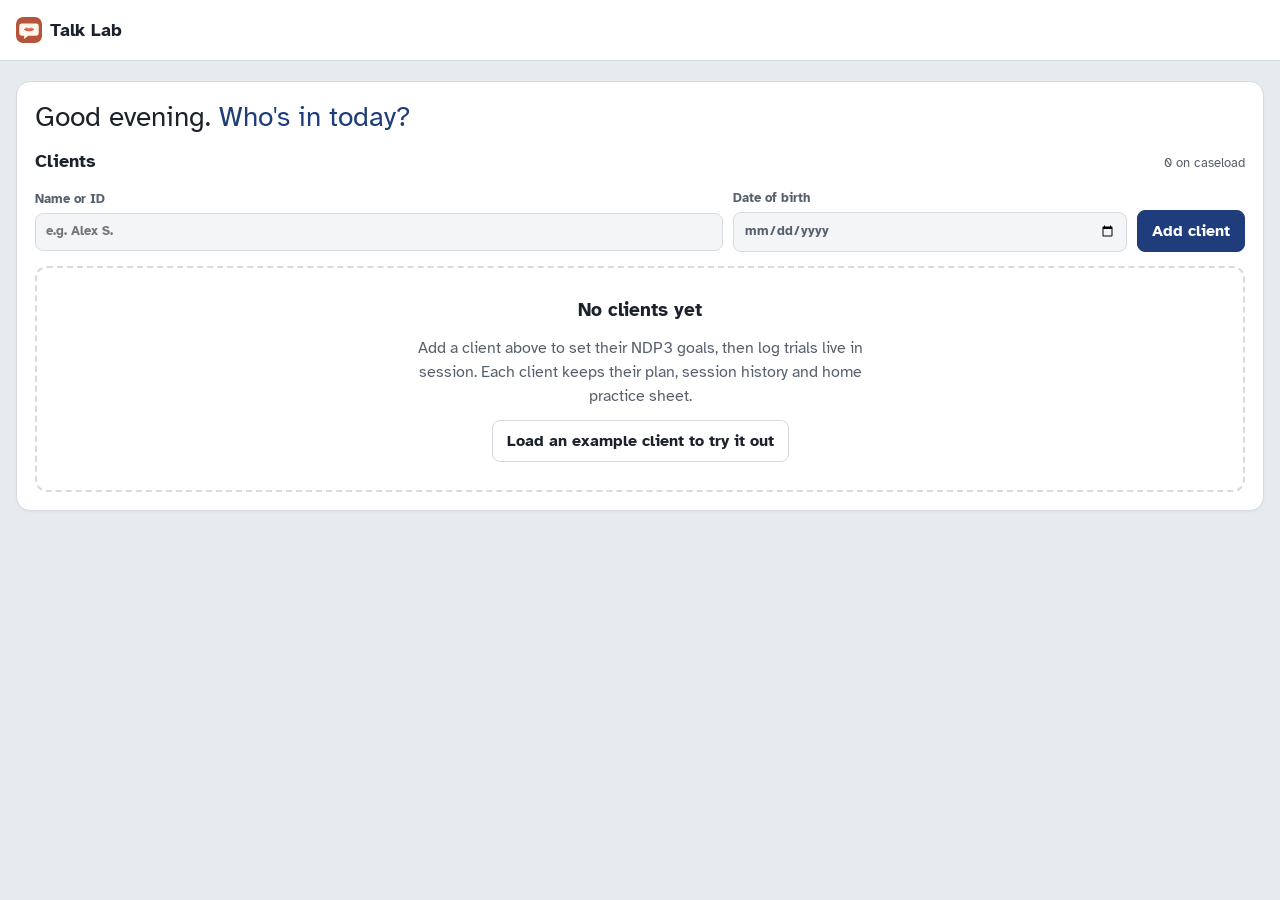
==== commit 78414922: "Review fixes: embedded Atkinson font, drawn icons, phone deck/toolbar/progress fixes, cool ground; B" ====
--- a/index.html
+++ b/index.html
@@ -415,9 +415,9 @@
 .qset.on{border-color:var(--accent);background:var(--accent-soft)}
 
 /* Bridge it play */
-#brp{position:fixed;inset:0;z-index:2147481000;background:rgba(40,32,24,.4);display:flex;padding:max(12px,env(safe-area-inset-top)) 12px max(12px,env(safe-area-inset-bottom));font-family:"Atkinson Hyperlegible",system-ui,sans-serif;color:#2a2420}
+#brp{position:fixed;inset:0;z-index:2147481000;background:rgba(27,34,43,.4);display:flex;padding:max(12px,env(safe-area-inset-top)) 12px max(24px,calc(env(safe-area-inset-bottom) + 16px));font-family:"Atkinson Hyperlegible",system-ui,sans-serif;color:#2a2420}
 #brp *{box-sizing:border-box}#brp button{font:inherit;color:inherit;cursor:pointer}#brp [hidden]{display:none!important}
-.brp-box{margin:auto;width:min(980px,100%);max-height:100%;background:#f7f3ea;border-radius:20px;overflow:auto;display:flex;flex-direction:column;box-shadow:0 20px 60px rgba(0,0,0,.25)}
+.brp-box{margin:auto;width:min(980px,100%);max-height:100%;background:var(--surface-2);border-radius:20px;overflow:auto;display:flex;flex-direction:column;box-shadow:0 20px 60px rgba(0,0,0,.25)}
 .brp-top{display:flex;align-items:center;gap:10px;flex-wrap:wrap;padding:10px 14px;border-bottom:1px solid #e6dfd2;background:#fbf8f2}
 .brp-top>b{font-family:"Libre Caslon Text",Georgia,serif;font-size:18px}
 .brp-seg{display:flex;gap:4px;background:#efe8dc;border-radius:12px;padding:3px}
@@ -432,7 +432,7 @@
 .brp-alts button[aria-pressed=true]{background:#e9f3ee;border-color:#9cc9b2;color:#2f6b55}
 .brp-own{width:110px;border:1px dashed #c9bda8;border-radius:999px;padding:5px 10px;font:inherit;font-size:14px;background:transparent}
 .brp-main{padding:16px;display:flex;flex-direction:column;align-items:center;gap:12px}
-.brp-stage{position:relative;width:100%;height:min(320px,48vh);background:#fff;border-radius:18px;border:1px solid #ece4d6;overflow:hidden;touch-action:none;user-select:none}
+.brp-stage{position:relative;width:100%;height:min(300px,42vh);background:#fff;border-radius:18px;border:1px solid #ece4d6;overflow:hidden;touch-action:none;user-select:none}
 .brp-piece{position:absolute;top:22%;display:flex;flex-direction:column;align-items:center;gap:4px;padding:10px 14px;border-radius:18px;background:#fbf6ea;border:2px solid #e6dcc8;min-width:96px;transition:opacity .3s,transform .3s}
 .brp-piece b{font-size:clamp(24px,4vw,36px);font-weight:700}
 .brp-piece.a{background:#e9f3ee;border-color:#9cc9b2;color:#2f6b55;cursor:grab;z-index:2}
@@ -508,7 +508,7 @@
 .brp-stones{position:absolute;left:14%;right:16%;top:52%;display:flex;justify-content:space-between;gap:8px}
 .brp-stone{min-width:86px;padding:10px 12px;border-radius:50%;border:0;background:#ddd3c2;font-size:14px;font-weight:700;color:#5d5246;box-shadow:0 4px 0 #c4b79f}
 .brp-stone.done{background:#a33a3a;color:#fff;box-shadow:0 4px 0 #7d2a2a}
-.brp-foot{display:flex;align-items:center;gap:8px;padding:10px 14px;border-top:1px solid #e6dfd2;background:#fbf8f2;visibility:hidden}
+.brp-foot{display:flex;align-items:center;gap:8px;padding:12px 14px calc(18px + env(safe-area-inset-bottom,0px));border-top:1px solid var(--line);background:var(--surface);visibility:hidden;position:sticky;bottom:0;z-index:3;flex-wrap:wrap;row-gap:8px}
 .brp-foot.show{visibility:visible}
 .brp-g{border:1.5px solid #ddd5c8;background:#fff;border-radius:999px;padding:8px 16px;font-size:14px;font-weight:700;color:#6b5f55}
 .brp-nq.nr{color:#a8711a;border-color:#ecd6a6}.brp-nq{border:1.5px solid #ddd5c8;background:#fff;color:#8a7560;border-radius:999px;padding:10px 18px;font-size:15px;font-weight:700}
@@ -623,7 +623,7 @@
 @media (max-width:700px){.mm-body,.mm-body.cmp{grid-template-columns:1fr}}
 @media (prefers-reduced-motion:reduce){.mm-puff circle,.mm-nose circle,.mm-buzz path{animation:none}}
 /* calm game look */
-.gm:not([style]){background:#f7f3ea !important}
+.gm:not([style]){background:var(--surface-2) !important}
 .gm{min-height:0}
 .gm-hud.calm{position:absolute;top:8px;left:12px;right:12px;display:flex;justify-content:space-between;pointer-events:none}
 .gm-prog{font-size:12px;font-weight:600;color:#8a7f73;font-family:var(--f-body)}
@@ -1037,6 +1037,30 @@
 .sc-skip{color:var(--ink)!important}
 .brp-ans.ok{background:var(--ok)!important;--sh:#185c38}
 .brp-reps{color:var(--muted)}
+
+@font-face{font-family:"Atkinson Hyperlegible";font-style:normal;font-weight:400;font-display:swap;src:url([data-uri]) format("woff2")}
+@font-face{font-family:"Atkinson Hyperlegible";font-style:normal;font-weight:700;font-display:swap;src:url([data-uri]) format("woff2")}
+:root{--f-mono:"Atkinson Hyperlegible",system-ui,sans-serif;--brick:#e3e7eb;--brick-line:#cdd3da}
+body{font-variant-numeric:tabular-nums}
+.ic{width:18px;height:18px;flex:none;vertical-align:-4px}
+.tb,.gm-mods button,.btn{display:inline-flex;align-items:center;gap:6px;justify-content:center}
+.gm-mods.icons button .ic{width:20px;height:20px}
+.hub-col{container-type:inline-size}
+.hub-col svg{max-width:100%;height:auto}
+@container (max-width:640px){ .fam{grid-template-columns:1fr!important} }
+@media (max-width:759px){
+  .gm-mini .gm-acts{flex-wrap:wrap!important;overflow:visible!important}
+  .gm-mini .gm-acts .btn.primary{position:static;box-shadow:none;margin-left:auto}
+  .tgt-card{flex:0 0 auto!important;width:min(240px,72vw);max-width:72vw}
+  .tgt-grid{padding-bottom:14px}
+}
+@media (max-width:599px){
+  #sec-history table,#sec-history tbody,#sec-history tr,#sec-history td{display:block;width:100%}
+  #sec-history thead{display:none}
+  #sec-history tr{padding:10px 0;border-bottom:1px solid var(--line)}
+  #sec-history td{padding:2px 0!important;border:0!important}
+}
+@media (max-width:479px){ .goal-h h3{flex:1 0 calc(100% - 24px);margin:0} }
 @media (prefers-reduced-motion:reduce){.tgt-card,.tab,.gcard{transition:none}.tgt-card.cur{transform:none}}
 </style>
 
@@ -1663,7 +1687,7 @@
   const x=i=> n===1 ? (L+W-R)/2 : L+(W-L-R)*i/(n-1), y=v=>T+(H-T-B)*(1-v/100);
   let svg=`<svg viewBox="0 0 ${W} ${H}" role="img" aria-label="Accuracy per goal by session">`;
   [0,25,50,75,100].forEach(v=>{ svg+=`<line x1="${L}" x2="${W-R}" y1="${y(v)}" y2="${y(v)}" stroke="var(--line)"/><text x="${L-8}" y="${y(v)+4}" text-anchor="end" font-size="11" fill="var(--muted)" font-family="IBM Plex Mono, monospace">${v}</text>`; });
-  svg+=`<line x1="${L}" x2="${W-R}" y1="${y(90)}" y2="${y(90)}" stroke="var(--ok)" stroke-dasharray="5 4"/><text x="${W-R}" y="${y(90)-5}" text-anchor="end" font-size="11" fill="var(--ok)">90% step-up</text>`;
+  svg+=`<line x1="${L}" x2="${W-R}" y1="${y(90)}" y2="${y(90)}" stroke="var(--ok)" stroke-dasharray="5 4"/><text x="${L+4}" y="${y(90)-5}" text-anchor="start" font-size="11" fill="var(--ok)">90% step-up</text>`;
   const step=Math.ceil(n/8);
   ss.forEach((s,i)=>{ if(i%step===0||i===n-1) svg+=`<text x="${x(i)}" y="${H-12}" text-anchor="middle" font-size="11" fill="var(--muted)">${esc(fmtDate(s.date).replace(/ \d{4}$/,""))}</text>`; });
   goalIds.forEach(id=>{
@@ -2350,11 +2374,26 @@
   if(!S.fx._wd){ let v=false; Object.defineProperty(S.fx,"busy",{get(){return v},set(x){ v=!!x; S.fx.busySince=x?Date.now():0; },configurable:true}); S.fx._wd=1; }
   return L;
 }
+const IC={
+ undo:'<svg class="ic" viewBox="0 0 24 24" aria-hidden="true"><path d="M9 7 4 12l5 5M4 12h11a5 5 0 0 1 0 10h-3" fill="none" stroke="currentColor" stroke-width="2" stroke-linecap="round" stroke-linejoin="round"/></svg>',
+ dice:'<svg class="ic" viewBox="0 0 24 24" aria-hidden="true"><rect x="4" y="4" width="16" height="16" rx="3" fill="none" stroke="currentColor" stroke-width="2"/><circle cx="9" cy="9" r="1.4" fill="currentColor"/><circle cx="15" cy="15" r="1.4" fill="currentColor"/><circle cx="15" cy="9" r="1.4" fill="currentColor"/><circle cx="9" cy="15" r="1.4" fill="currentColor"/></svg>',
+ star:'<svg class="ic" viewBox="0 0 24 24" aria-hidden="true"><path d="m12 4 2.4 5 5.4.6-4 3.7 1.1 5.4L12 16l-4.9 2.7 1.1-5.4-4-3.7 5.4-.6z" fill="none" stroke="currentColor" stroke-width="2" stroke-linejoin="round"/></svg>',
+ lips:'<svg class="ic" viewBox="0 0 24 24" aria-hidden="true"><path d="M3 12c3-4 6-5 9-3 3-2 6-1 9 3-3 4-6 6-9 6s-6-2-9-6Z" fill="none" stroke="currentColor" stroke-width="2" stroke-linejoin="round"/><path d="M3 12h18" stroke="currentColor" stroke-width="1.6"/></svg>',
+ image:'<svg class="ic" viewBox="0 0 24 24" aria-hidden="true"><rect x="3" y="5" width="18" height="14" rx="2" fill="none" stroke="currentColor" stroke-width="2"/><circle cx="9" cy="10" r="1.8" fill="currentColor"/><path d="m4 18 5-5 4 4 3-3 4 4" fill="none" stroke="currentColor" stroke-width="2" stroke-linejoin="round"/></svg>',
+ note:'<svg class="ic" viewBox="0 0 24 24" aria-hidden="true"><path d="M5 19h4L19 9l-4-4L5 15z" fill="none" stroke="currentColor" stroke-width="2" stroke-linejoin="round"/><path d="m13 7 4 4" stroke="currentColor" stroke-width="2"/></svg>',
+ link:'<svg class="ic" viewBox="0 0 24 24" aria-hidden="true"><path d="M10 14a4 4 0 0 0 5.7 0l3-3a4 4 0 0 0-5.7-5.7l-1 1M14 10a4 4 0 0 0-5.7 0l-3 3a4 4 0 0 0 5.7 5.7l1-1" fill="none" stroke="currentColor" stroke-width="2" stroke-linecap="round"/></svg>',
+ verbal:'<svg class="ic" viewBox="0 0 24 24" aria-hidden="true"><path d="M7 15c0-6 3-10 7-10a5 5 0 0 1 5 5c0 3-3 4-3 7a3 3 0 0 1-6 0" fill="none" stroke="currentColor" stroke-width="2" stroke-linecap="round"/><path d="M12 10a2 2 0 0 1 4 0" fill="none" stroke="currentColor" stroke-width="2" stroke-linecap="round"/></svg>',
+ visual:'<svg class="ic" viewBox="0 0 24 24" aria-hidden="true"><path d="M2 12s4-6 10-6 10 6 10 6-4 6-10 6S2 12 2 12Z" fill="none" stroke="currentColor" stroke-width="2"/><circle cx="12" cy="12" r="3" fill="currentColor"/></svg>',
+ picture:'',
+ tactile:'<svg class="ic" viewBox="0 0 24 24" aria-hidden="true"><path d="M8 13V6a1.5 1.5 0 0 1 3 0v5m0-6a1.5 1.5 0 0 1 3 0v6m0-4a1.5 1.5 0 0 1 3 0v8a5 5 0 0 1-5 5h-1a5 5 0 0 1-4-2l-3-4a1.5 1.5 0 0 1 2.3-2L8 14" fill="none" stroke="currentColor" stroke-width="2" stroke-linecap="round" stroke-linejoin="round"/></svg>',
+ gesture:'<svg class="ic" viewBox="0 0 24 24" aria-hidden="true"><path d="M5 12c2-1 3-4 3-7m3 0v8m3-6v6m3-3v4c0 4-2 7-6 7-3 0-5-2-6-4" fill="none" stroke="currentColor" stroke-width="2" stroke-linecap="round"/></svg>',
+ letter:'<svg class="ic" viewBox="0 0 24 24" aria-hidden="true"><path d="m3 18 4-12 4 12M4.5 14h5M14 6h4a3 3 0 0 1 0 6h-4zm0 6h4.5a3 3 0 0 1 0 6H14z" fill="none" stroke="currentColor" stroke-width="2" stroke-linejoin="round"/></svg>'};
+IC.picture=IC.image;
 const CUE_MODS=[["verbal","👂","Verbal model"],["visual","👀","Watch my face"],["picture","🖼️","Picture"],["tactile","✋","Tactile"],["gesture","🤟","Gesture"],["letter","🔤","Letter"]];
 const modName=k=>(CUE_MODS.find(m=>m[0]===k)||[k,"",k])[2];
 function lgFix(g){ const lg=liveGoal(g); if(lg.cue==null) lg.cue = PROMPT2CUE[lg.prompt] ?? 2; lg.log ||= []; lg.use ||= []; const L=ensureLive(); L.mod ||= ["verbal","visual","picture"]; lg.mod=L.mod; return lg; }
 function modStats(lg){ const r={}; (lg.log||[]).forEach(e=>{ const k=(e.mod&&e.mod.length?[...e.mod].sort((a,b)=>CUE_MODS.findIndex(m=>m[0]===a)-CUE_MODS.findIndex(m=>m[0]===b)).map(modName).join(" + "):"No cues"); const o=(r[k] ||= {c:0,t:0}); o.t++; if(e.v) o.c++; }); return r; }
-function modChips(lg,iconOnly){ return `<div class="gm-mods ${iconOnly?"icons":""}" role="group" aria-label="Prompt types">${CUE_MODS.map(([k,e,n])=>`<button aria-pressed="${lg.mod.includes(k)}" data-act="fxmod" data-v="${k}" title="${esc(n)}" aria-label="${esc(n)}">${e}${iconOnly?"":" "+esc(n)}</button>`).join("")}</div>`; }
+function modChips(lg,iconOnly){ return `<div class="gm-mods ${iconOnly?"icons":""}" role="group" aria-label="Prompt types">${CUE_MODS.map(([k,e,n])=>`<button aria-pressed="${lg.mod.includes(k)}" data-act="fxmod" data-v="${k}" title="${esc(n)}" aria-label="${esc(n)}">${IC[k]||e}${iconOnly?"":" "+esc(n)}</button>`).join("")}</div>`; }
 function fxItems(){ return sessionGoals().flatMap(g=>g.stimuli.map((w,si)=>w.trim()?{g,si}:null).filter(Boolean)); }
 function fxCurrent(){
   const L=ensureFx(), items=fxItems(); if(!items.length) return null;
@@ -2625,7 +2664,7 @@
 function viewFamily(){
   const c=S.client, d=familyData();
   return `<section class="panel">
-    <div class="panel-h"><h2>Family page</h2><div class="row"><button class="btn" data-act="copyhome">Copy text</button>${S.downloads?`<button class="btn" data-act="dlcards">Picture practice cards</button><button class="btn primary" data-act="dlhome">Download for family</button>`:""}<button class="btn" data-act="flink" aria-pressed="${!!S.ui?.flink}">🔗 Send home as a link</button></div></div>
+    <div class="panel-h"><h2>Family page</h2><div class="row"><button class="btn" data-act="copyhome">Copy text</button>${S.downloads?`<button class="btn" data-act="dlcards">Picture practice cards</button><button class="btn primary" data-act="dlhome">Download for family</button>`:""}<button class="btn" data-act="flink" aria-pressed="${!!S.ui?.flink}">${IC.link} Send home as a link</button></div></div>
     ${S.ui?.flink?famLinkPanel():""}
     <p class="muted small" style="margin:0">Show this on your iPad at the end of a session, or download it to send home. Stars come from the last two sessions; "words I can say" are words at 80%+ over the last three.</p>
     <details><summary class="small" style="cursor:pointer;font-weight:700">Edit what families see</summary>
@@ -3243,12 +3282,12 @@
   const mini=`<div class="gm-mini">
       <span><i class="gdot" style="background:${gcol(gi)}"></i> ${esc(g.target||"Goal")} · <b class="num">${sum.totalTrials}</b> tries · ★ ${stars}</span>
       <span class="gm-acts">
-        <button class="tb" data-act="fxundo" title="Undo" ${L.hist.length?"":"disabled"}>↶<span class="tbl"> Undo</span></button>
-        <button class="tb" data-act="gpickopen" title="Game">🎲<span class="tbl"> Game</span></button>
-        <button class="tb" data-act="gstk" title="Stickers" aria-pressed="${!!S.fx.stk}">⭐<span class="tbl"> Stickers</span></button>
-        <button class="tb" data-act="mmopen" title="Mouth map">👄<span class="tbl"> Mouth</span></button>
-        <button class="tb" data-act="gpics" title="Pics" aria-pressed="${picsOn()}">🖼️<span class="tbl"> Pics</span></button>
-        <button class="tb" data-act="gnotes" title="Notes" aria-pressed="${!!S.fx.notes}">📝<span class="tbl"> Notes</span></button>
+        <button class="tb" data-act="fxundo" title="Undo" ${L.hist.length?"":"disabled"}>${IC.undo}<span class="tbl"> Undo</span></button>
+        <button class="tb" data-act="gpickopen" title="Game">${IC.dice}<span class="tbl"> Game</span></button>
+        <button class="tb" data-act="gstk" title="Stickers" aria-pressed="${!!S.fx.stk}">${IC.star}<span class="tbl"> Stickers</span></button>
+        <button class="tb" data-act="mmopen" title="Mouth map">${IC.lips}<span class="tbl"> Mouth</span></button>
+        <button class="tb" data-act="gpics" title="Pics" aria-pressed="${picsOn()}">${IC.image}<span class="tbl"> Pics</span></button>
+        <button class="tb" data-act="gnotes" title="Notes" aria-pressed="${!!S.fx.notes}">${IC.note}<span class="tbl"> Notes</span></button>
         <button class="tb" data-act="gmmore" aria-expanded="${!!S.fx.more}" aria-label="More">⋯</button>
         <button class="btn primary small" data-act="finish" ${sum.totalTrials?"":"disabled"}>Finish</button>
       </span>
